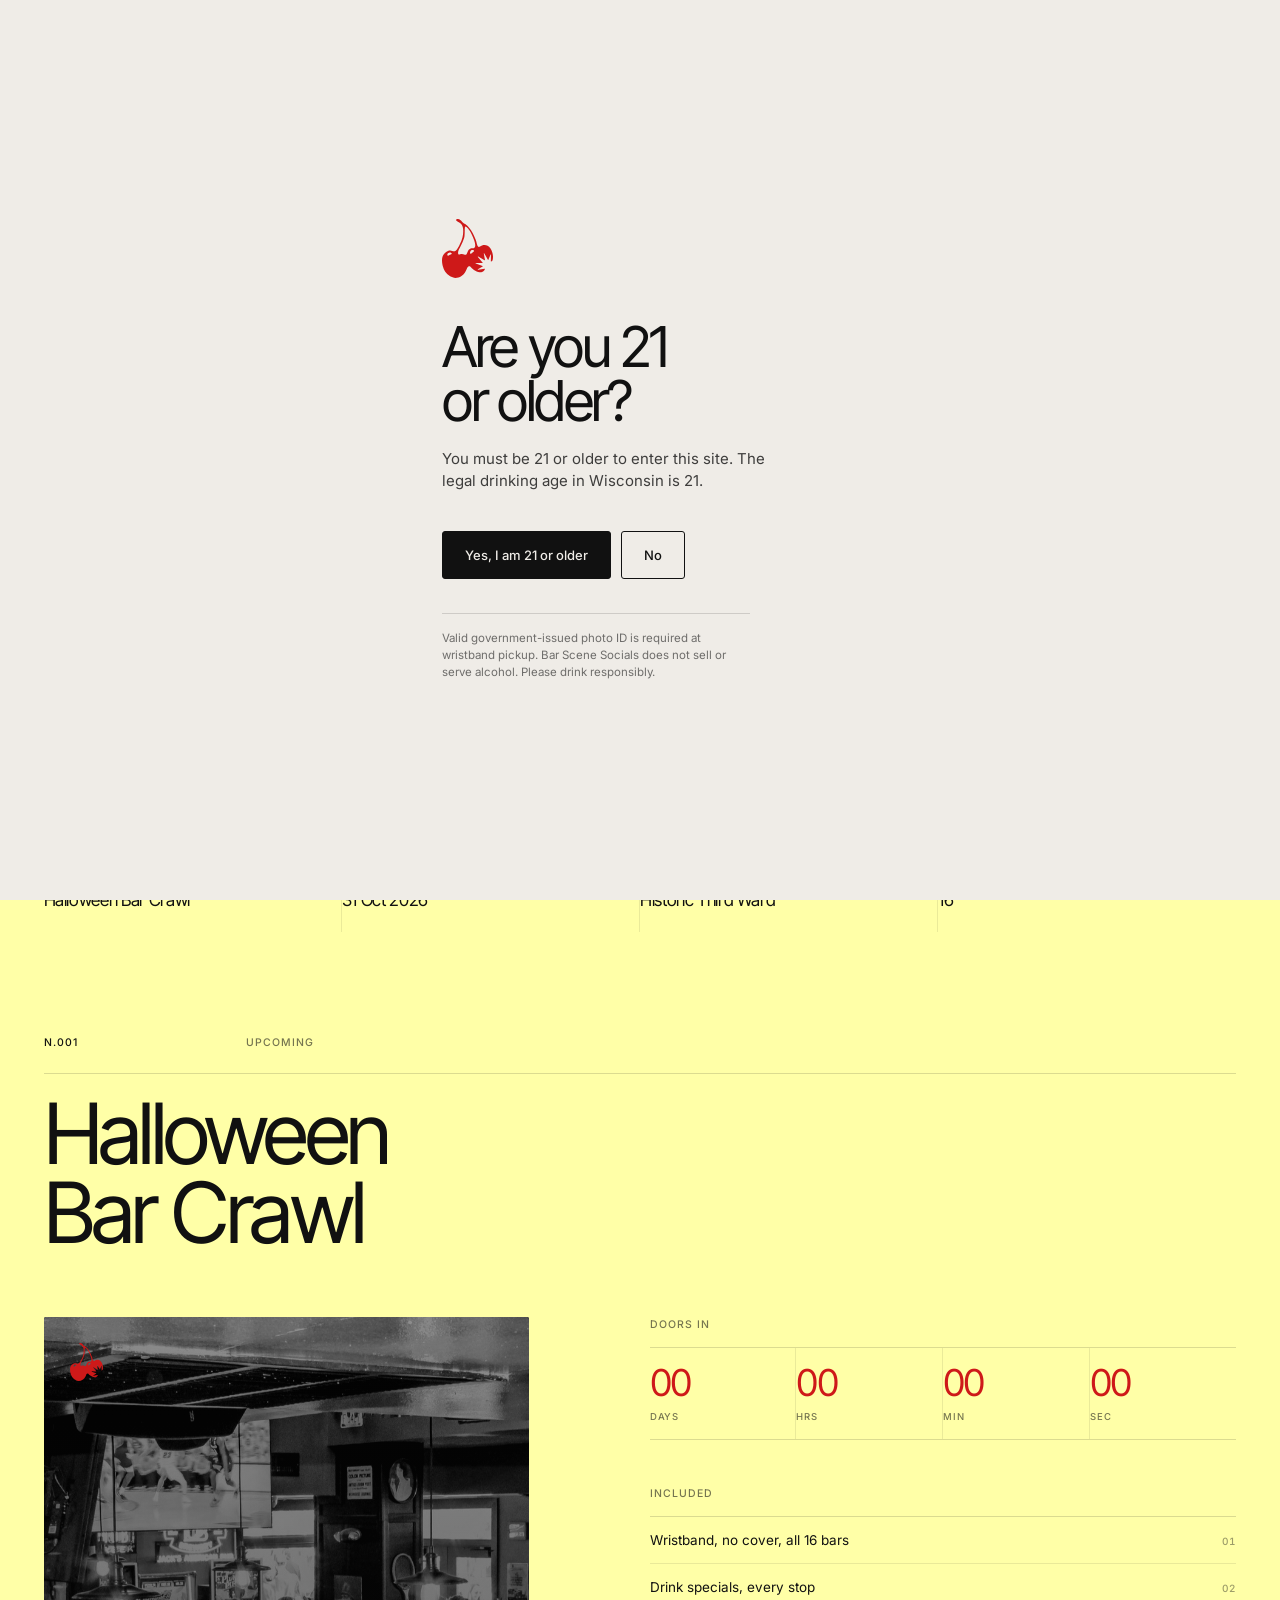
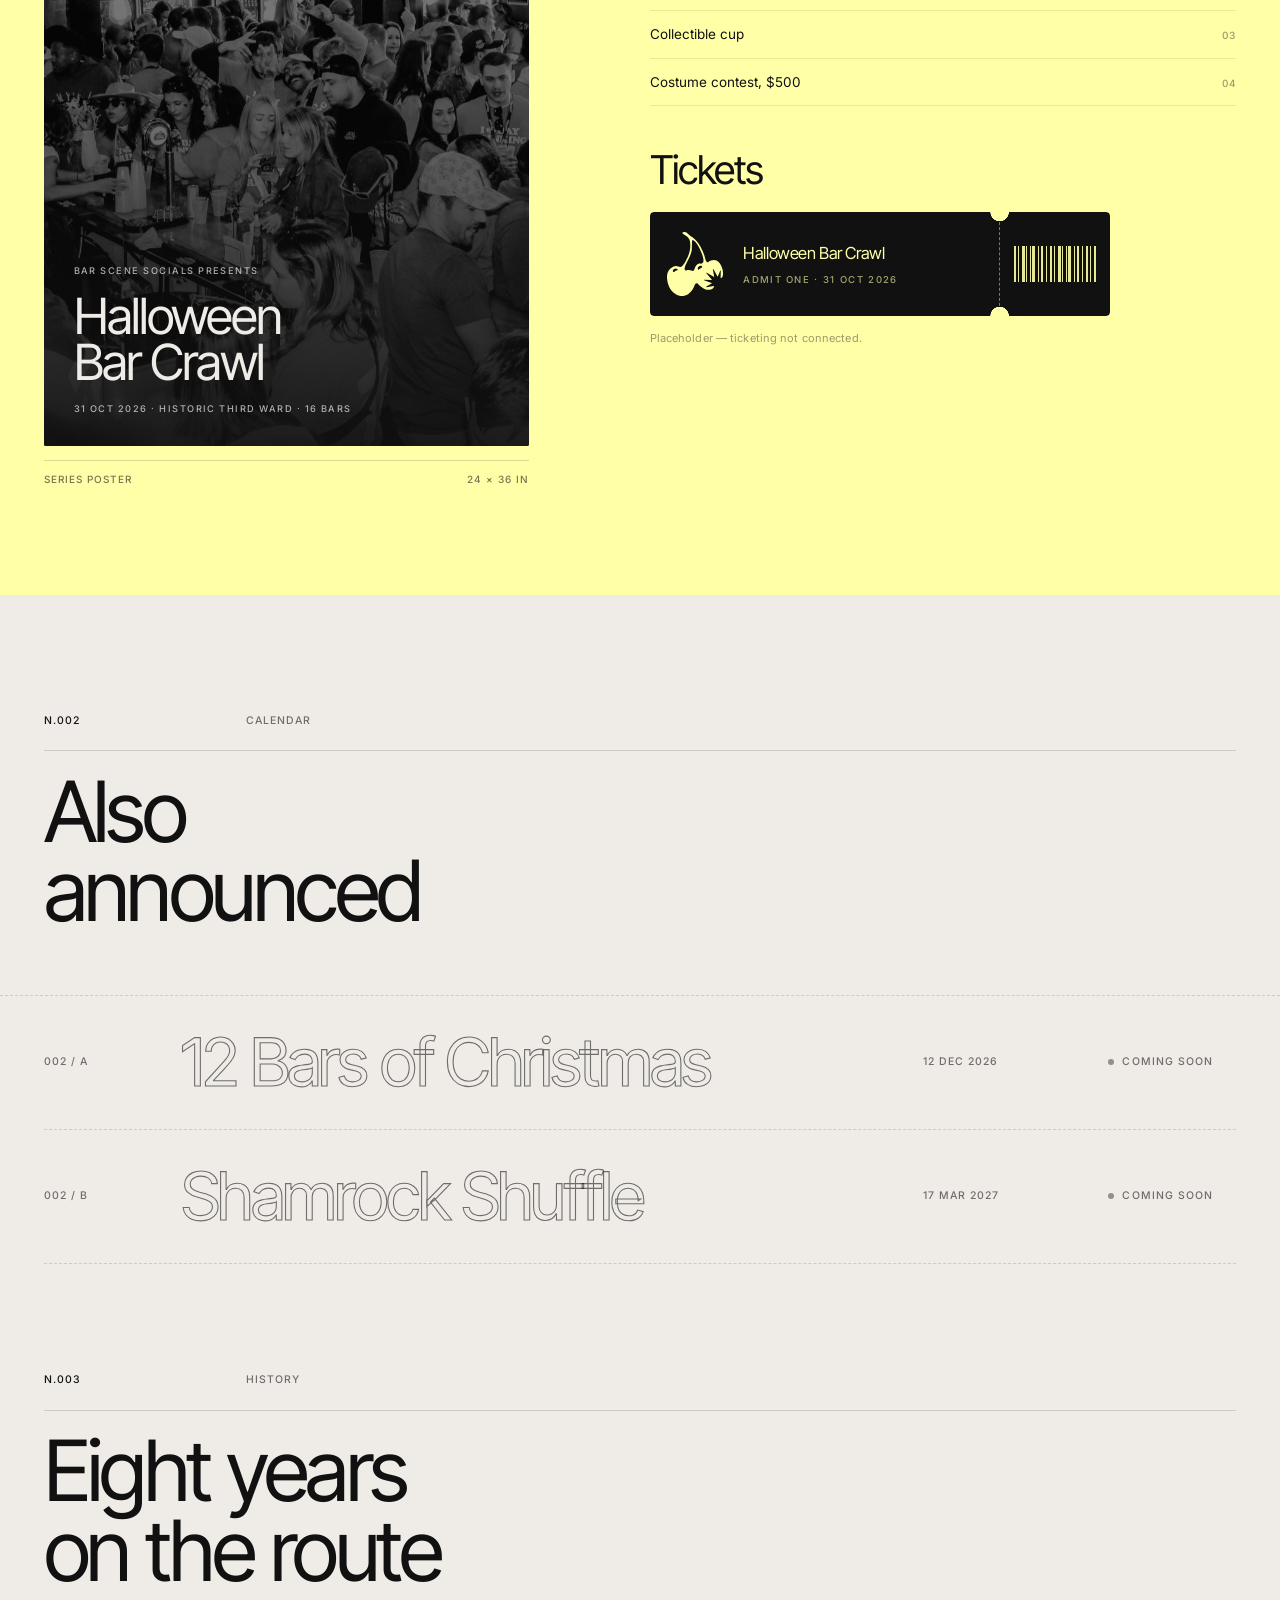
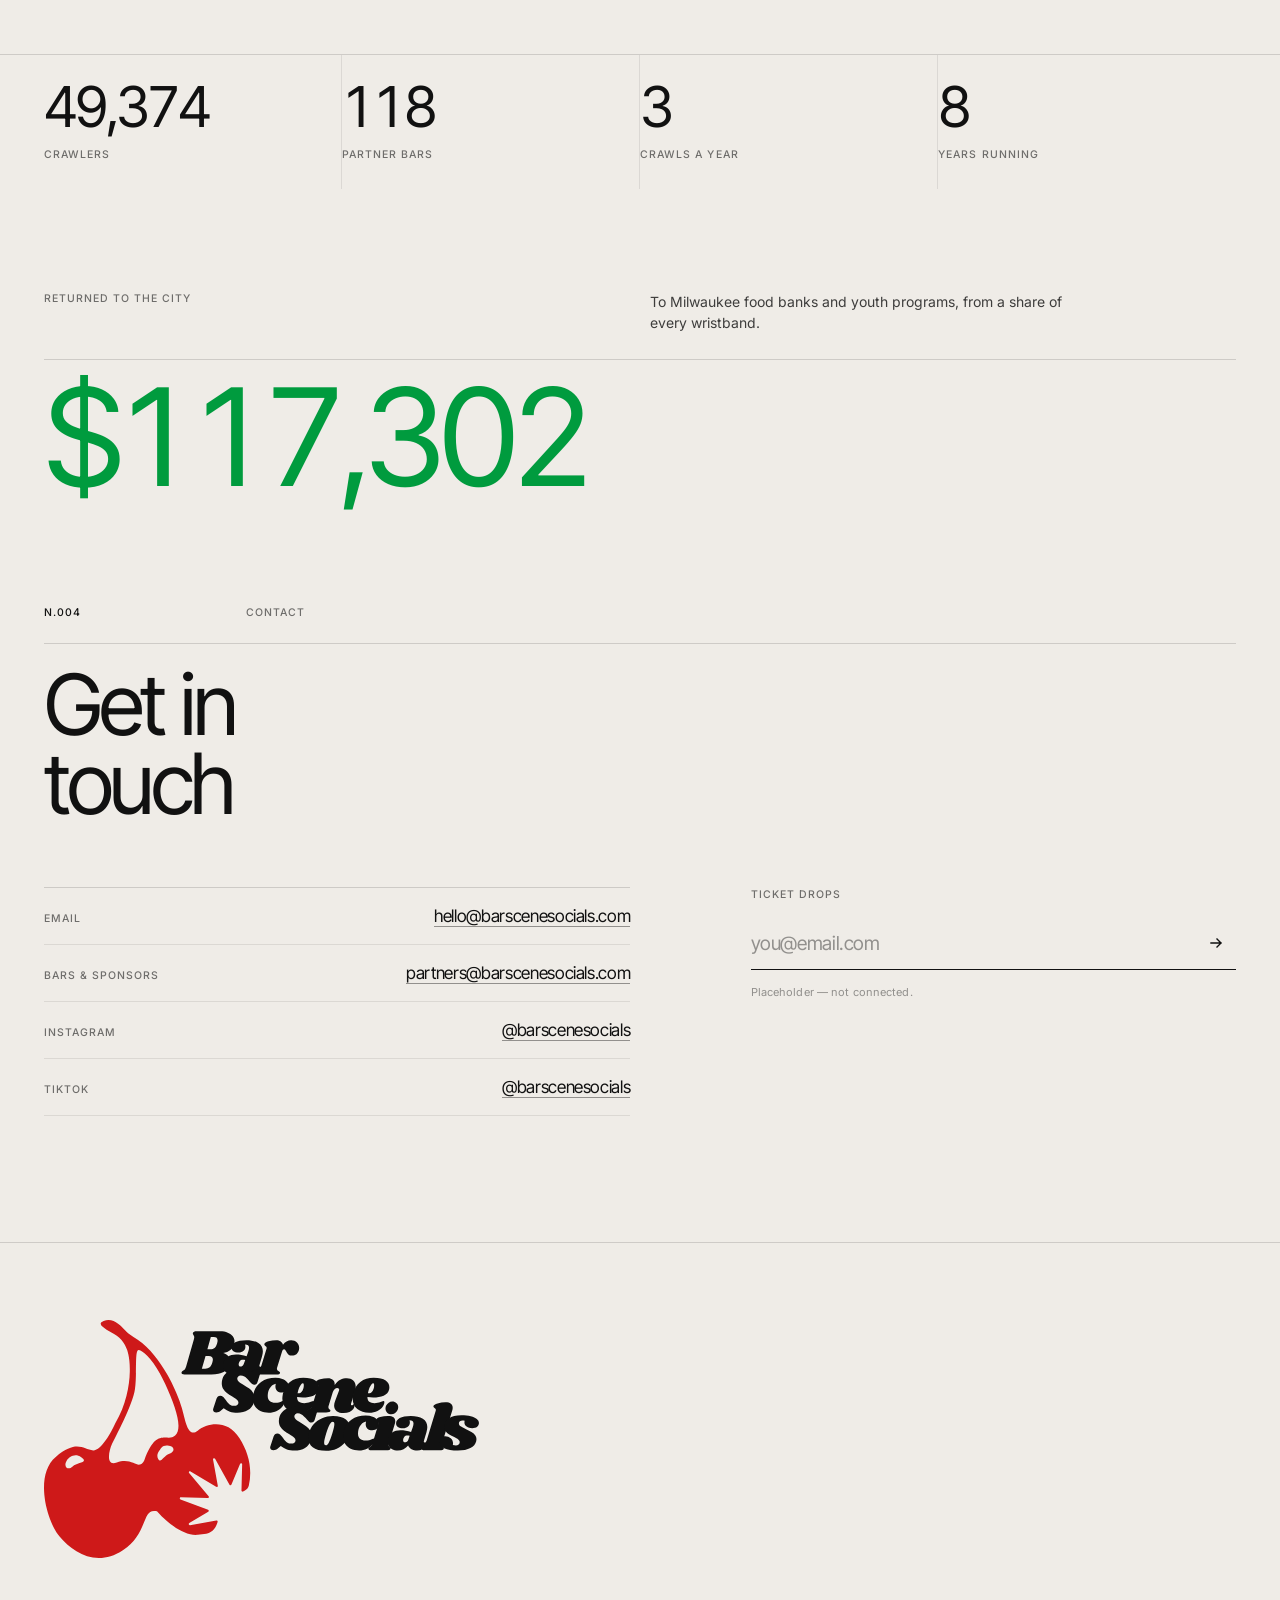
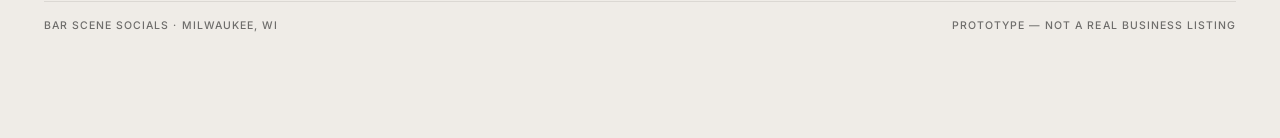
==== index.html @ 8b1c6f61 "Replace site with the gridded redesign Full visual reset. Nothing carries over from the previous dir" ====
<!doctype html>
<html lang="en">
<head>
<meta charset="utf-8" />
<meta name="viewport" content="width=device-width, initial-scale=1, viewport-fit=cover" />
<title>Bar Scene Socials — Milwaukee Bar Crawls</title>
<meta name="description" content="Milwaukee bar crawls. Three a year. One wristband, no cover." />
<meta name="theme-color" content="#EFECE7" />
<link rel="preconnect" href="https://fonts.googleapis.com" />
<link rel="preconnect" href="https://fonts.gstatic.com" crossorigin />
<link href="https://fonts.googleapis.com/css2?family=Inter+Tight:wght@400;500&family=Inter:wght@400;500&family=Shrikhand&display=swap" rel="stylesheet" />
<link rel="stylesheet" href="css/styles.css" />
</head>

<body>

<!-- ══════════════════════════════════════════════════════════════════
     AGE GATE
     An age gate is SELF-DECLARATION, not verification — it carries no
     legal weight on its own, and the FTC's self-regulation reports and
     the Beer Institute / Brewers Association / Wine Institute / DISCUS
     codes treat it as a required industry practice rather than a legal
     control. The real check is photo ID at wristband pickup, which the
     fine print states. Wisconsin's legal drinking age is 21
     (Wis. Stat. ch. 125). Copy is deliberately declarative — playful
     phrasing here defeats the point.
     ══════════════════════════════════════════════════════════════════ -->
<div class="gate" id="gate" role="dialog" aria-modal="true" aria-labelledby="gateTitle" hidden>
  <div class="gate__panel" id="gatePanel" tabindex="-1">
    <span class="gate__cherry" aria-hidden="true"></span>

    <div class="gate__ask" id="gateAsk">
      <h2 class="gate__title" id="gateTitle">Are you 21 or older?</h2>
      <p class="gate__body">You must be 21 or older to enter this site. The legal drinking age in Wisconsin is 21.</p>
      <div class="gate__actions">
        <button class="gate__btn gate__btn--yes" type="button" data-gate="yes">Yes, I am 21 or older</button>
        <button class="gate__btn" type="button" data-gate="no">No</button>
      </div>
      <p class="gate__fine">Valid government-issued photo ID is required at wristband pickup. Bar Scene Socials does not sell or serve alcohol. Please drink responsibly.</p>
    </div>

    <div class="gate__denied" id="gateDenied" hidden>
      <h2 class="gate__title">Come back when you&rsquo;re 21.</h2>
      <p class="gate__body">You must be 21 or older to view this site.</p>
      <p class="gate__fine">If you entered your age incorrectly, reload the page to try again.</p>
    </div>
  </div>
</div>

<!-- ══════════════════════════════════════════════════════════════════
     TOP BAR
     Lockup left, live section readout right. The readout is a nav
     component that reports rather than navigates — it names where you
     are (N.001 / NEXT) so the floating capsule below can stay short.
     ══════════════════════════════════════════════════════════════════ -->
<header class="top">
  <a class="lockup" href="#top" aria-label="Bar Scene Socials — top">
    <span class="lockup__cherry" aria-hidden="true"></span>
    <span class="lockup__word" role="img" aria-label="Bar Scene Socials"></span>
  </a>
  <p class="readout" aria-live="polite">
    <span class="readout__n" id="readoutN">N.000</span>
    <span class="readout__rule" aria-hidden="true"></span>
    <span class="readout__label" id="readoutLabel">Index</span>
  </p>
</header>

<!-- ══════════════════════════════════════════════════════════════════
     FLOATING NAV
     A capsule with a sliding indicator that animates between items —
     JS writes --ind-x / --ind-w from the active link's box, so the
     indicator is one element rather than a per-item background. The
     ticket CTA is a separate attached capsule: navigation and action
     are different jobs and shouldn't look identical.
     ══════════════════════════════════════════════════════════════════ -->
<nav class="dock" aria-label="Sections">
  <div class="dock__group" id="dockGroup">
    <span class="dock__ind" aria-hidden="true"></span>
    <a href="#next" data-nav data-flip>Upcoming</a>
    <a href="#calendar" data-nav data-flip>Calendar</a>
    <a href="#history" data-nav data-flip>History</a>
    <a href="#contact" data-nav data-flip>Contact</a>
  </div>
  <a class="dock__cta" href="#next" data-flip="barcode">Tickets</a>
</nav>

<main id="top">

<!-- ══════════════════════════ HERO ══════════════════════════
     Two faces on one line, and the cherry doing the work of the full
     stop. The mark is a real inline element sized in em and sitting on
     the baseline, so it holds its position and scale at every width
     without a single breakpoint. -->
<section class="hero" id="hero">
  <div class="hero__wrap">
    <h1 class="hero__h1" id="heroH1">
      <span class="h1__sharp">
        <span class="line line--a"><b>Milwaukee&rsquo;s</b></span>
        <span class="line line--b">bars are better</span>
        <span class="line line--c">with a crowd<i class="cherrydot" aria-hidden="true"></i></span>
      </span>
    </h1>
  </div>
</section>

<!-- ══════════════════════════ N.001 — NEXT ══════════════════════════ -->
<section class="sec sec--feature" id="next" data-sec="N.001" data-label="Upcoming">
  <!-- Summary bar, unchanged, now heading the section it describes. -->
  <dl class="strip">
    <div><dt>Upcoming</dt><dd>Halloween Bar Crawl</dd></div>
    <div><dt>Date</dt><dd>31 Oct 2026</dd></div>
    <div><dt>Route</dt><dd>Historic Third Ward</dd></div>
    <div><dt>Bars</dt><dd>16</dd></div>
  </dl>

  <header class="sec__head grid">
    <p class="label sec__n">N.001</p>
    <p class="label sec__kicker">Upcoming</p>
    <h2 class="sec__title">Halloween<br />Bar Crawl</h2>
  </header>

  <div class="grid next__body">
    <!-- The event poster. 2:3, the same trim every crawl will use, so the
         series reads as a set when they're up around the city. -->
    <figure class="poster">
      <div class="poster__sheet">
        <div class="poster__img"></div>
        <span class="poster__cherry" aria-hidden="true"></span>
        <div class="poster__type">
          <span class="poster__eyebrow">Bar Scene Socials presents</span>
          <span class="poster__title">Halloween<br />Bar Crawl</span>
          <span class="poster__meta">31 Oct 2026 · Historic Third Ward · 16 bars</span>
        </div>
      </div>
      <figcaption class="poster__cap">
        <span>Series poster</span><span>24 × 36 in</span>
      </figcaption>
    </figure>

    <div class="next__side">
      <p class="label">Doors in</p>
      <div class="clock" data-countdown="2026-10-31T15:00:00">
        <div><b class="cd__d">00</b><span>Days</span></div>
        <div><b class="cd__h">00</b><span>Hrs</span></div>
        <div><b class="cd__m">00</b><span>Min</span></div>
        <div><b class="cd__s">00</b><span>Sec</span></div>
      </div>

      <p class="label">Included</p>
      <ul class="rows">
        <li><span>Wristband, no cover, all 16 bars</span><i>01</i></li>
        <li><span>Drink specials, every stop</span><i>02</i></li>
        <li><span>Collectible cup</span><i>03</i></li>
        <li><span>Costume contest, $500</span><i>04</i></li>
      </ul>

      <h3 class="ticket__head">Tickets</h3>
      <a class="ticket" href="#" onclick="return false;">
        <span class="ticket__mark" aria-hidden="true"></span>
        <span class="ticket__main">
          <span class="ticket__label">Halloween Bar Crawl</span>
          <span class="ticket__meta">Admit one · 31 Oct 2026</span>
        </span>
        <span class="ticket__stub" aria-hidden="true"><span class="ticket__code"></span></span>
      </a>
      <p class="note">Placeholder — ticketing not connected.</p>
    </div>
  </div>
</section>

<!-- ══════════════════════════ N.002 — CALENDAR ══════════════════════════ -->
<section class="sec" id="calendar" data-sec="N.002" data-label="Calendar">
  <header class="sec__head grid">
    <p class="label sec__n">N.002</p>
    <p class="label sec__kicker">Calendar</p>
    <h2 class="sec__title">Also<br />announced</h2>
  </header>

  <!-- Announced-but-undetailed crawls. One row each: nothing to sell yet,
       so nothing beyond the fact that it exists and when. -->
  <ol class="cal">
    <li>
      <span class="cal__n label">002 / A</span>
      <span class="cal__name" data-text="12 Bars of Christmas">12 Bars of Christmas</span>
      <span class="cal__date label">12 Dec 2026</span>
      <span class="cal__state"><i aria-hidden="true"></i>Coming soon</span>
    </li>
    <li>
      <span class="cal__n label">002 / B</span>
      <span class="cal__name" data-text="Shamrock Shuffle">Shamrock Shuffle</span>
      <span class="cal__date label">17 Mar 2027</span>
      <span class="cal__state"><i aria-hidden="true"></i>Coming soon</span>
    </li>
  </ol>
</section>

<!-- ══════════════════════════ N.003 — RECORD ══════════════════════════ -->
<section class="sec" id="history" data-sec="N.003" data-label="History">
  <header class="sec__head grid">
    <p class="label sec__n">N.003</p>
    <p class="label sec__kicker">History</p>
    <h2 class="sec__title">Eight years<br />on the route</h2>
  </header>

  <dl class="figs">
    <div><dt data-count-to="50000" data-count-suffix="+">0</dt><dd>Crawlers</dd></div>
    <div><dt data-count-to="120" data-count-suffix="+">0</dt><dd>Partner bars</dd></div>
    <div><dt data-count-to="3">0</dt><dd>Crawls a year</dd></div>
    <div><dt data-count-to="8">0</dt><dd>Years running</dd></div>
  </dl>

  <div class="grid give">
    <p class="label give__label">Returned to the city</p>
    <p class="give__cap">To Milwaukee food banks and youth programs, from a share of every wristband.</p>
    <p class="give__num">$<span data-count-to="123000">0</span></p>
  </div>
</section>

<!-- ══════════════════════════ N.004 — CONTACT ══════════════════════════ -->
<section class="sec" id="contact" data-sec="N.004" data-label="Contact">
  <header class="sec__head grid">
    <p class="label sec__n">N.004</p>
    <p class="label sec__kicker">Contact</p>
    <h2 class="sec__title">Get in<br />touch</h2>
  </header>

  <div class="grid contact__body">
    <dl class="spec">
      <div><dt>Email</dt><dd><a href="#" onclick="return false;">hello@barscenesocials.com</a></dd></div>
      <div><dt>Bars &amp; sponsors</dt><dd><a href="#" onclick="return false;">partners@barscenesocials.com</a></dd></div>
      <div><dt>Instagram</dt><dd><a href="#" onclick="return false;">@barscenesocials</a></dd></div>
      <div><dt>TikTok</dt><dd><a href="#" onclick="return false;">@barscenesocials</a></dd></div>
    </dl>

    <form class="sub" onsubmit="return false;" aria-label="Email signup — placeholder">
      <p class="label">Ticket drops</p>
      <div class="sub__field">
        <input type="email" placeholder="you@email.com" aria-label="Email address" />
        <button type="submit" aria-label="Subscribe">
          <svg viewBox="0 0 16 16" aria-hidden="true"><path d="M3 8h10M9 4l4 4-4 4"/></svg>
        </button>
      </div>
      <p class="note">Placeholder — not connected.</p>
    </form>
  </div>
</section>

</main>

<!-- ══════════════════════════ FOOTER ══════════════════════════ -->
<footer class="foot">
  <img class="foot__mark" src="assets/lockup-stacked.svg" alt="Bar Scene Socials" width="1158" height="633" />
  <div class="foot__meta">
    <span class="label">Bar Scene Socials · Milwaukee, WI</span>
    <span class="label">Prototype — not a real business listing</span>
  </div>
</footer>

<script src="js/app.js"></script>
</body>
</html>
---- css/styles.css ----
/* ═══════════════════════════════════════════════════════════════════
   BAR SCENE SOCIALS
   ───────────────────────────────────────────────────────────────────
   Paper, ink, and one red. Everything else is grid, hairline and space.

   COLOUR BUDGET — three colours, each with one job. Nothing else on the
   page is coloured at all.

     RED    the brand speaking, and the transaction.
            Brand: the cherry (lockup + hero field), the two Shrikhand
            words in the headline. Transaction: the nav dot, the
            countdown, the ticket, the dock CTA.
     BUTTER the N.001 panel. One section, edge to edge, nowhere else.
     VOLT   the amount returned to the city. One figure, forever.

   Before adding a fourth colour — or a red that isn't brand or
   transaction — check whether an existing one already carries the idea.

   BRAND FACE — Shrikhand is set on two words of the hero headline and
   nowhere else as live text. The lockup SVGs carry the same face, so the
   brand is present throughout without the typeface being spent.
   ═══════════════════════════════════════════════════════════════════ */

:root{
  --paper:    #EFECE7;
  --paper-in: #E7E3DC;              /* recessed panels */
  --ink:      #111111;
  --ink-80:   rgba(17,17,17,.80);
  --ink-58:   rgba(17,17,17,.58);
  --ink-42:   rgba(17,17,17,.42);
  --rule:     rgba(17,17,17,.15);
  --rule-soft:rgba(17,17,17,.09);
  --red:      #CE1919;
  --butter:   #FFFFA7;   /* one section only — N.001 */
  /* One figure only — the amount returned. Electric, but pulled back
     from #00C24E, which measured 2.02:1 on paper. This is 3.10:1, which
     clears the large-text minimum while still reading as voltage. */
  --volt:     #009B3E;

  --f-display:'Inter Tight', 'Helvetica Neue', Helvetica, Arial, sans-serif;
  --f-ui:     'Inter', 'Helvetica Neue', Helvetica, Arial, sans-serif;
  --f-brand:  'Shrikhand', Georgia, serif;

  /* Page margin and the 12-column grid everything hangs off. */
  --m:   clamp(18px, 3.4vw, 62px);
  --gap: clamp(12px, 1.5vw, 26px);

  --top-h: 68px;

  --ease: cubic-bezier(.22,1,.36,1);
}

*,*::before,*::after{ box-sizing:border-box; }

html{ background:var(--paper); scroll-behavior:smooth; -webkit-text-size-adjust:100%; }
body{
  margin:0;
  background:var(--paper);
  color:var(--ink);
  font-family:var(--f-ui);
  font-size:clamp(14px,.95vw,16px);
  line-height:1.5;
  overflow-x:hidden;
  -webkit-font-smoothing:antialiased;
  text-rendering:optimizeLegibility;
}
a{ color:inherit; text-decoration:none; }
::selection{ background:var(--ink); color:var(--paper); }

/* ── The grid ─────────────────────────────────────────────────────── */
.grid{
  display:grid;
  grid-template-columns:repeat(12, minmax(0,1fr));
  gap:var(--gap);
  padding-inline:var(--m);
}

/* ── Type ─────────────────────────────────────────────────────────── */
/* One label style, used everywhere something needs naming. Small, medium
   weight, wide tracking — the counterweight that lets the headlines run
   as large and as tight as they do. */
.label{
  font-family:var(--f-ui);
  font-size:10.5px;
  font-weight:500;
  letter-spacing:.1em;
  text-transform:uppercase;
  color:var(--ink-58);
  margin:0;
}

h1,h2,h3{
  font-family:var(--f-display);
  font-weight:400;
  letter-spacing:-.035em;
  line-height:.94;
  margin:0;
  text-wrap:balance;
}

.note{
  font-size:11px;
  color:var(--ink-42);
  margin:14px 0 0;
  letter-spacing:.01em;
}

/* ═══════════════ AGE GATE ═══════════════ */
.gate{
  position:fixed; inset:0; z-index:200;
  display:grid; place-items:center;
  padding:var(--m);
  background:var(--paper);
}
.gate[hidden]{ display:none; }
body.is-gated{ overflow:hidden; }
.gate__panel{ max-width:44ch; text-align:left; outline:none; }
.gate__cherry{
  display:block;
  width:clamp(34px,4vw,52px); aspect-ratio:549/633;
  margin-bottom:clamp(26px,3.4vw,42px);
  background:var(--red);
  -webkit-mask:url(../assets/cherry.svg) center/contain no-repeat;
          mask:url(../assets/cherry.svg) center/contain no-repeat;
}
.gate__title{
  font-family:var(--f-display); font-weight:400;
  font-size:clamp(30px,4.4vw,62px);
  line-height:.96; letter-spacing:-.042em;
  margin:0 0 clamp(14px,1.6vw,20px);
}
.gate__body{
  margin:0 0 clamp(26px,3.2vw,38px);
  font-size:clamp(15px,1.15vw,18px);
  color:var(--ink-80);
  max-width:36ch;
}
.gate__actions{ display:flex; flex-wrap:wrap; gap:10px; }
.gate__btn{
  font-family:var(--f-ui); font-size:13px; font-weight:500;
  padding:15px 22px;
  border-radius:3px;
  border:1px solid var(--ink);
  background:transparent; color:var(--ink);
  cursor:pointer;
  transition:background-color .3s var(--ease), color .3s var(--ease), border-color .3s var(--ease);
}
.gate__btn:hover{ background:var(--ink); color:var(--paper); }
.gate__btn--yes{ background:var(--ink); color:var(--paper); }
.gate__btn--yes:hover{ background:var(--red); border-color:var(--red); color:#fff; }
.gate__fine{
  margin:clamp(24px,3vw,34px) 0 0;
  padding-top:16px;
  border-top:1px solid var(--rule);
  font-size:11.5px; line-height:1.5;
  color:var(--ink-58);
  max-width:44ch;
}

/* ═══════════════ TOP BAR ═══════════════ */
.top{
  position:fixed; inset:0 0 auto 0; z-index:60;
  height:var(--top-h);
  display:flex; align-items:center; justify-content:space-between;
  padding-inline:var(--m);
  /* No bar, no blur, no shadow — just the page, with a hairline under it.
     The paper is light enough that the lockup never needs a scrim. */
  background:var(--paper);
  border-bottom:1px solid var(--rule);
}
.lockup{ display:flex; align-items:center; gap:11px; }
.lockup__cherry{
  width:19px; height:22px;
  background:var(--red);                       /* ← red 1 of 4 */
  -webkit-mask:url(../assets/cherry.svg) center/contain no-repeat;
          mask:url(../assets/cherry.svg) center/contain no-repeat;
}
.lockup__word{
  width:clamp(118px,11vw,158px); aspect-ratio:1322/132;
  background:var(--ink);
  -webkit-mask:url(../assets/wordmark.svg) center/100% 100% no-repeat;
          mask:url(../assets/wordmark.svg) center/100% 100% no-repeat;
}

/* Live section readout. Reports position; doesn't navigate. */
.readout{ display:flex; align-items:center; gap:10px; margin:0; }
.readout__n{
  font-family:var(--f-ui); font-size:10.5px; font-weight:500;
  letter-spacing:.1em; color:var(--ink);
  font-variant-numeric:tabular-nums;
}
.readout__rule{ width:26px; height:1px; background:var(--ink-42); }
.readout__label{
  font-size:10.5px; font-weight:500; letter-spacing:.1em;
  text-transform:uppercase; color:var(--ink-58);
  min-width:66px;
}

/* ═══════════════ FLOATING NAV ═══════════════ */
/* Dark so it holds its own over paper, butter and photography alike —
   as a light capsule it kept dissolving into whatever it floated on. */
.dock{
  position:fixed; z-index:60;
  left:50%; bottom:clamp(14px,2vw,26px);
  transform:translateX(-50%);
  display:flex; align-items:center; gap:clamp(4px,.5vw,8px);
  padding:clamp(5px,.55vw,8px);
  border-radius:999px;
  /* Lifted off the ink so the page reads through it, with a blur to keep
     the labels legible over whatever is passing underneath. */
  background:rgba(56,54,52,.58);
  /* saturate(0) desaturates whatever is BEHIND the bar before the tint
     lands on it. Without it the butter panel bleeds through a translucent
     grey and the whole capsule turns olive — this keeps it neutral over
     paper, butter and photography alike while staying genuinely see-through. */
  backdrop-filter:blur(24px) saturate(0) brightness(1.04);
  -webkit-backdrop-filter:blur(24px) saturate(0) brightness(1.04);
  border:1px solid rgba(255,255,255,.16);
}
.dock__group{ position:relative; display:flex; align-items:center; }

/* One sliding indicator rather than a background per item — JS writes its
   x and width from the active link's box, so it travels between items
   instead of cross-fading. */
.dock__ind{
  position:absolute; left:0; top:0; bottom:0;
  width:var(--ind-w,0px);
  transform:translateX(var(--ind-x,0px));
  border-radius:999px;
  background:rgba(255,255,255,.19);
  transition:transform .5s var(--ease), width .5s var(--ease), opacity .3s;
  opacity:0;
}
.dock__group.is-live .dock__ind{ opacity:1; }

.dock__group a{
  position:relative; z-index:1;
  display:flex; align-items:center; gap:7px;
  padding:clamp(10px,1.1vw,14px) clamp(13px,1.5vw,22px);
  border-radius:999px;
  font-size:clamp(12px,1vw,14px); font-weight:500; letter-spacing:.01em;
  color:rgba(255,255,255,.66);
  transition:color .35s var(--ease);
  white-space:nowrap;
}
.dock__group a:hover{ color:#fff; }
.dock__group a.is-active{ color:#fff; }
/* The dot only exists on the active item — the single piece of colour
   the navigation is allowed. */
.dock__group a.is-active::before{
  content:''; width:5px; height:5px; border-radius:50%;
  background:var(--red);                       /* ← red 2 of 4 */
}

.dock__cta{
  position:relative; overflow:hidden;
  padding:clamp(10px,1.1vw,14px) clamp(15px,1.7vw,24px);
  border-radius:999px;
  background:var(--red);
  color:#fff;
  font-size:clamp(12px,1vw,14px); font-weight:500;
  white-space:nowrap;
}
/* Hover darkens rather than recolours — the red is the point, and
   swapping it out on hover threw the whole capsule's weight around. */
.dock__cta::after{
  content:''; position:absolute; inset:0;
  background:#000; opacity:0;
  transition:opacity .3s var(--ease);
}
.dock__cta:hover::after{ opacity:.18; }

/* ── Flip-up label ──
   Two stacked copies of the word inside a 1em window; hover slides the
   stack by exactly one line so the second copy takes the first's place.
   app.js builds the second copy so the markup stays a single word. */
.flip{
  display:block; position:relative; z-index:1;
  height:1em; line-height:1; overflow:hidden;
}
.flip i{
  display:flex; align-items:center; justify-content:center;
  height:1em; font-style:inherit; line-height:1;
}
/* Section links flip once and settle. Only the ticket CTA keeps
   cycling — it's the one thing on the bar asking to be clicked. */
.dock__group a .flip i{ transition:transform .38s cubic-bezier(.76,0,.24,1); }
.dock__group a:hover .flip i,
.dock__group a:focus-visible .flip i{ transform:translateY(-100%); }

.dock__cta:hover .flip i,
.dock__cta:focus-visible .flip i{
  animation:flipcycle 1.6s cubic-bezier(.76,0,.24,1) infinite;
}
@keyframes flipcycle{
  0%,  22%  { transform:translateY(0); }
  38%, 62%  { transform:translateY(-100%); }
  78%, 100% { transform:translateY(-200%); }
}

/* The ticket CTA's middle slot is a barcode cut to the exact footprint
   of the word, so the label doesn't jump width as it cycles through. */
.flip__code{
  display:block; width:100%; height:.72em;
  background-image:
    repeating-linear-gradient(90deg, currentColor 0 1px, transparent 1px 3px),
    repeating-linear-gradient(90deg, currentColor 0 2px, transparent 2px 7px);
}

/* ═══════════════ HERO ═══════════════ */
.hero{
  position:relative;
  padding:calc(var(--top-h) + clamp(60px,13vh,180px)) 0 clamp(80px,15vh,200px);
}
.hero__wrap{ padding-inline:var(--m); }

/* The headline is its own 12-column grid so the three lines can be
   placed rather than merely stacked — two left, one pushed to the right
   edge, which walks the eye across the block instead of straight down. */
.hero__h1{
  display:grid;
  grid-template-columns:repeat(12, minmax(0,1fr));
  column-gap:var(--gap);
  position:relative;
  font-size:clamp(44px,11.4vw,190px);
  line-height:.92;
  letter-spacing:-.045em;
}
.hero__h1 .line{ display:block; }
.line--a{ grid-column:1 / -1; }
.line--b{ grid-column:1 / -1; }
.line--c{ grid-column:1 / -1; }
@media (min-width:900px){
  .line--a{ grid-column:1 / span 11; }
  .line--b{ grid-column:1 / span 10; }
  .line--c{ grid-column:3 / -1; justify-self:end; text-align:right; }
}

/* ── The brand face in the headline ──
   Measured, not guessed: at the same font-size Inter Tight caps stand at
   .73em and Shrikhand's at .67em, so Shrikhand runs 1.09× LARGER for the
   two faces to read as one line.

   Tracking is set tighter than the grotesque on purpose — the wordmark
   sets its letters hard against each other, and this is what carries
   that over into live type. */
.hero__h1 b{
  font-family:var(--f-brand);
  font-weight:400;
  font-size:1.09em;
  letter-spacing:-.086em;
  color:inherit;
  display:inline-block;
  /* letter-spacing also subtracts after the final letter; give it back so
     following punctuation isn't dragged into the word. */
  padding-right:.086em;
}

/* ── The cherry as the full stop ──
   Sized in em against the headline and set on the baseline, so its scale
   and position hold at every width with no media query. Runs the full
   height of the line it sits on. */
.cherrydot{
  display:inline-block;
  height:.78em; aspect-ratio:549/633;
  margin-left:.05em;
  vertical-align:baseline;
  background:var(--red);
  -webkit-mask:url(../assets/cherry.svg) bottom center/contain no-repeat;
          mask:url(../assets/cherry.svg) bottom center/contain no-repeat;
}

/* ── Smoke ──
   Two copies of the headline: a blurred one behind, and the sharp one on
   top masked by two radial stops that are UNIONED (mask-composite
   defaults to add). Stop one is fixed at the centre of the block, so the
   middle always reads clean and the edges sit out of focus. Stop two
   follows the pointer, so moving across the blurred edges clears them
   like a hand through smoke — and drifts back as you leave, because the
   position is lerped rather than snapped. */
/* The blur copy overlays the sharp one exactly. It has to REPLICATE the
   parent's 12 columns rather than inherit them with subgrid: it's
   absolutely positioned, so it isn't a grid item, and subgrid on a
   non-item resolves against its own box — which gave it different column
   widths, different line breaks, and a visibly doubled headline. */
.h1__blur{
  position:absolute; inset:0;
  display:grid;
  grid-template-columns:repeat(12, minmax(0,1fr));
  column-gap:var(--gap);
  filter:blur(clamp(2px,.3vw,6px));
  opacity:.72;
  pointer-events:none;
}
.h1__sharp{
  position:relative;
  display:grid;
  grid-template-columns:subgrid;
  grid-column:1 / -1;
}
.hero.has-smoke .h1__sharp{
  -webkit-mask-image:
    radial-gradient(74% 66% at 50% 50%, #000 0%, #000 48%, transparent 100%),
    radial-gradient(circle var(--smoke-r) at var(--sx,-999px) var(--sy,-999px), #000 0%, #000 34%, transparent 100%);
          mask-image:
    radial-gradient(74% 66% at 50% 50%, #000 0%, #000 48%, transparent 100%),
    radial-gradient(circle var(--smoke-r) at var(--sx,-999px) var(--sy,-999px), #000 0%, #000 34%, transparent 100%);
  --smoke-r:clamp(140px, 17vw, 280px);
  -webkit-mask-size:100% 100%, 100% 100%;
          mask-size:100% 100%, 100% 100%;
  -webkit-mask-position:0 0, 0 0;
          mask-position:0 0, 0 0;
  -webkit-mask-repeat:no-repeat, no-repeat;
          mask-repeat:no-repeat, no-repeat;
}

/* ── Hairline spec strip ──────────────────────────────────────────
   The page's core information pattern: a rule, a label, a value. Used
   at three scales (.strip, .spec, .figs) so every fact on the site is
   presented the same way. */
.strip{
  display:grid;
  grid-template-columns:repeat(4, minmax(0,1fr));
  gap:0;
  margin:0 0 clamp(56px,8vw,110px);
  padding-inline:var(--m);
  border-top:1px solid var(--rule);
}
.strip > div{
  padding:18px clamp(10px,1.4vw,22px) 20px 0;
  border-right:1px solid var(--rule-soft);
}
.strip > div:last-child{ border-right:0; }
.strip dt{
  font-size:10.5px; font-weight:500; letter-spacing:.1em;
  text-transform:uppercase; color:var(--ink-58);
  margin:0 0 9px;
}
.strip dd{
  margin:0;
  font-family:var(--f-display);
  font-size:clamp(14px,1.35vw,21px);
  letter-spacing:-.02em;
}

/* ── Event poster ─────────────────────────────────────────────────
   2:3 trim, fixed for the whole series — the point is that every crawl
   produces the same object, so a wall of them reads as one campaign
   rather than a set of unrelated flyers. */
/* Stacked, a full-width 2:3 sheet is nearly a whole screen tall — cap it
   so the poster stays an object on the page rather than a takeover. */
.poster{ margin:0; max-width:min(100%, 400px); }
@media (min-width:900px){ .poster{ max-width:none; } }
.poster__sheet{
  position:relative;
  aspect-ratio:2/3;
  overflow:hidden;
  background:var(--ink);
  border-radius:2px;             /* trimmed sheet, not a rounded card */
  color:var(--paper);
}
.poster__img{
  position:absolute; inset:0;
  background:url(../assets/crowd.jpg) center 42%/cover no-repeat;
  /* Duotone-ish: greyscale, then dropped and lifted in contrast so the
     type has somewhere to sit without a scrim over the whole sheet. */
  filter:grayscale(1) contrast(1.18) brightness(.62);
}
.poster__sheet::after{
  content:''; position:absolute; inset:0;
  background:linear-gradient(to top, rgba(17,17,17,.92) 0%, rgba(17,17,17,.35) 42%, rgba(17,17,17,.12) 100%);
}
.poster__cherry{
  position:absolute; z-index:2;
  top:clamp(16px,2.4vw,26px); left:clamp(16px,2.4vw,26px);
  width:clamp(22px,2.6vw,34px); aspect-ratio:549/633;
  background:var(--red);
  -webkit-mask:url(../assets/cherry.svg) center/contain no-repeat;
          mask:url(../assets/cherry.svg) center/contain no-repeat;
}
.poster__type{
  position:absolute; z-index:2; inset:auto 0 0 0;
  display:flex; flex-direction:column; gap:clamp(10px,1.4vw,16px);
  padding:clamp(18px,2.6vw,30px);
}
.poster__eyebrow,
.poster__meta{
  font-size:clamp(8.5px,.72vw,10.5px); font-weight:500;
  letter-spacing:.16em; text-transform:uppercase;
  color:rgba(239,236,231,.72);
}
.poster__title{
  font-family:var(--f-display);
  font-size:clamp(30px,3.9vw,58px);
  line-height:.92; letter-spacing:-.04em;
}
.poster__cap{
  display:flex; justify-content:space-between; gap:12px;
  margin-top:14px; padding-top:11px;
  border-top:1px solid var(--rule);
  font-size:10px; font-weight:500; letter-spacing:.1em;
  text-transform:uppercase; color:var(--ink-58);
}

/* ═══════════════ SECTIONS ═══════════════ */
.sec{ padding:clamp(74px,12vh,168px) 0 0; }

/* The one coloured panel on the site. Full-bleed butter, so the next
   crawl is unmistakably the thing being sold. */
.sec--feature{
  background:var(--butter);
  padding-bottom:clamp(74px,12vh,168px);
  margin-bottom:clamp(0px,1vw,10px);
}
.sec__head{ row-gap:clamp(14px,2vw,22px); align-items:start; }
.sec__n{ grid-column:1 / -1; color:var(--ink); }
.sec__kicker{ grid-column:1 / -1; margin-top:-8px; }
.sec__title{
  grid-column:1 / -1;
  font-size:clamp(38px,6.6vw,116px);
  letter-spacing:-.042em;
  padding-top:clamp(10px,1.6vw,26px);
  border-top:1px solid var(--rule);
}
@media (min-width:900px){
  .sec__n{ grid-column:1 / span 2; }
  .sec__kicker{ grid-column:3 / span 3; margin-top:0; }
  .sec__title{ grid-column:1 / -1; }
}

/* ── Spec table ───────────────────────────────────────────────────── */
.spec{ margin:0; }
.spec > div{
  display:flex; align-items:baseline; justify-content:space-between;
  gap:20px;
  padding:15px 0;
  border-bottom:1px solid var(--rule-soft);
}
.spec > div:first-child{ border-top:1px solid var(--rule); }
.spec dt{
  font-size:10.5px; font-weight:500; letter-spacing:.1em;
  text-transform:uppercase; color:var(--ink-58);
  flex:none;
}
.spec dd{
  margin:0; text-align:right;
  font-family:var(--f-display);
  font-size:clamp(15px,1.35vw,21px);
  letter-spacing:-.02em;
}
.spec a{ border-bottom:1px solid var(--ink-42); transition:border-color .3s; }
.spec a:hover{ border-color:var(--ink); }

.next__body{ margin-top:clamp(34px,5vw,64px); row-gap:clamp(44px,6vw,0px); }
.poster{ grid-column:1 / -1; }
.next__side{ grid-column:1 / -1; }
@media (min-width:900px){
  .poster{ grid-column:1 / span 5; }
  .next__side{ grid-column:7 / -1; }
}
.next__side .label{ margin-bottom:14px; }
.next__side .label + *{ margin-bottom:clamp(30px,3.6vw,46px); }

/* ── Countdown ────────────────────────────────────────────────────── */
.clock{
  display:grid; grid-template-columns:repeat(4,1fr);
  border-top:1px solid var(--rule);
  border-bottom:1px solid var(--rule);
}
.clock > div{ padding:16px 0 15px; border-right:1px solid var(--rule-soft); }
.clock > div:last-child{ border-right:0; }
.clock b{
  display:block;
  font-family:var(--f-display); font-weight:400;
  font-size:clamp(26px,2.9vw,44px);
  line-height:1; letter-spacing:-.045em;
  font-variant-numeric:tabular-nums;
  color:var(--red);                            /* ← red 4 of 4 */
}
.clock span{
  display:block; margin-top:9px;
  font-size:9.5px; font-weight:500; letter-spacing:.1em;
  text-transform:uppercase; color:var(--ink-58);
}

/* ── Numbered rows ────────────────────────────────────────────────── */
.rows{ list-style:none; margin:0; padding:0; }
.rows li{
  display:flex; align-items:baseline; justify-content:space-between; gap:16px;
  padding:13px 0;
  border-bottom:1px solid var(--rule-soft);
  font-size:clamp(13.5px,1.05vw,16px);
}
.rows li:first-child{ border-top:1px solid var(--rule); }
.rows i{
  font-style:normal; font-size:10px; font-weight:500;
  letter-spacing:.1em; color:var(--ink-42);
  font-variant-numeric:tabular-nums;
}

/* ── Buttons ──────────────────────────────────────────────────────
   Squared, hairline-bordered, with the fill wiping up from the bottom
   and the arrow stepping diagonally. Kept visually distinct from the
   nav capsules: rounded = navigate, squared = act. */
.btn{
  display:inline-flex; align-items:center; justify-content:space-between;
  gap:34px;
  position:relative; overflow:hidden;
  padding:16px 20px;
  border:1px solid var(--ink);
  border-radius:3px;
  font-family:var(--f-ui); font-size:13px; font-weight:500;
  letter-spacing:.01em;
  color:var(--ink);
  cursor:pointer;
}
.btn > *{ position:relative; z-index:1; }
.btn::before{
  content:''; position:absolute; inset:0; z-index:0;
  background:var(--ink);
  transform:translateY(101%);
  transition:transform .5s var(--ease);
}
.btn:hover{ color:var(--paper); }
.btn:hover::before{ transform:translateY(0); }
.btn svg{
  width:15px; height:15px; flex:none;
  fill:none; stroke:currentColor; stroke-width:1.4;
  stroke-linecap:square;
  transition:transform .5s var(--ease);
}
.btn:hover svg{ transform:translate(3px,-3px); }
.btn--fill{ width:100%; max-width:340px; }

/* ── Ticket ──────────────────────────────────────────────────────────
   A stub, a perforation and a barcode, cut as real holes rather than
   drawn as circles: the notches are mask cut-outs, so they stay holes
   when the fill turns red on hover instead of becoming coloured dots. */
.ticket{
  --perf: 76%;
  --notch: 9px;
  position:relative; display:flex; align-items:stretch;
  width:100%; max-width:460px;
  min-height:104px;
  /* Filled, not outlined. A masked notch cuts the fill AND the border,
     and a border can't trace the curve it was cut with — it just stops,
     which read as a broken box rather than a punched ticket. Solid fill
     has nothing to break. */
  color:var(--butter);
  background:var(--ink);
  border-radius:4px;
  overflow:hidden;
  cursor:pointer;
  transition:background-color .4s var(--ease);
  -webkit-mask-image:
    radial-gradient(circle var(--notch) at var(--perf) 0,    transparent var(--notch), #000 calc(var(--notch) + .5px)),
    radial-gradient(circle var(--notch) at var(--perf) 100%, transparent var(--notch), #000 calc(var(--notch) + .5px));
          mask-image:
    radial-gradient(circle var(--notch) at var(--perf) 0,    transparent var(--notch), #000 calc(var(--notch) + .5px)),
    radial-gradient(circle var(--notch) at var(--perf) 100%, transparent var(--notch), #000 calc(var(--notch) + .5px));
  -webkit-mask-composite:source-in;
          mask-composite:intersect;
  transition:color .4s var(--ease);
}
.ticket:hover{ background:var(--red); }

/* ── Shimmer ──
   A raking highlight that sweeps the sheet while the fill turns red, and
   keeps sweeping for as long as the pointer stays. z-index puts it over
   the type; the ticket's own notch mask clips it, so the light never
   spills outside the trim. */
.ticket::after{
  content:''; position:absolute; inset:0; z-index:3;
  pointer-events:none;
  /* Butter rather than white, so the highlight reads as the section's own
     light rather than a generic gloss. */
  background:linear-gradient(104deg,
    transparent 36%,
    rgba(255,255,167,.55) 50%,
    transparent 64%);
  transform:translateX(-135%);
}
.ticket:hover::after{ animation:shimmer 1.9s infinite; }
/* Creeps in, sweeps, overshoots the far edge and rocks back once before
   leaving — the bounce is the pull-back at 74%, not an easing curve. */
@keyframes shimmer{
  0%   { transform:translateX(-135%); animation-timing-function:cubic-bezier(.7,0,.84,0); }
  58%  { transform:translateX(96%);   animation-timing-function:cubic-bezier(.16,1,.3,1); }
  74%  { transform:translateX(74%);   animation-timing-function:cubic-bezier(.5,0,.75,0); }
  100% { transform:translateX(140%); }
}

/* Headline, not a label — the CTA gets the same typographic weight as
   an event name. */
.ticket__head{
  font-family:var(--f-display);
  font-size:clamp(28px,3.1vw,50px);
  line-height:.95; letter-spacing:-.04em;
  margin:0 0 clamp(16px,1.8vw,24px);
}

/* Full-bleed mark down the left edge. It sets the ticket's height, which
   is what widens the whole object. */
.ticket__mark{
  position:relative; z-index:1;
  flex:none;
  width:clamp(64px,7vw,96px);
  align-self:stretch;
  background:currentColor;
  -webkit-mask:url(../assets/cherry.svg) center/62% auto no-repeat;
          mask:url(../assets/cherry.svg) center/62% auto no-repeat;
}
.ticket__main{
  position:relative; z-index:1;
  flex:1; min-width:0;
  display:flex; flex-direction:column; justify-content:center; gap:7px;
  padding:18px 18px 18px 4px;
}
.ticket__label{
  font-family:var(--f-display);
  font-size:clamp(15px,1.3vw,19px); font-weight:400; letter-spacing:-.025em;
}
.ticket__meta{
  font-size:9.5px; font-weight:500; letter-spacing:.14em; text-transform:uppercase;
  opacity:.62;
}
/* Perforation. Dashed, and sitting exactly between the two notches. */
.ticket__stub{
  position:relative; z-index:1;
  width:calc(100% - var(--perf));
  display:grid; place-items:center;
  /* Perforation runs exactly between the two notches. */
  border-left:1.5px dashed rgba(255,255,167,.45);
  padding:16px 14px;
}
.ticket__code{
  display:block; width:100%; height:36px;
  /* Two periods overlaid so the bars read as irregular, not as a grid. */
  background-image:
    repeating-linear-gradient(90deg, currentColor 0 1px, transparent 1px 4px),
    repeating-linear-gradient(90deg, currentColor 0 2px, transparent 2px 9px);
  opacity:.9;
}

/* ═══════════════ CALENDAR ═══════════════ */
.cal{
  list-style:none; margin:clamp(34px,5vw,64px) 0 0; padding:0 var(--m);
  border-top:1px solid var(--rule);
}
.cal li{
  display:grid;
  grid-template-columns:auto 1fr auto;
  grid-template-areas:'n date state' 'name name name';
  align-items:center; gap:6px clamp(14px,2vw,32px);
  padding:clamp(22px,2.6vw,34px) 0;
  border-bottom:1px solid var(--rule);
  transition:padding-left .5s var(--ease);
}
.cal li:hover{ padding-left:clamp(10px,1.4vw,22px); }
.cal__n{ grid-area:n; }
.cal__name{
  grid-area:name;
  position:relative;
  font-family:var(--f-display);
  font-size:clamp(30px,5.2vw,88px);
  line-height:1; letter-spacing:-.042em;
  color:transparent;
  -webkit-text-stroke:1.1px var(--ink-58);
  transition:-webkit-text-stroke-color .5s var(--ease);
}
.cal__name::after{
  content:attr(data-text);
  position:absolute; inset:0;
  color:var(--ink);
  -webkit-text-stroke:0;
  clip-path:inset(0 100% 0 0);
  transition:clip-path .65s var(--ease);
}
.cal li:hover .cal__name{ -webkit-text-stroke-color:var(--ink-42); }
.cal li:hover .cal__name::after{ clip-path:inset(0 0 0 0); }
.cal__date{ grid-area:date; text-align:right; }
/* Live "coming soon" chip — a slow pulse, so the row reads as pending
   rather than broken. */
.cal__state{
  grid-area:state;
  display:inline-flex; align-items:center; gap:8px;
  font-size:10.5px; font-weight:500; letter-spacing:.1em;
  text-transform:uppercase; color:var(--ink-58);
  white-space:nowrap;
}
.cal__state i{
  width:6px; height:6px; border-radius:50%; flex:none;
  background:var(--ink-42);
  animation:soonpulse 2.4s var(--ease) infinite;
}
@keyframes soonpulse{
  0%,100%{ opacity:.28; transform:scale(.82); }
  50%    { opacity:1;   transform:scale(1); }
}
/* Dashed rules on this list only: the same hairline language, drawn as
   provisional. */
.cal{ border-top-style:dashed; }
.cal li{ border-bottom-style:dashed; }
@media (min-width:900px){
  .cal li{
    grid-template-columns:7rem 1fr 10rem 8rem;
    grid-template-areas:'n name date state';
  }
  .cal__date{ text-align:left; }
}

/* ═══════════════ RECORD ═══════════════ */
.figs{
  display:grid; grid-template-columns:repeat(4,minmax(0,1fr));
  margin:clamp(34px,5vw,64px) 0 0;
  padding-inline:var(--m);
  border-top:1px solid var(--rule);
}
.figs > div{ padding:24px clamp(10px,1.4vw,22px) 26px 0; border-right:1px solid var(--rule-soft); }
.figs > div:last-child{ border-right:0; }
.figs dt{
  font-family:var(--f-display);
  font-size:clamp(30px,4.4vw,74px);
  line-height:1; letter-spacing:-.05em;
  font-variant-numeric:tabular-nums;
}
.figs dd{
  margin:12px 0 0;
  font-size:10.5px; font-weight:500; letter-spacing:.1em;
  text-transform:uppercase; color:var(--ink-58);
}

.give{ margin-top:clamp(56px,8vw,120px); row-gap:clamp(14px,2vw,26px); align-items:start; }
.give__label{ grid-column:1 / -1; }
.give__cap{ grid-column:1 / -1; margin:0; color:var(--ink-80); max-width:46ch; }
.give__num{
  grid-column:1 / -1; margin:0;
  font-family:var(--f-display);
  font-size:clamp(52px,10.6vw,196px);
  line-height:.88; letter-spacing:-.05em;
  font-variant-numeric:tabular-nums;
  color:var(--volt);
  padding-top:clamp(8px,1.4vw,22px);
  border-top:1px solid var(--rule);
}
@media (min-width:900px){
  .give__label{ grid-column:1 / span 4; }
  .give__cap  { grid-column:7 / -1; }
  .give__num  { grid-column:1 / -1; }
}

/* ═══════════════ CONTACT ═══════════════ */
.contact__body{ margin-top:clamp(34px,5vw,64px); row-gap:clamp(40px,5vw,0px); }
.contact__body .spec{ grid-column:1 / -1; }
.sub{ grid-column:1 / -1; }
@media (min-width:900px){
  .contact__body .spec{ grid-column:1 / span 6; }
  .sub{ grid-column:8 / -1; }
}
.sub .label{ margin-bottom:14px; }
.sub__field{
  display:flex; align-items:center;
  border-bottom:1px solid var(--ink);
}
.sub__field input{
  flex:1; min-width:0;
  padding:14px 0;
  border:0; background:transparent;
  font-family:var(--f-display);
  font-size:clamp(16px,1.5vw,23px);
  letter-spacing:-.02em;
  color:var(--ink);
}
.sub__field input::placeholder{ color:var(--ink-42); }
.sub__field input:focus{ outline:none; }
.sub__field button{
  flex:none; width:40px; height:40px;
  display:grid; place-items:center;
  border:0; background:transparent; cursor:pointer;
  color:var(--ink);
}
.sub__field button svg{
  width:16px; height:16px;
  fill:none; stroke:currentColor; stroke-width:1.4; stroke-linecap:square;
  transition:transform .45s var(--ease);
}
.sub__field button:hover svg{ transform:translateX(4px); }

/* ═══════════════ FOOTER ═══════════════ */
.foot{
  margin-top:clamp(90px,14vh,190px);
  padding:clamp(46px,6vw,80px) var(--m) calc(clamp(14px,2vw,26px) + 78px);
  border-top:1px solid var(--rule);
}
/* Stacked lockup — the cherry at full size with the wordmark stepped
   beside it. Shipped as a two-colour SVG, so it's an <img> rather than a
   mask. */
.foot__mark{
  display:block; height:auto;
  width:clamp(200px,34vw,460px);
}
.foot__meta{
  display:flex; flex-wrap:wrap; justify-content:space-between; gap:10px;
  margin-top:clamp(26px,3.4vw,44px);
  padding-top:16px;
  border-top:1px solid var(--rule-soft);
}

/* ═══════════════ REVEAL ═══════════════
   One motion idea, applied uniformly: content lifts a few pixels and
   fades. Anything louder would fight the restraint everywhere else. */
.rv{ opacity:0; transform:translateY(14px); transition:opacity .8s var(--ease), transform .8s var(--ease); }
.rv.in{ opacity:1; transform:none; }
.rv-d1{ transition-delay:.07s; } .rv-d2{ transition-delay:.14s; } .rv-d3{ transition-delay:.21s; }

/* ═══════════════════════════════════════════════════════════════════
   RESPONSIVE
   ═══════════════════════════════════════════════════════════════════ */
@media (max-width:900px){
  :root{ --top-h:58px; }
  .readout__label{ display:none; }
  .readout__rule{ width:16px; }
  .strip{ grid-template-columns:1fr 1fr; }
  .strip > div:nth-child(2n){ border-right:0; }
  .strip > div:nth-child(-n+2){ border-bottom:1px solid var(--rule-soft); }
  .figs{ grid-template-columns:1fr 1fr; }
  .figs > div:nth-child(2n){ border-right:0; }
  .figs > div:nth-child(-n+2){ border-bottom:1px solid var(--rule-soft); }
  .btn--fill{ max-width:none; }
}

@media (max-width:620px){
  .dock{ left:var(--m); right:var(--m); transform:none; justify-content:space-between; padding:5px; gap:2px; }
  .dock__group a{ padding:10px 8px; font-size:11px; }
  .dock__cta{ padding:10px 13px; font-size:11px; }
  .dock__group a.is-active::before{ display:none; }
  .clock b{ font-size:23px; }
  .foot{ padding-bottom:calc(clamp(14px,2vw,26px) + 74px); }
}

@media (prefers-reduced-motion:reduce){
  html{ scroll-behavior:auto; }
  *,*::before,*::after{ animation-duration:.001ms !important; transition-duration:.001ms !important; }
  .rv{ opacity:1; transform:none; }
  .flip i{ animation:none !important; transition:none !important; }
  .ticket::after{ animation:none; }
  .h1__blur{ display:none; }
  .hero.has-smoke .h1__sharp{ -webkit-mask-image:none; mask-image:none; }
}
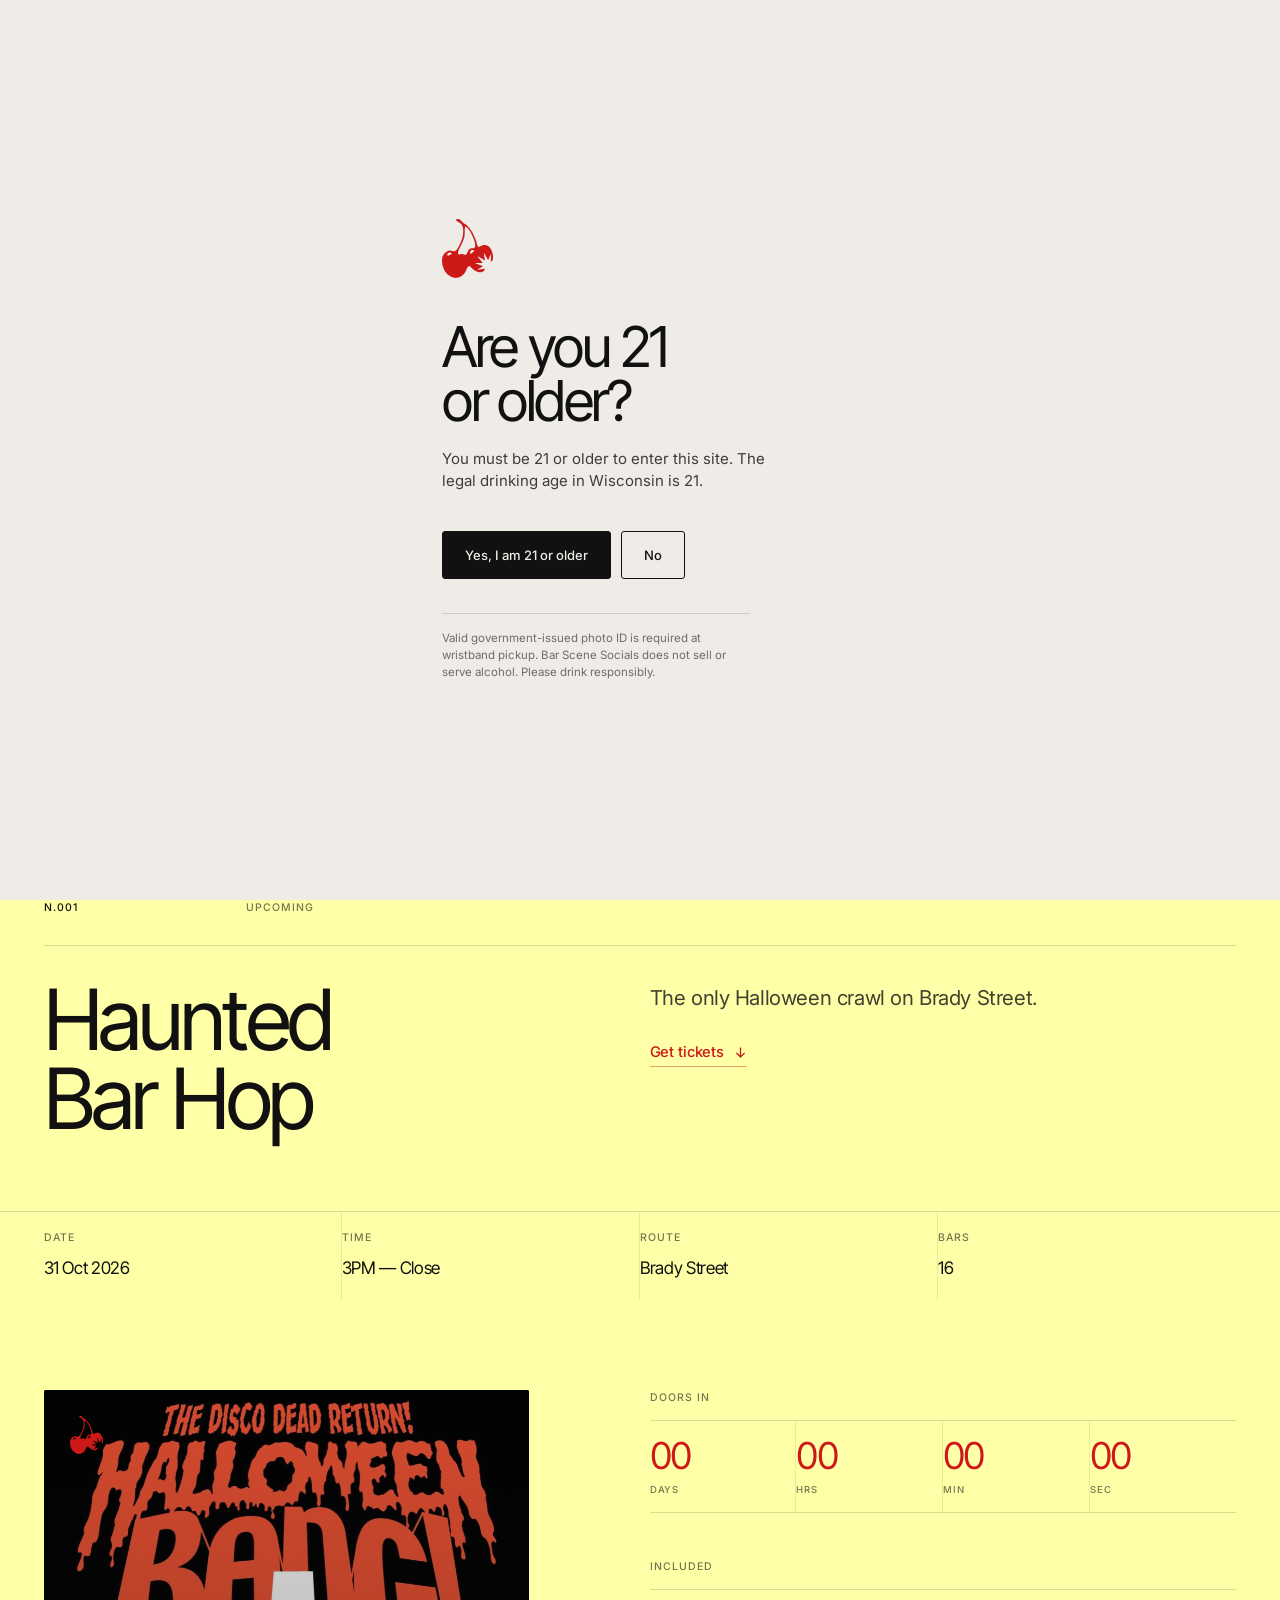
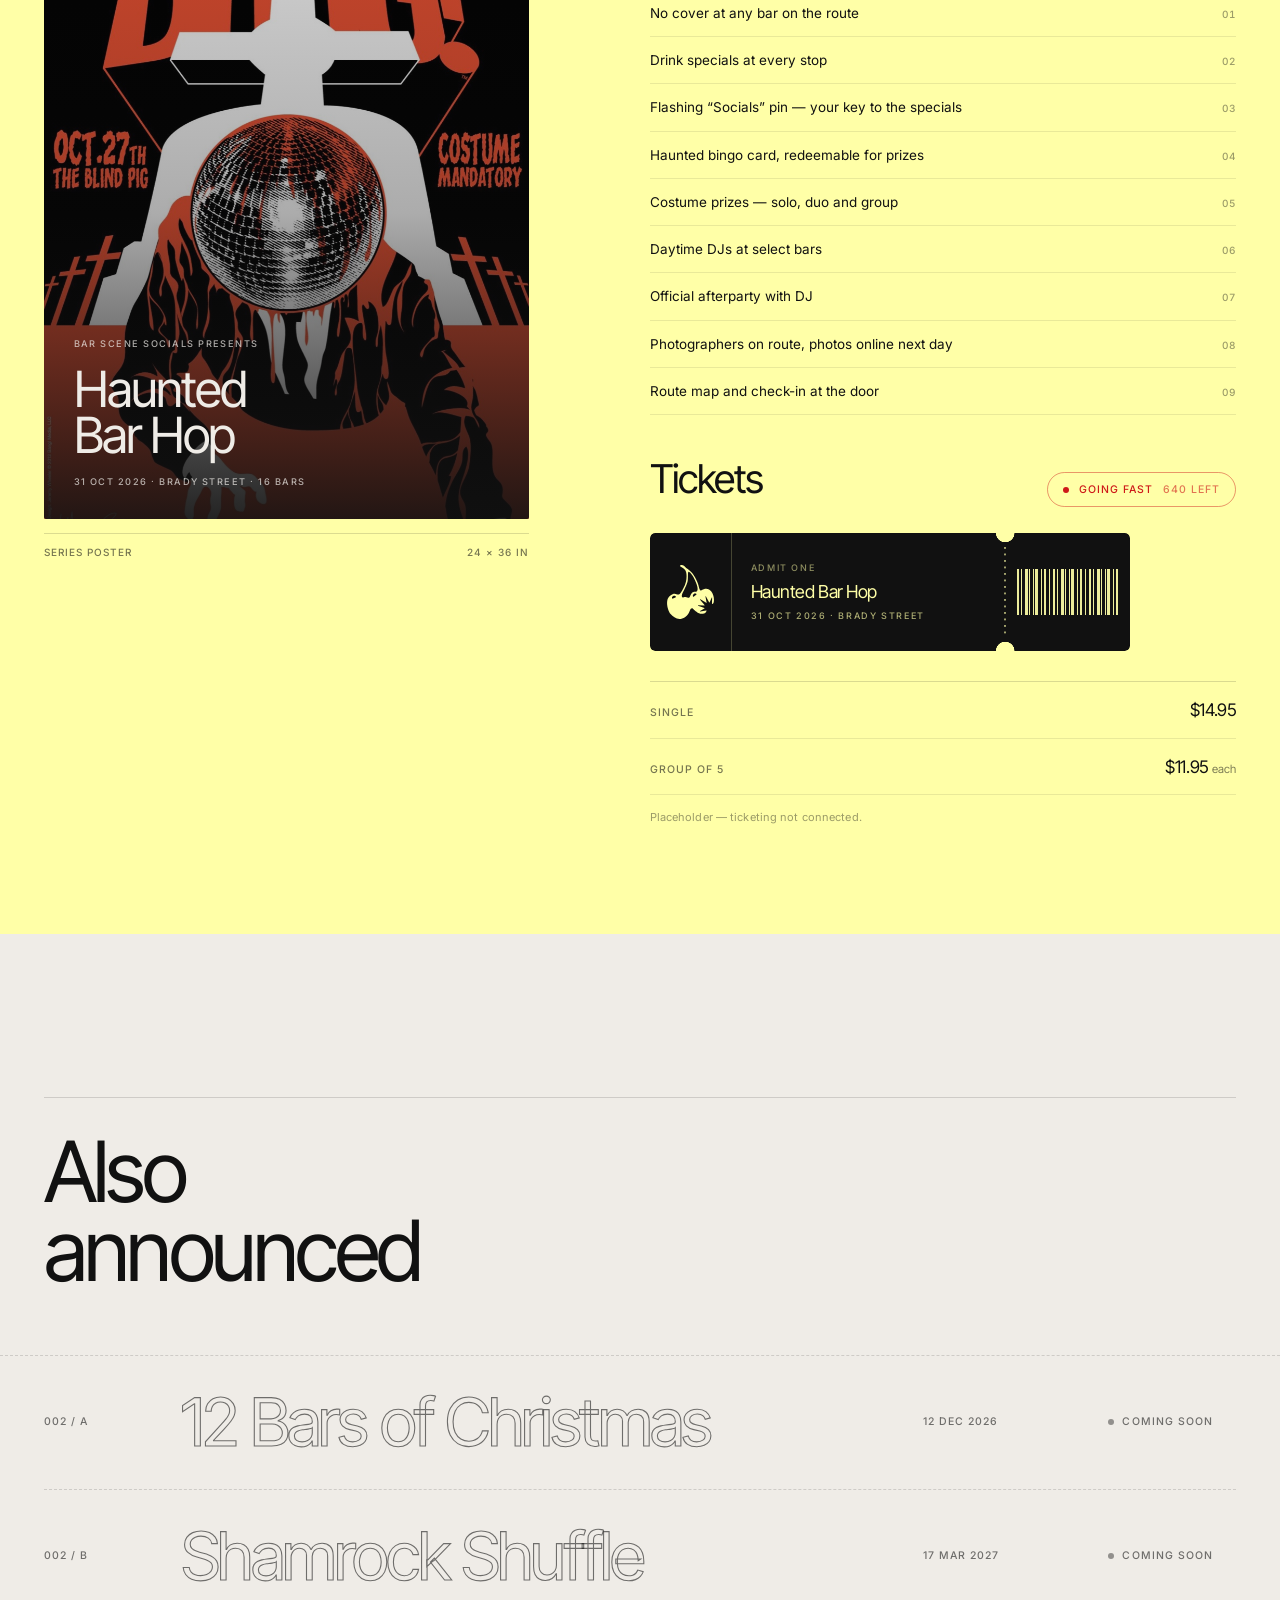
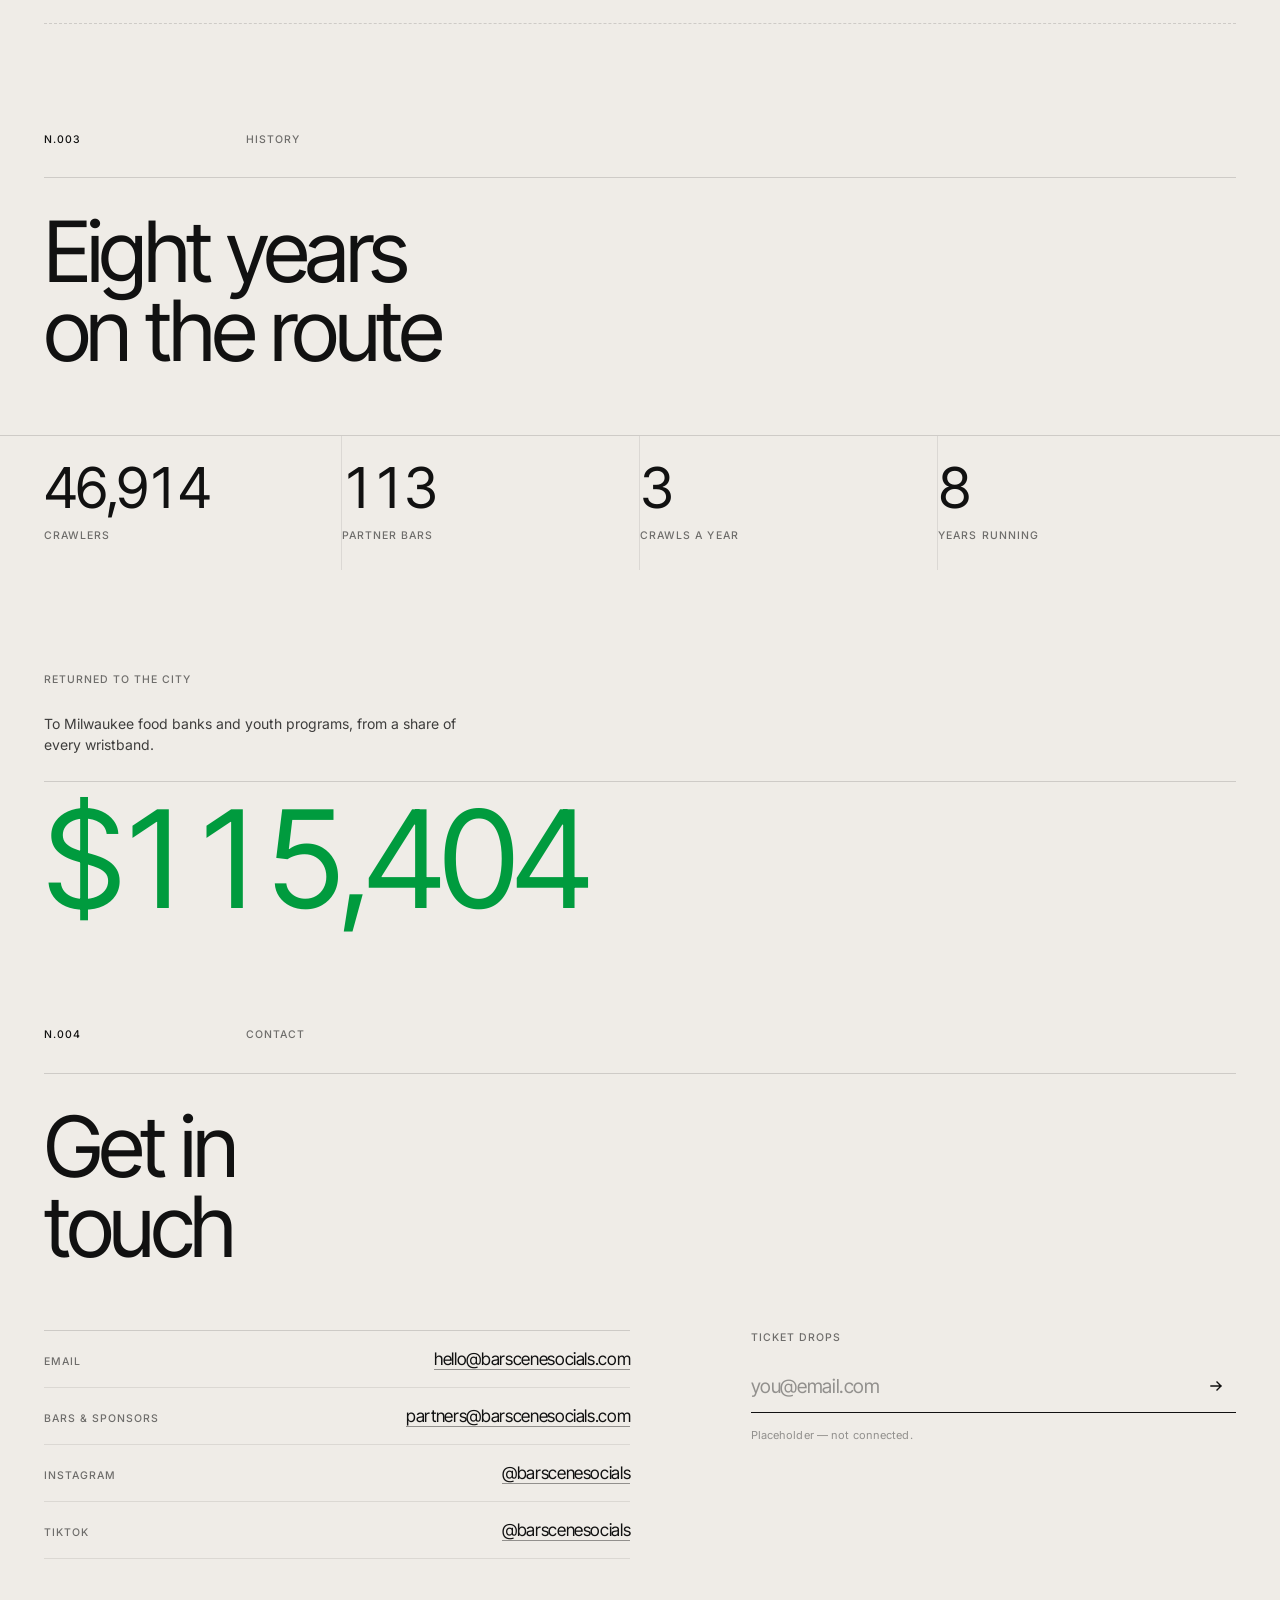
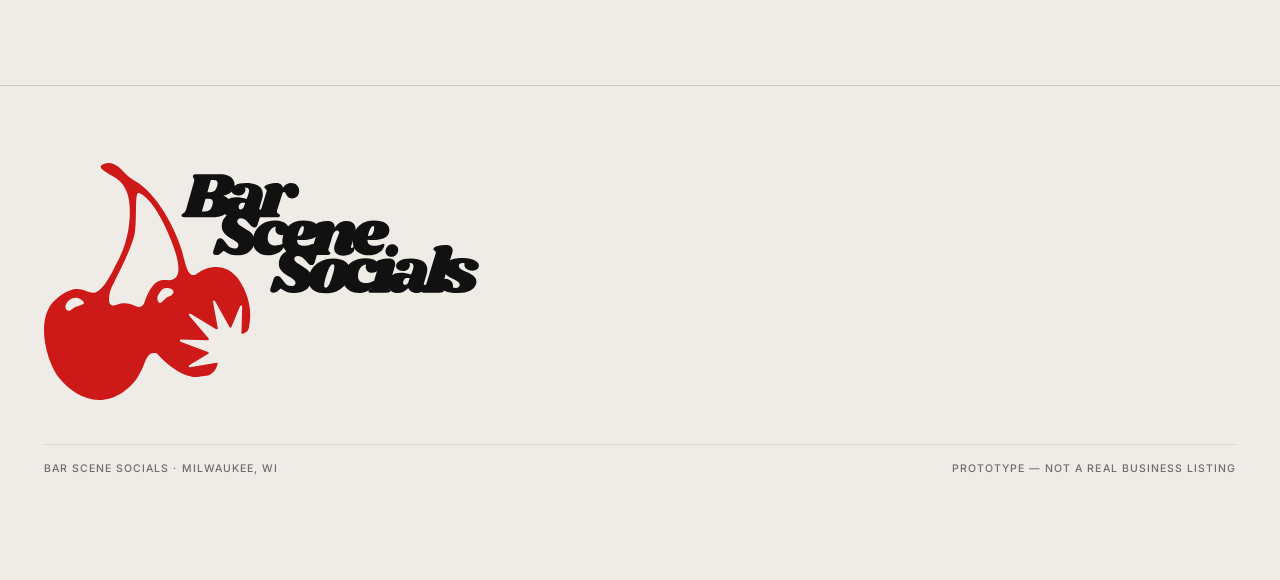
==== commit 212803fa: "Haunted Bar Hop, single-line hero, ticket arrival cue - N.001 becomes Haunted Bar Hop on Brady Stree" ====
--- a/index.html
+++ b/index.html
@@ -81,43 +81,62 @@
     <a href="#history" data-nav data-flip>History</a>
     <a href="#contact" data-nav data-flip>Contact</a>
   </div>
-  <a class="dock__cta" href="#next" data-flip="barcode">Tickets</a>
+  <a class="dock__cta" href="#tickets" data-flip="barcode">Tickets</a>
 </nav>
 
 <main id="top">
 
 <!-- ══════════════════════════ HERO ══════════════════════════
-     Two faces on one line, and the cherry doing the work of the full
-     stop. The mark is a real inline element sized in em and sitting on
-     the baseline, so it holds its position and scale at every width
-     without a single breakpoint. -->
+     The media runs full-bleed, but the page's own furniture is laid over
+     it — hairline rules, tracked caption labels, the same page margin as
+     every other section. That's what stops it reading as a stock photo
+     hero and makes it part of the same system: a plate with the grid
+     printed on top of it.
+
+     Built for video. .hero__media is the only thing that changes when a
+     reel replaces the still; nothing above it cares. -->
 <section class="hero" id="hero">
-  <div class="hero__wrap">
-    <h1 class="hero__h1" id="heroH1">
-      <span class="h1__sharp">
-        <span class="line line--a"><b>Milwaukee&rsquo;s</b></span>
-        <span class="line line--b">bars are better</span>
-        <span class="line line--c">with a crowd<i class="cherrydot" aria-hidden="true"></i></span>
-      </span>
-    </h1>
+  <div class="hero__media" aria-hidden="true"></div>
+
+  <div class="hero__frame">
+    <div class="hero__body">
+      <h1 class="hero__h1">
+        <span class="line"><b>Milwaukee&rsquo;s</b></span>
+        <span class="line">bars are better</span>
+        <span class="line">with a crowd.</span>
+      </h1>
+    </div>
+
+    <div class="hero__foot">
+      <span class="hero__cap">Brady Street, Milwaukee</span>
+      <span class="hero__cap hero__cap--end">Three crawls a year</span>
+    </div>
   </div>
 </section>
 
 <!-- ══════════════════════════ N.001 — NEXT ══════════════════════════ -->
 <section class="sec sec--feature" id="next" data-sec="N.001" data-label="Upcoming">
-  <!-- Summary bar, unchanged, now heading the section it describes. -->
+  <header class="sec__head sec__head--split grid">
+    <p class="label sec__n">N.001</p>
+    <p class="label sec__kicker">Upcoming</p>
+    <span class="sec__rule" aria-hidden="true"></span>
+    <h2 class="sec__title">Haunted<br />Bar Hop</h2>
+    <div class="sec__aside">
+      <p class="sec__lead">The only Halloween crawl on Brady Street.</p>
+      <a class="jump" href="#tickets">
+        <span>Get tickets</span>
+        <svg viewBox="0 0 16 16" aria-hidden="true"><path d="M8 2.5v11M3.5 9 8 13.5 12.5 9"/></svg>
+      </a>
+    </div>
+  </header>
+
+  <!-- The facts, immediately under the name they belong to. -->
   <dl class="strip">
-    <div><dt>Upcoming</dt><dd>Halloween Bar Crawl</dd></div>
     <div><dt>Date</dt><dd>31 Oct 2026</dd></div>
-    <div><dt>Route</dt><dd>Historic Third Ward</dd></div>
+    <div><dt>Time</dt><dd>3PM &mdash; Close</dd></div>
+    <div><dt>Route</dt><dd>Brady Street</dd></div>
     <div><dt>Bars</dt><dd>16</dd></div>
   </dl>
-
-  <header class="sec__head grid">
-    <p class="label sec__n">N.001</p>
-    <p class="label sec__kicker">Upcoming</p>
-    <h2 class="sec__title">Halloween<br />Bar Crawl</h2>
-  </header>
 
   <div class="grid next__body">
     <!-- The event poster. 2:3, the same trim every crawl will use, so the
@@ -128,8 +147,8 @@
         <span class="poster__cherry" aria-hidden="true"></span>
         <div class="poster__type">
           <span class="poster__eyebrow">Bar Scene Socials presents</span>
-          <span class="poster__title">Halloween<br />Bar Crawl</span>
-          <span class="poster__meta">31 Oct 2026 · Historic Third Ward · 16 bars</span>
+          <span class="poster__title">Haunted<br />Bar Hop</span>
+          <span class="poster__meta">31 Oct 2026 · Brady Street · 16 bars</span>
         </div>
       </div>
       <figcaption class="poster__cap">
@@ -148,21 +167,50 @@
 
       <p class="label">Included</p>
       <ul class="rows">
-        <li><span>Wristband, no cover, all 16 bars</span><i>01</i></li>
-        <li><span>Drink specials, every stop</span><i>02</i></li>
-        <li><span>Collectible cup</span><i>03</i></li>
-        <li><span>Costume contest, $500</span><i>04</i></li>
+        <li><span>No cover at any bar on the route</span><i>01</i></li>
+        <li><span>Drink specials at every stop</span><i>02</i></li>
+        <li><span>Flashing &ldquo;Socials&rdquo; pin — your key to the specials</span><i>03</i></li>
+        <li><span>Haunted bingo card, redeemable for prizes</span><i>04</i></li>
+        <li><span>Costume prizes — solo, duo and group</span><i>05</i></li>
+        <li><span>Daytime DJs at select bars</span><i>06</i></li>
+        <li><span>Official afterparty with DJ</span><i>07</i></li>
+        <li><span>Photographers on route, photos online next day</span><i>08</i></li>
+        <li><span>Route map and check-in at the door</span><i>09</i></li>
       </ul>
 
-      <h3 class="ticket__head">Tickets</h3>
+      <!-- The nav's ticket CTA lands here rather than at the top of the
+           section — it's an action, so it should arrive at the action. -->
+      <div class="ticket__head-row" id="tickets">
+        <h3 class="ticket__head">Tickets</h3>
+
+        <!-- Release stage is derived from what's left, not hard-coded:
+             800 or fewer → going fast, 300 or fewer → last chance, 0 → out.
+             Change data-remaining and the chip follows. -->
+        <p class="tstat" data-remaining="640" aria-live="polite">
+          <span class="tstat__dot" aria-hidden="true"></span>
+          <span class="tstat__label">Register</span>
+          <span class="tstat__count"></span>
+        </p>
+      </div>
+
       <a class="ticket" href="#" onclick="return false;">
-        <span class="ticket__mark" aria-hidden="true"></span>
+        <span class="ticket__rail" aria-hidden="true">
+          <span class="ticket__mark"></span>
+        </span>
         <span class="ticket__main">
-          <span class="ticket__label">Halloween Bar Crawl</span>
-          <span class="ticket__meta">Admit one · 31 Oct 2026</span>
+          <span class="ticket__eyebrow">Admit one</span>
+          <span class="ticket__label">Haunted Bar Hop</span>
+          <span class="ticket__meta">31 Oct 2026 · Brady Street</span>
         </span>
-        <span class="ticket__stub" aria-hidden="true"><span class="ticket__code"></span></span>
+        <span class="ticket__stub" aria-hidden="true">
+          <span class="ticket__code"></span>
+        </span>
       </a>
+
+      <dl class="spec price">
+        <div><dt>Single</dt><dd>$14.95</dd></div>
+        <div><dt>Group of 5</dt><dd>$11.95 <i>each</i></dd></div>
+      </dl>
       <p class="note">Placeholder — ticketing not connected.</p>
     </div>
   </div>
@@ -173,6 +221,7 @@
   <header class="sec__head grid">
     <p class="label sec__n">N.002</p>
     <p class="label sec__kicker">Calendar</p>
+    <span class="sec__rule" aria-hidden="true"></span>
     <h2 class="sec__title">Also<br />announced</h2>
   </header>
 
@@ -199,6 +248,7 @@
   <header class="sec__head grid">
     <p class="label sec__n">N.003</p>
     <p class="label sec__kicker">History</p>
+    <span class="sec__rule" aria-hidden="true"></span>
     <h2 class="sec__title">Eight years<br />on the route</h2>
   </header>
 
@@ -212,7 +262,7 @@
   <div class="grid give">
     <p class="label give__label">Returned to the city</p>
     <p class="give__cap">To Milwaukee food banks and youth programs, from a share of every wristband.</p>
-    <p class="give__num">$<span data-count-to="123000">0</span></p>
+    <p class="give__num">$<span data-count-to="123000" data-count-suffix="+">0</span></p>
   </div>
 </section>
 
@@ -221,6 +271,7 @@
   <header class="sec__head grid">
     <p class="label sec__n">N.004</p>
     <p class="label sec__kicker">Contact</p>
+    <span class="sec__rule" aria-hidden="true"></span>
     <h2 class="sec__title">Get in<br />touch</h2>
   </header>
 
--- a/css/styles.css
+++ b/css/styles.css
@@ -163,10 +163,15 @@
   height:var(--top-h);
   display:flex; align-items:center; justify-content:space-between;
   padding-inline:var(--m);
-  /* No bar, no blur, no shadow — just the page, with a hairline under it.
-     The paper is light enough that the lockup never needs a scrim. */
-  background:var(--paper);
-  border-bottom:1px solid var(--rule);
+  /* Same treatment as the dock, so the two fixed elements read as one
+     layer floating above the page rather than two different chrome
+     styles. saturate(0) desaturates what's BEHIND the bar before the
+     tint lands on it — without it the butter panel bleeds through and
+     the whole thing turns olive. */
+  background:rgba(56,54,52,.58);
+  backdrop-filter:blur(24px) saturate(0) brightness(1.04);
+  -webkit-backdrop-filter:blur(24px) saturate(0) brightness(1.04);
+  border-bottom:1px solid rgba(255,255,255,.13);
 }
 .lockup{ display:flex; align-items:center; gap:11px; }
 .lockup__cherry{
@@ -177,7 +182,7 @@
 }
 .lockup__word{
   width:clamp(118px,11vw,158px); aspect-ratio:1322/132;
-  background:var(--ink);
+  background:#fff;
   -webkit-mask:url(../assets/wordmark.svg) center/100% 100% no-repeat;
           mask:url(../assets/wordmark.svg) center/100% 100% no-repeat;
 }
@@ -186,13 +191,13 @@
 .readout{ display:flex; align-items:center; gap:10px; margin:0; }
 .readout__n{
   font-family:var(--f-ui); font-size:10.5px; font-weight:500;
-  letter-spacing:.1em; color:var(--ink);
+  letter-spacing:.1em; color:#fff;
   font-variant-numeric:tabular-nums;
 }
-.readout__rule{ width:26px; height:1px; background:var(--ink-42); }
+.readout__rule{ width:26px; height:1px; background:rgba(255,255,255,.42); }
 .readout__label{
   font-size:10.5px; font-weight:500; letter-spacing:.1em;
-  text-transform:uppercase; color:var(--ink-58);
+  text-transform:uppercase; color:rgba(255,255,255,.7);
   min-width:66px;
 }
 
@@ -236,7 +241,7 @@
 .dock__group a{
   position:relative; z-index:1;
   display:flex; align-items:center; gap:7px;
-  padding:clamp(10px,1.1vw,14px) clamp(13px,1.5vw,22px);
+  padding:clamp(6px,.75vw,10px) clamp(13px,1.5vw,22px);
   border-radius:999px;
   font-size:clamp(12px,1vw,14px); font-weight:500; letter-spacing:.01em;
   color:rgba(255,255,255,.66);
@@ -254,7 +259,7 @@
 
 .dock__cta{
   position:relative; overflow:hidden;
-  padding:clamp(10px,1.1vw,14px) clamp(15px,1.7vw,24px);
+  padding:clamp(6px,.75vw,10px) clamp(15px,1.7vw,24px);
   border-radius:999px;
   background:var(--red);
   color:#fff;
@@ -275,12 +280,13 @@
    stack by exactly one line so the second copy takes the first's place.
    app.js builds the second copy so the markup stays a single word. */
 .flip{
+  --slot:1.65em;
   display:block; position:relative; z-index:1;
-  height:1em; line-height:1; overflow:hidden;
+  height:var(--slot); line-height:1; overflow:hidden;
 }
 .flip i{
   display:flex; align-items:center; justify-content:center;
-  height:1em; font-style:inherit; line-height:1;
+  height:var(--slot); font-style:inherit; line-height:1;
 }
 /* Section links flip once and settle. Only the ticket CTA keeps
    cycling — it's the one thing on the bar asking to be clicked. */
@@ -307,34 +313,91 @@
     repeating-linear-gradient(90deg, currentColor 0 2px, transparent 2px 7px);
 }
 
-/* ═══════════════ HERO ═══════════════ */
+/* ═══════════════ HERO ═══════════════
+   Full-bleed media with the site's own grid furniture laid over it:
+   hairlines on the page margin, tracked caption labels at the foot. The
+   type is set large and left, vertically centred in the frame rather
+   than dropped in a corner, so the composition is the whole plate.
+
+   Everything except .hero__media is media-agnostic — swapping the still
+   for a <video> touches one rule. */
 .hero{
   position:relative;
-  padding:calc(var(--top-h) + clamp(60px,13vh,180px)) 0 clamp(80px,15vh,200px);
-}
-.hero__wrap{ padding-inline:var(--m); }
-
-/* The headline is its own 12-column grid so the three lines can be
-   placed rather than merely stacked — two left, one pushed to the right
-   edge, which walks the eye across the block instead of straight down. */
+  min-height:clamp(540px, 88vh, 940px);
+  display:flex;
+  overflow:hidden;
+  background:var(--ink);
+  color:var(--paper);
+}
+.hero__media{
+  position:absolute; inset:0;
+  background:url(../assets/crowd.jpg) center 40%/cover no-repeat;
+  filter:grayscale(1) contrast(1.14) brightness(.58);
+}
+/* Two gradients, not one flat scrim: a light overall wash to hold the
+   type, and a deeper foot so the caption rule always has something to
+   sit on. A single heavy scrim just made the photograph muddy. */
+.hero__media::after{
+  content:''; position:absolute; inset:0;
+  background:
+    linear-gradient(to top, rgba(17,17,17,.72) 0%, rgba(17,17,17,0) 42%),
+    linear-gradient(to right, rgba(17,17,17,.52) 0%, rgba(17,17,17,.08) 68%);
+}
+
+/* The frame is the page margin, drawn. */
+.hero__frame{
+  position:relative; z-index:1;
+  flex:1;
+  display:flex; flex-direction:column;
+  padding:calc(var(--top-h) + clamp(26px,4vh,54px)) var(--m) clamp(18px,2.4vw,26px);
+}
+/* Bottom-left at every size. Stacked, the type is the composition; on a
+   wide screen it drops to a single line along the foot so the footage
+   gets the frame and the words become a caption on it. */
+.hero__body{
+  flex:1;
+  display:flex; align-items:flex-end;
+  padding-block:clamp(30px,6vh,72px) 0;
+}
 .hero__h1{
-  display:grid;
-  grid-template-columns:repeat(12, minmax(0,1fr));
-  column-gap:var(--gap);
-  position:relative;
-  font-size:clamp(44px,11.4vw,190px);
-  line-height:.92;
-  letter-spacing:-.045em;
+  font-size:clamp(44px,11vw,132px);
+  line-height:.88;
+  letter-spacing:-.05em;
 }
 .hero__h1 .line{ display:block; }
-.line--a{ grid-column:1 / -1; }
-.line--b{ grid-column:1 / -1; }
-.line--c{ grid-column:1 / -1; }
-@media (min-width:900px){
-  .line--a{ grid-column:1 / span 11; }
-  .line--b{ grid-column:1 / span 10; }
-  .line--c{ grid-column:3 / -1; justify-self:end; text-align:right; }
-}
+
+@media (min-width:1100px){
+  /* inline, not block — the newlines between the spans in the markup
+     collapse to the word spaces the sentence needs. */
+  .hero__h1 .line{ display:inline; }
+  .hero__h1{
+    /* The h1 is a flex item, so without this it shrinks to its own
+       content — which makes the width it wraps against narrower than the
+       frame, and every size calibrated from it comes out a line too big. */
+    width:100%;
+    /* Measured, not guessed: the sentence runs 17.37px wide per 1px of
+       font-size against a frame ~93% of the viewport, making 5.37vw the
+       exact fitting size. 5.1vw leaves ~60px of air at 1280 so a rounding
+       difference can't tip it onto a second line. */
+    font-size:min(5.1vw, 100px);
+    line-height:1;
+    max-width:none;
+  }
+}
+
+/* Caption row — the same pattern as the poster's, so a photograph is
+   labelled the same way wherever it appears on the site. */
+.hero__foot{
+  display:flex; justify-content:space-between; gap:16px;
+  padding-top:clamp(12px,1.4vw,18px);
+  border-top:1px solid rgba(239,236,231,.32);
+}
+.hero__cap{
+  font-size:10.5px; font-weight:500;
+  letter-spacing:.14em; text-transform:uppercase;
+  color:rgba(239,236,231,.74);
+}
+.hero__cap--end{ text-align:right; }
 
 /* ── The brand face in the headline ──
    Measured, not guessed: at the same font-size Inter Tight caps stand at
@@ -342,8 +405,8 @@
    two faces to read as one line.
 
    Tracking is set tighter than the grotesque on purpose — the wordmark
-   sets its letters hard against each other, and this is what carries
-   that over into live type. */
+   sets its letters hard against each other, and this carries that into
+   live type. */
 .hero__h1 b{
   font-family:var(--f-brand);
   font-weight:400;
@@ -356,64 +419,6 @@
   padding-right:.086em;
 }
 
-/* ── The cherry as the full stop ──
-   Sized in em against the headline and set on the baseline, so its scale
-   and position hold at every width with no media query. Runs the full
-   height of the line it sits on. */
-.cherrydot{
-  display:inline-block;
-  height:.78em; aspect-ratio:549/633;
-  margin-left:.05em;
-  vertical-align:baseline;
-  background:var(--red);
-  -webkit-mask:url(../assets/cherry.svg) bottom center/contain no-repeat;
-          mask:url(../assets/cherry.svg) bottom center/contain no-repeat;
-}
-
-/* ── Smoke ──
-   Two copies of the headline: a blurred one behind, and the sharp one on
-   top masked by two radial stops that are UNIONED (mask-composite
-   defaults to add). Stop one is fixed at the centre of the block, so the
-   middle always reads clean and the edges sit out of focus. Stop two
-   follows the pointer, so moving across the blurred edges clears them
-   like a hand through smoke — and drifts back as you leave, because the
-   position is lerped rather than snapped. */
-/* The blur copy overlays the sharp one exactly. It has to REPLICATE the
-   parent's 12 columns rather than inherit them with subgrid: it's
-   absolutely positioned, so it isn't a grid item, and subgrid on a
-   non-item resolves against its own box — which gave it different column
-   widths, different line breaks, and a visibly doubled headline. */
-.h1__blur{
-  position:absolute; inset:0;
-  display:grid;
-  grid-template-columns:repeat(12, minmax(0,1fr));
-  column-gap:var(--gap);
-  filter:blur(clamp(2px,.3vw,6px));
-  opacity:.72;
-  pointer-events:none;
-}
-.h1__sharp{
-  position:relative;
-  display:grid;
-  grid-template-columns:subgrid;
-  grid-column:1 / -1;
-}
-.hero.has-smoke .h1__sharp{
-  -webkit-mask-image:
-    radial-gradient(74% 66% at 50% 50%, #000 0%, #000 48%, transparent 100%),
-    radial-gradient(circle var(--smoke-r) at var(--sx,-999px) var(--sy,-999px), #000 0%, #000 34%, transparent 100%);
-          mask-image:
-    radial-gradient(74% 66% at 50% 50%, #000 0%, #000 48%, transparent 100%),
-    radial-gradient(circle var(--smoke-r) at var(--sx,-999px) var(--sy,-999px), #000 0%, #000 34%, transparent 100%);
-  --smoke-r:clamp(140px, 17vw, 280px);
-  -webkit-mask-size:100% 100%, 100% 100%;
-          mask-size:100% 100%, 100% 100%;
-  -webkit-mask-position:0 0, 0 0;
-          mask-position:0 0, 0 0;
-  -webkit-mask-repeat:no-repeat, no-repeat;
-          mask-repeat:no-repeat, no-repeat;
-}
-
 /* ── Hairline spec strip ──────────────────────────────────────────
    The page's core information pattern: a rule, a label, a value. Used
    at three scales (.strip, .spec, .figs) so every fact on the site is
@@ -422,7 +427,7 @@
   display:grid;
   grid-template-columns:repeat(4, minmax(0,1fr));
   gap:0;
-  margin:0 0 clamp(56px,8vw,110px);
+  margin:clamp(40px,6vw,72px) 0 0;
   padding-inline:var(--m);
   border-top:1px solid var(--rule);
 }
@@ -461,10 +466,13 @@
 }
 .poster__img{
   position:absolute; inset:0;
-  background:url(../assets/crowd.jpg) center 42%/cover no-repeat;
-  /* Duotone-ish: greyscale, then dropped and lifted in contrast so the
-     type has somewhere to sit without a scrim over the whole sheet. */
-  filter:grayscale(1) contrast(1.18) brightness(.62);
+  /* Deliberately a different crop from the hero, which uses the same
+     photograph — same night, different frame, rather than one image
+     printed twice on the same screen. */
+  /* Artwork is already 2:3, so it drops straight into the trim with no
+     crop. Left in colour on purpose — it's flat orange-and-black art, and
+     the greyscale treatment the photography gets would flatten it. */
+  background:url(../assets/poster-halloween.jpg) center/cover no-repeat;
 }
 .poster__sheet::after{
   content:''; position:absolute; inset:0;
@@ -515,12 +523,55 @@
 .sec__head{ row-gap:clamp(14px,2vw,22px); align-items:start; }
 .sec__n{ grid-column:1 / -1; color:var(--ink); }
 .sec__kicker{ grid-column:1 / -1; margin-top:-8px; }
+.sec__rule{
+  grid-column:1 / -1;
+  height:1px;
+  background:var(--rule);
+  margin-top:clamp(2px,.6vw,8px);
+}
 .sec__title{
   grid-column:1 / -1;
   font-size:clamp(38px,6.6vw,116px);
   letter-spacing:-.042em;
-  padding-top:clamp(10px,1.6vw,26px);
-  border-top:1px solid var(--rule);
+  padding-top:clamp(4px,.9vw,12px);
+}
+
+/* Split head — the name on the left, the pitch and the call to action on
+   the right. The columns are the same 1/5 and 7/12 the poster and the
+   detail rail use below, so the head sits on exactly the structure it
+   introduces instead of near it. */
+.sec__aside{
+  grid-column:1 / -1;
+  display:flex; flex-direction:column; align-items:flex-start;
+  gap:clamp(18px,2.2vw,28px);
+}
+@media (min-width:900px){
+  .sec__head--split .sec__title{ grid-column:1 / span 5; }
+  .sec__head--split .sec__aside{ grid-column:7 / -1; padding-top:clamp(6px,1.1vw,16px); }
+}
+.jump{
+  display:inline-flex; align-items:center; gap:10px;
+  color:var(--red);
+  font-size:clamp(14px,1.15vw,17px); font-weight:500;
+  letter-spacing:-.01em;
+  padding-bottom:3px;
+  border-bottom:1.5px solid color-mix(in srgb, var(--red) 40%, transparent);
+  transition:border-color .3s var(--ease);
+}
+.jump:hover{ border-bottom-color:var(--red); }
+.jump svg{
+  width:13px; height:13px; flex:none;
+  fill:none; stroke:currentColor; stroke-width:1.6; stroke-linecap:square;
+  transition:transform .4s var(--ease);
+}
+.jump:hover svg{ transform:translateY(3px); }
+
+.sec__lead{
+  margin:0;
+  font-size:clamp(17px,1.6vw,26px);
+  letter-spacing:-.02em;
+  color:var(--ink-80);
+  max-width:30ch;
 }
 @media (min-width:900px){
   .sec__n{ grid-column:1 / span 2; }
@@ -551,7 +602,7 @@
 .spec a{ border-bottom:1px solid var(--ink-42); transition:border-color .3s; }
 .spec a:hover{ border-color:var(--ink); }
 
-.next__body{ margin-top:clamp(34px,5vw,64px); row-gap:clamp(44px,6vw,0px); }
+.next__body{ margin-top:clamp(46px,7vw,90px); row-gap:clamp(44px,6vw,0px); }
 .poster{ grid-column:1 / -1; }
 .next__side{ grid-column:1 / -1; }
 @media (min-width:900px){
@@ -632,26 +683,66 @@
 .btn:hover svg{ transform:translate(3px,-3px); }
 .btn--fill{ width:100%; max-width:340px; }
 
+/* Heading and release chip share a baseline row, and that row is the
+   anchor the nav's ticket CTA lands on — it's an action, so it should
+   arrive at the action rather than at the top of the section. */
+.ticket__head-row{
+  display:flex; align-items:baseline; justify-content:space-between;
+  flex-wrap:wrap; gap:12px 20px;
+  margin:0 0 clamp(18px,2vw,26px);
+  scroll-margin-top:calc(var(--top-h) + 24px);
+}
+.ticket__head{
+  font-family:var(--f-display);
+  font-size:clamp(28px,3.1vw,50px);
+  line-height:.95; letter-spacing:-.04em;
+  margin:0;
+}
+
+/* Release stage. Colour is earned here — this is the only thing on the
+   page reporting a live condition, and it goes red only when the
+   allocation is genuinely nearly gone. */
+.tstat{
+  display:inline-flex; align-items:center; gap:10px;
+  margin:0;
+  padding:9px 15px 8px;
+  border:1px solid color-mix(in srgb, currentColor 30%, transparent);
+  border-radius:999px;
+  font-size:10.5px; font-weight:500; letter-spacing:.1em; text-transform:uppercase;
+}
+.tstat__dot{
+  width:6px; height:6px; border-radius:50%; flex:none;
+  background:currentColor;
+  animation:soonpulse 2.4s var(--ease) infinite;
+}
+.tstat__count{ opacity:.6; }
+.tstat[data-stage="hot"]  { color:var(--red); border-color:color-mix(in srgb, var(--red) 45%, transparent); }
+.tstat[data-stage="last"] { color:var(--red); border-color:var(--red); }
+.tstat[data-stage="out"]  { color:var(--ink-58); border-color:var(--rule); }
+.tstat[data-stage="out"] .tstat__dot{ animation:none; opacity:.4; }
+
+.price{ margin-top:clamp(20px,2.4vw,30px); }
+.price dd i{ font-style:normal; font-size:.66em; letter-spacing:0; opacity:.55; }
+
 /* ── Ticket ──────────────────────────────────────────────────────────
-   A stub, a perforation and a barcode, cut as real holes rather than
-   drawn as circles: the notches are mask cut-outs, so they stay holes
-   when the fill turns red on hover instead of becoming coloured dots. */
+   Three parts, like the real object: a rail carrying the mark, a body
+   carrying the booking, and a tear-off stub. Notches are cut as real
+   holes with mask-composite so the butter panel shows through them.
+
+   It is FILLED, not outlined, and that isn't a style choice — a masked
+   notch cuts the fill AND the border, and a border can't trace the curve
+   it was cut with, so it just stops. Solid fill has nothing to break. */
 .ticket{
-  --perf: 76%;
+  --perf: 74%;
   --notch: 9px;
   position:relative; display:flex; align-items:stretch;
-  width:100%; max-width:460px;
-  min-height:104px;
-  /* Filled, not outlined. A masked notch cuts the fill AND the border,
-     and a border can't trace the curve it was cut with — it just stops,
-     which read as a broken box rather than a punched ticket. Solid fill
-     has nothing to break. */
+  width:100%; max-width:480px;
+  min-height:118px;
   color:var(--butter);
   background:var(--ink);
-  border-radius:4px;
+  border-radius:5px;
   overflow:hidden;
   cursor:pointer;
-  transition:background-color .4s var(--ease);
   -webkit-mask-image:
     radial-gradient(circle var(--notch) at var(--perf) 0,    transparent var(--notch), #000 calc(var(--notch) + .5px)),
     radial-gradient(circle var(--notch) at var(--perf) 100%, transparent var(--notch), #000 calc(var(--notch) + .5px));
@@ -660,86 +751,99 @@
     radial-gradient(circle var(--notch) at var(--perf) 100%, transparent var(--notch), #000 calc(var(--notch) + .5px));
   -webkit-mask-composite:source-in;
           mask-composite:intersect;
-  transition:color .4s var(--ease);
+  /* Short and front-loaded: the red is most of the way in within about a
+     tenth of a second, so the ticket answers the pointer instead of
+     easing toward it. */
+  transition:background-color .22s cubic-bezier(.2,0,0,1);
 }
 .ticket:hover{ background:var(--red); }
 
-/* ── Shimmer ──
-   A raking highlight that sweeps the sheet while the fill turns red, and
-   keeps sweeping for as long as the pointer stays. z-index puts it over
-   the type; the ticket's own notch mask clips it, so the light never
-   spills outside the trim. */
+/* Shimmer — butter, so the highlight reads as the section's own light
+   rather than a generic gloss. Creeps in, sweeps, overshoots the far
+   edge and rocks back once; the bounce is the pull-back at 74%, not an
+   easing curve. The notch mask clips it, so light never leaves the trim. */
 .ticket::after{
-  content:''; position:absolute; inset:0; z-index:3;
+  content:''; position:absolute; inset:0; z-index:4;
   pointer-events:none;
-  /* Butter rather than white, so the highlight reads as the section's own
-     light rather than a generic gloss. */
   background:linear-gradient(104deg,
     transparent 36%,
-    rgba(255,255,167,.55) 50%,
+    rgba(255,255,167,.5) 50%,
     transparent 64%);
   transform:translateX(-135%);
 }
-.ticket:hover::after{ animation:shimmer 1.9s infinite; }
-/* Creeps in, sweeps, overshoots the far edge and rocks back once before
-   leaving — the bounce is the pull-back at 74%, not an easing curve. */
+.ticket:hover::after{ animation:shimmer 1.15s infinite; }
+.ticket.is-flashing{ background:var(--red); }
+.ticket.is-flashing::after{ animation:shimmer 1.15s 1; }
+/* Off the mark immediately — no ease-in creep — then overshoots and rocks
+   back once before leaving. The bounce is the pull-back keyframe at 62%,
+   not an easing curve, which is what reads as spring rather than lag. */
 @keyframes shimmer{
-  0%   { transform:translateX(-135%); animation-timing-function:cubic-bezier(.7,0,.84,0); }
-  58%  { transform:translateX(96%);   animation-timing-function:cubic-bezier(.16,1,.3,1); }
-  74%  { transform:translateX(74%);   animation-timing-function:cubic-bezier(.5,0,.75,0); }
+  0%   { transform:translateX(-130%); animation-timing-function:cubic-bezier(.16,.8,.3,1); }
+  48%  { transform:translateX(84%);   animation-timing-function:cubic-bezier(.4,0,.55,1); }
+  62%  { transform:translateX(62%);   animation-timing-function:cubic-bezier(.2,1,.3,1); }
   100% { transform:translateX(140%); }
 }
 
-/* Headline, not a label — the CTA gets the same typographic weight as
-   an event name. */
-.ticket__head{
-  font-family:var(--f-display);
-  font-size:clamp(28px,3.1vw,50px);
-  line-height:.95; letter-spacing:-.04em;
-  margin:0 0 clamp(16px,1.8vw,24px);
-}
-
-/* Full-bleed mark down the left edge. It sets the ticket's height, which
-   is what widens the whole object. */
-.ticket__mark{
+/* Rail. Full-bleed mark with a hairline against the body, the way a real
+   ticket separates its sections. */
+.ticket__rail{
   position:relative; z-index:1;
   flex:none;
-  width:clamp(64px,7vw,96px);
-  align-self:stretch;
+  width:clamp(62px,6.4vw,86px);
+  display:grid; place-items:center;
+  border-right:1px solid color-mix(in srgb, currentColor 22%, transparent);
+}
+.ticket__mark{
+  width:58%; aspect-ratio:549/633;
   background:currentColor;
-  -webkit-mask:url(../assets/cherry.svg) center/62% auto no-repeat;
-          mask:url(../assets/cherry.svg) center/62% auto no-repeat;
-}
+  -webkit-mask:url(../assets/cherry.svg) center/contain no-repeat;
+          mask:url(../assets/cherry.svg) center/contain no-repeat;
+}
+
+/* Body. Eyebrow, booking, particulars — small, large, small. */
 .ticket__main{
   position:relative; z-index:1;
   flex:1; min-width:0;
-  display:flex; flex-direction:column; justify-content:center; gap:7px;
-  padding:18px 18px 18px 4px;
-}
+  display:flex; flex-direction:column; justify-content:center; gap:8px;
+  padding:18px clamp(14px,1.5vw,20px);
+}
+.ticket__eyebrow,
+.ticket__meta{
+  font-size:9px; font-weight:500;
+  letter-spacing:.18em; text-transform:uppercase;
+}
+.ticket__eyebrow{ opacity:.52; }
+.ticket__meta{ opacity:.66; }
 .ticket__label{
   font-family:var(--f-display);
-  font-size:clamp(15px,1.3vw,19px); font-weight:400; letter-spacing:-.025em;
-}
-.ticket__meta{
-  font-size:9.5px; font-weight:500; letter-spacing:.14em; text-transform:uppercase;
-  opacity:.62;
-}
-/* Perforation. Dashed, and sitting exactly between the two notches. */
+  font-size:clamp(16px,1.4vw,21px);
+  font-weight:400; line-height:1; letter-spacing:-.025em;
+}
+
+/* Stub. Perforation drawn as actual holes rather than a dashed rule. */
 .ticket__stub{
   position:relative; z-index:1;
   width:calc(100% - var(--perf));
-  display:grid; place-items:center;
-  /* Perforation runs exactly between the two notches. */
-  border-left:1.5px dashed rgba(255,255,167,.45);
-  padding:16px 14px;
+  display:flex; flex-direction:column; align-items:center; justify-content:center; gap:9px;
+  padding:16px 12px;
+}
+.ticket__stub::before{
+  content:'';
+  position:absolute; left:-1px;
+  top:calc(var(--notch) + 5px); bottom:calc(var(--notch) + 5px);
+  width:2px;
+  background-image:radial-gradient(circle at 1px 1px, currentColor 1px, transparent 1.15px);
+  background-size:2px 6.5px;
+  background-repeat:repeat-y;
+  opacity:.6;
 }
 .ticket__code{
-  display:block; width:100%; height:36px;
+  display:block; width:100%; height:46px;
   /* Two periods overlaid so the bars read as irregular, not as a grid. */
   background-image:
     repeating-linear-gradient(90deg, currentColor 0 1px, transparent 1px 4px),
     repeating-linear-gradient(90deg, currentColor 0 2px, transparent 2px 9px);
-  opacity:.9;
+  opacity:.92;
 }
 
 /* ═══════════════ CALENDAR ═══════════════ */
@@ -844,8 +948,8 @@
   border-top:1px solid var(--rule);
 }
 @media (min-width:900px){
-  .give__label{ grid-column:1 / span 4; }
-  .give__cap  { grid-column:7 / -1; }
+  .give__label{ grid-column:1 / span 5; }
+  .give__cap  { grid-column:1 / span 5; }
   .give__num  { grid-column:1 / -1; }
 }
 
@@ -931,8 +1035,8 @@
 
 @media (max-width:620px){
   .dock{ left:var(--m); right:var(--m); transform:none; justify-content:space-between; padding:5px; gap:2px; }
-  .dock__group a{ padding:10px 8px; font-size:11px; }
-  .dock__cta{ padding:10px 13px; font-size:11px; }
+  .dock__group a{ padding:6px 8px; font-size:11px; }
+  .dock__cta{ padding:6px 13px; font-size:11px; }
   .dock__group a.is-active::before{ display:none; }
   .clock b{ font-size:23px; }
   .foot{ padding-bottom:calc(clamp(14px,2vw,26px) + 74px); }
@@ -944,6 +1048,4 @@
   .rv{ opacity:1; transform:none; }
   .flip i{ animation:none !important; transition:none !important; }
   .ticket::after{ animation:none; }
-  .h1__blur{ display:none; }
-  .hero.has-smoke .h1__sharp{ -webkit-mask-image:none; mask-image:none; }
-}
+}
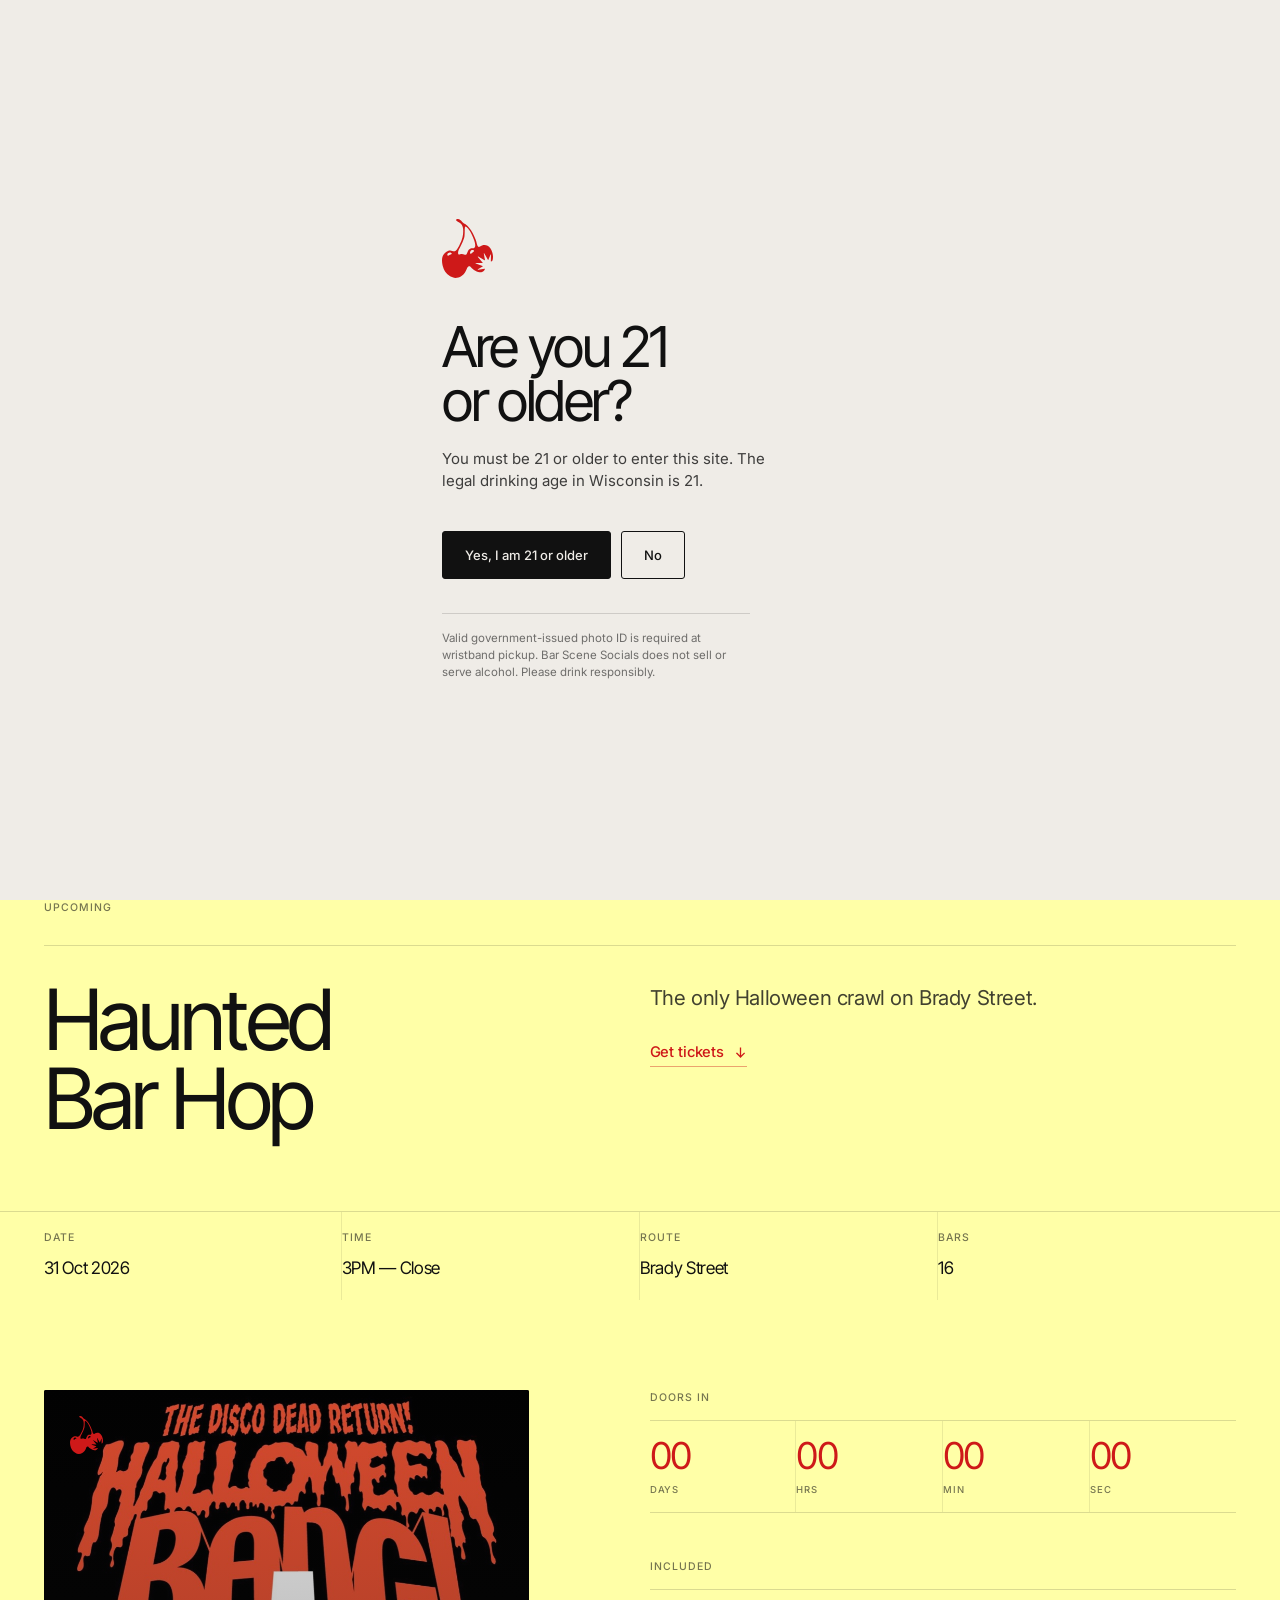
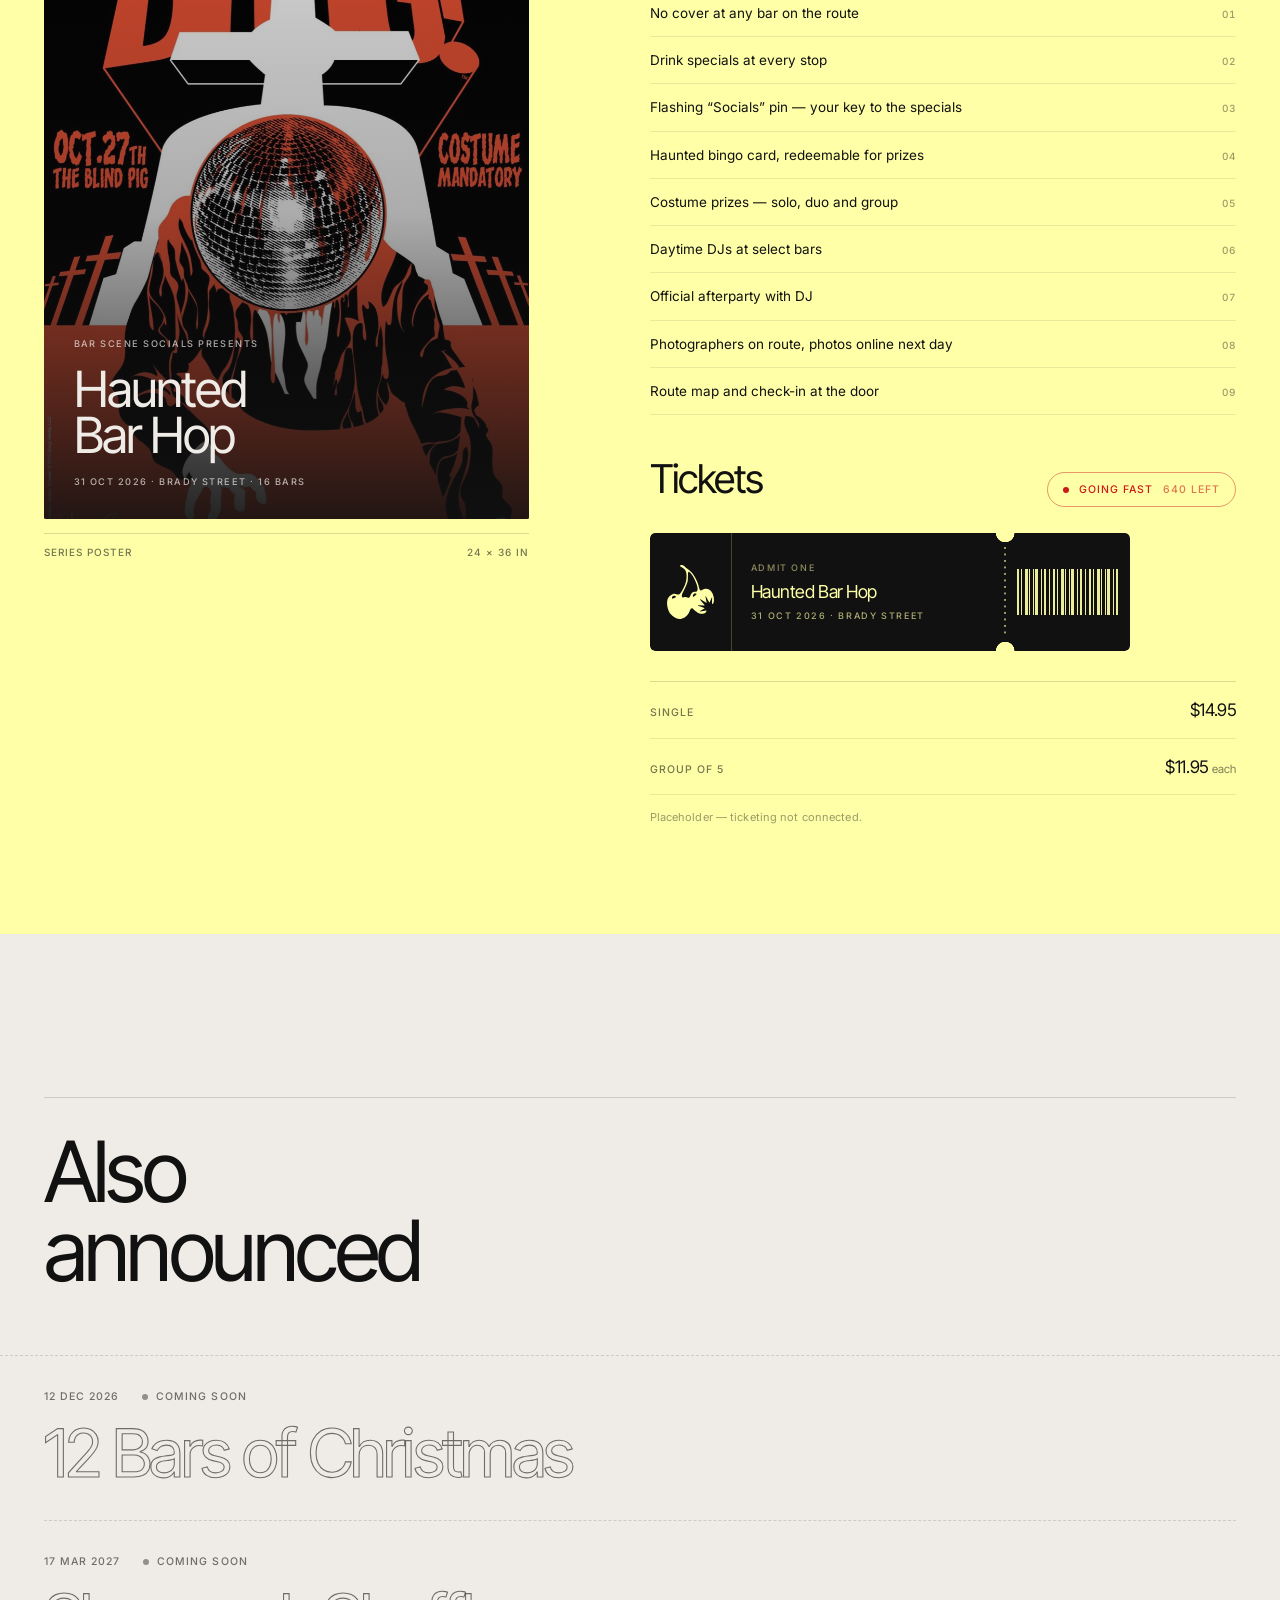
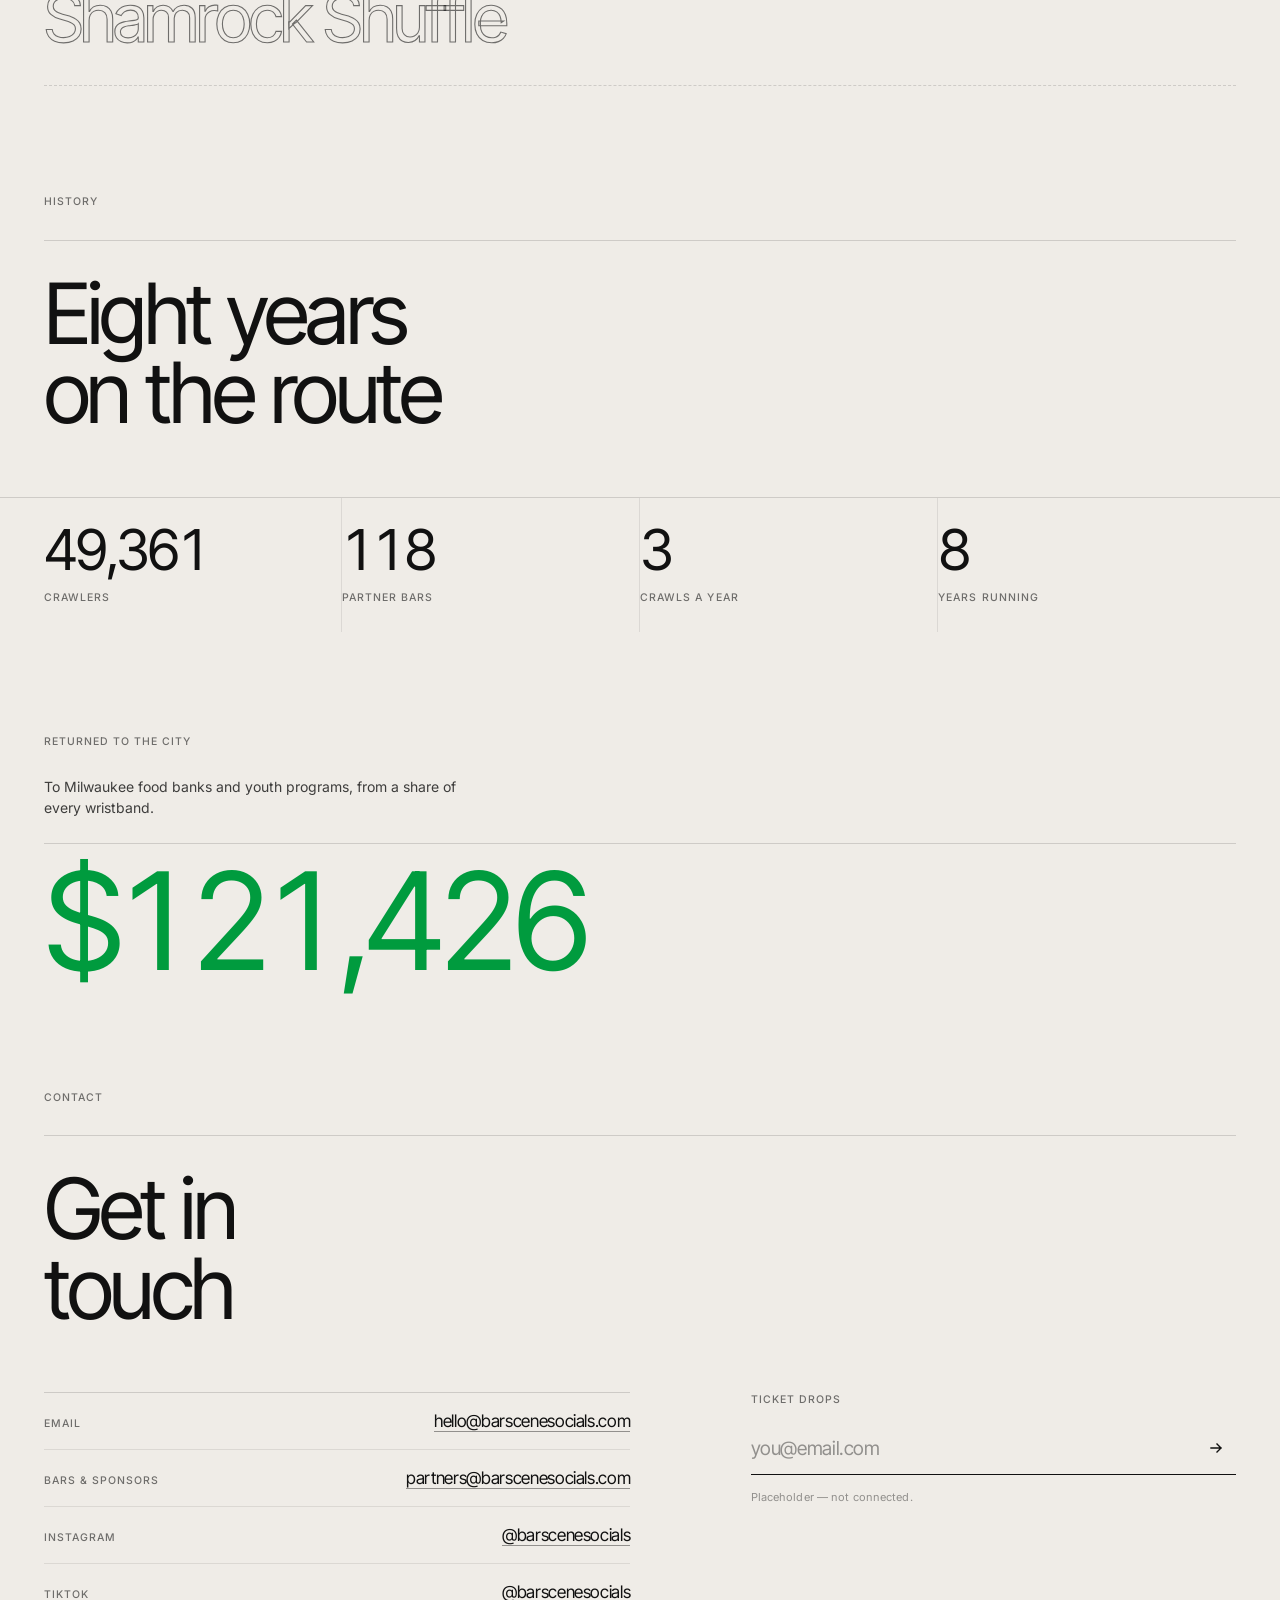
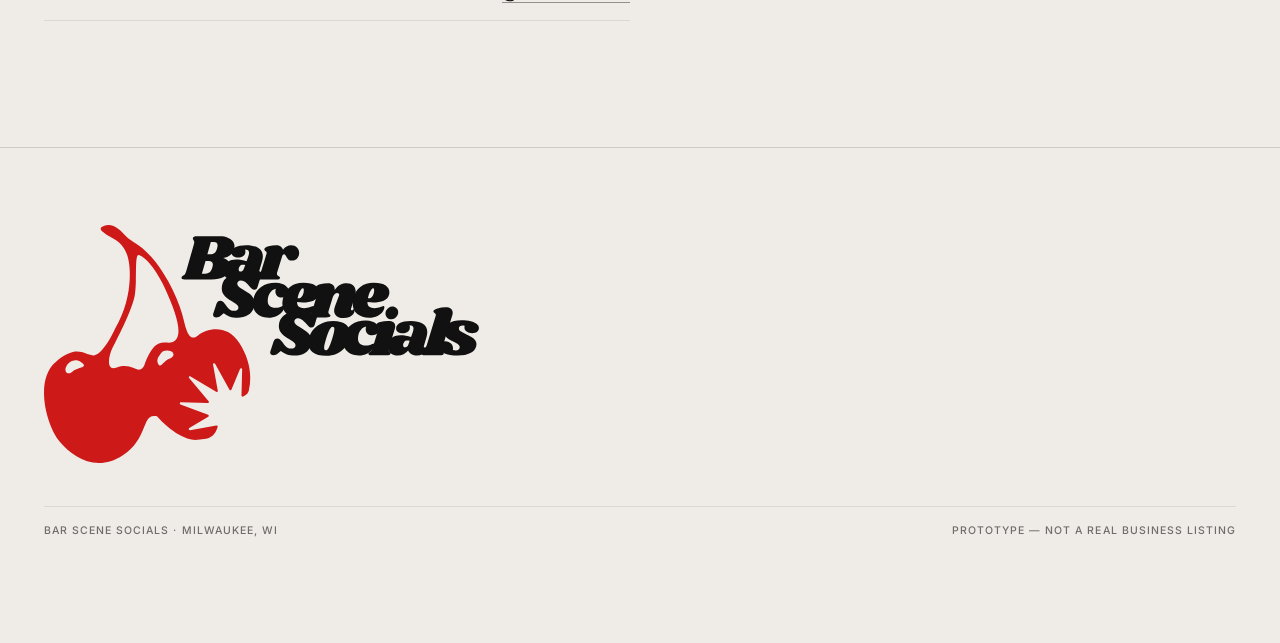
==== commit 12bec7ae: "Dynamic cursor, section renumbering, bug scan - Cursor: hairline ring by default, the event's mark o" ====
--- a/index.html
+++ b/index.html
@@ -25,6 +25,17 @@
      (Wis. Stat. ch. 125). Copy is deliberately declarative — playful
      phrasing here defeats the point.
      ══════════════════════════════════════════════════════════════════ -->
+<!-- ══════════════════════════ CURSOR ══════════════════════════
+     A ring by default; over an event zone the ring recedes and that
+     event's mark takes its place. Only mounted on fine pointers, and the
+     native cursor is only hidden once JS has taken over — if the script
+     never runs you keep the system cursor. -->
+<div class="cur" id="cur" aria-hidden="true">
+  <span class="cur__ring"></span>
+  <span class="cur__dot"></span>
+  <span class="cur__art"></span>
+</div>
+
 <div class="gate" id="gate" role="dialog" aria-modal="true" aria-labelledby="gateTitle" hidden>
   <div class="gate__panel" id="gatePanel" tabindex="-1">
     <span class="gate__cherry" aria-hidden="true"></span>
@@ -50,8 +61,8 @@
 <!-- ══════════════════════════════════════════════════════════════════
      TOP BAR
      Lockup left, live section readout right. The readout is a nav
-     component that reports rather than navigates — it names where you
-     are (N.001 / NEXT) so the floating capsule below can stay short.
+     component that reports rather than navigates — it names which
+     section you are in, so the floating capsule below can stay short.
      ══════════════════════════════════════════════════════════════════ -->
 <header class="top">
   <a class="lockup" href="#top" aria-label="Bar Scene Socials — top">
@@ -59,7 +70,6 @@
     <span class="lockup__word" role="img" aria-label="Bar Scene Socials"></span>
   </a>
   <p class="readout" aria-live="polite">
-    <span class="readout__n" id="readoutN">N.000</span>
     <span class="readout__rule" aria-hidden="true"></span>
     <span class="readout__label" id="readoutLabel">Index</span>
   </p>
@@ -106,18 +116,12 @@
         <span class="line">with a crowd.</span>
       </h1>
     </div>
-
-    <div class="hero__foot">
-      <span class="hero__cap">Brady Street, Milwaukee</span>
-      <span class="hero__cap hero__cap--end">Three crawls a year</span>
-    </div>
-  </div>
-</section>
-
-<!-- ══════════════════════════ N.001 — NEXT ══════════════════════════ -->
-<section class="sec sec--feature" id="next" data-sec="N.001" data-label="Upcoming">
+  </div>
+</section>
+
+<!-- ══════════════════════════ UPCOMING ══════════════════════════ -->
+<section class="sec sec--feature" id="next" data-label="Upcoming" data-cursor="bats">
   <header class="sec__head sec__head--split grid">
-    <p class="label sec__n">N.001</p>
     <p class="label sec__kicker">Upcoming</p>
     <span class="sec__rule" aria-hidden="true"></span>
     <h2 class="sec__title">Haunted<br />Bar Hop</h2>
@@ -216,10 +220,9 @@
   </div>
 </section>
 
-<!-- ══════════════════════════ N.002 — CALENDAR ══════════════════════════ -->
-<section class="sec" id="calendar" data-sec="N.002" data-label="Calendar">
+<!-- ══════════════════════════ CALENDAR ══════════════════════════ -->
+<section class="sec" id="calendar" data-label="Calendar">
   <header class="sec__head grid">
-    <p class="label sec__n">N.002</p>
     <p class="label sec__kicker">Calendar</p>
     <span class="sec__rule" aria-hidden="true"></span>
     <h2 class="sec__title">Also<br />announced</h2>
@@ -228,25 +231,26 @@
   <!-- Announced-but-undetailed crawls. One row each: nothing to sell yet,
        so nothing beyond the fact that it exists and when. -->
   <ol class="cal">
-    <li>
-      <span class="cal__n label">002 / A</span>
+    <li data-cursor="candy-cane">
+      <span class="cal__eyebrow">
+        <span class="cal__date label">12 Dec 2026</span>
+        <span class="cal__state"><i aria-hidden="true"></i>Coming soon</span>
+      </span>
       <span class="cal__name" data-text="12 Bars of Christmas">12 Bars of Christmas</span>
-      <span class="cal__date label">12 Dec 2026</span>
-      <span class="cal__state"><i aria-hidden="true"></i>Coming soon</span>
     </li>
-    <li>
-      <span class="cal__n label">002 / B</span>
+    <li data-cursor="clover">
+      <span class="cal__eyebrow">
+        <span class="cal__date label">17 Mar 2027</span>
+        <span class="cal__state"><i aria-hidden="true"></i>Coming soon</span>
+      </span>
       <span class="cal__name" data-text="Shamrock Shuffle">Shamrock Shuffle</span>
-      <span class="cal__date label">17 Mar 2027</span>
-      <span class="cal__state"><i aria-hidden="true"></i>Coming soon</span>
     </li>
   </ol>
 </section>
 
-<!-- ══════════════════════════ N.003 — RECORD ══════════════════════════ -->
-<section class="sec" id="history" data-sec="N.003" data-label="History">
+<!-- ══════════════════════════ RECORD ══════════════════════════ -->
+<section class="sec" id="history" data-label="History">
   <header class="sec__head grid">
-    <p class="label sec__n">N.003</p>
     <p class="label sec__kicker">History</p>
     <span class="sec__rule" aria-hidden="true"></span>
     <h2 class="sec__title">Eight years<br />on the route</h2>
@@ -266,10 +270,9 @@
   </div>
 </section>
 
-<!-- ══════════════════════════ N.004 — CONTACT ══════════════════════════ -->
-<section class="sec" id="contact" data-sec="N.004" data-label="Contact">
+<!-- ══════════════════════════ CONTACT ══════════════════════════ -->
+<section class="sec" id="contact" data-label="Contact">
   <header class="sec__head grid">
-    <p class="label sec__n">N.004</p>
     <p class="label sec__kicker">Contact</p>
     <span class="sec__rule" aria-hidden="true"></span>
     <h2 class="sec__title">Get in<br />touch</h2>
--- a/css/styles.css
+++ b/css/styles.css
@@ -7,10 +7,10 @@
    page is coloured at all.
 
      RED    the brand speaking, and the transaction.
-            Brand: the cherry (lockup + hero field), the two Shrikhand
-            words in the headline. Transaction: the nav dot, the
-            countdown, the ticket, the dock CTA.
-     BUTTER the N.001 panel. One section, edge to edge, nowhere else.
+            Brand: the cherry, wherever the mark appears.
+            Transaction: the countdown, the release chip, the ticket on
+            hover, the "Get tickets" link, the dock CTA.
+     BUTTER the Upcoming panel. One section, edge to edge, nowhere else.
      VOLT   the amount returned to the city. One figure, forever.
 
    Before adding a fourth colour — or a red that isn't brand or
@@ -31,7 +31,7 @@
   --rule:     rgba(17,17,17,.15);
   --rule-soft:rgba(17,17,17,.09);
   --red:      #CE1919;
-  --butter:   #FFFFA7;   /* one section only — N.001 */
+  --butter:   #FFFFA7;   /* one section only — Upcoming */
   /* One figure only — the amount returned. Electric, but pulled back
      from #00C24E, which measured 2.02:1 on paper. This is 3.10:1, which
      clears the large-text minimum while still reading as voltage. */
@@ -104,6 +104,112 @@
   margin:14px 0 0;
   letter-spacing:.01em;
 }
+
+/* ═══════════════════════════════════════════════════════════════════
+   CURSOR
+   ───────────────────────────────────────────────────────────────────
+   Three states, one element:
+
+     default      a hairline ring — the same drawing language as every
+                  rule on the page, just closed into a circle
+     event zone   the ring recedes and that crawl's mark takes over,
+                  angled like a cursor rather than sitting upright
+     interactive  whichever is showing grows and leans further
+
+   The native cursor is hidden by a class JS adds to <html>, never by the
+   stylesheet alone — if the script fails you keep the system cursor
+   instead of losing the pointer entirely.
+   ═══════════════════════════════════════════════════════════════════ */
+.cur{
+  position:fixed; top:0; left:0; z-index:300;
+  pointer-events:none;
+  opacity:0;
+  transition:opacity .25s var(--ease);
+  will-change:transform;
+}
+.cur.is-live{ opacity:1; }
+html.has-cur, html.has-cur *{ cursor:none !important; }
+
+.cur__ring,
+.cur__dot,
+.cur__art{
+  position:absolute; top:0; left:0;
+  transform-origin:50% 50%;
+}
+
+/* Ring + dot. difference blending means one drawing reads on paper,
+   butter, ink and photography without a single per-section override. */
+.cur__ring{
+  width:32px; height:32px; margin:-16px 0 0 -16px;
+  border:1.25px solid #fff;
+  border-radius:50%;
+  mix-blend-mode:difference;
+  transition:width .32s var(--ease), height .32s var(--ease),
+             margin .32s var(--ease), opacity .28s var(--ease),
+             border-width .28s var(--ease);
+}
+.cur__dot{
+  width:4px; height:4px; margin:-2px 0 0 -2px;
+  border-radius:50%;
+  background:#fff;
+  mix-blend-mode:difference;
+  transition:opacity .22s var(--ease), transform .3s var(--ease);
+}
+
+/* Interactive: the ring opens up and the dot gets out of its way, so the
+   pointer reads as reaching for something rather than resting. */
+.cur.is-hot .cur__ring{
+  width:58px; height:58px; margin:-29px 0 0 -29px;
+  border-width:1px;
+}
+.cur.is-hot .cur__dot{ opacity:0; transform:scale(.4); }
+
+/* ── Event marks ──
+   Rotated anticlockwise and hung down-right of the hotspot so the mark
+   sits where a cursor's blade would, not centred on the point like a
+   sticker. */
+.cur__art{
+  width:46px; height:46px;
+  margin:-4px 0 0 -6px;
+  background-position:center;
+  background-repeat:no-repeat;
+  background-size:contain;
+  opacity:0;
+  transform:rotate(-20deg) scale(.7);
+  transform-origin:14% 14%;
+  transition:opacity .26s var(--ease), transform .38s var(--ease);
+}
+.cur[data-cursor] .cur__art{ opacity:1; transform:rotate(-20deg) scale(1); }
+/* The ring steps aside when a mark is showing — two cursors at once is
+   just clutter — but the dot stays as the actual point of contact. */
+.cur[data-cursor] .cur__ring{ opacity:0; }
+.cur[data-cursor].is-hot .cur__art{ transform:rotate(-30deg) scale(1.22); }
+.cur[data-cursor].is-hot .cur__dot{ opacity:1; transform:none; }
+
+.cur[data-cursor="bats"]       .cur__art{ background-image:url(../assets/cur-bats.png); }
+.cur[data-cursor="candy-cane"] .cur__art{ background-image:url(../assets/cur-candy-cane.png); }
+.cur[data-cursor="clover"]     .cur__art{ background-image:url(../assets/cur-clover.png); }
+
+/* No custom cursor on touch — there is no pointer to replace. */
+@media (pointer:coarse){
+  .cur{ display:none; }
+  html.has-cur, html.has-cur *{ cursor:auto !important; }
+}
+
+/* ═══════════════ FOCUS ═══════════════ */
+:focus-visible{
+  outline:2px solid currentColor;
+  outline-offset:3px;
+  border-radius:2px;
+}
+/* On the two dark chrome elements the ring needs to be light rather than
+   inherit the link's own colour. */
+.top :focus-visible,
+.dock :focus-visible{ outline-color:#fff; }
+.dock__cta:focus-visible{ outline-color:#fff; outline-offset:4px; }
+/* The gate panel is focused programmatically to move the reader into the
+   dialog; it is not tab-reachable, so it should not draw a ring. */
+.gate__panel:focus-visible{ outline:none; }
 
 /* ═══════════════ AGE GATE ═══════════════ */
 .gate{
@@ -189,11 +295,6 @@
 
 /* Live section readout. Reports position; doesn't navigate. */
 .readout{ display:flex; align-items:center; gap:10px; margin:0; }
-.readout__n{
-  font-family:var(--f-ui); font-size:10.5px; font-weight:500;
-  letter-spacing:.1em; color:#fff;
-  font-variant-numeric:tabular-nums;
-}
 .readout__rule{ width:26px; height:1px; background:rgba(255,255,255,.42); }
 .readout__label{
   font-size:10.5px; font-weight:500; letter-spacing:.1em;
@@ -250,12 +351,6 @@
 }
 .dock__group a:hover{ color:#fff; }
 .dock__group a.is-active{ color:#fff; }
-/* The dot only exists on the active item — the single piece of colour
-   the navigation is allowed. */
-.dock__group a.is-active::before{
-  content:''; width:5px; height:5px; border-radius:50%;
-  background:var(--red);                       /* ← red 2 of 4 */
-}
 
 .dock__cta{
   position:relative; overflow:hidden;
@@ -273,7 +368,9 @@
   background:#000; opacity:0;
   transition:opacity .3s var(--ease);
 }
-.dock__cta:hover::after{ opacity:.18; }
+@media (hover: hover) and (pointer: fine){
+  .dock__cta:hover::after{ opacity:.18; }
+}
 
 /* ── Flip-up label ──
    Two stacked copies of the word inside a 1em window; hover slides the
@@ -291,12 +388,15 @@
 /* Section links flip once and settle. Only the ticket CTA keeps
    cycling — it's the one thing on the bar asking to be clicked. */
 .dock__group a .flip i{ transition:transform .38s cubic-bezier(.76,0,.24,1); }
-.dock__group a:hover .flip i,
 .dock__group a:focus-visible .flip i{ transform:translateY(-100%); }
-
-.dock__cta:hover .flip i,
 .dock__cta:focus-visible .flip i{
   animation:flipcycle 1.6s cubic-bezier(.76,0,.24,1) infinite;
+}
+@media (hover: hover) and (pointer: fine){
+  .dock__group a:hover .flip i{ transform:translateY(-100%); }
+  .dock__cta:hover .flip i{
+    animation:flipcycle 1.6s cubic-bezier(.76,0,.24,1) infinite;
+  }
 }
 @keyframes flipcycle{
   0%,  22%  { transform:translateY(0); }
@@ -349,7 +449,9 @@
   position:relative; z-index:1;
   flex:1;
   display:flex; flex-direction:column;
-  padding:calc(var(--top-h) + clamp(26px,4vh,54px)) var(--m) clamp(18px,2.4vw,26px);
+  /* Bottom padding carries the type off the edge now that the caption
+     row is gone — at the old 18–26px the headline sat on the trim. */
+  padding:calc(var(--top-h) + clamp(26px,4vh,54px)) var(--m) clamp(44px,7vh,96px);
 }
 /* Bottom-left at every size. Stacked, the type is the composition; on a
    wide screen it drops to a single line along the foot so the footage
@@ -385,20 +487,6 @@
   }
 }
 
-/* Caption row — the same pattern as the poster's, so a photograph is
-   labelled the same way wherever it appears on the site. */
-.hero__foot{
-  display:flex; justify-content:space-between; gap:16px;
-  padding-top:clamp(12px,1.4vw,18px);
-  border-top:1px solid rgba(239,236,231,.32);
-}
-.hero__cap{
-  font-size:10.5px; font-weight:500;
-  letter-spacing:.14em; text-transform:uppercase;
-  color:rgba(239,236,231,.74);
-}
-.hero__cap--end{ text-align:right; }
-
 /* ── The brand face in the headline ──
    Measured, not guessed: at the same font-size Inter Tight caps stand at
    .73em and Shrikhand's at .67em, so Shrikhand runs 1.09× LARGER for the
@@ -521,8 +609,7 @@
   margin-bottom:clamp(0px,1vw,10px);
 }
 .sec__head{ row-gap:clamp(14px,2vw,22px); align-items:start; }
-.sec__n{ grid-column:1 / -1; color:var(--ink); }
-.sec__kicker{ grid-column:1 / -1; margin-top:-8px; }
+.sec__kicker{ grid-column:1 / -1; }
 .sec__rule{
   grid-column:1 / -1;
   height:1px;
@@ -574,8 +661,7 @@
   max-width:30ch;
 }
 @media (min-width:900px){
-  .sec__n{ grid-column:1 / span 2; }
-  .sec__kicker{ grid-column:3 / span 3; margin-top:0; }
+  .sec__kicker{ grid-column:1 / span 4; }
   .sec__title{ grid-column:1 / -1; }
 }
 
@@ -598,6 +684,11 @@
   font-family:var(--f-display);
   font-size:clamp(15px,1.35vw,21px);
   letter-spacing:-.02em;
+  /* An email address is one unbreakable token. Without these it pushed
+     the document 27px wider than a 320px viewport — a flex child will not
+     shrink below its content unless it is told it may. */
+  min-width:0;
+  overflow-wrap:anywhere;
 }
 .spec a{ border-bottom:1px solid var(--ink-42); transition:border-color .3s; }
 .spec a:hover{ border-color:var(--ink); }
@@ -648,40 +739,6 @@
   letter-spacing:.1em; color:var(--ink-42);
   font-variant-numeric:tabular-nums;
 }
-
-/* ── Buttons ──────────────────────────────────────────────────────
-   Squared, hairline-bordered, with the fill wiping up from the bottom
-   and the arrow stepping diagonally. Kept visually distinct from the
-   nav capsules: rounded = navigate, squared = act. */
-.btn{
-  display:inline-flex; align-items:center; justify-content:space-between;
-  gap:34px;
-  position:relative; overflow:hidden;
-  padding:16px 20px;
-  border:1px solid var(--ink);
-  border-radius:3px;
-  font-family:var(--f-ui); font-size:13px; font-weight:500;
-  letter-spacing:.01em;
-  color:var(--ink);
-  cursor:pointer;
-}
-.btn > *{ position:relative; z-index:1; }
-.btn::before{
-  content:''; position:absolute; inset:0; z-index:0;
-  background:var(--ink);
-  transform:translateY(101%);
-  transition:transform .5s var(--ease);
-}
-.btn:hover{ color:var(--paper); }
-.btn:hover::before{ transform:translateY(0); }
-.btn svg{
-  width:15px; height:15px; flex:none;
-  fill:none; stroke:currentColor; stroke-width:1.4;
-  stroke-linecap:square;
-  transition:transform .5s var(--ease);
-}
-.btn:hover svg{ transform:translate(3px,-3px); }
-.btn--fill{ width:100%; max-width:340px; }
 
 /* Heading and release chip share a baseline row, and that row is the
    anchor the nav's ticket CTA lands on — it's an action, so it should
@@ -756,7 +813,10 @@
      easing toward it. */
   transition:background-color .22s cubic-bezier(.2,0,0,1);
 }
-.ticket:hover{ background:var(--red); }
+@media (hover: hover) and (pointer: fine){
+  .ticket:hover{ background:var(--red); }
+  .ticket:hover::after{ animation:shimmer 1.15s infinite; }
+}
 
 /* Shimmer — butter, so the highlight reads as the section's own light
    rather than a generic gloss. Creeps in, sweeps, overshoots the far
@@ -771,9 +831,18 @@
     transparent 64%);
   transform:translateX(-135%);
 }
-.ticket:hover::after{ animation:shimmer 1.15s infinite; }
-.ticket.is-flashing{ background:var(--red); }
-.ticket.is-flashing::after{ animation:shimmer 1.15s 1; }
+/* Arrival cue. The ticket stays black and takes a single white pass —
+   the red fill belongs to hover, where it answers a pointer; firing it on
+   arrival made the ticket look pressed by something the visitor did not
+   do. A light passing over it reads as "look here" without claiming an
+   interaction happened. */
+.ticket.is-flashing::after{
+  background:linear-gradient(104deg,
+    transparent 36%,
+    rgba(255,255,255,.6) 50%,
+    transparent 64%);
+  animation:shimmer 1.15s 1;
+}
 /* Off the mark immediately — no ease-in creep — then overshoots and rocks
    back once before leaving. The bounce is the pull-back keyframe at 62%,
    not an easing curve, which is what reads as spring rather than lag. */
@@ -851,19 +920,22 @@
   list-style:none; margin:clamp(34px,5vw,64px) 0 0; padding:0 var(--m);
   border-top:1px solid var(--rule);
 }
+/* Date and status sit together as one eyebrow above the name — the same
+   small-label-then-headline order every other section uses. */
 .cal li{
-  display:grid;
-  grid-template-columns:auto 1fr auto;
-  grid-template-areas:'n date state' 'name name name';
-  align-items:center; gap:6px clamp(14px,2vw,32px);
+  display:block;
   padding:clamp(22px,2.6vw,34px) 0;
   border-bottom:1px solid var(--rule);
   transition:padding-left .5s var(--ease);
 }
 .cal li:hover{ padding-left:clamp(10px,1.4vw,22px); }
-.cal__n{ grid-area:n; }
+.cal__eyebrow{
+  display:flex; align-items:center; flex-wrap:wrap;
+  gap:6px clamp(14px,1.8vw,26px);
+  margin-bottom:clamp(10px,1.2vw,16px);
+}
 .cal__name{
-  grid-area:name;
+  display:block;
   position:relative;
   font-family:var(--f-display);
   font-size:clamp(30px,5.2vw,88px);
@@ -882,11 +954,10 @@
 }
 .cal li:hover .cal__name{ -webkit-text-stroke-color:var(--ink-42); }
 .cal li:hover .cal__name::after{ clip-path:inset(0 0 0 0); }
-.cal__date{ grid-area:date; text-align:right; }
+.cal__date{ color:var(--ink-58); }
 /* Live "coming soon" chip — a slow pulse, so the row reads as pending
    rather than broken. */
 .cal__state{
-  grid-area:state;
   display:inline-flex; align-items:center; gap:8px;
   font-size:10.5px; font-weight:500; letter-spacing:.1em;
   text-transform:uppercase; color:var(--ink-58);
@@ -905,13 +976,7 @@
    provisional. */
 .cal{ border-top-style:dashed; }
 .cal li{ border-bottom-style:dashed; }
-@media (min-width:900px){
-  .cal li{
-    grid-template-columns:7rem 1fr 10rem 8rem;
-    grid-template-areas:'n name date state';
-  }
-  .cal__date{ text-align:left; }
-}
+
 
 /* ═══════════════ RECORD ═══════════════ */
 .figs{
@@ -1022,22 +1087,27 @@
    ═══════════════════════════════════════════════════════════════════ */
 @media (max-width:900px){
   :root{ --top-h:58px; }
-  .readout__label{ display:none; }
-  .readout__rule{ width:16px; }
+  /* The label IS the readout now that the numeral is gone — hiding it
+     here left an orphaned dash. Drop the rule instead. */
+  .readout__rule{ display:none; }
+  .readout__label{ min-width:0; }
   .strip{ grid-template-columns:1fr 1fr; }
   .strip > div:nth-child(2n){ border-right:0; }
   .strip > div:nth-child(-n+2){ border-bottom:1px solid var(--rule-soft); }
   .figs{ grid-template-columns:1fr 1fr; }
   .figs > div:nth-child(2n){ border-right:0; }
   .figs > div:nth-child(-n+2){ border-bottom:1px solid var(--rule-soft); }
-  .btn--fill{ max-width:none; }
+}
+
+@media (max-width:420px){
+  .spec > div{ flex-direction:column; align-items:flex-start; gap:7px; }
+  .spec dd{ text-align:left; }
 }
 
 @media (max-width:620px){
   .dock{ left:var(--m); right:var(--m); transform:none; justify-content:space-between; padding:5px; gap:2px; }
   .dock__group a{ padding:6px 8px; font-size:11px; }
   .dock__cta{ padding:6px 13px; font-size:11px; }
-  .dock__group a.is-active::before{ display:none; }
   .clock b{ font-size:23px; }
   .foot{ padding-bottom:calc(clamp(14px,2vw,26px) + 74px); }
 }
@@ -1046,6 +1116,9 @@
   html{ scroll-behavior:auto; }
   *,*::before,*::after{ animation-duration:.001ms !important; transition-duration:.001ms !important; }
   .rv{ opacity:1; transform:none; }
+  .cur__ring,.cur__dot,.cur__art{ transition:none; }
+  .cur__art{ transform:rotate(-20deg) scale(1); }
+  .cur[data-cursor].is-hot .cur__art{ transform:rotate(-20deg) scale(1.1); }
   .flip i{ animation:none !important; transition:none !important; }
   .ticket::after{ animation:none; }
 }
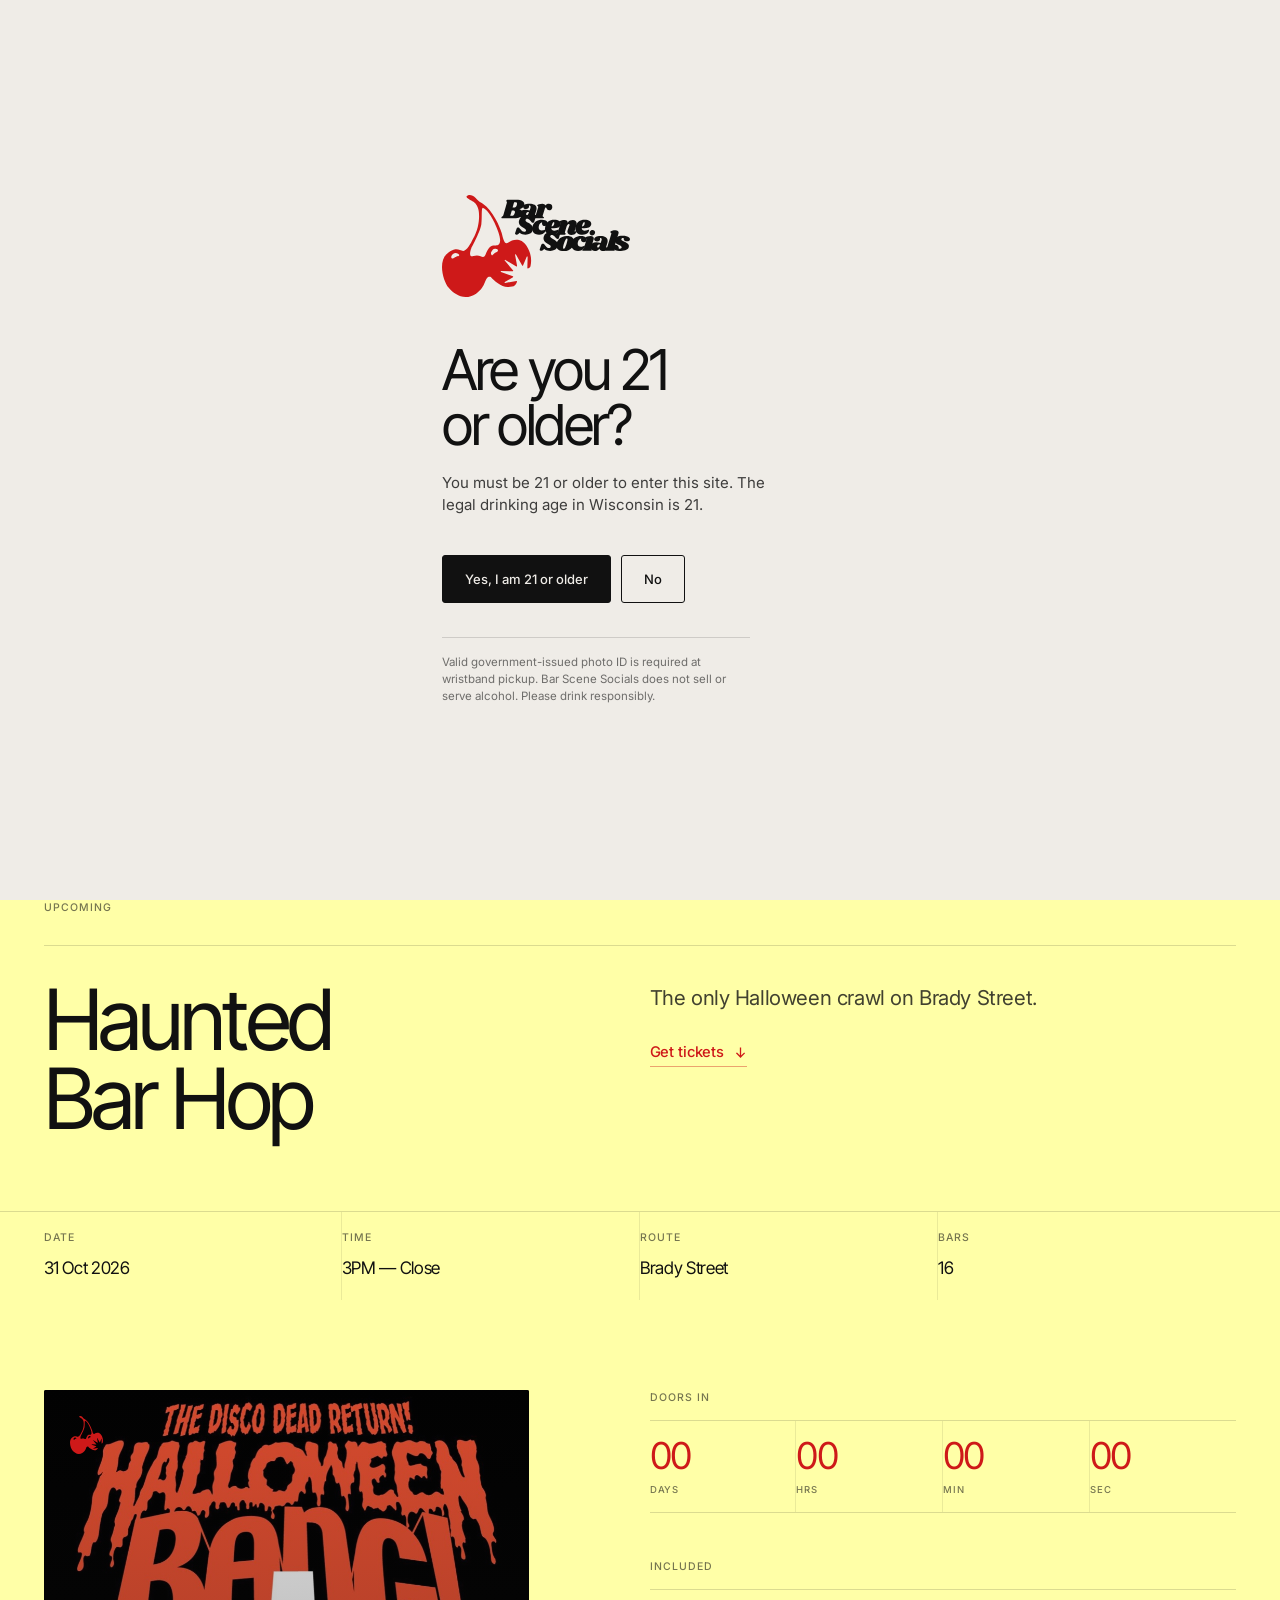
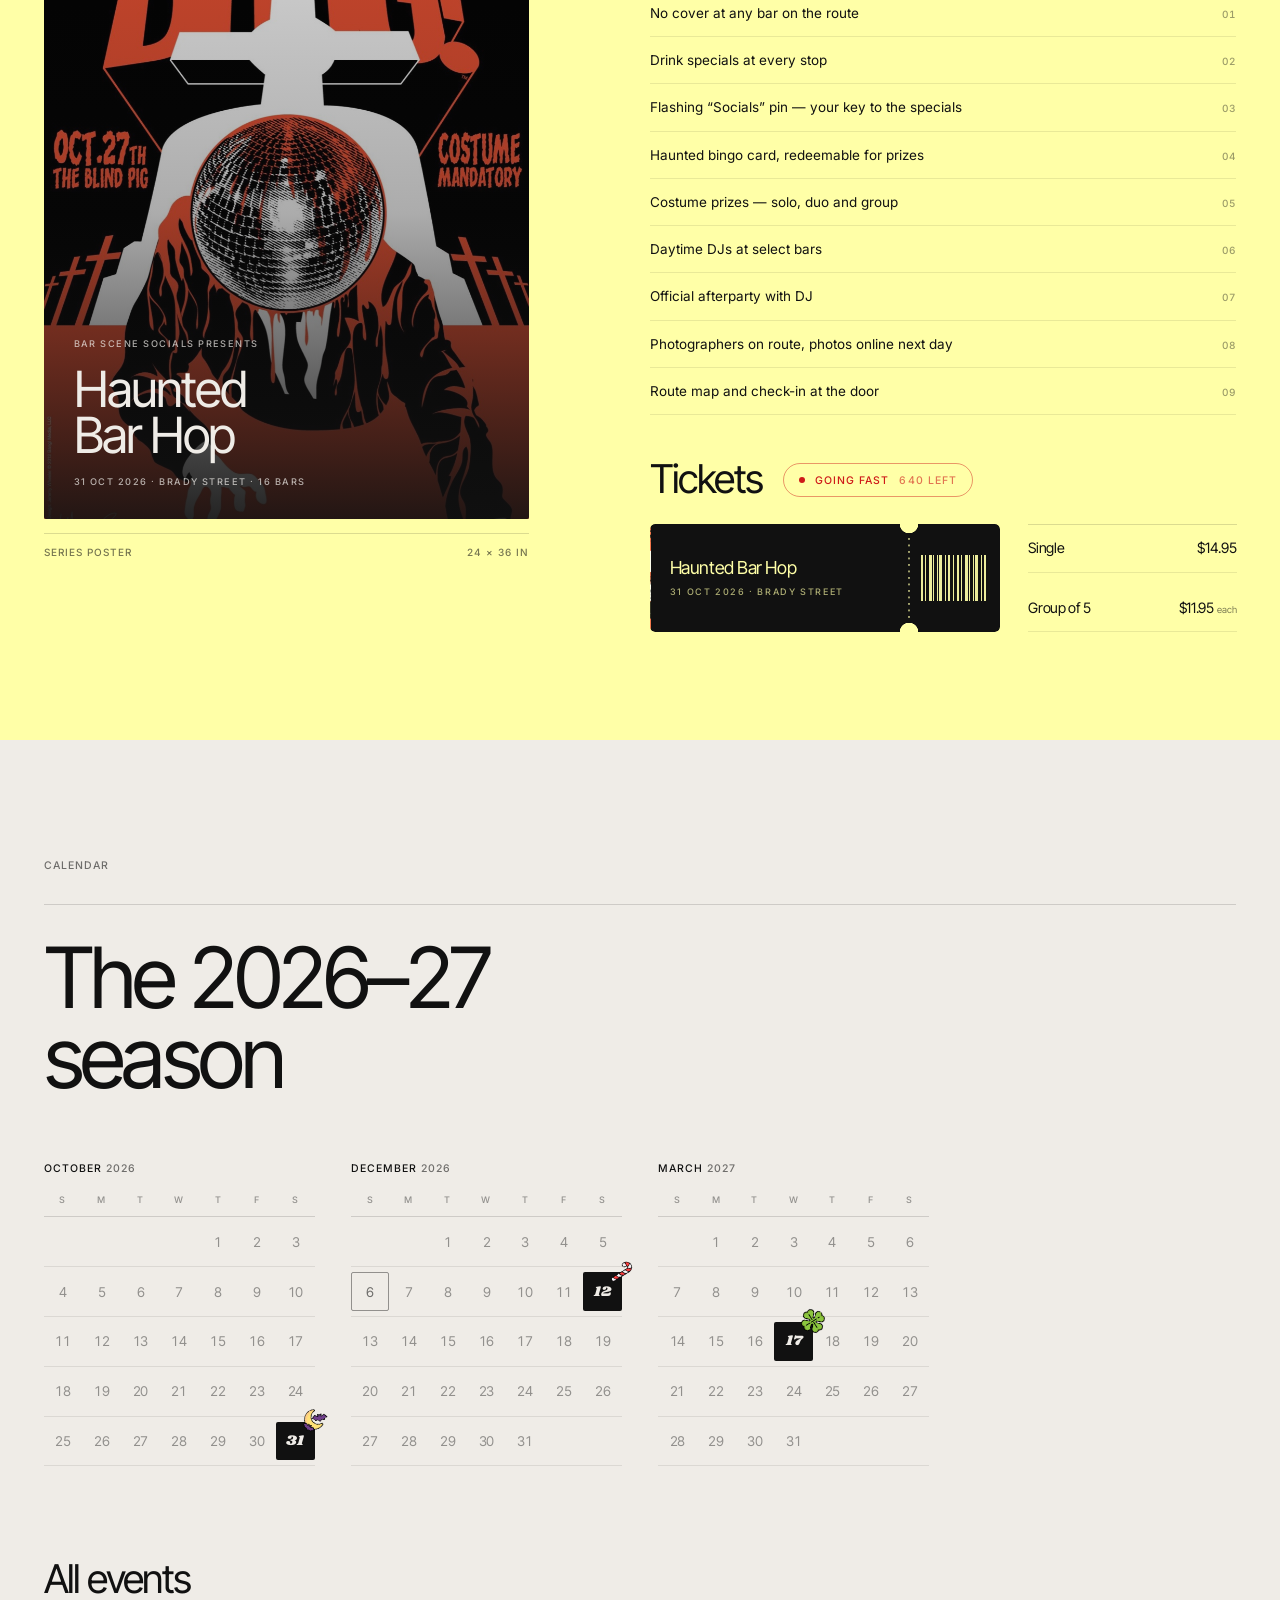
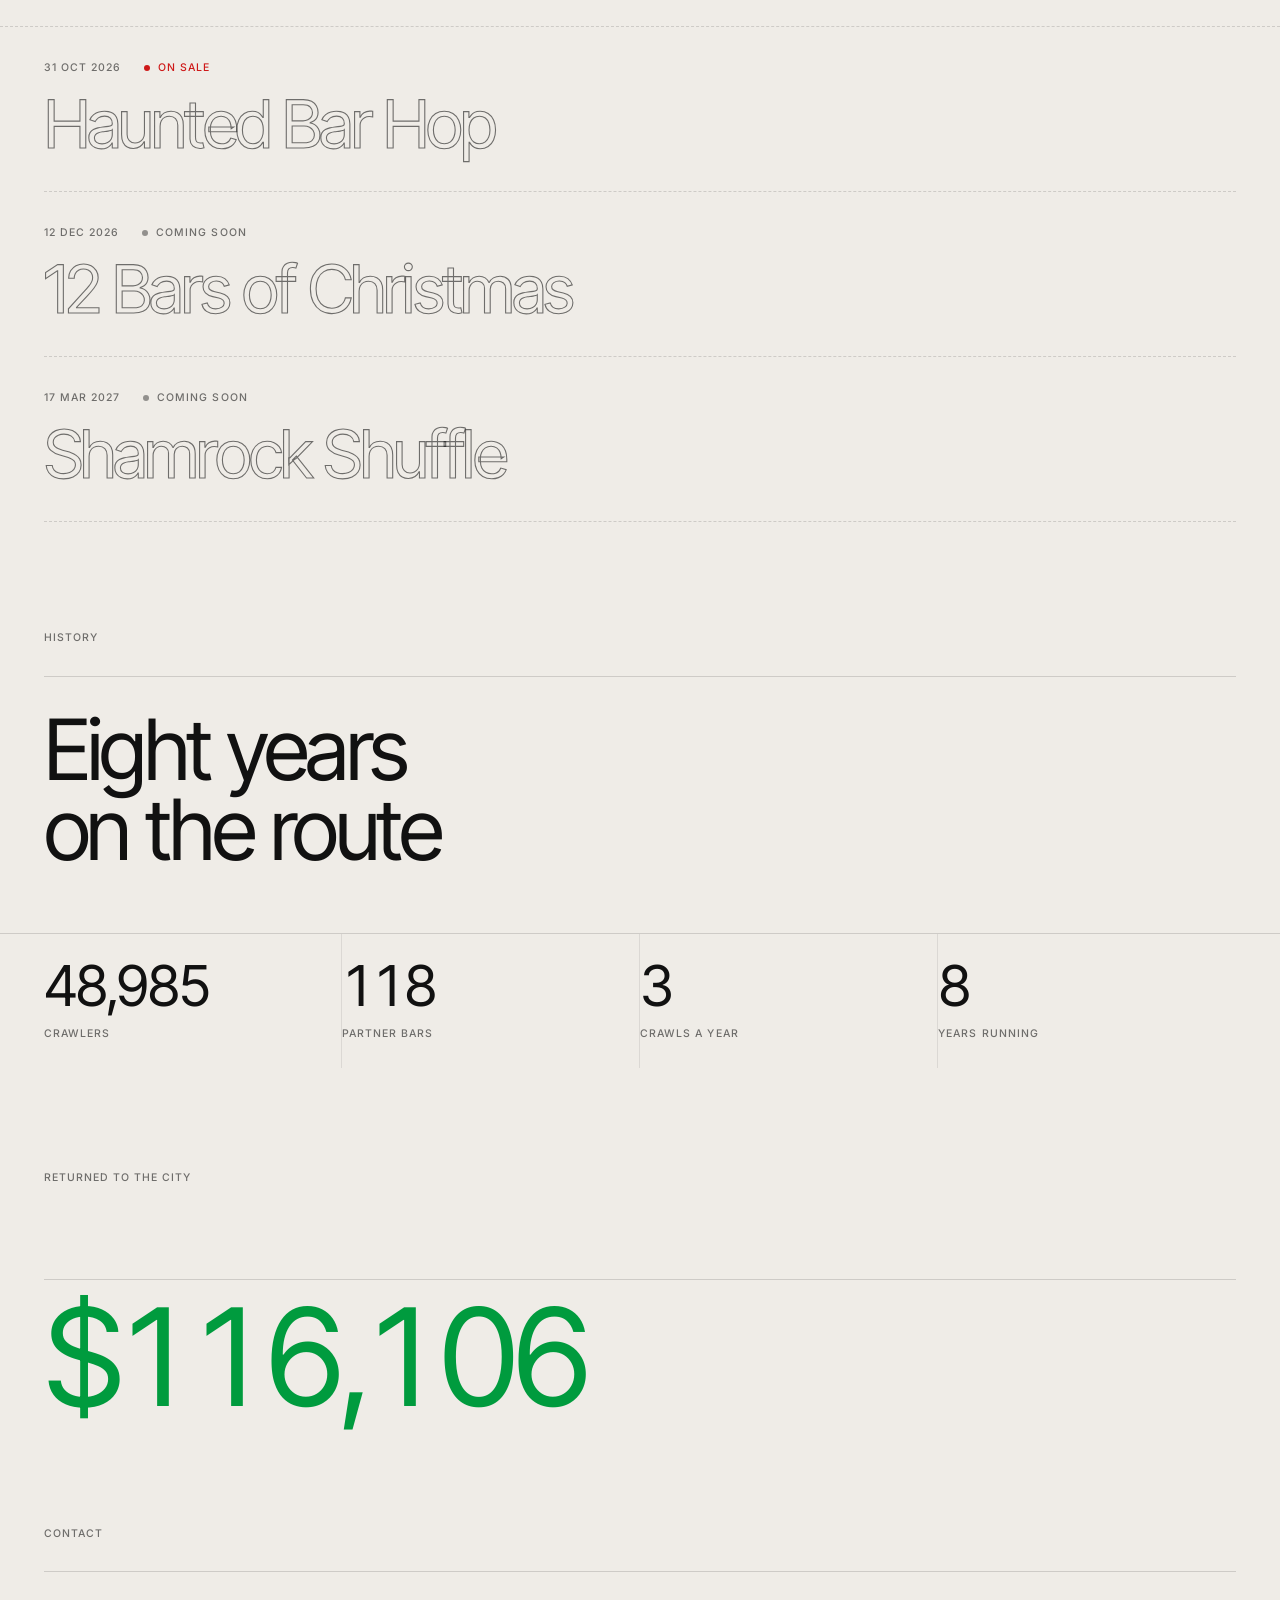
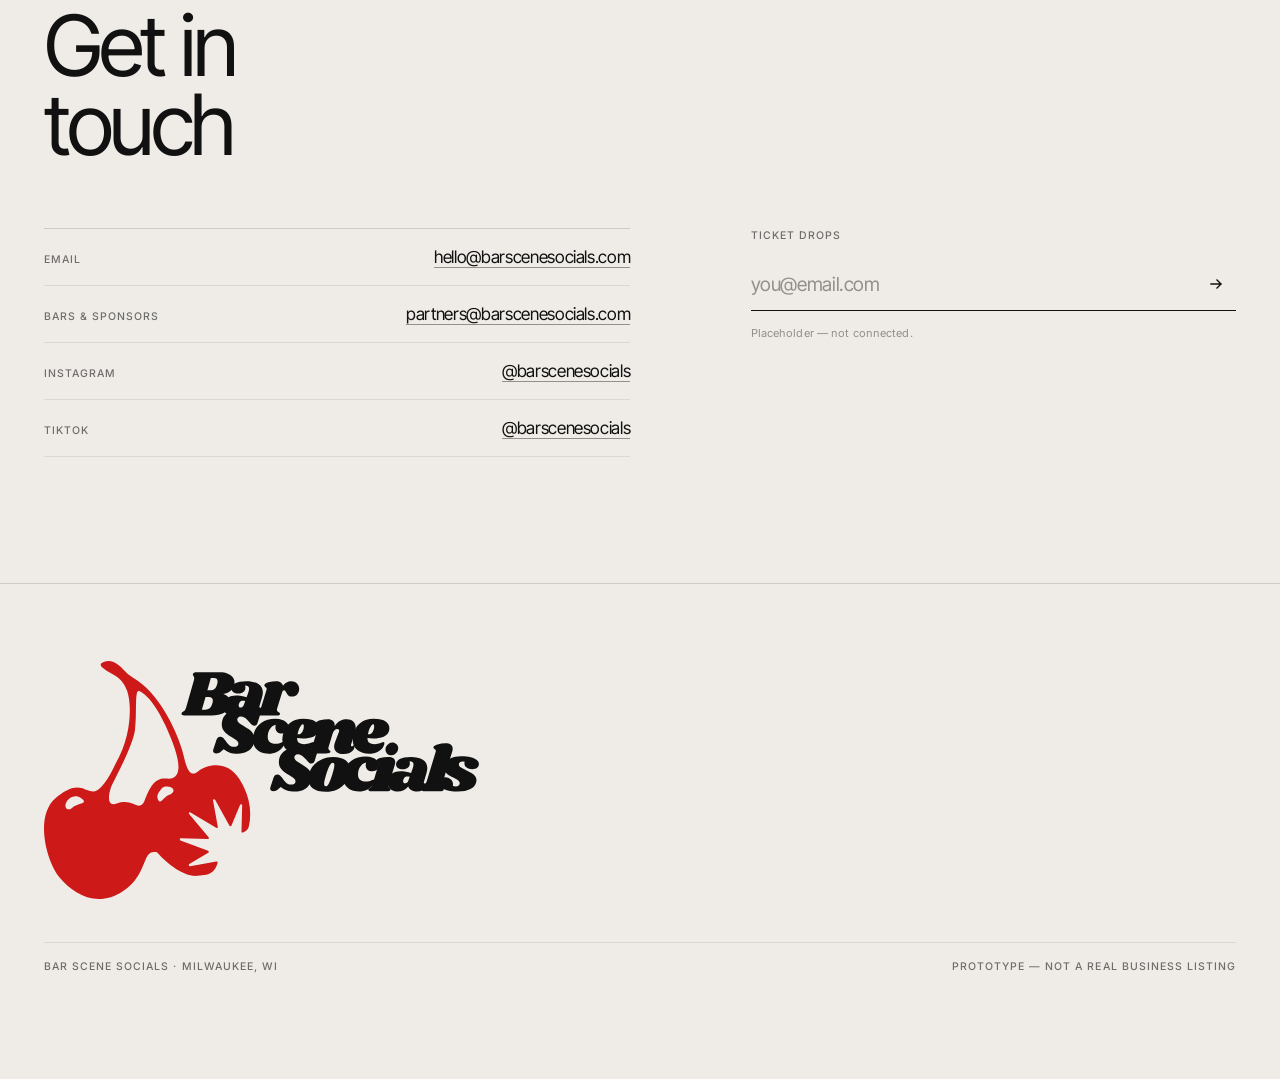
==== commit 65ce62ef: "Bigger double lightning, one-line prices, calendar cleanup Storm - Two strikes per cycle: A leans ri" ====
--- a/index.html
+++ b/index.html
@@ -38,7 +38,10 @@
 
 <div class="gate" id="gate" role="dialog" aria-modal="true" aria-labelledby="gateTitle" hidden>
   <div class="gate__panel" id="gatePanel" tabindex="-1">
-    <span class="gate__cherry" aria-hidden="true"></span>
+    <!-- The full stacked lockup rather than the cherry alone. This is the
+         first thing anyone sees, and the mark on its own asks the visitor
+         to already know whose site they are being stopped at. -->
+    <img class="gate__lockup" src="assets/lockup-stacked.svg" alt="Bar Scene Socials" width="1158" height="633" />
 
     <div class="gate__ask" id="gateAsk">
       <h2 class="gate__title" id="gateTitle">Are you 21 or older?</h2>
@@ -121,6 +124,41 @@
 
 <!-- ══════════════════════════ UPCOMING ══════════════════════════ -->
 <section class="sec sec--feature" id="next" data-label="Upcoming" data-cursor="bats">
+
+  <!-- Weather. Two strikes, each a pair: a wash anchored on that bolt's
+       head, and the bolt itself, drawn as a stroke in the same language as
+       every rule on the page rather than as a filled cartoon. White on
+       butter only moves one channel, so a bolt without its wash reads as a
+       glitch — the wash is what gives the light a source.
+
+       A leans right and short, B leans left and long, so the pair never
+       reads as one drawing mirrored. B fires 180ms after A: close enough
+       to be the same storm, far enough apart to be two strikes.
+
+       Everything sits behind the content and animates opacity only, and
+       the cycle is started by the section entering view so a strike is
+       never something you scrolled past. -->
+  <div class="storm" aria-hidden="true">
+    <span class="storm__wash storm__wash--a"></span>
+    <!-- Head and tail run past the viewBox so each strike is cut by the
+         box rather than starting and stopping in mid-air. -->
+    <svg class="storm__bolt storm__bolt--a" viewBox="0 0 150 330" fill="none" stroke="#fff"
+         stroke-linejoin="miter" stroke-linecap="square" aria-hidden="true">
+      <path d="M112 -6 L34 128 L86 128 L26 336" stroke-width="7"   vector-effect="non-scaling-stroke" />
+      <path d="M70 208 L126 264"                stroke-width="3.2" vector-effect="non-scaling-stroke" />
+    </svg>
+
+    <span class="storm__wash storm__wash--b"></span>
+    <!-- B runs down the left side to about where the poster starts, with
+         three kinks instead of one so the two strikes read as different
+         weather rather than the same asset flipped. -->
+    <svg class="storm__bolt storm__bolt--b" viewBox="0 0 130 520" fill="none" stroke="#fff"
+         stroke-linejoin="miter" stroke-linecap="square" aria-hidden="true">
+      <path d="M16 -10 L74 176 L34 176 L96 400 L58 400 L106 530" stroke-width="8"   vector-effect="non-scaling-stroke" />
+      <path d="M52 300 L10 358"                                  stroke-width="3.4" vector-effect="non-scaling-stroke" />
+    </svg>
+  </div>
+
   <header class="sec__head sec__head--split grid">
     <p class="label sec__kicker">Upcoming</p>
     <span class="sec__rule" aria-hidden="true"></span>
@@ -185,7 +223,7 @@
       <!-- The nav's ticket CTA lands here rather than at the top of the
            section — it's an action, so it should arrive at the action. -->
       <div class="ticket__head-row" id="tickets">
-        <h3 class="ticket__head">Tickets</h3>
+        <h3 class="subhead">Tickets</h3>
 
         <!-- Release stage is derived from what's left, not hard-coded:
              800 or fewer → going fast, 300 or fewer → last chance, 0 → out.
@@ -197,25 +235,31 @@
         </p>
       </div>
 
-      <a class="ticket" href="#" onclick="return false;">
-        <span class="ticket__rail" aria-hidden="true">
-          <span class="ticket__mark"></span>
-        </span>
-        <span class="ticket__main">
-          <span class="ticket__eyebrow">Admit one</span>
-          <span class="ticket__label">Haunted Bar Hop</span>
-          <span class="ticket__meta">31 Oct 2026 · Brady Street</span>
-        </span>
-        <span class="ticket__stub" aria-hidden="true">
-          <span class="ticket__code"></span>
-        </span>
-      </a>
-
-      <dl class="spec price">
-        <div><dt>Single</dt><dd>$14.95</dd></div>
-        <div><dt>Group of 5</dt><dd>$11.95 <i>each</i></dd></div>
-      </dl>
-      <p class="note">Placeholder — ticketing not connected.</p>
+      <!-- Ticket and prices sit side by side wherever the column is wide
+           enough to hold both, and the prices drop underneath when it is
+           not. Flexbox decides that from the real measurements rather
+           than a viewport breakpoint — this column is 6 of 12 on a wide
+           screen and 12 of 12 on a narrow one, so a width query would be
+           asking about the wrong box. -->
+      <div class="buy">
+        <a class="ticket" href="#" onclick="return false;">
+          <!-- The rail carries the poster at the series trim, so the
+               ticket shows the object it admits you to. -->
+          <span class="ticket__rail" aria-hidden="true"></span>
+          <span class="ticket__main">
+            <span class="ticket__label">Haunted Bar Hop</span>
+            <span class="ticket__meta">31 Oct 2026 · Brady Street</span>
+          </span>
+          <span class="ticket__stub" aria-hidden="true">
+            <span class="ticket__code"></span>
+          </span>
+        </a>
+
+        <dl class="spec price">
+          <div><dt>Single</dt><dd>$14.95</dd></div>
+          <div><dt>Group of 5</dt><dd>$11.95 <i>each</i></dd></div>
+        </dl>
+      </div>
     </div>
   </div>
 </section>
@@ -225,20 +269,42 @@
   <header class="sec__head grid">
     <p class="label sec__kicker">Calendar</p>
     <span class="sec__rule" aria-hidden="true"></span>
-    <h2 class="sec__title">Also<br />announced</h2>
+    <h2 class="sec__title">The 2026&ndash;27<br />season</h2>
   </header>
 
-  <!-- Announced-but-undetailed crawls. One row each: nothing to sell yet,
-       so nothing beyond the fact that it exists and when. -->
+  <!-- The season, drawn. Only the months that carry a crawl are printed —
+       three of them out of eighteen — because a full run of months would
+       be almost entirely empty squares, and empty squares are the thing a
+       three-event calendar has too many of.
+
+       Built in JS from one list (SEASON, in js/app.js): add a crawl and
+       its month appears, correctly aligned, with no dates to type. The
+       announced list below is the same information in plain markup, so
+       nothing is lost if the script never runs. -->
+  <div class="months" id="months"></div>
+
+  <!-- Every crawl in the season, in order. One row each: these are
+       announcements, not offers — the only one with anything to sell has a
+       whole section of its own above, and these rows stay deliberately
+       inert rather than pretending to be links. The state chip is the only
+       thing that separates them. -->
+  <h3 class="subhead cal__over">All events</h3>
   <ol class="cal">
-    <li data-cursor="candy-cane">
+    <li id="e-haunted" data-cursor="bats">
+      <span class="cal__eyebrow">
+        <span class="cal__date label">31 Oct 2026</span>
+        <span class="cal__state cal__state--live"><i aria-hidden="true"></i>On sale</span>
+      </span>
+      <span class="cal__name" data-text="Haunted Bar Hop">Haunted Bar Hop</span>
+    </li>
+    <li id="e-christmas" data-cursor="candy-cane">
       <span class="cal__eyebrow">
         <span class="cal__date label">12 Dec 2026</span>
         <span class="cal__state"><i aria-hidden="true"></i>Coming soon</span>
       </span>
       <span class="cal__name" data-text="12 Bars of Christmas">12 Bars of Christmas</span>
     </li>
-    <li data-cursor="clover">
+    <li id="e-shamrock" data-cursor="clover">
       <span class="cal__eyebrow">
         <span class="cal__date label">17 Mar 2027</span>
         <span class="cal__state"><i aria-hidden="true"></i>Coming soon</span>
--- a/css/styles.css
+++ b/css/styles.css
@@ -13,8 +13,19 @@
      BUTTER the Upcoming panel. One section, edge to edge, nowhere else.
      VOLT   the amount returned to the city. One figure, forever.
 
-   Before adding a fourth colour — or a red that isn't brand or
-   transaction — check whether an existing one already carries the idea.
+   Two things sit outside that budget on purpose, and both are declared
+   here rather than discovered later:
+
+     WHITE  the lightning over the Upcoming panel. Light, not pigment —
+            it exists for about a third of a second at a time and paints
+            nothing that is still there afterwards.
+     MARKS  the three event stickers on the calendar's marked days, which
+            are the cursor art reused. Deliberately small: an accent on a
+            monochrome grid, not a palette. If they ever start reading as
+            colour on the page, they are the first thing to cut.
+
+   Before adding anything else — or a red that isn't brand or transaction
+   — check whether an existing colour already carries the idea.
 
    BRAND FACE — Shrikhand is set on two words of the hero headline and
    nowhere else as live text. The lockup SVGs carry the same face, so the
@@ -98,6 +109,16 @@
   text-wrap:balance;
 }
 
+/* One step down from .sec__title, for the parts of a section that are
+   their own thing rather than the section itself — the ticket offer, the
+   full event list. Shared so the two can never drift apart. */
+.subhead{
+  font-family:var(--f-display); font-weight:400;
+  font-size:clamp(28px,3.1vw,50px);
+  line-height:.95; letter-spacing:-.04em;
+  margin:0;
+}
+
 .note{
   font-size:11px;
   color:var(--ink-42);
@@ -137,22 +158,30 @@
   transform-origin:50% 50%;
 }
 
-/* Ring + dot. difference blending means one drawing reads on paper,
-   butter, ink and photography without a single per-section override. */
+/* Ring + dot, drawn in ink with a light halo on both sides of the stroke.
+   That sandwich is what lets ONE drawing read on paper, butter, ink and
+   photography with no per-section override.
+
+   It replaces mix-blend-mode:difference, which was doing nothing here: the
+   cursor is positioned with a transform and carries will-change, both of
+   which make it a stacking context, and a stacking context isolates its
+   descendants' blending — so the ring was compositing against the
+   cursor's own empty box and staying pure white on pale paper. */
 .cur__ring{
-  width:32px; height:32px; margin:-16px 0 0 -16px;
-  border:1.25px solid #fff;
+  width:30px; height:30px; margin:-15px 0 0 -15px;
+  border:2px solid var(--ink);
   border-radius:50%;
-  mix-blend-mode:difference;
+  box-shadow:0 0 0 1.25px rgba(255,255,255,.62),
+             inset 0 0 0 1.25px rgba(255,255,255,.62);
   transition:width .32s var(--ease), height .32s var(--ease),
              margin .32s var(--ease), opacity .28s var(--ease),
              border-width .28s var(--ease);
 }
 .cur__dot{
-  width:4px; height:4px; margin:-2px 0 0 -2px;
+  width:7px; height:7px; margin:-3.5px 0 0 -3.5px;
   border-radius:50%;
-  background:#fff;
-  mix-blend-mode:difference;
+  background:var(--ink);
+  box-shadow:0 0 0 1.5px rgba(255,255,255,.7);
   transition:opacity .22s var(--ease), transform .3s var(--ease);
 }
 
@@ -160,7 +189,7 @@
    pointer reads as reaching for something rather than resting. */
 .cur.is-hot .cur__ring{
   width:58px; height:58px; margin:-29px 0 0 -29px;
-  border-width:1px;
+  border-width:1.5px;
 }
 .cur.is-hot .cur__dot{ opacity:0; transform:scale(.4); }
 
@@ -196,17 +225,37 @@
   html.has-cur, html.has-cur *{ cursor:auto !important; }
 }
 
+/* ═══════════════ VISUALLY HIDDEN ═══════════════
+   For text that has to reach a screen reader but would be noise on the
+   page — the calendar's weekday columns are drawn as single letters, and
+   "S S" is not a column heading anyone can use. */
+.vh{
+  position:absolute; width:1px; height:1px;
+  margin:-1px; padding:0; border:0;
+  clip-path:inset(50%);
+  overflow:hidden; white-space:nowrap;
+}
+
 /* ═══════════════ FOCUS ═══════════════ */
 :focus-visible{
   outline:2px solid currentColor;
   outline-offset:3px;
   border-radius:2px;
 }
-/* On the two dark chrome elements the ring needs to be light rather than
-   inherit the link's own colour. */
+/* currentColor is the right default only where the element's own text
+   already contrasts with the page. Anything that carries LIGHT text on a
+   dark fill inherits a light outline, which then lands on the pale ground
+   around it and disappears — so every one of those is named here.
+
+   Light rings, because the element sits on dark chrome: */
 .top :focus-visible,
 .dock :focus-visible{ outline-color:#fff; }
 .dock__cta:focus-visible{ outline-color:#fff; outline-offset:4px; }
+/* Ink rings, because the element is a dark object on a pale ground and
+   the ring has to be read against that ground, not against the object: */
+.gate__btn:focus-visible,
+.ticket:focus-visible,
+.d--hit:focus-visible{ outline-color:var(--ink); }
 /* The gate panel is focused programmatically to move the reader into the
    dialog; it is not tab-reachable, so it should not draw a ring. */
 .gate__panel:focus-visible{ outline:none; }
@@ -221,13 +270,14 @@
 .gate[hidden]{ display:none; }
 body.is-gated{ overflow:hidden; }
 .gate__panel{ max-width:44ch; text-align:left; outline:none; }
-.gate__cherry{
+/* The full lockup, shipped as an <img> rather than a mask, so it keeps
+   the brand's own two colours — ink wordmark, red cherry — instead of
+   being flattened into one. Same treatment as the footer mark. */
+.gate__lockup{
   display:block;
-  width:clamp(34px,4vw,52px); aspect-ratio:549/633;
-  margin-bottom:clamp(26px,3.4vw,42px);
-  background:var(--red);
-  -webkit-mask:url(../assets/cherry.svg) center/contain no-repeat;
-          mask:url(../assets/cherry.svg) center/contain no-repeat;
+  width:clamp(122px,15vw,188px);
+  height:auto;
+  margin-bottom:clamp(28px,3.6vw,46px);
 }
 .gate__title{
   font-family:var(--f-display); font-weight:400;
@@ -604,9 +654,119 @@
 /* The one coloured panel on the site. Full-bleed butter, so the next
    crawl is unmistakably the thing being sold. */
 .sec--feature{
+  position:relative;
+  overflow:hidden;                 /* the bolt is cut by the panel edge */
   background:var(--butter);
   padding-bottom:clamp(74px,12vh,168px);
   margin-bottom:clamp(0px,1vw,10px);
+}
+/* The panel's real content sits above the weather. Stated once here
+   rather than on each block, so anything added to the panel later lands
+   in front of the storm by default. */
+.sec--feature > .sec__head,
+.sec--feature > .strip,
+.sec--feature > .next__body{ position:relative; z-index:1; }
+
+/* ── Weather ──────────────────────────────────────────────────────
+   White on butter is a narrow gap — only the blue channel moves — so the
+   strike is carried by TWO layers rather than by the bolt alone: a wash
+   that lifts the whole panel for a moment, and the bolt drawn over it.
+   Either one alone reads as a glitch; together they read as light.
+
+   The bolt is a STROKE, not a filled shape, at a weight that does not
+   scale with the drawing — the same hairline language as every rule on
+   the page, bent into a bolt. Only opacity animates, on two elements
+   that share a duration and start together, so they cannot drift apart.
+
+   Nothing runs until the section is on screen (see initStorm), which
+   both keeps it off the main thread while you're elsewhere on the page
+   and guarantees the first strike lands just after you arrive. */
+.storm{
+  position:absolute; inset:0; z-index:0;
+  pointer-events:none;
+}
+.storm__wash,
+.storm__bolt{ opacity:0; }
+/* will-change only while the storm is actually running. The washes are
+   inset:0 on a panel that is over 1600px tall, so promoting all four of
+   these for the life of the page holds four full-panel compositor layers
+   open for a section you are usually nowhere near. */
+.storm.is-live .storm__wash,
+.storm.is-live .storm__bolt{ will-change:opacity; }
+
+/* Each wash is anchored on its own bolt's head rather than on the top of
+   the panel: the light has a source, and the bolt is it. A flat
+   top-to-bottom wash was brightest exactly where the bolt was and
+   swallowed it whole. */
+.storm__wash{ position:absolute; inset:0; }
+.storm__wash--a{
+  background:radial-gradient(112% 74% at 79% -10%,
+    rgba(255,255,255,.98) 0%,
+    rgba(255,255,255,.32) 40%,
+    rgba(255,255,255,0)   70%);
+}
+.storm__wash--b{
+  background:radial-gradient(96% 62% at 13% -8%,
+    rgba(255,255,255,.92) 0%,
+    rgba(255,255,255,.26) 42%,
+    rgba(255,255,255,0)   72%);
+}
+
+.storm__bolt{
+  position:absolute;
+  height:auto;
+  /* The glow is what makes white legible on butter. It is a light source,
+     not a card shadow — the one place on the site with a soft edge. */
+  filter:drop-shadow(0 0 34px rgba(255,255,255,1))
+         drop-shadow(0 0 10px rgba(255,255,255,1));
+}
+.storm__bolt--a{
+  top:0; right:clamp(4%,7vw,13%);
+  width:clamp(112px,13vw,205px);
+}
+/* B is narrow and long — its own aspect carries it down to roughly where
+   the poster starts, so the height needs no number of its own. */
+.storm__bolt--b{
+  top:0; left:clamp(2px,1.4vw,30px);
+  width:clamp(96px,11vw,172px);
+}
+
+/* One double-strike every five and a half seconds. Each bolt and its wash
+   share a delay, so a pair can never drift apart; B fires 400ms after A —
+   long enough that A's strike is over and its wash has decayed, so B
+   arrives on clean butter rather than on a sky A already lit. */
+.storm.is-live .storm__wash--a{ animation:washflash 5.5s  .90s var(--ease)   infinite; }
+.storm.is-live .storm__bolt--a{ animation:boltflash 5.5s  .90s steps(1,end)  infinite; }
+.storm.is-live .storm__wash--b{ animation:washflash 5.5s 1.30s var(--ease)   infinite; }
+.storm.is-live .storm__bolt--b{ animation:boltflash 5.5s 1.30s steps(1,end)  infinite; }
+
+/* THE BOLT LEADS AND THE SKY FOLLOWS, and that order is load-bearing, not
+   styling. White is the ceiling on butter, so a white bolt is only legible
+   while the ground under it is still yellow — fire the wash with the bolt
+   and the wash wins, which is what made the second strike invisible even
+   at full opacity. So the wash is held at zero through the bolt's first
+   hit, blooms once the bolt has dimmed, drops back out of the way of the
+   second hit, then blooms again as the bolt leaves.
+
+   It is also the more truthful sequence: you see the strike, then the sky
+   catches up. Percentages are of the 5.5s cycle; milliseconds in comments.
+
+   The bolt steps between values (a flash has no in-between); the wash
+   eases (a sky does). */
+@keyframes boltflash{
+  0%,100%{ opacity:0 }
+  .4%    { opacity:1 }       /*  22ms — lands on butter, full contrast */
+  2.1%   { opacity:.12 }     /* 115ms — the flicker between hits */
+  2.8%   { opacity:.92 }     /* 154ms — second hit */
+  4%     { opacity:0 }       /* 220ms */
+}
+@keyframes washflash{
+  0%,100%{ opacity:0 }
+  .5%    { opacity:0 }       /*  27ms — held down; the bolt gets there first */
+  1.7%   { opacity:.62 }     /*  94ms — sky catches up */
+  2.7%   { opacity:.06 }     /* 148ms — clears out for the second hit */
+  4.3%   { opacity:.5 }      /* 236ms */
+  7.6%   { opacity:0 }       /* 418ms */
 }
 .sec__head{ row-gap:clamp(14px,2vw,22px); align-items:start; }
 .sec__kicker{ grid-column:1 / -1; }
@@ -651,7 +811,9 @@
   fill:none; stroke:currentColor; stroke-width:1.6; stroke-linecap:square;
   transition:transform .4s var(--ease);
 }
-.jump:hover svg{ transform:translateY(3px); }
+@media (hover: hover) and (pointer: fine){
+  .jump:hover svg{ transform:translateY(3px); }
+}
 
 .sec__lead{
   margin:0;
@@ -743,19 +905,15 @@
 /* Heading and release chip share a baseline row, and that row is the
    anchor the nav's ticket CTA lands on — it's an action, so it should
    arrive at the action rather than at the top of the section. */
+/* The chip belongs TO the headline — it reports on what the headline is
+   offering — so it sits directly beside it and centres on it. Pushed to
+   the far edge it read as a second, unrelated element. */
 .ticket__head-row{
-  display:flex; align-items:baseline; justify-content:space-between;
-  flex-wrap:wrap; gap:12px 20px;
+  display:flex; align-items:center; justify-content:flex-start;
+  flex-wrap:wrap; gap:12px clamp(14px,1.6vw,22px);
   margin:0 0 clamp(18px,2vw,26px);
   scroll-margin-top:calc(var(--top-h) + 24px);
 }
-.ticket__head{
-  font-family:var(--f-display);
-  font-size:clamp(28px,3.1vw,50px);
-  line-height:.95; letter-spacing:-.04em;
-  margin:0;
-}
-
 /* Release stage. Colour is earned here — this is the only thing on the
    page reporting a live condition, and it goes red only when the
    allocation is genuinely nearly gone. */
@@ -778,7 +936,51 @@
 .tstat[data-stage="out"]  { color:var(--ink-58); border-color:var(--rule); }
 .tstat[data-stage="out"] .tstat__dot{ animation:none; opacity:.4; }
 
-.price{ margin-top:clamp(20px,2.4vw,30px); }
+/* ── Buy row ──────────────────────────────────────────────────────
+   Ticket and prices side by side when the column can hold both, prices
+   underneath when it cannot. The wrap is flexbox reading the real box —
+   the basis widths below are the narrowest each part stays honest at —
+   rather than a viewport breakpoint, which would be measuring the window
+   when the question is about a column that is 6/12 wide on a large
+   screen and 12/12 on a small one. */
+.buy{
+  display:flex; flex-wrap:wrap; align-items:stretch;
+  gap:clamp(18px,2.2vw,30px);
+}
+/* Bases tuned against the narrowest column this row actually lands in —
+   6 of 12 on a 1024 laptop, which measures ~469px — so the prices stay
+   beside the ticket there rather than dropping under it on a screen wide
+   enough to hold both. */
+.buy > .ticket{ flex:1 1 288px; }
+.price{
+  flex:1 1 146px; max-width:270px;
+  margin:0;
+  /* space-between, not center: the buy row stretches this to the ticket's
+     height, and spreading puts the block's first and last hairlines on the
+     ticket's own top and bottom edges. Centred, they floated a few pixels
+     inside it and the two objects read as almost-aligned. When the prices
+     wrap underneath there is no stretch and this has no effect. */
+  display:flex; flex-direction:column; justify-content:space-between;
+}
+/* Each entry is one line: plan left, price right, on the hairline that
+   already organises every other fact on the site. The only thing that
+   changes from .spec is the plan name, which is set in the display face at
+   the price's own size so the pair reads as one statement rather than as a
+   label pointing at a number.
+
+   A step smaller than .spec elsewhere, because both halves have to hold
+   one line inside a column that is only ~470px wide on a 1024 laptop. */
+.price > div{ padding:14px 0 15px; gap:clamp(10px,1.2vw,18px); }
+.price dt,
+.price dd{
+  font-size:clamp(14px,1.12vw,18px);
+  line-height:1.2;
+}
+.price dt{
+  font-family:var(--f-display); font-weight:400;
+  letter-spacing:-.02em; text-transform:none;
+  color:var(--ink);
+}
 .price dd i{ font-style:normal; font-size:.66em; letter-spacing:0; opacity:.55; }
 
 /* ── Ticket ──────────────────────────────────────────────────────────
@@ -794,7 +996,11 @@
   --notch: 9px;
   position:relative; display:flex; align-items:stretch;
   width:100%; max-width:480px;
-  min-height:118px;
+  /* Level with the two price rows beside it: the buy row stretches both
+     children to the taller, so this floor only has to keep the ticket
+     honest when the prices are underneath instead. The rail's width is
+     derived from the height, not typed. */
+  min-height:108px;
   color:var(--butter);
   background:var(--ink);
   border-radius:5px;
@@ -831,15 +1037,16 @@
     transparent 64%);
   transform:translateX(-135%);
 }
-/* Arrival cue. The ticket stays black and takes a single white pass —
+/* Arrival cue. The ticket stays black and takes a single butter pass —
    the red fill belongs to hover, where it answers a pointer; firing it on
    arrival made the ticket look pressed by something the visitor did not
-   do. A light passing over it reads as "look here" without claiming an
-   interaction happened. */
+   do. Butter rather than white so the light reads as the panel's own,
+   the same as the hover sweep: one gesture at two intensities, not two
+   different ideas. */
 .ticket.is-flashing::after{
   background:linear-gradient(104deg,
     transparent 36%,
-    rgba(255,255,255,.6) 50%,
+    rgba(255,255,167,.72) 50%,
     transparent 64%);
   animation:shimmer 1.15s 1;
 }
@@ -853,20 +1060,18 @@
   100% { transform:translateX(140%); }
 }
 
-/* Rail. Full-bleed mark with a hairline against the body, the way a real
-   ticket separates its sections. */
+/* Rail. The poster at the series trim, so the ticket carries the object
+   it admits you to instead of the mark you have already seen five times
+   on this screen. Width is DERIVED: the rail stretches to the ticket's
+   height and 2:3 gives it its width, so the poster is never cropped and
+   there is no number here to keep in sync with the sheet above. */
 .ticket__rail{
   position:relative; z-index:1;
   flex:none;
-  width:clamp(62px,6.4vw,86px);
-  display:grid; place-items:center;
+  aspect-ratio:2/3;
+  align-self:stretch;
+  background:url(../assets/poster-halloween.jpg) center/cover no-repeat;
   border-right:1px solid color-mix(in srgb, currentColor 22%, transparent);
-}
-.ticket__mark{
-  width:58%; aspect-ratio:549/633;
-  background:currentColor;
-  -webkit-mask:url(../assets/cherry.svg) center/contain no-repeat;
-          mask:url(../assets/cherry.svg) center/contain no-repeat;
 }
 
 /* Body. Eyebrow, booking, particulars — small, large, small. */
@@ -876,13 +1081,11 @@
   display:flex; flex-direction:column; justify-content:center; gap:8px;
   padding:18px clamp(14px,1.5vw,20px);
 }
-.ticket__eyebrow,
 .ticket__meta{
   font-size:9px; font-weight:500;
   letter-spacing:.18em; text-transform:uppercase;
-}
-.ticket__eyebrow{ opacity:.52; }
-.ticket__meta{ opacity:.66; }
+  opacity:.66;
+}
 .ticket__label{
   font-family:var(--f-display);
   font-size:clamp(16px,1.4vw,21px);
@@ -916,8 +1119,131 @@
 }
 
 /* ═══════════════ CALENDAR ═══════════════ */
+
+/* ── The season, drawn ─────────────────────────────────────────────
+   Three crawls across eighteen months. Printing eighteen months would
+   be printing about five hundred empty squares to mark three of them,
+   so only the months that carry a crawl are drawn — the calendar shows
+   the season, not the wait.
+
+   Structure is the site's own: a rule, a label, then the content. Rules
+   run horizontally between weeks and nowhere else — a fully ruled grid
+   would turn every day into a box, which is the one thing this design
+   does not do. What makes it a calendar is the alignment, not the cage.
+
+   Marked days are where the brand face is spent: Shrikhand on three
+   numerals in the whole section. That is deliberate rationing — set on
+   all ninety days it would be wallpaper, and the marked days would stop
+   being marked.
+
+   Months are laid out by track width, not by breakpoint: as many 240px
+   columns as fit, so it reads three-up on a laptop, two-up on a tablet
+   and one-up on a phone with nothing to keep in sync.
+
+   The whole block is generated from SEASON in js/app.js. */
+.months{
+  display:grid;
+  grid-template-columns:repeat(auto-fill, minmax(240px,1fr));
+  gap:clamp(34px,4.4vw,60px) clamp(22px,2.8vw,48px);
+  padding-inline:var(--m);
+  margin:clamp(34px,5vw,64px) 0 clamp(56px,7.4vw,104px);
+}
+/* Nothing to show before the script runs — an empty ruled shell would
+   read as a loading failure. */
+.months:empty{ display:none; }
+
+.mo{
+  width:100%;
+  table-layout:fixed;
+  border-collapse:collapse;
+  caption-side:top;
+}
+/* No rule above the month name. The weekday row already carries one, and
+   two hairlines that close to each other read as a box forming. */
+.mo__cap{
+  text-align:left;
+  padding:0 0 clamp(11px,1.3vw,16px);
+  font-family:var(--f-ui);
+  font-size:10.5px; font-weight:500; letter-spacing:.1em;
+  text-transform:uppercase; color:var(--ink-58);
+}
+.mo__cap b{ font-weight:500; color:var(--ink); }
+
+.mo thead th{
+  padding:0 0 10px;
+  font-family:var(--f-ui);
+  font-size:9px; font-weight:500; letter-spacing:.1em;
+  text-transform:uppercase; color:var(--ink-42);
+  text-align:center;
+  border-bottom:1px solid var(--rule);
+}
+.mo td{
+  padding:0;
+  text-align:center;
+  border-bottom:1px solid var(--rule-soft);
+  /* The marked days carry a sticker that hangs off the square; the cell
+     has to be a positioning context and must not clip it. */
+  position:relative;
+}
+
+/* Every day is the same square whether or not anything happens on it, so
+   the marked ones differ by fill alone rather than by size. */
+.d{
+  display:grid; place-items:center;
+  width:100%; max-width:54px; aspect-ratio:1;
+  margin:5px auto;
+  font-family:var(--f-display); font-weight:400;
+  font-size:clamp(12px,1.05vw,15px);
+  letter-spacing:-.02em;
+  font-variant-numeric:tabular-nums;
+  color:var(--ink-42);
+  border-radius:2px;
+}
+/* Today, if it happens to fall in a printed month. A ring, not a fill —
+   the fill means "a crawl is here" and can only mean that. */
+.d--today{ outline:1px solid var(--ink-42); outline-offset:-1px; color:var(--ink-58); }
+
+.d--hit{
+  position:relative;
+  background:var(--ink);
+  color:var(--paper);
+  font-family:var(--f-brand);
+  /* Shrikhand runs optically smaller than Inter Tight at the same size —
+     the measured match is 1.09x — and its tracking is built in, so the
+     display face's negative letter-spacing has to be given back. */
+  font-size:clamp(13px,1.14vw,16.3px);
+  letter-spacing:0;
+  transition:transform .32s var(--ease), background-color .25s var(--ease);
+}
+/* The sticker. The event's own mark, stuck on the date at an angle and
+   overhanging the square — the one bit of the page that is pinned rather
+   than set. Small on purpose: at this size it is an accent on a
+   monochrome grid, not a fourth colour in the budget. */
+.d__mark{
+  position:absolute;
+  top:-30%; right:-28%;
+  width:56%; aspect-ratio:1;
+  background-position:center;
+  background-repeat:no-repeat;
+  background-size:contain;
+  transform:rotate(13deg);
+  pointer-events:none;
+  transition:transform .38s var(--ease);
+}
+/* Animated hover states are gated: a tap leaves :hover applied on touch
+   until you tap elsewhere, which parks the lift permanently. */
+@media (hover: hover) and (pointer: fine){
+  .d--hit:hover{ background:var(--red); transform:translateY(-3px) rotate(-2.5deg); }
+  .d--hit:hover .d__mark{ transform:rotate(24deg) scale(1.14); }
+}
+.d--hit:focus-visible{ outline-offset:3px; }   /* colour set with the other dark objects, above */
+
+/* The event list under the grid heads itself, on the same spacing the
+   ticket heading uses above its ticket — heading, a short gap, the thing. */
+.cal__over{ padding-inline:var(--m); margin-bottom:clamp(18px,2.1vw,28px); }
+
 .cal{
-  list-style:none; margin:clamp(34px,5vw,64px) 0 0; padding:0 var(--m);
+  list-style:none; margin:0; padding:0 var(--m);
   border-top:1px solid var(--rule);
 }
 /* Date and status sit together as one eyebrow above the name — the same
@@ -928,7 +1254,7 @@
   border-bottom:1px solid var(--rule);
   transition:padding-left .5s var(--ease);
 }
-.cal li:hover{ padding-left:clamp(10px,1.4vw,22px); }
+
 .cal__eyebrow{
   display:flex; align-items:center; flex-wrap:wrap;
   gap:6px clamp(14px,1.8vw,26px);
@@ -952,8 +1278,15 @@
   clip-path:inset(0 100% 0 0);
   transition:clip-path .65s var(--ease);
 }
-.cal li:hover .cal__name{ -webkit-text-stroke-color:var(--ink-42); }
-.cal li:hover .cal__name::after{ clip-path:inset(0 0 0 0); }
+/* Gated with the rest of the animated hovers: a tap leaves :hover applied
+   on touch until you tap elsewhere, and these rows are announcements with
+   nothing to tap through to — a permanently indented row reads as a fault
+   rather than as a selection. */
+@media (hover: hover) and (pointer: fine){
+  .cal li:hover{ padding-left:clamp(10px,1.4vw,22px); }
+  .cal li:hover .cal__name{ -webkit-text-stroke-color:var(--ink-42); }
+  .cal li:hover .cal__name::after{ clip-path:inset(0 0 0 0); }
+}
 .cal__date{ color:var(--ink-58); }
 /* Live "coming soon" chip — a slow pulse, so the row reads as pending
    rather than broken. */
@@ -968,6 +1301,10 @@
   background:var(--ink-42);
   animation:soonpulse 2.4s var(--ease) infinite;
 }
+/* The one crawl actually selling. Red because it is a transaction, which
+   is the same job the release chip and the ticket already give it. */
+.cal__state--live{ color:var(--red); }
+.cal__state--live i{ background:var(--red); }
 @keyframes soonpulse{
   0%,100%{ opacity:.28; transform:scale(.82); }
   50%    { opacity:1;   transform:scale(1); }
@@ -1053,7 +1390,9 @@
   fill:none; stroke:currentColor; stroke-width:1.4; stroke-linecap:square;
   transition:transform .45s var(--ease);
 }
-.sub__field button:hover svg{ transform:translateX(4px); }
+@media (hover: hover) and (pointer: fine){
+  .sub__field button:hover svg{ transform:translateX(4px); }
+}
 
 /* ═══════════════ FOOTER ═══════════════ */
 .foot{
@@ -1100,8 +1439,11 @@
 }
 
 @media (max-width:420px){
-  .spec > div{ flex-direction:column; align-items:flex-start; gap:7px; }
-  .spec dd{ text-align:left; }
+  /* Contact only. An email address is one unbreakable token and genuinely
+     needs its own line here; the price rows are two short words and must
+     not be stacked with it. */
+  .contact__body .spec > div{ flex-direction:column; align-items:flex-start; gap:7px; }
+  .contact__body .spec dd{ text-align:left; }
 }
 
 @media (max-width:620px){
@@ -1114,6 +1456,17 @@
 
 @media (prefers-reduced-motion:reduce){
   html{ scroll-behavior:auto; }
+  /* The blanket duration override below squeezes every animation to
+     .001ms, which STOPS a one-shot but makes an INFINITE one run thousands
+     of cycles per frame — it samples an arbitrary value each repaint and
+     flickers, which is the opposite of what was asked for. So: cap every
+     animation at one iteration, and give the two infinite ones an explicit
+     resting state rather than whatever their last keyframe happens to be.
+     The weather is removed outright — it is nothing but motion. */
+  *,*::before,*::after{ animation-iteration-count:1 !important; }
+  .storm{ display:none; }
+  .tstat__dot,
+  .cal__state i{ animation:none; opacity:1; transform:none; }
   *,*::before,*::after{ animation-duration:.001ms !important; transition-duration:.001ms !important; }
   .rv{ opacity:1; transform:none; }
   .cur__ring,.cur__dot,.cur__art{ transition:none; }
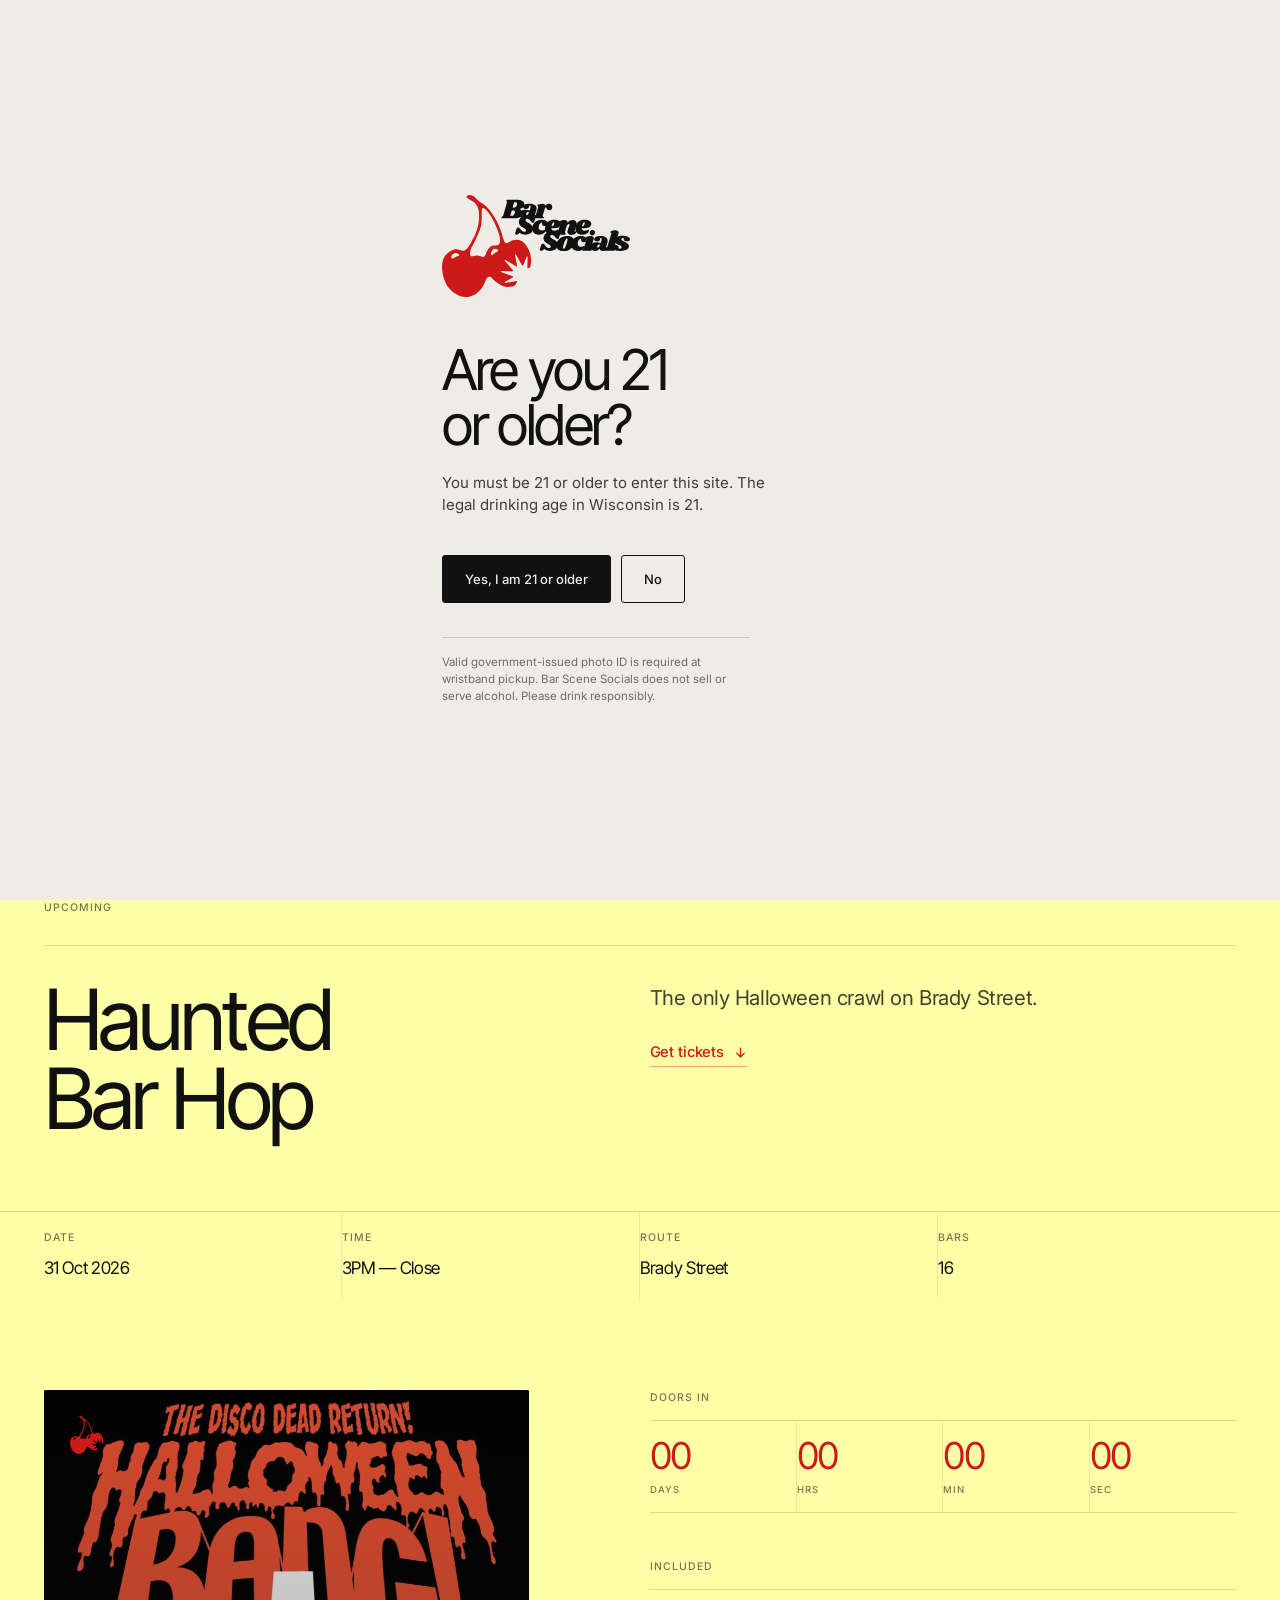
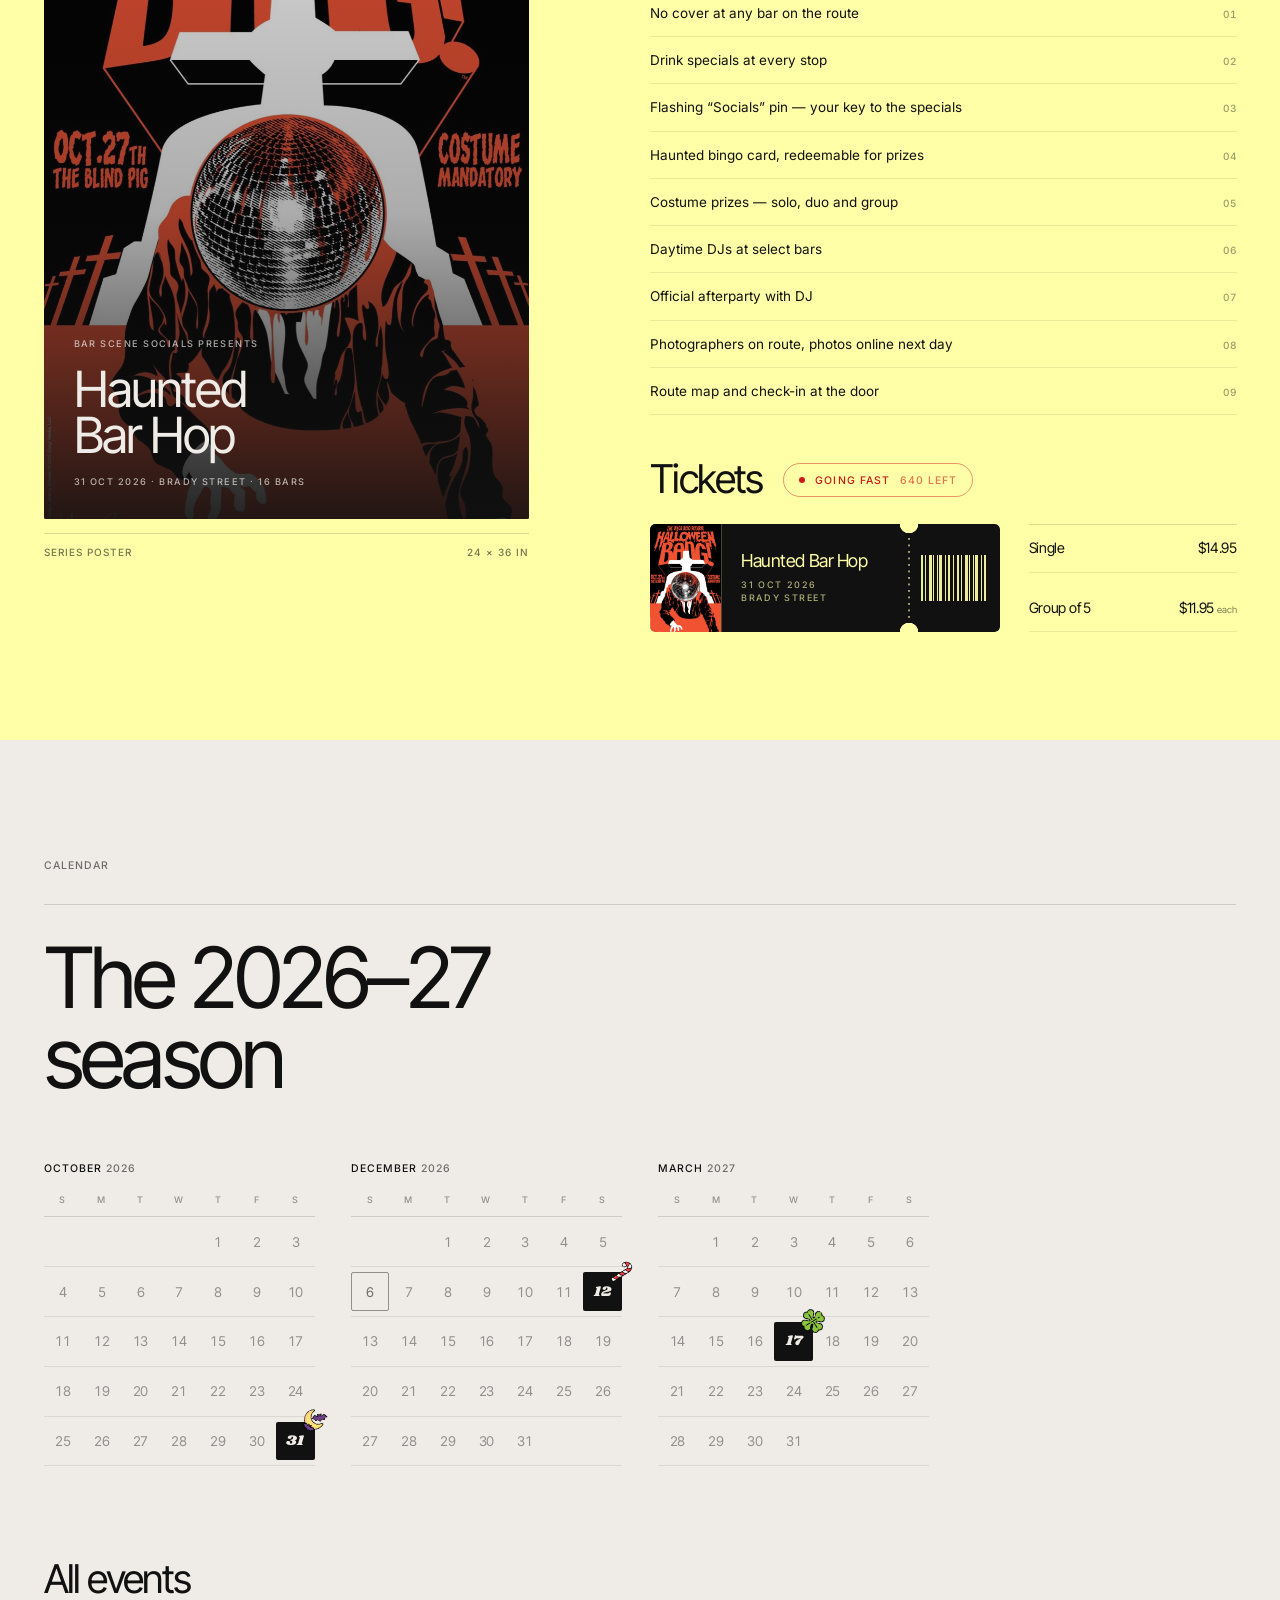
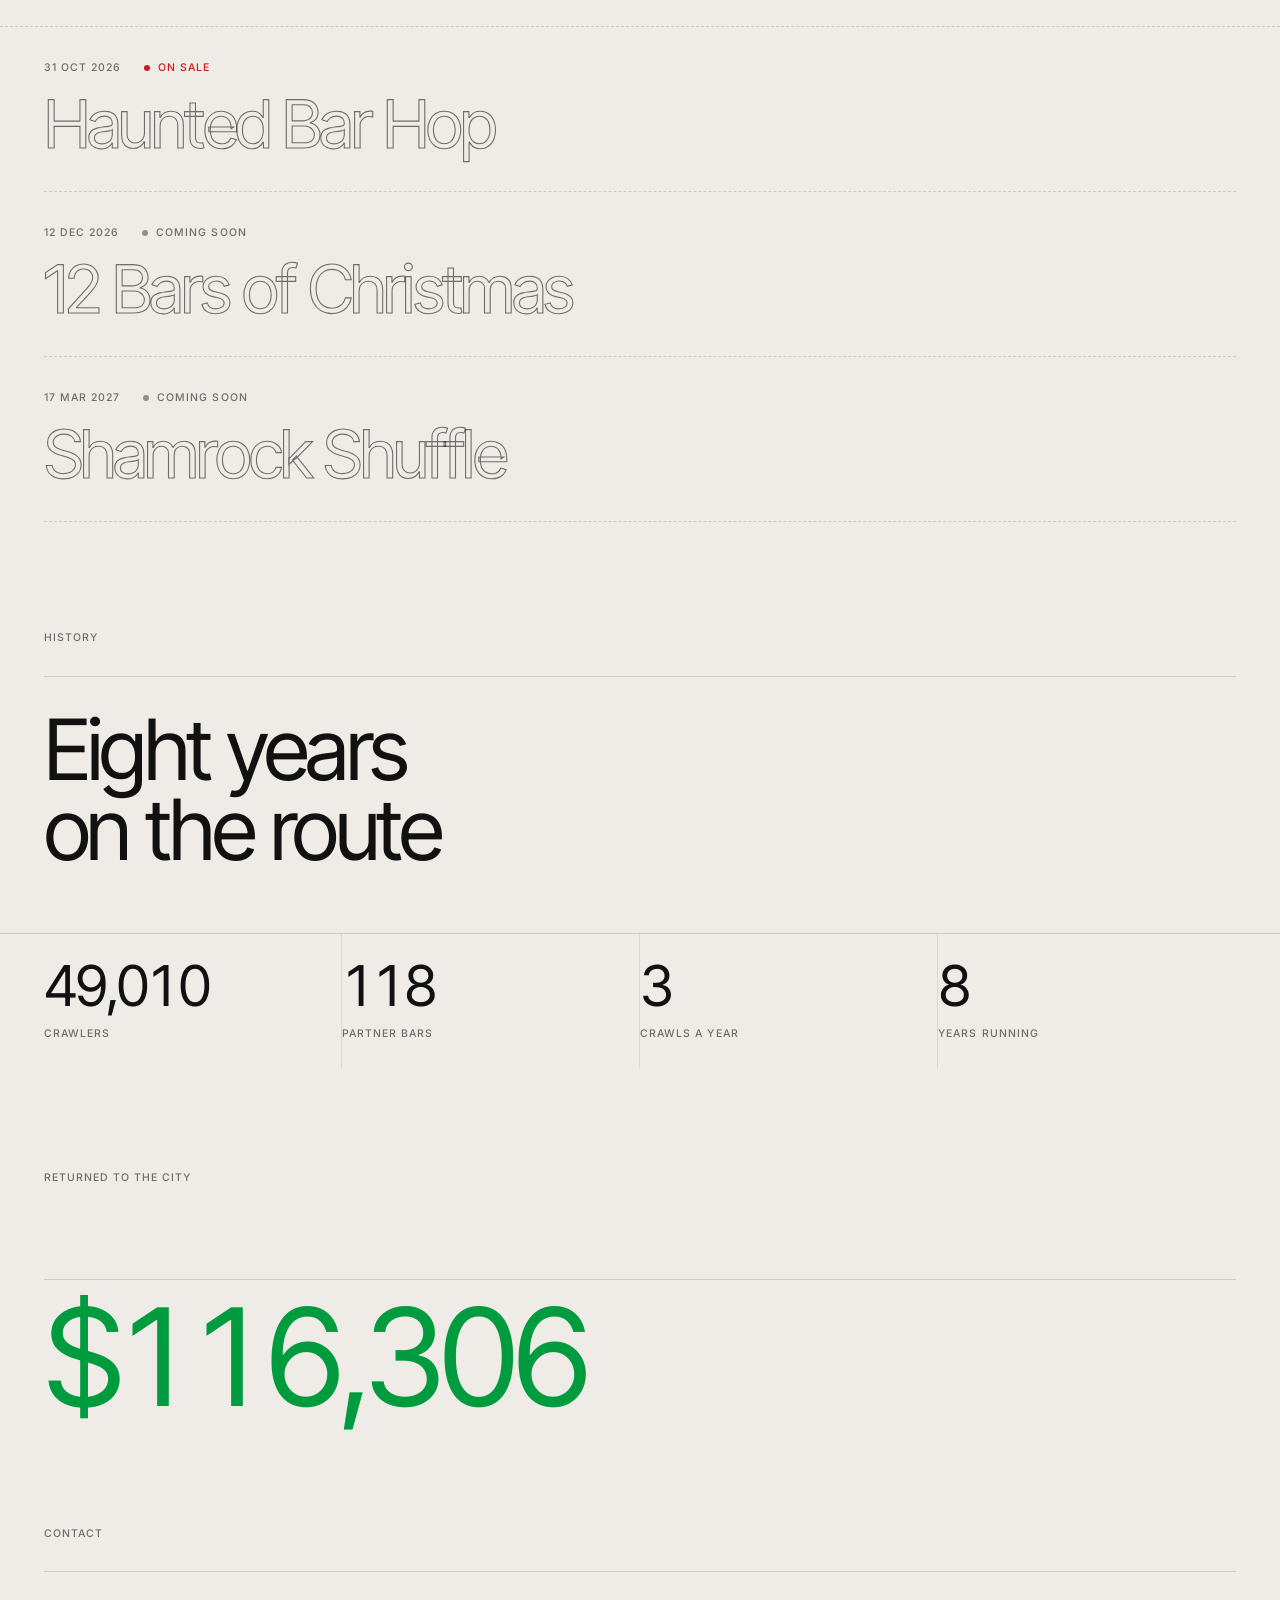
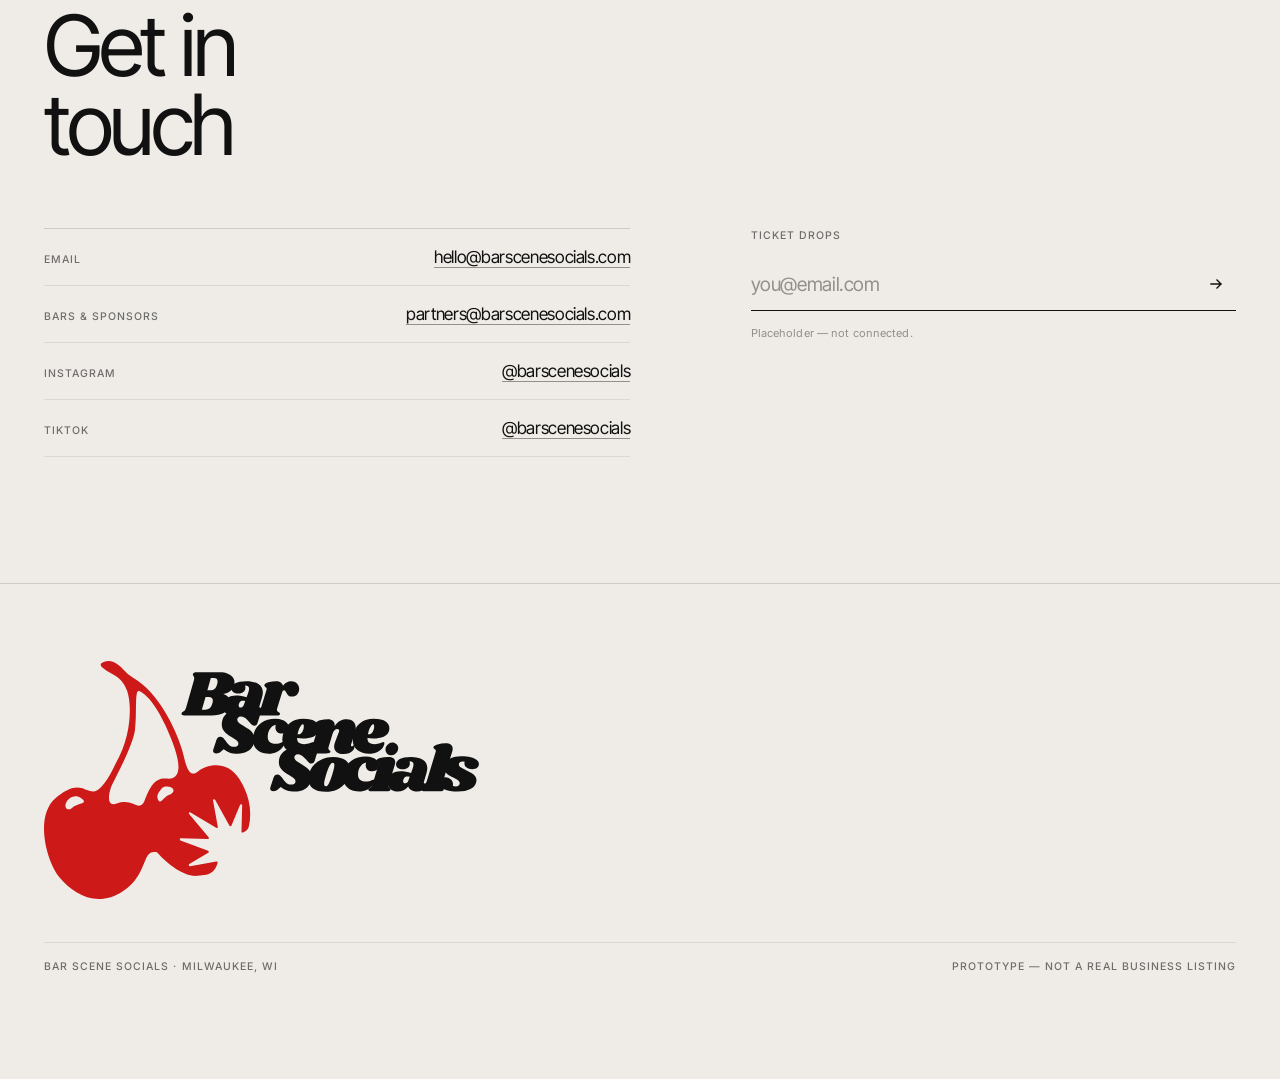
==== commit 0a32a92f: "Fix ticket and prices on mobile (WebKit) Two bugs, both only visible on iOS — verified in Chromium, " ====
--- a/index.html
+++ b/index.html
@@ -248,7 +248,12 @@
           <span class="ticket__rail" aria-hidden="true"></span>
           <span class="ticket__main">
             <span class="ticket__label">Haunted Bar Hop</span>
-            <span class="ticket__meta">31 Oct 2026 · Brady Street</span>
+            <!-- Two facts, each its own element, so a narrow ticket breaks
+                 between them rather than through the middle of one. -->
+            <span class="ticket__meta">
+              <span>31 Oct 2026</span>
+              <span>Brady Street</span>
+            </span>
           </span>
           <span class="ticket__stub" aria-hidden="true">
             <span class="ticket__code"></span>
--- a/css/styles.css
+++ b/css/styles.css
@@ -937,23 +937,29 @@
 .tstat[data-stage="out"] .tstat__dot{ animation:none; opacity:.4; }
 
 /* ── Buy row ──────────────────────────────────────────────────────
-   Ticket and prices side by side when the column can hold both, prices
-   underneath when it cannot. The wrap is flexbox reading the real box —
-   the basis widths below are the narrowest each part stays honest at —
-   rather than a viewport breakpoint, which would be measuring the window
-   when the question is about a column that is 6/12 wide on a large
-   screen and 12/12 on a small one. */
+   Ticket and prices side by side when the column can hold both, stacked
+   when it cannot — and the question is asked of the COLUMN, not the
+   window. `.next__side` is 6 of 12 on a large screen and 12 of 12 on a
+   small one, so a 620px phone in landscape has a wider column than a
+   1024px laptop; a viewport query would be measuring the wrong box.
+
+   Stated as one container threshold rather than left to emerge from
+   flex-wrap. Two states, one number, and each state sets everything it
+   needs — which is what stops a rule tuned for one from leaking into the
+   other. (It did: the prices' max-width is right beside the ticket and
+   wrong underneath it, where it left them stopping short of the ticket's
+   right edge.)
+
+   Without container query support the stacked state stands on its own,
+   which is the safe way round to fail. */
+.next__side{ container-type:inline-size; }
+
 .buy{
-  display:flex; flex-wrap:wrap; align-items:stretch;
+  display:flex; flex-direction:column; align-items:stretch;
   gap:clamp(18px,2.2vw,30px);
 }
-/* Bases tuned against the narrowest column this row actually lands in —
-   6 of 12 on a 1024 laptop, which measures ~469px — so the prices stay
-   beside the ticket there rather than dropping under it on a screen wide
-   enough to hold both. */
-.buy > .ticket{ flex:1 1 288px; }
+.buy > .ticket{ max-width:480px; }
 .price{
-  flex:1 1 146px; max-width:270px;
   margin:0;
   /* space-between, not center: the buy row stretches this to the ticket's
      height, and spreading puts the block's first and last hairlines on the
@@ -962,6 +968,15 @@
      wrap underneath there is no stretch and this has no effect. */
   display:flex; flex-direction:column; justify-content:space-between;
 }
+
+/* 460px is the ticket's honest minimum (288) plus the prices' (146) plus
+   the gap. Below it they stack, at or above it they sit side by side. */
+@container (min-width:460px){
+  .buy{ flex-direction:row; }
+  .buy > .ticket{ flex:1 1 288px; }
+  .price{ flex:1 1 146px; max-width:270px; }
+}
+
 /* Each entry is one line: plan left, price right, on the hairline that
    already organises every other fact on the site. The only thing that
    changes from .spec is the plan name, which is set in the display face at
@@ -996,11 +1011,12 @@
   --notch: 9px;
   position:relative; display:flex; align-items:stretch;
   width:100%; max-width:480px;
-  /* Level with the two price rows beside it: the buy row stretches both
-     children to the taller, so this floor only has to keep the ticket
-     honest when the prices are underneath instead. The rail's width is
-     derived from the height, not typed. */
-  min-height:108px;
+  /* The ticket's floor, and the number the poster rail is cut from — see
+     .ticket__rail. The buy row stretches both children to the taller of
+     the two, and the prices come out at almost exactly this, so the two
+     objects sit level without either being told the other's height. */
+  --tk-h:108px;
+  min-height:var(--tk-h);
   color:var(--butter);
   background:var(--ink);
   border-radius:5px;
@@ -1062,13 +1078,20 @@
 
 /* Rail. The poster at the series trim, so the ticket carries the object
    it admits you to instead of the mark you have already seen five times
-   on this screen. Width is DERIVED: the rail stretches to the ticket's
-   height and 2:3 gives it its width, so the poster is never cropped and
-   there is no number here to keep in sync with the sheet above. */
+   on this screen.
+
+   Its width is 2:3 of --tk-h, which is also the ticket's own floor — one
+   number, written once, so the artwork keeps its trim.
+
+   It was `aspect-ratio:2/3` on a stretched flex item, deriving width from
+   height. Blink resolves that; WebKit does not — it sizes the flex item
+   from its content first, and this element is empty, so on iOS the whole
+   rail collapsed to a sliver and the poster disappeared. An explicit
+   flex-basis sidesteps the disagreement entirely. Do not put the ratio
+   back on a flex item whose cross size comes from stretch. */
 .ticket__rail{
   position:relative; z-index:1;
-  flex:none;
-  aspect-ratio:2/3;
+  flex:0 0 calc(var(--tk-h) * 2 / 3);
   align-self:stretch;
   background:url(../assets/poster-halloween.jpg) center/cover no-repeat;
   border-right:1px solid color-mix(in srgb, currentColor 22%, transparent);
@@ -1081,15 +1104,26 @@
   display:flex; flex-direction:column; justify-content:center; gap:8px;
   padding:18px clamp(14px,1.5vw,20px);
 }
+/* The poster on the rail leaves the body narrower than it was, so on a
+   small ticket these two facts no longer share a line — and a typed
+   separator broke as "31 OCT 2026 · BRADY / STREET". Each fact is now its
+   own unbreakable element and the GAP does the separating, so the break
+   lands between them and nothing is left dangling at the end of a line. */
 .ticket__meta{
+  display:flex; flex-wrap:wrap;
+  gap:0 1.15em;
   font-size:9px; font-weight:500;
   letter-spacing:.18em; text-transform:uppercase;
   opacity:.66;
 }
+.ticket__meta > span{ white-space:nowrap; }
 .ticket__label{
   font-family:var(--f-display);
   font-size:clamp(16px,1.4vw,21px);
   font-weight:400; line-height:1; letter-spacing:-.025em;
+  /* At the narrowest ticket the name needs two lines; balanced it breaks
+     "Haunted / Bar Hop" rather than "Haunted Bar / Hop". */
+  text-wrap:balance;
 }
 
 /* Stub. Perforation drawn as actual holes rather than a dashed rule. */
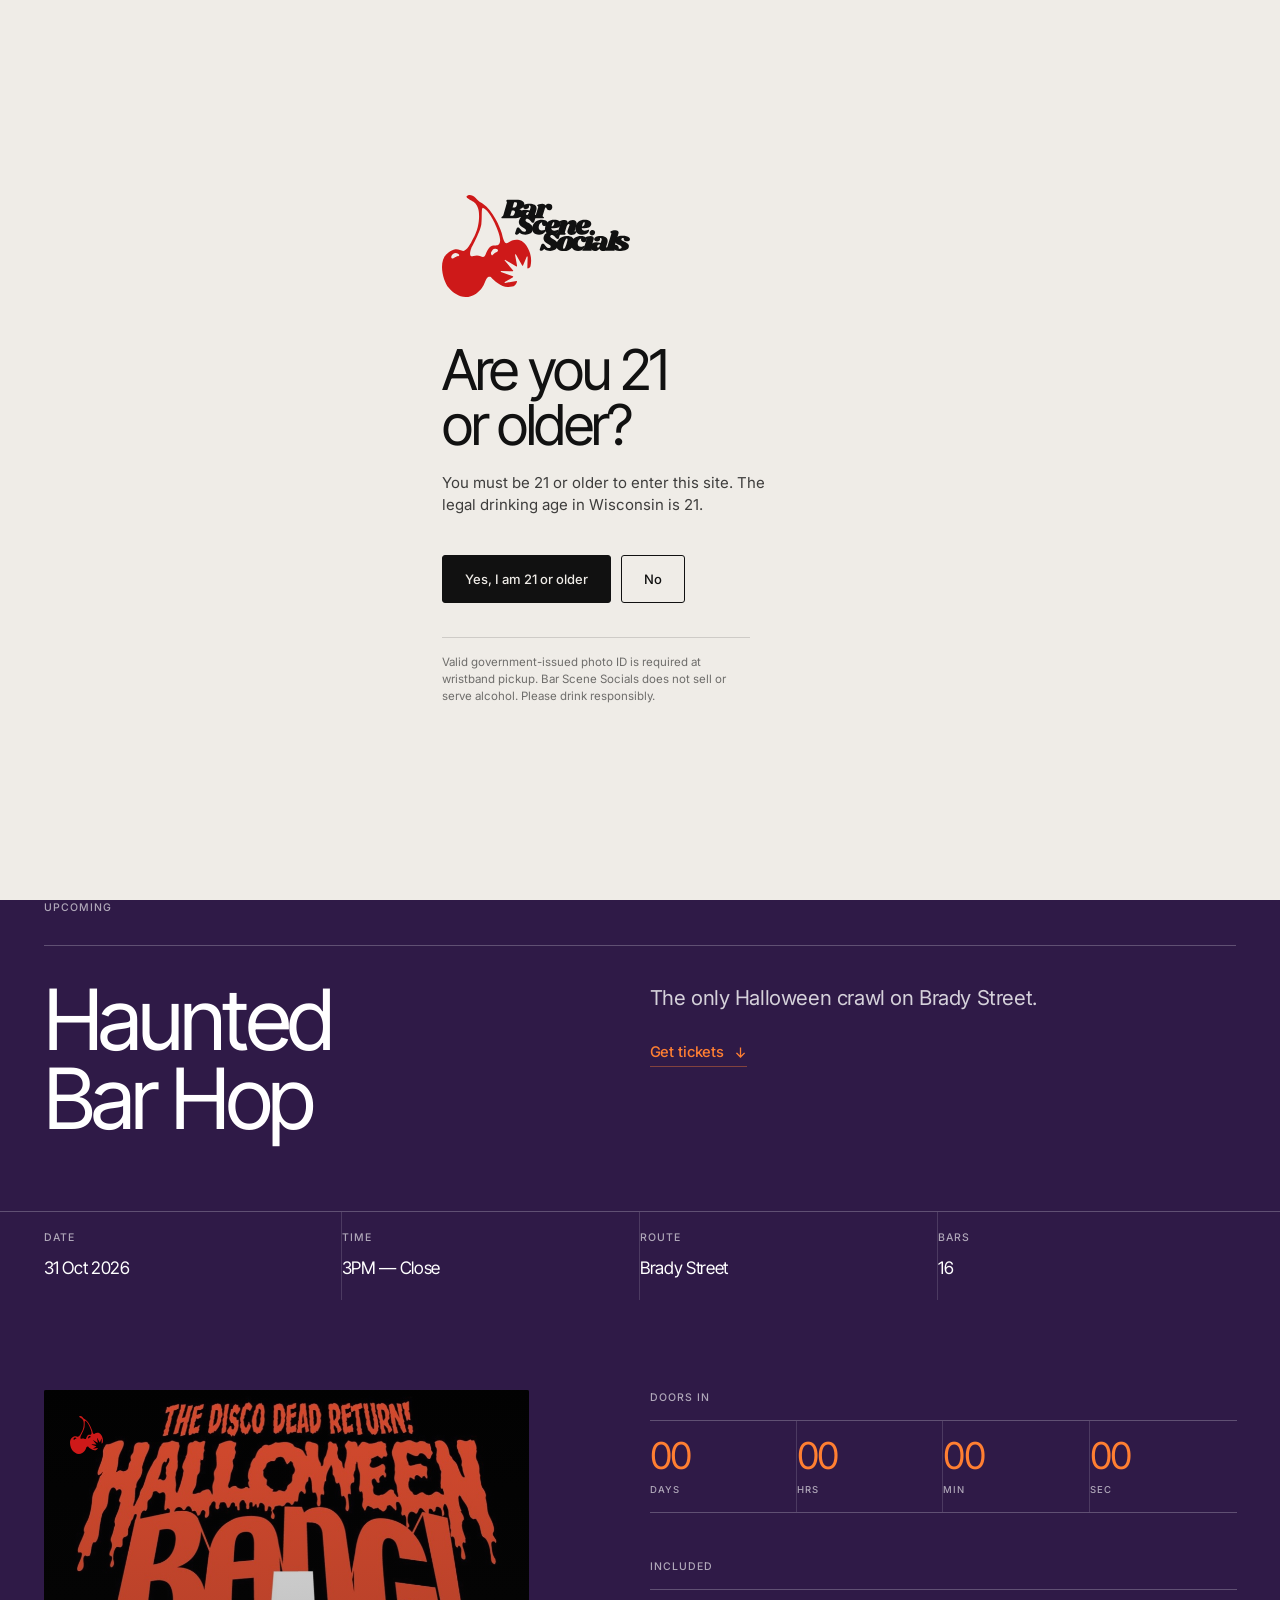
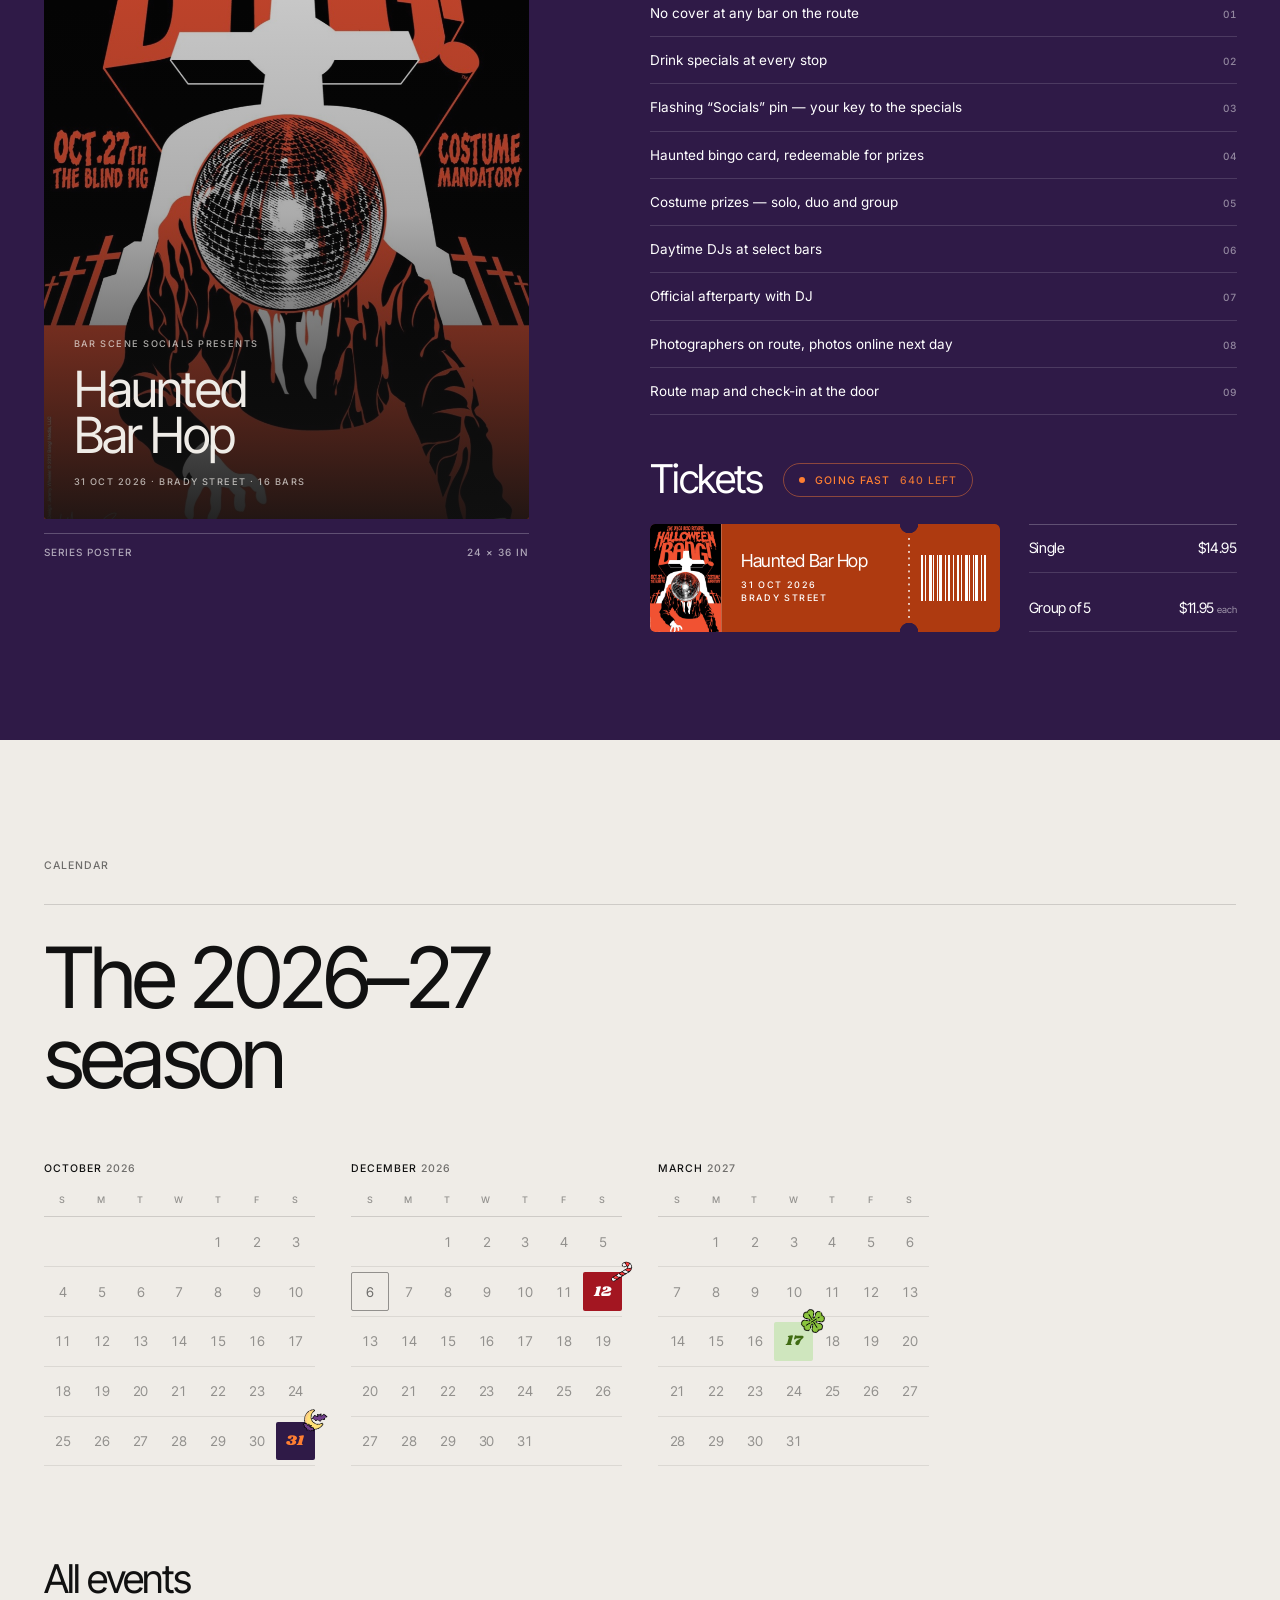
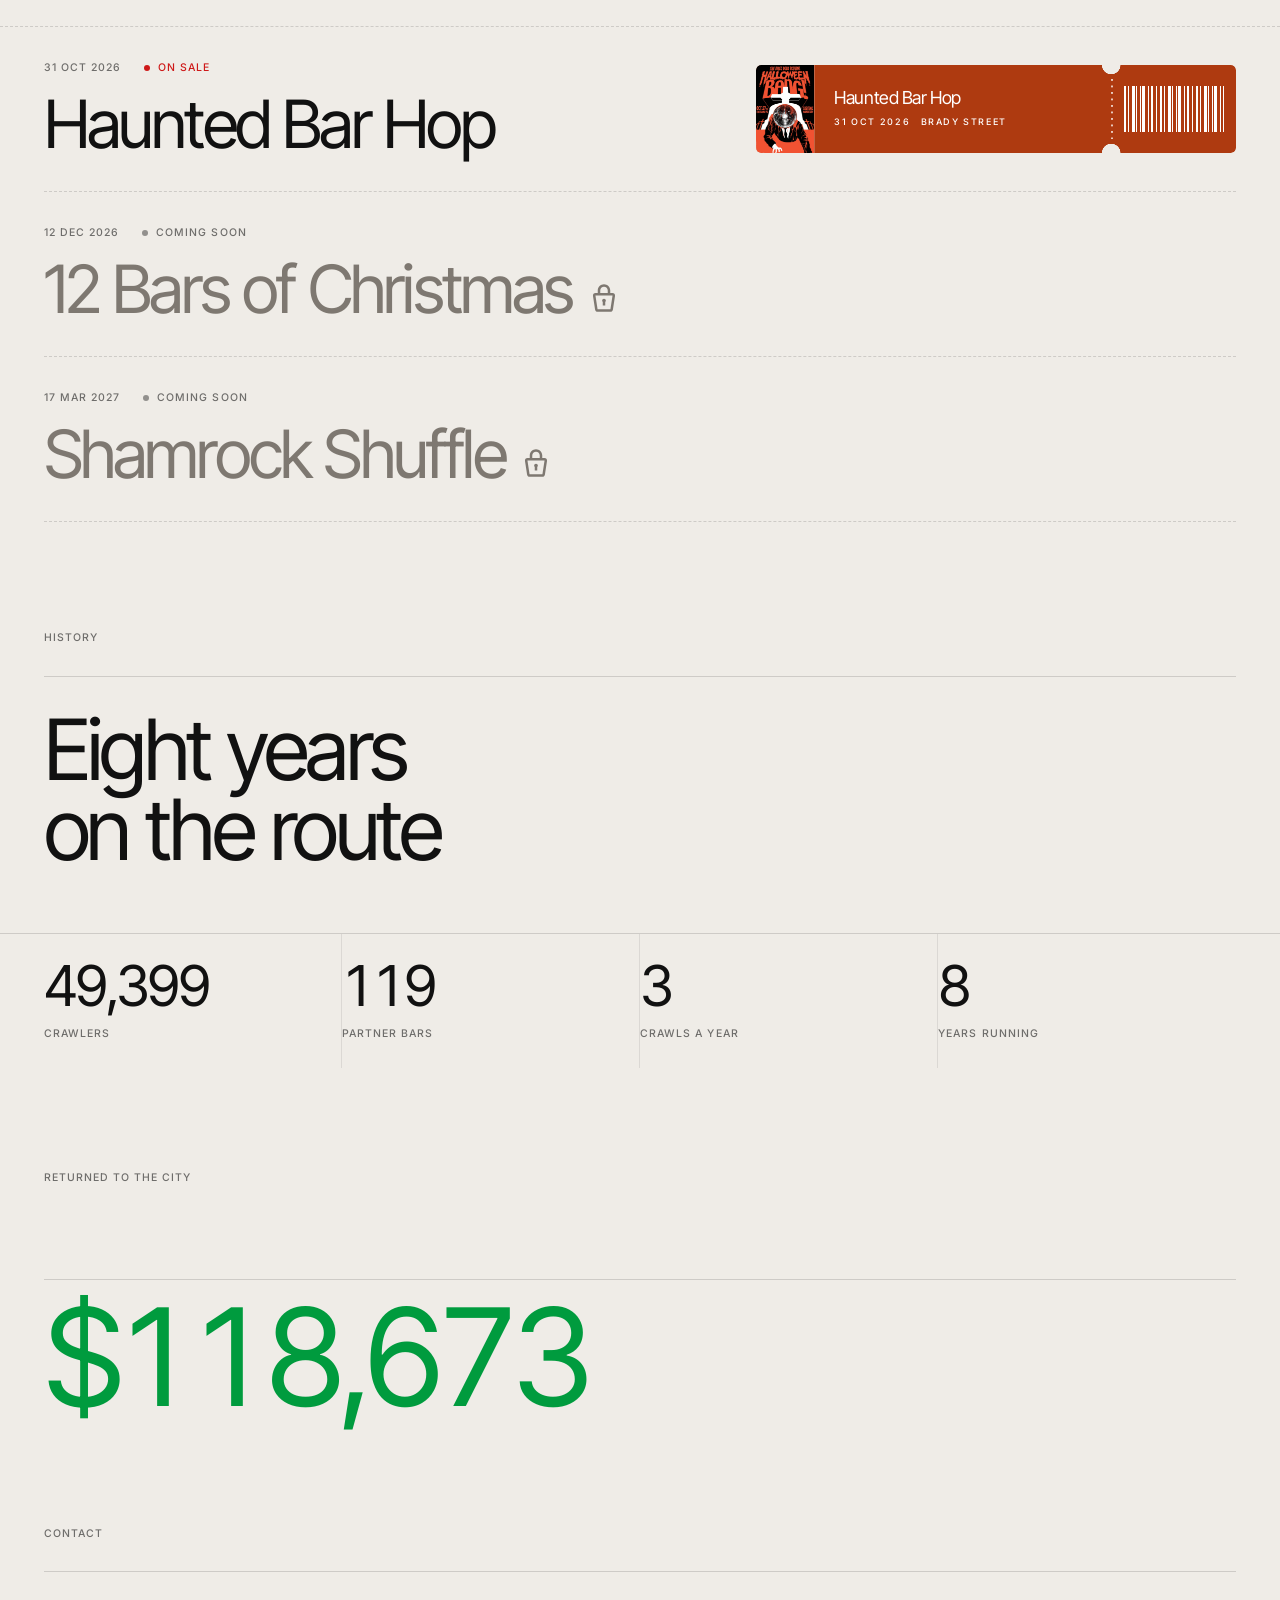
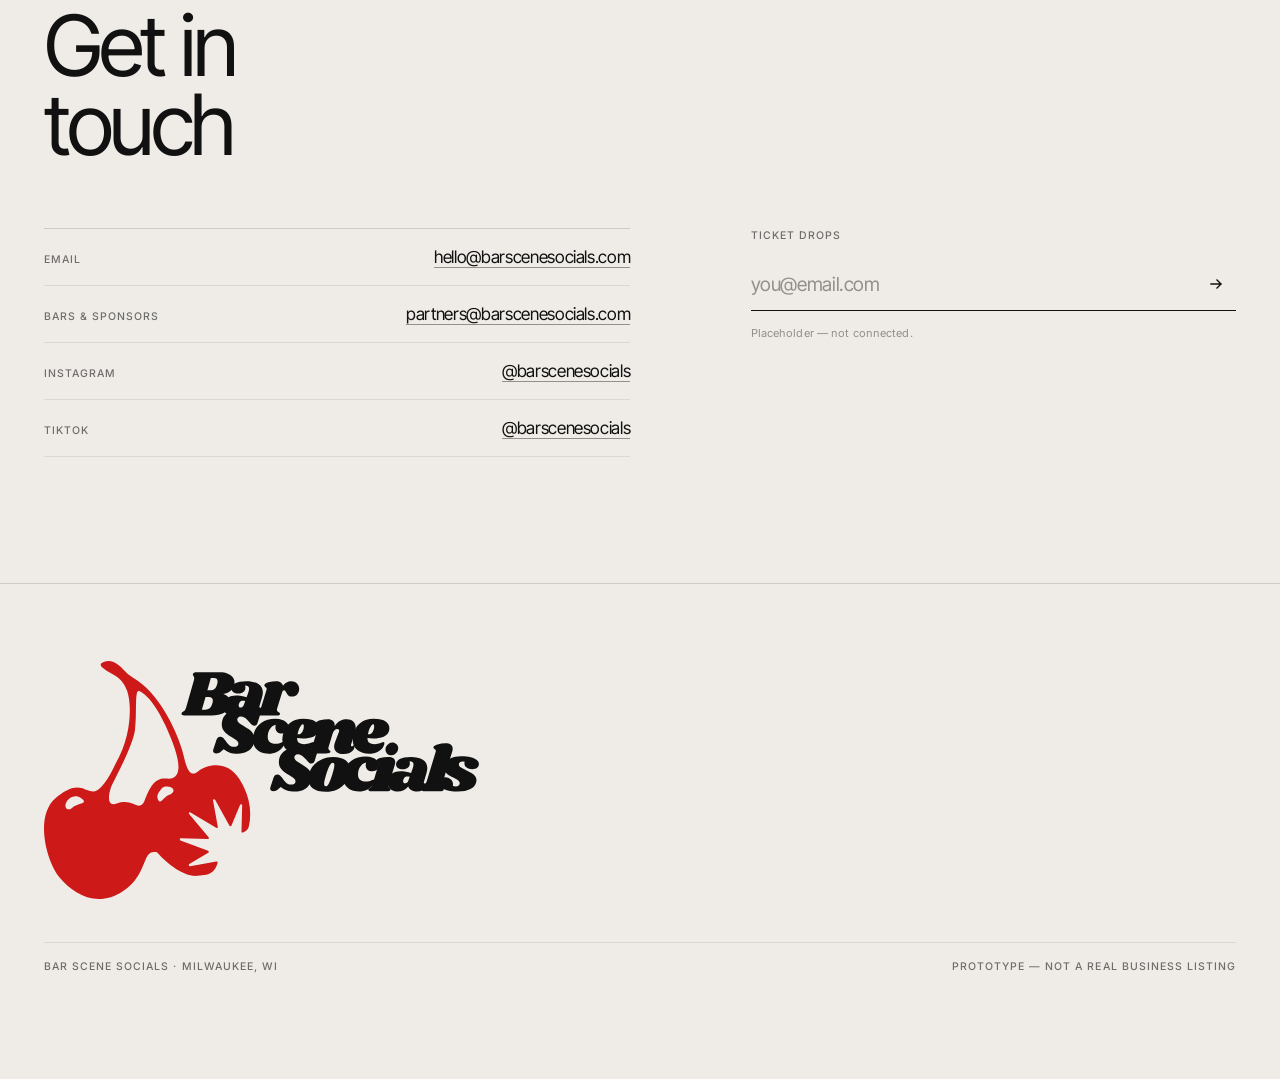
==== commit f4732b96: "Halloween panel goes plum; per-event weather on the All-events rows Upcoming panel - Butter #FFFFA7 " ====
--- a/index.html
+++ b/index.html
@@ -94,7 +94,7 @@
     <a href="#history" data-nav data-flip>History</a>
     <a href="#contact" data-nav data-flip>Contact</a>
   </div>
-  <a class="dock__cta" href="#tickets" data-flip="barcode">Tickets</a>
+  <a class="dock__cta" href="#tickets" data-flip="barcode">Get tickets</a>
 </nav>
 
 <main id="top">
@@ -127,9 +127,9 @@
 
   <!-- Weather. Two strikes, each a pair: a wash anchored on that bolt's
        head, and the bolt itself, drawn as a stroke in the same language as
-       every rule on the page rather than as a filled cartoon. White on
-       butter only moves one channel, so a bolt without its wash reads as a
-       glitch — the wash is what gives the light a source.
+       every rule on the page rather than as a filled cartoon. The bolt
+       alone is a graphic; the wash is what gives the light a source and
+       makes the pair read as weather.
 
        A leans right and short, B leans left and long, so the pair never
        reads as one drawing mirrored. B fires 180ms after A: close enough
@@ -294,27 +294,94 @@
        inert rather than pretending to be links. The state chip is the only
        thing that separates them. -->
   <h3 class="subhead cal__over">All events</h3>
+  <!-- Each row carries its event's ground and its weather, revealed on
+       hover. The three effects deliberately use three different motion
+       languages — a FLASH, a FALL and a SWEEP — so the set reads as three
+       events rather than one effect in three colours.
+
+       Everything inside .cal__fx is decoration: aria-hidden, pointer-inert,
+       and animating nothing until the row is actually hovered. -->
   <ol class="cal">
-    <li id="e-haunted" data-cursor="bats">
-      <span class="cal__eyebrow">
-        <span class="cal__date label">31 Oct 2026</span>
-        <span class="cal__state cal__state--live"><i aria-hidden="true"></i>On sale</span>
-      </span>
-      <span class="cal__name" data-text="Haunted Bar Hop">Haunted Bar Hop</span>
+    <li id="e-haunted" data-cursor="bats" data-fx="storm">
+      <!-- Weather: the Upcoming panel's storm, same drawing and same
+           two-strike rhythm, at row scale. Both bolts sit in the right
+           half — in the panel B runs down the far left, which here would
+           put a white stroke straight through the headline. -->
+      <span class="cal__fx" aria-hidden="true">
+        <span class="fx__wash fx__wash--a"></span>
+        <svg class="fx__bolt fx__bolt--a" viewBox="0 0 150 330" fill="none" stroke="#fff"
+             stroke-linejoin="miter" stroke-linecap="square">
+          <path d="M112 -6 L34 128 L86 128 L26 336" stroke-width="7"   vector-effect="non-scaling-stroke" />
+          <path d="M70 208 L126 264"                stroke-width="3.2" vector-effect="non-scaling-stroke" />
+        </svg>
+
+        <span class="fx__wash fx__wash--b"></span>
+        <svg class="fx__bolt fx__bolt--b" viewBox="0 0 130 520" fill="none" stroke="#fff"
+             stroke-linejoin="miter" stroke-linecap="square">
+          <path d="M16 -10 L74 176 L34 176 L96 400 L58 400 L106 530" stroke-width="8"   vector-effect="non-scaling-stroke" />
+          <path d="M52 300 L10 358"                                  stroke-width="3.4" vector-effect="non-scaling-stroke" />
+        </svg>
+      </span>
+      <!-- This row is the only one with something to sell, so it is the
+           only one carrying the object that sells it. The lede is wrapped
+           so the row can put the ticket beside it; the other two rows have
+           nothing to sit next to and keep the simpler markup. -->
+      <span class="cal__lede">
+        <span class="cal__eyebrow">
+          <span class="cal__date label">31 Oct 2026</span>
+          <span class="cal__state cal__state--live"><i aria-hidden="true"></i>On sale</span>
+        </span>
+        <span class="cal__name">Haunted Bar Hop</span>
+      </span>
+
+      <!-- The same ticket as the Upcoming panel, at a smaller --tk-h. It
+           is on at rest as well as on hover, because it is the row's
+           reason to exist rather than a flourish over it — and unlike the
+           announcement rows around it, it goes somewhere. -->
+      <a class="ticket cal__ticket" href="#tickets" aria-label="Get tickets for Haunted Bar Hop">
+        <span class="ticket__rail" aria-hidden="true"></span>
+        <span class="ticket__main">
+          <span class="ticket__label">Haunted Bar Hop</span>
+          <span class="ticket__meta">
+            <span>31 Oct 2026</span>
+            <span>Brady Street</span>
+          </span>
+        </span>
+        <span class="ticket__stub" aria-hidden="true">
+          <span class="ticket__code"></span>
+        </span>
+      </a>
     </li>
-    <li id="e-christmas" data-cursor="candy-cane">
+    <li id="e-christmas" data-cursor="candy-cane" data-fx="snow">
+      <!-- Weather: three parallax layers of falling snow. No particles —
+           each layer is ONE element carrying a tiled dot field, so the
+           whole storm is three composited layers translating. -->
+      <span class="cal__fx" aria-hidden="true">
+        <span class="fx__snow fx__snow--far"></span>
+        <span class="fx__snow fx__snow--mid"></span>
+        <span class="fx__snow fx__snow--near"></span>
+      </span>
       <span class="cal__eyebrow">
         <span class="cal__date label">12 Dec 2026</span>
         <span class="cal__state"><i aria-hidden="true"></i>Coming soon</span>
       </span>
-      <span class="cal__name" data-text="12 Bars of Christmas">12 Bars of Christmas</span>
+      <!-- The padlock rides the name's baseline and is sized in em, so it
+           tracks the headline at every viewport. It marks the two crawls
+           that are not on sale yet; Haunted Bar Hop has none because its
+           tickets are live. -->
+      <span class="cal__name">12 Bars of Christmas<i class="cal__lock" aria-hidden="true"></i></span>
     </li>
-    <li id="e-shamrock" data-cursor="clover">
+    <li id="e-shamrock" data-cursor="clover" data-fx="prism">
+      <!-- Weather: one broad band of refracted light crossing the row,
+           left to right, with a small pull-back as it passes the middle. -->
+      <span class="cal__fx" aria-hidden="true">
+        <span class="fx__prism"></span>
+      </span>
       <span class="cal__eyebrow">
         <span class="cal__date label">17 Mar 2027</span>
         <span class="cal__state"><i aria-hidden="true"></i>Coming soon</span>
       </span>
-      <span class="cal__name" data-text="Shamrock Shuffle">Shamrock Shuffle</span>
+      <span class="cal__name">Shamrock Shuffle<i class="cal__lock" aria-hidden="true"></i></span>
     </li>
   </ol>
 </section>
--- a/css/styles.css
+++ b/css/styles.css
@@ -34,15 +34,54 @@
 
 :root{
   --paper:    #EFECE7;
-  --paper-in: #E7E3DC;              /* recessed panels */
   --ink:      #111111;
   --ink-80:   rgba(17,17,17,.80);
   --ink-58:   rgba(17,17,17,.58);
   --ink-42:   rgba(17,17,17,.42);
   --rule:     rgba(17,17,17,.15);
   --rule-soft:rgba(17,17,17,.09);
+  /* Not-yet-available. Warm rather than neutral so it sits in the paper's
+     own family instead of reading as a grey pasted onto it, and dark
+     enough to clear 3:1 on paper (3.70:1) — a disabled state still has to
+     be readable, or it is a broken state. Carried by the two headlines
+     that are not on sale and by the padlock that says so. */
+  --mute:     #7E7871;
   --red:      #CE1919;
-  --butter:   #FFFFA7;   /* one section only — Upcoming */
+
+  /* ── The Upcoming panel's own palette ────────────────────────────
+     A deep violet ground with a burnt-orange accent. It is the one place
+     on the site that leaves paper, and what it leaves paper for is night.
+
+     The two orange stops are MEASURED, not two shades picked by eye,
+     because the accent has to do two opposite jobs:
+
+       --orange      fill. White type sits ON it, so it has to be dark
+                     enough to hold white — 6.15:1.
+       --orange-hi   the same fill, hovered. The lightest orange that
+                     still holds white at AA (4.52:1).
+
+     THE GAP BETWEEN THOSE TWO IS OPENED FROM BELOW, and it has to be.
+     --orange-hi is at a hard ceiling — any lighter and the white type on
+     it fails AA — so the only way to make the hover read as a bigger
+     change is to start deeper. The base was #C24417 and the hover was a
+     16% lift, which was barely a change; dropping the base to #AE3A10
+     makes it 51% and the ticket visibly lights up. The cost is the fill's
+     own contrast against the plum panel (2.51:1, under the 3:1 for a
+     component boundary) — accepted, because this ticket is identified by
+     a notched silhouette, a poster and 6:1 white type inside it, not by
+     the edge between two colours.
+       --orange-lit  accents drawn ON the plum, where the requirement
+                     inverts: here the orange has to be LIGHT to clear a
+                     dark ground (6.13:1).
+
+     One orange cannot do both — white wants a dark orange and a dark
+     ground wants a light one — so the accent is one hue at two stops
+     rather than one value that fails at one end. Same reasoning as
+     --volt below: the colour is chosen by measurement, then named.       */
+  --plum:       #2F1A47;
+  --orange:     #AE3A10;
+  --orange-hi:  #CE4B19;
+  --orange-lit: #FF7F32;
   /* One figure only — the amount returned. Electric, but pulled back
      from #00C24E, which measured 2.02:1 on paper. This is 3.10:1, which
      clears the large-text minimum while still reading as voltage. */
@@ -353,8 +392,9 @@
 }
 
 /* ═══════════════ FLOATING NAV ═══════════════ */
-/* Dark so it holds its own over paper, butter and photography alike —
-   as a light capsule it kept dissolving into whatever it floated on. */
+/* Dark so it holds its own over paper, the plum panel and photography
+   alike — as a light capsule it kept dissolving into whatever it floated
+   on. */
 .dock{
   position:fixed; z-index:60;
   left:50%; bottom:clamp(14px,2vw,26px);
@@ -366,9 +406,11 @@
      the labels legible over whatever is passing underneath. */
   background:rgba(56,54,52,.58);
   /* saturate(0) desaturates whatever is BEHIND the bar before the tint
-     lands on it. Without it the butter panel bleeds through a translucent
-     grey and the whole capsule turns olive — this keeps it neutral over
-     paper, butter and photography alike while staying genuinely see-through. */
+     lands on it. Without it a strongly coloured panel bleeds through the
+     translucent grey and takes the whole capsule with it — it turned
+     olive over the old butter and would go violet over the plum. This
+     keeps it neutral over paper, panel and photography alike while
+     staying genuinely see-through. */
   backdrop-filter:blur(24px) saturate(0) brightness(1.04);
   -webkit-backdrop-filter:blur(24px) saturate(0) brightness(1.04);
   border:1px solid rgba(255,255,255,.16);
@@ -651,14 +693,54 @@
 /* ═══════════════ SECTIONS ═══════════════ */
 .sec{ padding:clamp(74px,12vh,168px) 0 0; }
 
-/* The one coloured panel on the site. Full-bleed butter, so the next
-   crawl is unmistakably the thing being sold. */
+/* The one coloured panel on the site. Full-bleed deep violet, so the next
+   crawl is unmistakably the thing being sold — and so the storm above it
+   has a night to happen in. */
 .sec--feature{
   position:relative;
   overflow:hidden;                 /* the bolt is cut by the panel edge */
-  background:var(--butter);
+  background:var(--plum);
   padding-bottom:clamp(74px,12vh,168px);
   margin-bottom:clamp(0px,1vw,10px);
+
+  /* ── The panel inverts here, once ──
+     Every rule on the site already draws its text and its hairlines from
+     --ink / --rule, so re-pointing those six tokens at their light-on-dark
+     values flips the entire panel without touching a single component.
+     Anything added to this section later lands in the right colours by
+     default, which is the whole reason to do it here rather than in ten
+     `.sec--feature .thing` overrides.
+
+     The opacities are NOT the mirror of the light ones. White at 58% on a
+     dark ground reads dimmer than black at 58% on a light one, so the
+     secondary steps are lifted: .62 measures 6.65:1 against the plum and
+     .48 measures 4.57:1, both of which clear AA where a straight mirror
+     of the ink values would not have.
+
+     --red is re-pointed too. Red is the site's transaction colour, but on
+     this panel that job belongs to the orange, and everything carrying it
+     — the Get-tickets link, the countdown, the release chip — picks the
+     change up from this one line.
+
+     Two things opt back out below: the poster, which is a printed object
+     rather than part of the panel, and the ticket, which sets its own.    */
+  --ink:      #FFFFFF;
+  --ink-80:   rgba(255,255,255,.80);
+  --ink-58:   rgba(255,255,255,.62);
+  --ink-42:   rgba(255,255,255,.48);
+  --rule:     rgba(255,255,255,.24);
+  --rule-soft:rgba(255,255,255,.14);
+  --red:      var(--orange-lit);
+  color:#fff;
+}
+
+/* The poster is a printed sheet, not part of the panel's colour system —
+   it is the same object whether it is hung on paper or on the plum. So it
+   takes the page's own values back rather than inheriting the inversion,
+   and the cherry on it stays the brand's red. */
+.sec--feature .poster__sheet{
+  --ink: #111111;
+  --red: #CE1919;
 }
 /* The panel's real content sits above the weather. Stated once here
    rather than on each block, so anything added to the panel later lands
@@ -668,10 +750,18 @@
 .sec--feature > .next__body{ position:relative; z-index:1; }
 
 /* ── Weather ──────────────────────────────────────────────────────
-   White on butter is a narrow gap — only the blue channel moves — so the
-   strike is carried by TWO layers rather than by the bolt alone: a wash
-   that lifts the whole panel for a moment, and the bolt drawn over it.
-   Either one alone reads as a glitch; together they read as light.
+   The strike is carried by TWO layers rather than by the bolt alone: a
+   wash that lifts the sky for a moment, and the bolt drawn over it. The
+   bolt alone is a graphic; the bolt with a sky that answers it is
+   weather.
+
+   On the old butter panel the wash was doing legibility work — white on
+   yellow only moves the blue channel, so a bolt without a wash barely
+   registered. On the plum the problem is the exact opposite: white now
+   has enormous headroom, and an unrestrained wash blows the whole panel
+   out. The peaks below are pulled down to roughly half what they were,
+   and the wash is tinted a degree toward violet so it reads as this sky
+   catching the light rather than as a white sheet dropped over it.
 
    The bolt is a STROKE, not a filled shape, at a weight that does not
    scale with the drawing — the same hairline language as every rule on
@@ -701,24 +791,25 @@
 .storm__wash{ position:absolute; inset:0; }
 .storm__wash--a{
   background:radial-gradient(112% 74% at 79% -10%,
-    rgba(255,255,255,.98) 0%,
-    rgba(255,255,255,.32) 40%,
-    rgba(255,255,255,0)   70%);
+    rgba(236,228,255,.95) 0%,
+    rgba(226,214,255,.30) 40%,
+    rgba(226,214,255,0)   70%);
 }
 .storm__wash--b{
   background:radial-gradient(96% 62% at 13% -8%,
-    rgba(255,255,255,.92) 0%,
-    rgba(255,255,255,.26) 42%,
-    rgba(255,255,255,0)   72%);
+    rgba(236,228,255,.90) 0%,
+    rgba(226,214,255,.24) 42%,
+    rgba(226,214,255,0)   72%);
 }
 
 .storm__bolt{
   position:absolute;
   height:auto;
-  /* The glow is what makes white legible on butter. It is a light source,
-     not a card shadow — the one place on the site with a soft edge. */
-  filter:drop-shadow(0 0 34px rgba(255,255,255,1))
-         drop-shadow(0 0 10px rgba(255,255,255,1));
+  /* A light source, not a card shadow — the one place on the site with a
+     soft edge. Pulled back from the butter version, where the glow was
+     compensating for a bolt that had almost no contrast to work with. */
+  filter:drop-shadow(0 0 30px rgba(255,255,255,.85))
+         drop-shadow(0 0 9px  rgba(255,255,255,.95));
 }
 .storm__bolt--a{
   top:0; right:clamp(4%,7vw,13%);
@@ -734,38 +825,42 @@
 /* One double-strike every five and a half seconds. Each bolt and its wash
    share a delay, so a pair can never drift apart; B fires 400ms after A —
    long enough that A's strike is over and its wash has decayed, so B
-   arrives on clean butter rather than on a sky A already lit. */
+   arrives on a clean sky rather than on one A has already lit. */
 .storm.is-live .storm__wash--a{ animation:washflash 5.5s  .90s var(--ease)   infinite; }
 .storm.is-live .storm__bolt--a{ animation:boltflash 5.5s  .90s steps(1,end)  infinite; }
 .storm.is-live .storm__wash--b{ animation:washflash 5.5s 1.30s var(--ease)   infinite; }
 .storm.is-live .storm__bolt--b{ animation:boltflash 5.5s 1.30s steps(1,end)  infinite; }
 
-/* THE BOLT LEADS AND THE SKY FOLLOWS, and that order is load-bearing, not
-   styling. White is the ceiling on butter, so a white bolt is only legible
-   while the ground under it is still yellow — fire the wash with the bolt
-   and the wash wins, which is what made the second strike invisible even
-   at full opacity. So the wash is held at zero through the bolt's first
-   hit, blooms once the bolt has dimmed, drops back out of the way of the
-   second hit, then blooms again as the bolt leaves.
-
-   It is also the more truthful sequence: you see the strike, then the sky
-   catches up. Percentages are of the 5.5s cycle; milliseconds in comments.
+/* THE BOLT LEADS AND THE SKY FOLLOWS. On butter this order was survival —
+   white was the ceiling, so a bolt fired together with its wash was
+   simply swallowed. On the plum it is no longer load-bearing but it is
+   still the truthful sequence, and it is still what keeps the bolt's edge
+   readable: you see the strike, then the sky catches up. So the wash is
+   held at zero through the first hit, blooms once the bolt has dimmed,
+   drops back out of the way of the second, then blooms again as the bolt
+   leaves.
+
+   Percentages are of the 5.5s cycle; milliseconds in comments.
 
    The bolt steps between values (a flash has no in-between); the wash
    eases (a sky does). */
 @keyframes boltflash{
   0%,100%{ opacity:0 }
-  .4%    { opacity:1 }       /*  22ms — lands on butter, full contrast */
+  .4%    { opacity:1 }       /*  22ms — full contrast on the night */
   2.1%   { opacity:.12 }     /* 115ms — the flicker between hits */
   2.8%   { opacity:.92 }     /* 154ms — second hit */
   4%     { opacity:0 }       /* 220ms */
 }
+/* Peaks are roughly half the butter values. The same numbers on a dark
+   panel do not read as a brighter storm, they read as the section
+   flashing white — and a full-panel white strobe is exactly the thing to
+   be careful with. */
 @keyframes washflash{
   0%,100%{ opacity:0 }
   .5%    { opacity:0 }       /*  27ms — held down; the bolt gets there first */
-  1.7%   { opacity:.62 }     /*  94ms — sky catches up */
-  2.7%   { opacity:.06 }     /* 148ms — clears out for the second hit */
-  4.3%   { opacity:.5 }      /* 236ms */
+  1.7%   { opacity:.34 }     /*  94ms — sky catches up */
+  2.7%   { opacity:.04 }     /* 148ms — clears out for the second hit */
+  4.3%   { opacity:.26 }     /* 236ms */
   7.6%   { opacity:0 }       /* 418ms */
 }
 .sec__head{ row-gap:clamp(14px,2vw,22px); align-items:start; }
@@ -930,7 +1025,12 @@
   background:currentColor;
   animation:soonpulse 2.4s var(--ease) infinite;
 }
-.tstat__count{ opacity:.6; }
+/* Softened, but only as far as it can go. At .6 the count measured
+   2.92:1 on the old butter and 3.06:1 on the plum — it was failing
+   before this panel changed colour, and dimming a 10.5px accent is where
+   that always ends. .85 still reads as secondary to the stage label and
+   measures 4.80:1. */
+.tstat__count{ opacity:.85; }
 .tstat[data-stage="hot"]  { color:var(--red); border-color:color-mix(in srgb, var(--red) 45%, transparent); }
 .tstat[data-stage="last"] { color:var(--red); border-color:var(--red); }
 .tstat[data-stage="out"]  { color:var(--ink-58); border-color:var(--rule); }
@@ -1001,7 +1101,7 @@
 /* ── Ticket ──────────────────────────────────────────────────────────
    Three parts, like the real object: a rail carrying the mark, a body
    carrying the booking, and a tear-off stub. Notches are cut as real
-   holes with mask-composite so the butter panel shows through them.
+   holes with mask-composite so the plum shows through them.
 
    It is FILLED, not outlined, and that isn't a style choice — a masked
    notch cuts the fill AND the border, and a border can't trace the curve
@@ -1017,8 +1117,13 @@
      objects sit level without either being told the other's height. */
   --tk-h:108px;
   min-height:var(--tk-h);
-  color:var(--butter);
-  background:var(--ink);
+  /* The ticket is the one object on the panel that is neither the ground
+     nor drawn on it — it is the transaction, so it gets the accent as a
+     solid, and everything printed on it is white. It sets both explicitly
+     rather than taking the panel's inverted --ink, which would have made
+     the ticket itself white. */
+  color:#fff;
+  background:var(--orange);
   border-radius:5px;
   overflow:hidden;
   cursor:pointer;
@@ -1030,39 +1135,43 @@
     radial-gradient(circle var(--notch) at var(--perf) 100%, transparent var(--notch), #000 calc(var(--notch) + .5px));
   -webkit-mask-composite:source-in;
           mask-composite:intersect;
-  /* Short and front-loaded: the red is most of the way in within about a
-     tenth of a second, so the ticket answers the pointer instead of
+  /* Short and front-loaded: the colour is most of the way in within about
+     a tenth of a second, so the ticket answers the pointer instead of
      easing toward it. */
   transition:background-color .22s cubic-bezier(.2,0,0,1);
 }
+/* Hover lifts the fill by one step rather than recolouring it. That is a
+   ceiling, not a preference: white type is what makes this ticket legible
+   and --orange-hi is the lightest orange that still holds white at AA. So
+   the colour moves a little and the shimmer does the rest — which is the
+   right division anyway, since the sweep is the part that reads as live. */
 @media (hover: hover) and (pointer: fine){
-  .ticket:hover{ background:var(--red); }
+  .ticket:hover{ background:var(--orange-hi); }
   .ticket:hover::after{ animation:shimmer 1.15s infinite; }
 }
 
-/* Shimmer — butter, so the highlight reads as the section's own light
-   rather than a generic gloss. Creeps in, sweeps, overshoots the far
-   edge and rocks back once; the bounce is the pull-back at 74%, not an
-   easing curve. The notch mask clips it, so light never leaves the trim. */
+/* Shimmer — white, the same light as everything else printed on the
+   ticket. Creeps in, sweeps, overshoots the far edge and rocks back once;
+   the bounce is the pull-back at 62%, not an easing curve. The notch mask
+   clips it, so light never leaves the trim. */
 .ticket::after{
   content:''; position:absolute; inset:0; z-index:4;
   pointer-events:none;
   background:linear-gradient(104deg,
     transparent 36%,
-    rgba(255,255,167,.5) 50%,
+    rgba(255,255,255,.42) 50%,
     transparent 64%);
   transform:translateX(-135%);
 }
-/* Arrival cue. The ticket stays black and takes a single butter pass —
-   the red fill belongs to hover, where it answers a pointer; firing it on
-   arrival made the ticket look pressed by something the visitor did not
-   do. Butter rather than white so the light reads as the panel's own,
-   the same as the hover sweep: one gesture at two intensities, not two
-   different ideas. */
+/* Arrival cue. The fill does not change — the hover colour belongs to
+   hover, where it answers a pointer; firing it on arrival made the ticket
+   look pressed by something the visitor did not do. So arrival is the
+   same white sweep, brighter: one gesture at two intensities rather than
+   two different ideas. */
 .ticket.is-flashing::after{
   background:linear-gradient(104deg,
     transparent 36%,
-    rgba(255,255,167,.72) 50%,
+    rgba(255,255,255,.7) 50%,
     transparent 64%);
   animation:shimmer 1.15s 1;
 }
@@ -1109,12 +1218,16 @@
    separator broke as "31 OCT 2026 · BRADY / STREET". Each fact is now its
    own unbreakable element and the GAP does the separating, so the break
    lands between them and nothing is left dangling at the end of a line. */
+/* These run at full white. The .66 that softened them on black could not
+   survive the move to orange — 9px at that opacity measures 3.05:1 on the
+   fill, where solid white measures 5.08:1. Nothing is lost: at 9px
+   against a 21px name, size was always doing the hierarchy work and the
+   opacity was only ever agreeing with it. */
 .ticket__meta{
   display:flex; flex-wrap:wrap;
   gap:0 1.15em;
   font-size:9px; font-weight:500;
   letter-spacing:.18em; text-transform:uppercase;
-  opacity:.66;
 }
 .ticket__meta > span{ white-space:nowrap; }
 .ticket__label{
@@ -1141,15 +1254,16 @@
   background-image:radial-gradient(circle at 1px 1px, currentColor 1px, transparent 1.15px);
   background-size:2px 6.5px;
   background-repeat:repeat-y;
-  opacity:.6;
+  opacity:.72;
 }
 .ticket__code{
   display:block; width:100%; height:46px;
-  /* Two periods overlaid so the bars read as irregular, not as a grid. */
+  /* Two periods overlaid so the bars read as irregular, not as a grid.
+     Solid white — 1px bars have no area to spare, and any opacity on them
+     is thinning a line that is already at its minimum. */
   background-image:
     repeating-linear-gradient(90deg, currentColor 0 1px, transparent 1px 4px),
     repeating-linear-gradient(90deg, currentColor 0 2px, transparent 2px 9px);
-  opacity:.92;
 }
 
 /* ═══════════════ CALENDAR ═══════════════ */
@@ -1237,17 +1351,26 @@
    the fill means "a crawl is here" and can only mean that. */
 .d--today{ outline:1px solid var(--ink-42); outline-offset:-1px; color:var(--ink-58); }
 
+/* Marked days wear their event's own colours, from the same [data-fx]
+   blocks that dress the All-events rows — so the square, the row and the
+   eventual event page are one identity rather than three that resemble
+   each other. It costs the colour budget three entries in this section,
+   which is a real spend and a deliberate one: these three squares are the
+   only saturated things in an otherwise monochrome grid, which is exactly
+   what makes them read as marked. */
 .d--hit{
   position:relative;
-  background:var(--ink);
-  color:var(--paper);
+  background:var(--ev-bg);
+  color:var(--ev-fg);
   font-family:var(--f-brand);
   /* Shrikhand runs optically smaller than Inter Tight at the same size —
      the measured match is 1.09x — and its tracking is built in, so the
      display face's negative letter-spacing has to be given back. */
   font-size:clamp(13px,1.14vw,16.3px);
   letter-spacing:0;
-  transition:transform .32s var(--ease), background-color .25s var(--ease);
+  transition:transform .32s var(--ease),
+             background-color .25s var(--ease),
+             color .25s var(--ease);
 }
 /* The sticker. The event's own mark, stuck on the date at an angle and
    overhanging the square — the one bit of the page that is pinned rather
@@ -1266,8 +1389,17 @@
 }
 /* Animated hover states are gated: a tap leaves :hover applied on touch
    until you tap elsewhere, which parks the lift permanently. */
+/* Hover INVERTS rather than recolouring: the square takes the numeral's
+   colour and the numeral takes the square's. It stays inside the event's
+   own two colours, so the measured pair holds in both directions and no
+   third value has to be found that works on all three squares — which is
+   what the old single red was failing to do the moment the squares
+   stopped being ink. */
 @media (hover: hover) and (pointer: fine){
-  .d--hit:hover{ background:var(--red); transform:translateY(-3px) rotate(-2.5deg); }
+  .d--hit:hover{
+    background:var(--ev-fg); color:var(--ev-bg);
+    transform:translateY(-3px) rotate(-2.5deg);
+  }
   .d--hit:hover .d__mark{ transform:rotate(24deg) scale(1.14); }
 }
 .d--hit:focus-visible{ outline-offset:3px; }   /* colour set with the other dark objects, above */
@@ -1294,32 +1426,204 @@
   gap:6px clamp(14px,1.8vw,26px);
   margin-bottom:clamp(10px,1.2vw,16px);
 }
+/* Solid at rest, not outlined. The outline was one idea doing two jobs —
+   saying "not yet" and being the thing the hover fill poured into — and it
+   said the first badly: three hollow headlines read as a rendering fault
+   before they read as a state. Solid says it in one move: the crawl that
+   is selling is set in ink, the two that are not are set in --mute.
+
+   It also frees the weather. With a transparent name a bolt drawn behind
+   it showed THROUGH the letters, which is why both were pushed to the far
+   right; against an opaque headline a bolt is cleanly occluded, so it can
+   now pass behind the words and look like it is behind them. */
 .cal__name{
   display:block;
-  position:relative;
   font-family:var(--f-display);
   font-size:clamp(30px,5.2vw,88px);
   line-height:1; letter-spacing:-.042em;
-  color:transparent;
-  -webkit-text-stroke:1.1px var(--ink-58);
-  transition:-webkit-text-stroke-color .5s var(--ease);
-}
-.cal__name::after{
-  content:attr(data-text);
-  position:absolute; inset:0;
-  color:var(--ink);
-  -webkit-text-stroke:0;
-  clip-path:inset(0 100% 0 0);
-  transition:clip-path .65s var(--ease);
-}
+  color:var(--ev-rest);
+  transition:color .16s var(--ease);
+}
+/* ── Event weather ────────────────────────────────────────────────────
+   Each row carries its event's ground and its own weather, revealed on
+   hover. The idea is that the row is a preview of that event's page
+   arriving in the row's slot — so the ground runs FULL BLEED, past the
+   page margin to the viewport edge, exactly like .sec--feature does. A
+   fill that stopped at the margin would be a card, and this design does
+   not have cards.
+
+   The ground wipes in left to right on the same duration and curve as the
+   name that has always filled that way, so the colour and the word arrive
+   as ONE gesture rather than two things happening at once.
+
+   PERFORMANCE. This is three animated backgrounds on one page, so the
+   rule is: nothing animates until a row is hovered. Every effect below is
+   declared with its animation attached to the :hover selector, not to the
+   element, and will-change goes on at the same moment. At rest these rows
+   cost exactly what they did before — an idle compositor layer each, and
+   no frames. Everything animates transform or opacity only; nothing here
+   touches layout or triggers a repaint.                                  */
+.cal li{ position:relative; }
+/* Content clears the weather. Stated on the children rather than by
+   z-indexing the layer negatively, which would put it behind the row's
+   own background and make it invisible. */
+/* Content clears the weather. The Haunted row wraps these in .cal__lede,
+   which carries the same pair; the other two rows have no wrapper and
+   take it here. */
+.cal__eyebrow,
+.cal__name{ position:relative; z-index:1; }
+
+.cal__fx{
+  position:absolute;
+  /* Out to the viewport edge on both sides — .cal's padding is exactly
+     --m, so pulling back by --m lands on the trim. `bottom:-1px` covers
+     the row's own dashed rule, which would otherwise sit under the field
+     as a stray dash on paper. */
+  top:0; bottom:-1px;
+  left:calc(var(--m) * -1); right:calc(var(--m) * -1);
+  overflow:hidden;                 /* weather is cut by the row edge */
+  pointer-events:none;
+  background:var(--ev-bg);
+  /* The ground and the name change together, quickly, and that is the
+     whole transition. It used to be a .65s clip-path wipe with a second
+     clipped copy of the headline riding along on the same clock — two
+     elements drawing the same word at the same place, and the seam
+     between them showed: at the wipe edge you could catch a sliver of the
+     lightning through the gap where the two glyph rasters disagreed by a
+     subpixel.
+
+     There is nothing to line up now. One element draws the word, one
+     draws the ground, and both just change colour. */
+  opacity:0;
+  transition:opacity .16s var(--ease);
+}
+/* The layer above is transparent at rest, contents included, so nothing
+   in here needs a resting state of its own. */
+.cal__fx > *{ position:absolute; }
+
 /* Gated with the rest of the animated hovers: a tap leaves :hover applied
    on touch until you tap elsewhere, and these rows are announcements with
    nothing to tap through to — a permanently indented row reads as a fault
-   rather than as a selection. */
+   rather than as a selection. On touch the row stays as it was, which is
+   the right thing to fall back to: the weather is a flourish, not
+   information. */
 @media (hover: hover) and (pointer: fine){
   .cal li:hover{ padding-left:clamp(10px,1.4vw,22px); }
-  .cal li:hover .cal__name{ -webkit-text-stroke-color:var(--ink-42); }
-  .cal li:hover .cal__name::after{ clip-path:inset(0 0 0 0); }
+  .cal li:hover .cal__fx{ opacity:1; }
+  .cal li:hover .cal__fx > *{ will-change:transform, opacity; }
+
+  /* The row inverts to its event's palette the same way .sec--feature
+     does — by re-pointing the tokens every component already draws from,
+     rather than by restyling each one. The eyebrow, the date, the status
+     chip, its pulsing dot and the name's outline all follow from these
+     five lines.
+
+     80% / 62% / 26% are one shared set that had to clear AA in both
+     directions, since two of these grounds are dark and one is light.
+     The date at 80% measures 4.57:1 on the pale pistachio — the tightest
+     of the three — and 10.3:1 on the plum. */
+  .cal li:hover{
+    --ink:      var(--ev-txt);
+    --ink-80:   color-mix(in srgb, var(--ev-txt) 88%, transparent);
+    --ink-58:   color-mix(in srgb, var(--ev-txt) 80%, transparent);
+    --ink-42:   color-mix(in srgb, var(--ev-txt) 62%, transparent);
+    --rule:     color-mix(in srgb, var(--ev-txt) 26%, transparent);
+    /* The "On sale" chip is red, which is unreadable on plum. Red is the
+       site's transaction colour but on a row wearing its own palette that
+       job belongs to the event's accent. */
+    --red:      var(--ev-fg);
+  }
+  .cal li:hover .cal__name{ color:var(--ev-fg); }
+  .cal li:hover .cal__lock{ color:var(--ev-fg); }
+}
+
+/* ── Locked events ──
+   The two crawls that are not on sale yet carry a padlock on the name's
+   baseline. Sized in em, so it tracks the headline from 30px to 88px with
+   no second number to keep in sync, and drawn as a mask so one file takes
+   whatever colour the row is currently wearing. */
+.cal__lock{
+  display:inline-block;
+  width:.46em; height:.46em;
+  margin-left:.24em;
+  /* Bottom edge on the baseline — the icon sits on the line the letters
+     stand on rather than floating against their centres. */
+  vertical-align:baseline;
+  background:currentColor;
+  /* The same --mute the two locked headlines are set in, so the padlock
+     and the word it belongs to are one statement rather than an icon
+     placed near some text. */
+  color:var(--mute);
+  -webkit-mask:url(../assets/lock.svg) center/contain no-repeat;
+          mask:url(../assets/lock.svg) center/contain no-repeat;
+  transition:color .65s var(--ease);
+}
+
+/* ══════════════ THE THREE EVENT PALETTES ══════════════
+   Declared on the attribute rather than on the row, because two different
+   parts of the page now wear them: the All-events rows and the marked
+   days in the calendar above. One source, both places, and adding a
+   fourth crawl means adding one block here.
+
+   Ground, the name on hover, and supporting text. Measured against each
+   other: the name is 6.13:1 on plum, 7.80:1 on the crimson and 4.73:1 on
+   the pistachio; supporting text at its 80% clears 4.5:1 on all three.
+   A hover state that is hard to read reads as a mistake.
+
+   The Shamrock green is pulled to the CLOVER's own hue — the sticker art
+   samples at #90CC3C, a yellow-green at 85°, where the old forest green
+   sat at 145° and read as a different plant. This is 90°, punchy, and
+   still 4.73:1. Its supporting text is the same hue held darker, so the
+   two greens read as one family rather than as two decisions. */
+[data-fx="storm"]{ --ev-bg:#2F1A47; --ev-fg:#FF7F32; --ev-txt:#FFFFFF; }
+[data-fx="snow"] { --ev-bg:#A31621; --ev-fg:#FFFFFF; --ev-txt:#FFFFFF; }
+[data-fx="prism"]{ --ev-bg:#CFE6BE; --ev-fg:#3F6B12; --ev-txt:#2C4A12; }
+
+/* Where the row sits when nothing is happening — and it carries real
+   information: ink means this crawl is selling, --mute means it is not.
+   Only one of the three is in ink, and it is the one with the ticket. */
+.cal li[data-fx="storm"]{ --ev-rest:var(--ink); }
+.cal li[data-fx="snow"],
+.cal li[data-fx="prism"]{ --ev-rest:var(--mute); }
+
+/* ── The ticket in the row ──
+   The lede takes its own content width and the ticket is pushed to the
+   far edge by an auto margin, so the space between them is whatever is
+   left — which is also where the lightning strikes. When the two no
+   longer fit, the ticket wraps underneath rather than squeezing the
+   headline. No breakpoint: the measurements decide. */
+.cal li[data-fx="storm"]{
+  display:flex; flex-wrap:wrap; align-items:center;
+  gap:clamp(20px,2.6vw,34px);
+}
+.cal__lede{ position:relative; z-index:1; flex:0 1 auto; min-width:0; }
+/* Takes the row's whole width, up to the same 480px ceiling the panel's
+   ticket has — so the object is one size wherever it appears rather than
+   two that nearly match. On a phone the row is narrower than that ceiling
+   and the ticket simply fills it; it was sitting at a fixed 306 with the
+   rest of the line empty, which read as a leftover rather than a
+   deliberate size.
+
+   The ceiling is not decoration. Past about 480 the ticket stops scaling
+   and starts stretching: the poster rail is cut from --tk-h so it stays
+   put while everything else grows, and the stub is a percentage, so a
+   715px ticket is a sliver of artwork and a slab of barcode. */
+.cal__ticket{
+  position:relative; z-index:1;
+  flex:0 0 auto;
+  width:100%;
+  max-width:480px;
+  /* A step down from the panel's 108. One number: it is the ticket's
+     floor AND what the poster rail's width is cut from. */
+  --tk-h:88px;
+}
+/* Only once there is room for it beside the headline does it move over.
+   Below this it sits on its own line, left-aligned under the name rather
+   than pushed to the far edge with a gap where the headline was. 900px is
+   the site's existing split, and it lands just past the width where the
+   two genuinely stop fitting (~865px). */
+@media (min-width:900px){
+  .cal__ticket{ margin-left:auto; }
 }
 .cal__date{ color:var(--ink-58); }
 /* Live "coming soon" chip — a slow pulse, so the row reads as pending
@@ -1343,6 +1647,236 @@
   0%,100%{ opacity:.28; transform:scale(.82); }
   50%    { opacity:1;   transform:scale(1); }
 }
+/* ══════════════ EVENT WEATHER — the three effects ══════════════
+   FLASH, FALL, SWEEP. Three motion languages on purpose: recolouring one
+   effect three times would have made the rows read as one thing in three
+   costumes, which is the opposite of what a season of distinct events
+   should feel like.
+
+   Every animation below is attached to a :hover selector, never to the
+   element itself, so an unhovered row runs no frames at all. */
+
+/* ── 1. FLASH — Haunted Bar Hop ────────────────────────────────────
+   The Upcoming panel's storm, same drawing and same two-strike rhythm, at
+   row scale: stroked bolts at a non-scaling weight, each with a wash
+   anchored on its own head, sharing one delay so a pair cannot drift, and
+   the bolt leading the sky rather than firing with it. Same bounce light
+   too — the two-stop white drop-shadow, at the panel's exact values.
+
+   THE GROUND STAYS FLAT. Both washes rest at opacity 0 and only the
+   keyframes lift them, so the row is flat plum until a strike actually
+   happens. They were resting at their natural opacity of 1, which parked
+   a permanent gradient over the panel and lit the bolts the instant you
+   hovered — the flash had nothing left to reveal. `backwards` on the
+   animations below does the same job for the delay window. */
+.fx__bolt,
+.fx__wash{ opacity:0; }
+
+.fx__bolt{
+  width:auto;
+  filter:drop-shadow(0 0 30px rgba(255,255,255,.85))
+         drop-shadow(0 0 9px  rgba(255,255,255,.95));
+}
+/* Both strike in the middle of the row: A in the clear space between the
+   headline and the ticket, B far enough left that the headline cuts
+   across it. Percentages rather than clamps, because what they have to
+   sit between is the headline and the ticket, and the headline is sized
+   in vw — so the three track each other instead of drifting apart at the
+   ends of the range.
+
+   B being partly hidden is the point, not a tolerance. The headline is
+   opaque now, so it occludes the stroke cleanly and the bolt reads as
+   being behind the words. That only became available when the resting
+   name stopped being an outline. */
+.fx__bolt--a{ top:-30%; height:166%; right:48%; }
+.fx__bolt--b{ top:-16%; height:196%; right:62%; }
+
+.fx__wash{ inset:0; }
+.fx__wash--a{
+  background:radial-gradient(118% 150% at 52% -22%,
+    rgba(236,228,255,.95) 0%,
+    rgba(226,214,255,.30) 42%,
+    rgba(226,214,255,0)   72%);
+}
+.fx__wash--b{
+  background:radial-gradient(104% 132% at 38% -18%,
+    rgba(236,228,255,.90) 0%,
+    rgba(226,214,255,.24) 44%,
+    rgba(226,214,255,0)   74%);
+}
+/* Percentages are of a 3.2s cycle, chosen so the strike lasts the same
+   number of MILLISECONDS as the panel's does — a flash is an absolute
+   duration, not a proportion of whatever loop it sits in. Reusing the
+   panel's percentages here would have cut the first hit to 13ms, which is
+   one frame, and `steps(1,end)` would then drop it on any frame the
+   browser was late for. */
+@keyframes rowbolt{
+  0%,100%{ opacity:0 }
+  .7%    { opacity:1 }       /*  22ms — the hit */
+  3.6%   { opacity:.12 }     /* 115ms — flicker between hits */
+  4.8%   { opacity:.92 }     /* 154ms — second hit */
+  6.9%   { opacity:0 }       /* 220ms */
+}
+@keyframes rowwash{
+  0%,100%{ opacity:0 }
+  .9%    { opacity:0 }       /*  29ms — held down; the bolt lands first */
+  2.9%   { opacity:.34 }     /*  94ms — sky catches up */
+  4.6%   { opacity:.04 }     /* 148ms — clears for the second hit */
+  7.4%   { opacity:.26 }     /* 236ms */
+ 13.1%   { opacity:0 }       /* 419ms */
+}
+
+/* ── 2. FALL — 12 Bars of Christmas ────────────────────────────────
+   Three parallax layers and not one particle. Each layer is a single
+   element carrying a tiled field of dots, and the entire snowfall is
+   those three elements translating — no per-flake DOM, no JS, no
+   per-frame work beyond three composited transforms.
+
+   The loop is seamless because each layer travels exactly one tile
+   height, so the field lands back on itself. All three share that tile
+   and one wind angle, which is both physically right (wind is wind) and
+   the reason one keyframe can serve all three. Depth comes from flake
+   size, opacity and speed instead. */
+.fx__snow{
+  inset:-40%;                      /* oversized so the rotation cannot expose a corner */
+  background-repeat:repeat;
+  background-size:168px 168px;     /* the fall distance below must match this */
+}
+/* Two flakes per tile now rather than three, on a tile half again as
+   large — a little over a third of the density it started at. It was
+   reading as static rather than as weather. Positions are unrelated
+   between layers so the three never resolve into a lattice. */
+.fx__snow--far{
+  background-image:
+    radial-gradient(circle 1.2px at 31% 14%, #fff 99%, transparent 100%),
+    radial-gradient(circle 1px   at 72% 58%, #fff 99%, transparent 100%);
+  opacity:.38;
+}
+.fx__snow--mid{
+  background-image:
+    radial-gradient(circle 1.9px at 58% 26%, #fff 99%, transparent 100%),
+    radial-gradient(circle 1.6px at 12% 71%, #fff 99%, transparent 100%);
+  opacity:.62;
+}
+.fx__snow--near{
+  background-image:
+    radial-gradient(circle 2.7px at 44% 63%, #fff 99%, transparent 100%),
+    radial-gradient(circle 2.3px at 88% 19%, #fff 99%, transparent 100%);
+  opacity:.88;
+}
+@keyframes snowfall{
+  from{ transform:rotate(-12deg) translate3d(0,0,0); }
+  to  { transform:rotate(-12deg) translate3d(0,168px,0); }
+}
+
+/* ── 3. SWEEP — Shamrock Shuffle ───────────────────────────────────
+   One broad band of refracted light crossing the row, left to right, with
+   a small pull-back as it passes the middle.
+
+   Two more elaborate versions were built and both were worse. A giant
+   ring cropped to an arc: the arc was right, but a box that size has its
+   own edge inside the row and that edge cut a hard horizontal line across
+   the crown — there was no way to keep the shape and lose the box. Then a
+   drawn curve travelled with stroke-dashoffset, which fixed the clipping
+   and lost the plot: at any instant it was a short coloured dash sliding
+   through a green field, and it read as something swimming rather than as
+   light. The band was right the first time. It got a bounce instead of a
+   rewrite.
+
+   A white glint used to run ahead of it. It was competing for the same
+   moment and winning, because a bright neutral band always beats a
+   coloured one — so it is gone, and the rainbow has the row to itself.
+
+   This is the one effect that works BECAUSE its ground is light. A
+   low-alpha spectrum over pale green adds saturation rather than
+   lightness, so it reads as light rather than as paint — which is also
+   why it needs no blur, and blur is the one filter here that would have
+   cost real frames.
+
+   Falling shamrocks were the obvious answer and the wrong one: it would
+   have been the snow again in green.
+
+   The band occupies about a third of this element, which is itself 230%
+   of the row — so roughly 80% of the row width, with clear ground either
+   side. Spread across the whole element it stops being a band passing
+   through and becomes a wash sitting on top, which is a duller idea. */
+.fx__prism{
+  inset:-25% -65%;
+  background:linear-gradient(102deg,
+    rgba(255,196,60,0)   30%,
+    rgba(255,196,60,.46) 37%,
+    rgba(120,205,110,.42) 44%,
+    rgba(64,196,196,.36) 51%,
+    rgba(150,124,228,.32) 58%,
+    rgba(150,124,228,0)  65%);
+}
+/* Left to right, with a pull-back as it passes the middle: it runs a
+   little past centre, rocks back, then carries on out. The bounce is the
+   58% keyframe, NOT an easing curve — the same construction as the
+   ticket's shimmer, and for the same reason. An easing curve can only
+   slow a thing down; to overshoot and come back, the position itself has
+   to reverse. Each leg gets its own timing function so the arrival is
+   soft, the recoil is quick and the exit is smooth.
+
+   The stops are transparent at both shoulders and the travel carries the
+   band fully clear of the row at each end, so the loop restarts where
+   there is nothing to see. */
+@keyframes prismsweep{
+  /* In, decelerating into the turn. */
+  0%   { transform:translate3d(-92%,0,0); animation-timing-function:cubic-bezier(.24,.62,.32,1); }
+  /* The overshoot, and back. Eased at both ends — this leg used to end on
+     a curve that left at speed, and the band shot out of the bounce
+     instead of resuming from it. */
+  44%  { transform:translate3d(  7%,0,0); animation-timing-function:cubic-bezier(.42,0,.58,1); }
+  /* Out. Gathers pace gently rather than taking off. */
+  57%  { transform:translate3d( -2%,0,0); animation-timing-function:cubic-bezier(.38,0,.52,.96); }
+  100% { transform:translate3d( 92%,0,0); }
+}
+
+/* ── Running the weather ──────────────────────────────────────────
+   Two different relationships with time here, because two different
+   things are being asked for.
+
+   AMBIENT weather — the snow — is attached to the element and held
+   PAUSED, then simply resumed on hover. A paused animation keeps its
+   position, so leaving a row and coming back picks the snow up mid-fall
+   instead of dropping every flake back to the top. Moving quickly along
+   the three rows used to snap each one back to frame zero, which is the
+   one thing that gives away that this is a loop. It is also still free:
+   a paused animation produces no frames. This is the honest version of
+   "nothing runs at rest" — the animation exists, the clock does not.
+
+   CHOREOGRAPHED weather — the lightning and the rainbow — is the
+   opposite, and restarts from the top on every hover. Both are a sequence
+   with a beginning: a strike you catch the tail of is not a strike, and a
+   rainbow you join halfway is a stripe. Resuming these mid-cycle would
+   land you in the quiet part and show you nothing at all, so they are
+   declared inside the hover rule, which is what makes them restart.
+
+   `backwards` matters more than it looks: without it, an animation with a
+   delay shows the element's OWN style during the wait, so the bolts stood
+   fully lit for the whole delay and then began to flash. With it, the
+   delay is spent on the first keyframe. */
+.fx__snow--far { animation:snowfall 13s  linear infinite paused; }
+.fx__snow--mid { animation:snowfall 9s   linear infinite paused; }
+.fx__snow--near{ animation:snowfall 6.2s linear infinite paused; }
+
+@media (hover: hover) and (pointer: fine){
+  .cal li:hover .fx__snow{ animation-play-state:running; }
+
+  /* Enough that the row has settled before anything strikes — the flash
+     needs a still frame to interrupt, or there is nothing for it to be
+     sudden against. Both delays came down when the ground stopped taking
+     .65s to arrive. B fires 400ms after A, exactly as in the panel. */
+  .cal li:hover .fx__wash--a{ animation:rowwash 3.2s .45s var(--ease)   infinite backwards; }
+  .cal li:hover .fx__bolt--a{ animation:rowbolt 3.2s .45s steps(1,end)  infinite backwards; }
+  .cal li:hover .fx__wash--b{ animation:rowwash 3.2s .85s var(--ease)   infinite backwards; }
+  .cal li:hover .fx__bolt--b{ animation:rowbolt 3.2s .85s steps(1,end)  infinite backwards; }
+
+  /* Barely a delay — just enough for the ground to land first. */
+  .cal li:hover .fx__prism{ animation:prismsweep 5.6s .24s infinite backwards; }
+}
+
 /* Dashed rules on this list only: the same hairline language, drawn as
    provisional. */
 .cal{ border-top-style:dashed; }
@@ -1499,6 +2033,11 @@
      The weather is removed outright — it is nothing but motion. */
   *,*::before,*::after{ animation-iteration-count:1 !important; }
   .storm{ display:none; }
+  /* Same treatment for the event rows' weather, and for the same reason —
+     all three are infinite. The row still takes its colour on hover: that
+     is a colour change, not motion, and losing it would strip the rows of
+     the thing the hover is actually FOR. Only the weather goes. */
+  .cal__fx > *{ display:none; }
   .tstat__dot,
   .cal__state i{ animation:none; opacity:1; transform:none; }
   *,*::before,*::after{ animation-duration:.001ms !important; transition-duration:.001ms !important; }
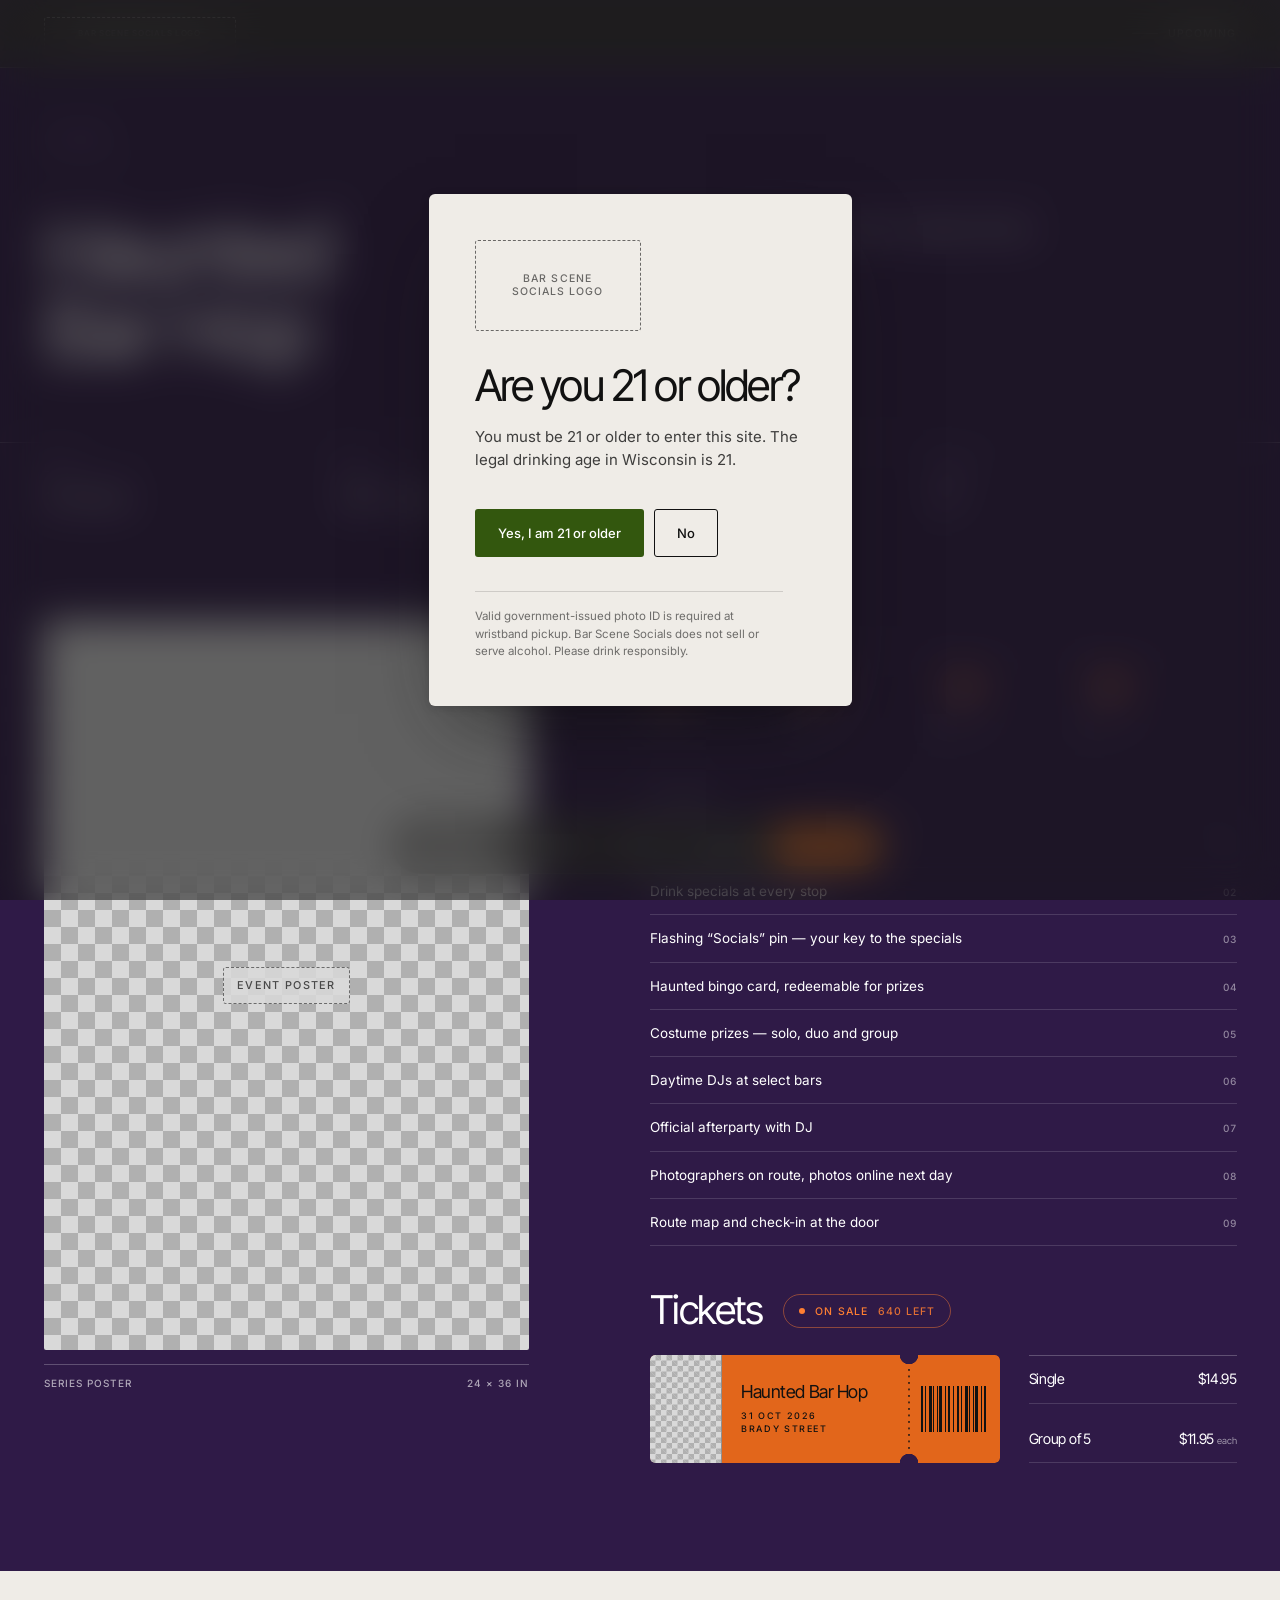
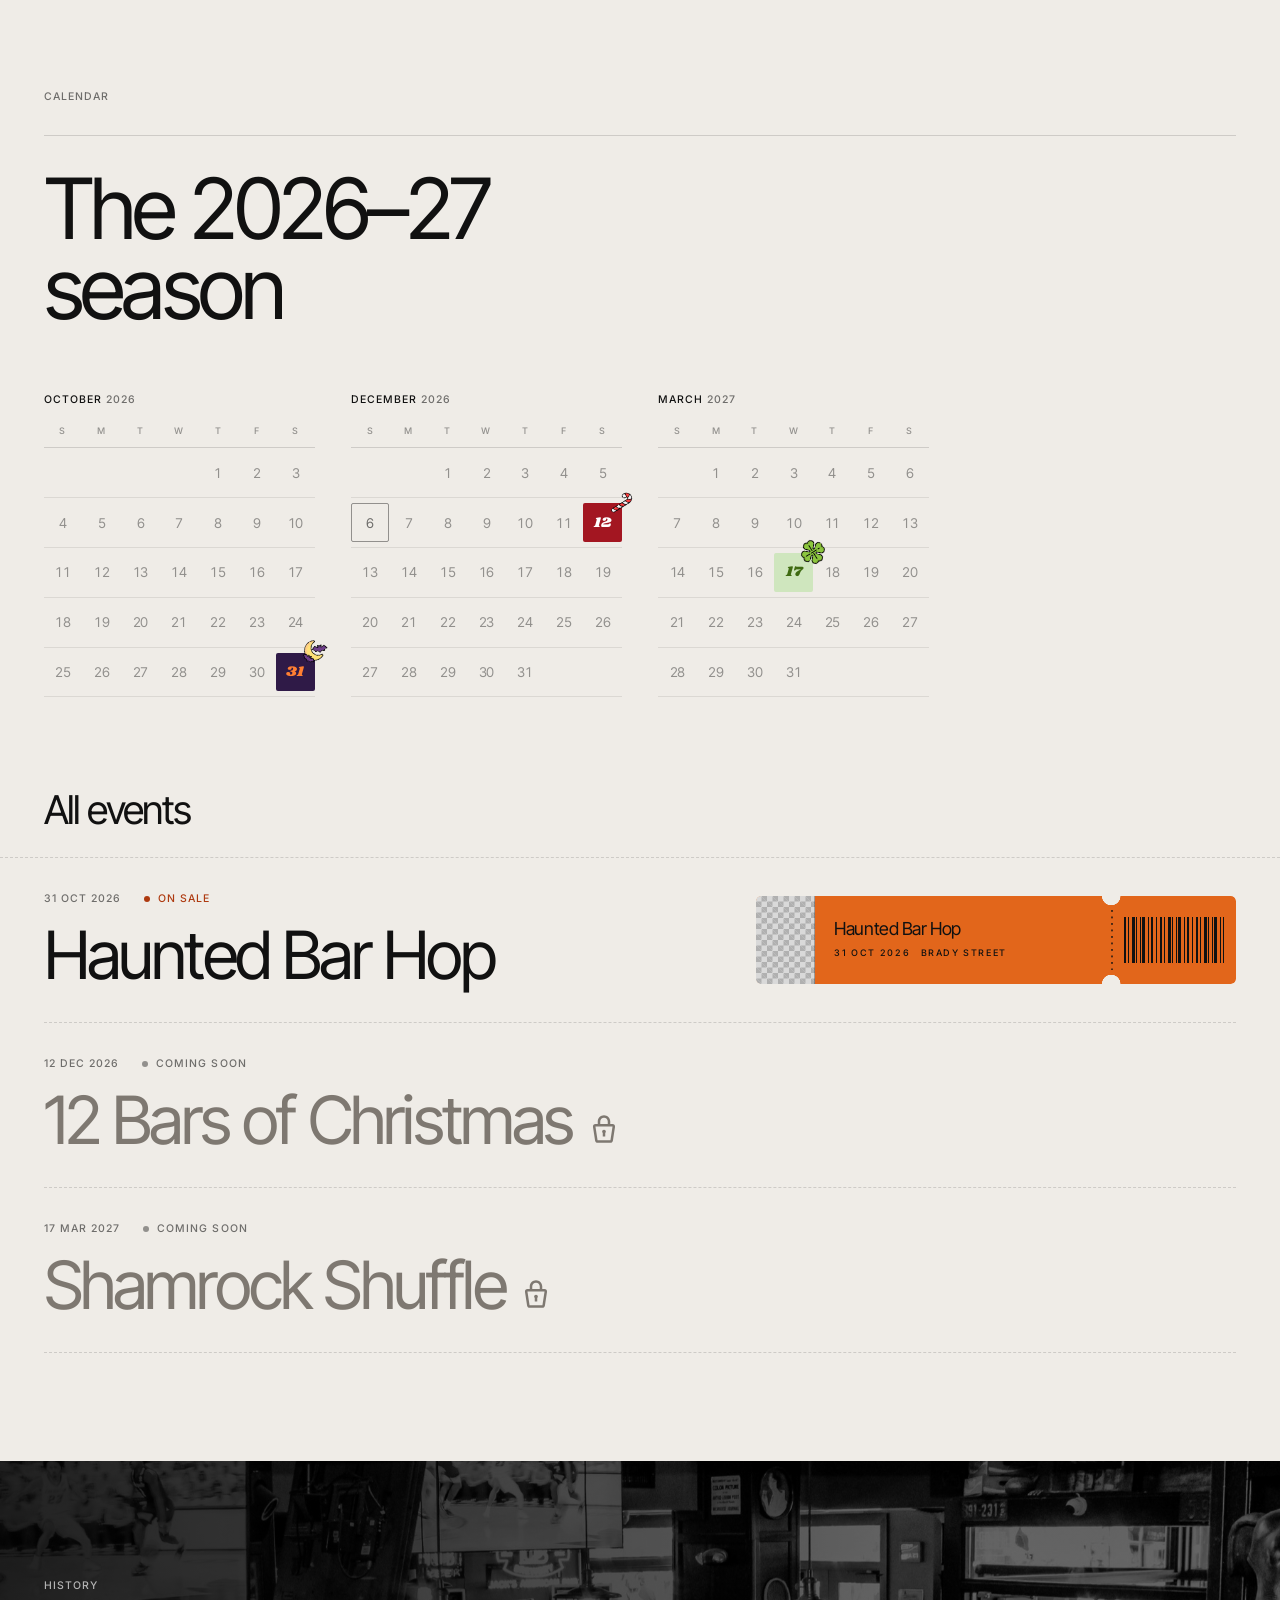
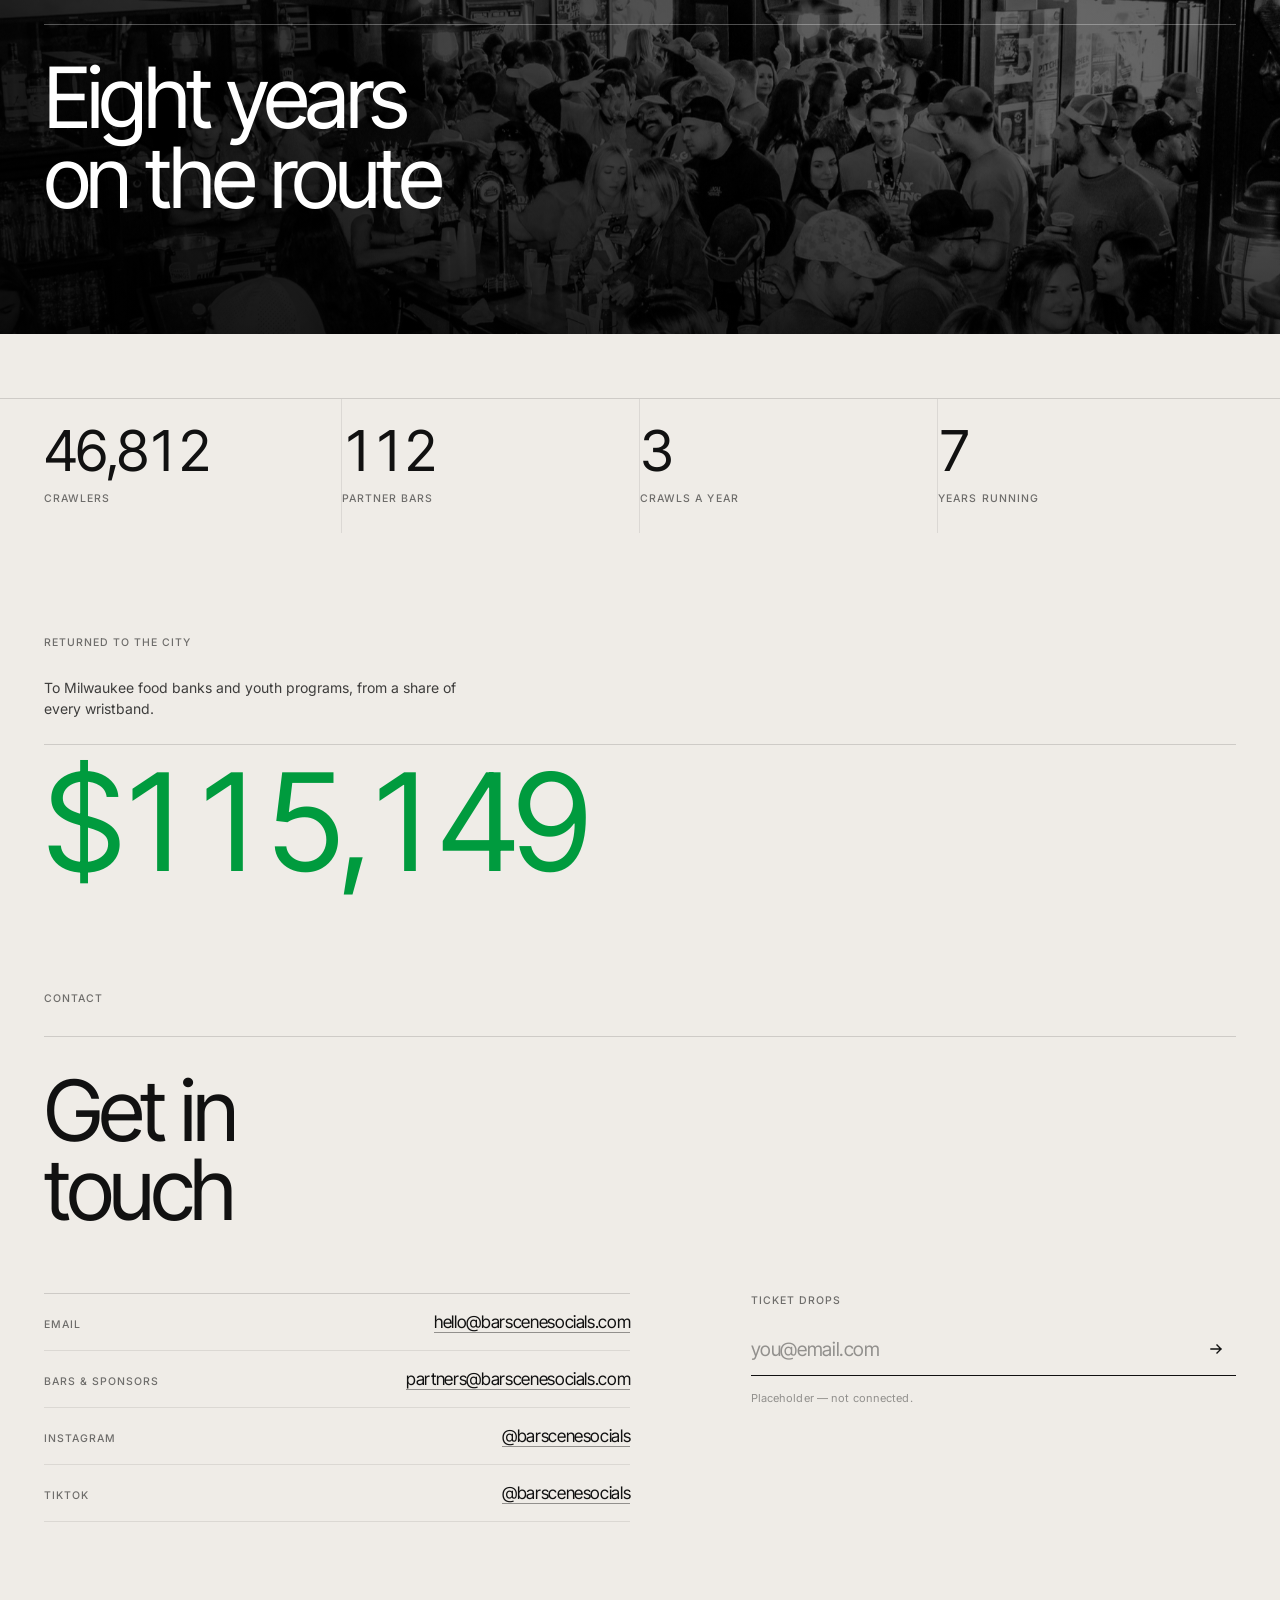
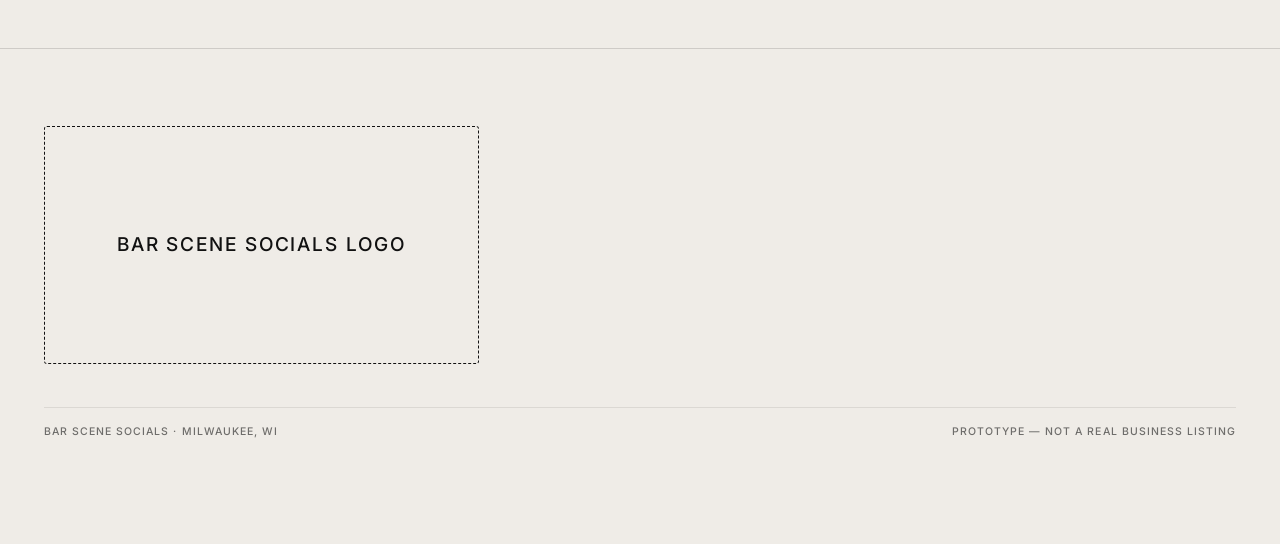
==== commit 3b293ed9: "Lead with Halloween; withhold the logo and poster for review Reorders the page around the one crawl " ====
--- a/index.html
+++ b/index.html
@@ -38,10 +38,10 @@
 
 <div class="gate" id="gate" role="dialog" aria-modal="true" aria-labelledby="gateTitle" hidden>
   <div class="gate__panel" id="gatePanel" tabindex="-1">
-    <!-- The full stacked lockup rather than the cherry alone. This is the
-         first thing anyone sees, and the mark on its own asks the visitor
-         to already know whose site they are being stopped at. -->
-    <img class="gate__lockup" src="assets/lockup-stacked.svg" alt="Bar Scene Socials" width="1158" height="633" />
+    <!-- Mark withheld for this presentation — see the note on .logo-ph in
+         the stylesheet. The slot keeps the lockup's footprint so the
+         composition below it is unchanged. -->
+    <div class="logo-ph gate__lockup" role="img" aria-label="Bar Scene Socials logo placeholder">Bar Scene Socials logo</div>
 
     <div class="gate__ask" id="gateAsk">
       <h2 class="gate__title" id="gateTitle">Are you 21 or older?</h2>
@@ -69,8 +69,7 @@
      ══════════════════════════════════════════════════════════════════ -->
 <header class="top">
   <a class="lockup" href="#top" aria-label="Bar Scene Socials — top">
-    <span class="lockup__cherry" aria-hidden="true"></span>
-    <span class="lockup__word" role="img" aria-label="Bar Scene Socials"></span>
+    <span class="logo-ph lockup__ph">Bar Scene Socials logo</span>
   </a>
   <p class="readout" aria-live="polite">
     <span class="readout__rule" aria-hidden="true"></span>
@@ -99,29 +98,6 @@
 
 <main id="top">
 
-<!-- ══════════════════════════ HERO ══════════════════════════
-     The media runs full-bleed, but the page's own furniture is laid over
-     it — hairline rules, tracked caption labels, the same page margin as
-     every other section. That's what stops it reading as a stock photo
-     hero and makes it part of the same system: a plate with the grid
-     printed on top of it.
-
-     Built for video. .hero__media is the only thing that changes when a
-     reel replaces the still; nothing above it cares. -->
-<section class="hero" id="hero">
-  <div class="hero__media" aria-hidden="true"></div>
-
-  <div class="hero__frame">
-    <div class="hero__body">
-      <h1 class="hero__h1">
-        <span class="line"><b>Milwaukee&rsquo;s</b></span>
-        <span class="line">bars are better</span>
-        <span class="line">with a crowd.</span>
-      </h1>
-    </div>
-  </div>
-</section>
-
 <!-- ══════════════════════════ UPCOMING ══════════════════════════ -->
 <section class="sec sec--feature" id="next" data-label="Upcoming" data-cursor="bats">
 
@@ -185,13 +161,8 @@
          series reads as a set when they're up around the city. -->
     <figure class="poster">
       <div class="poster__sheet">
-        <div class="poster__img"></div>
-        <span class="poster__cherry" aria-hidden="true"></span>
-        <div class="poster__type">
-          <span class="poster__eyebrow">Bar Scene Socials presents</span>
-          <span class="poster__title">Haunted<br />Bar Hop</span>
-          <span class="poster__meta">31 Oct 2026 · Brady Street · 16 bars</span>
-        </div>
+        <div class="plate" aria-hidden="true"></div>
+        <span class="poster__ph">Event poster</span>
       </div>
       <figcaption class="poster__cap">
         <span>Series poster</span><span>24 × 36 in</span>
@@ -388,11 +359,18 @@
 
 <!-- ══════════════════════════ RECORD ══════════════════════════ -->
 <section class="sec" id="history" data-label="History">
-  <header class="sec__head grid">
-    <p class="label sec__kicker">History</p>
-    <span class="sec__rule" aria-hidden="true"></span>
-    <h2 class="sec__title">Eight years<br />on the route</h2>
-  </header>
+  <!-- The crowd photograph, which used to open the page, now belongs to
+       the section it actually evidences: eight years of these nights. It
+       runs full-bleed with the section's own head laid over it, white on
+       the plate. -->
+  <div class="record">
+    <div class="record__media" aria-hidden="true"></div>
+    <header class="sec__head grid record__head">
+      <p class="label sec__kicker">History</p>
+      <span class="sec__rule" aria-hidden="true"></span>
+      <h2 class="sec__title">Eight years<br />on the route</h2>
+    </header>
+  </div>
 
   <dl class="figs">
     <div><dt data-count-to="50000" data-count-suffix="+">0</dt><dd>Crawlers</dd></div>
@@ -441,7 +419,7 @@
 
 <!-- ══════════════════════════ FOOTER ══════════════════════════ -->
 <footer class="foot">
-  <img class="foot__mark" src="assets/lockup-stacked.svg" alt="Bar Scene Socials" width="1158" height="633" />
+  <div class="logo-ph foot__mark" role="img" aria-label="Bar Scene Socials logo placeholder">Bar Scene Socials logo</div>
   <div class="foot__meta">
     <span class="label">Bar Scene Socials · Milwaukee, WI</span>
     <span class="label">Prototype — not a real business listing</span>
--- a/css/styles.css
+++ b/css/styles.css
@@ -1,17 +1,30 @@
 /* ═══════════════════════════════════════════════════════════════════
    BAR SCENE SOCIALS
    ───────────────────────────────────────────────────────────────────
-   Paper, ink, and one red. Everything else is grid, hairline and space.
+   Paper, ink, and one orange. Everything else is grid, hairline and space.
 
    COLOUR BUDGET — three colours, each with one job. Nothing else on the
    page is coloured at all.
 
-     RED    the brand speaking, and the transaction.
-            Brand: the cherry, wherever the mark appears.
-            Transaction: the countdown, the release chip, the ticket on
-            hover, the "Get tickets" link, the dock CTA.
-     BUTTER the Upcoming panel. One section, edge to edge, nowhere else.
+     ORANGE the transaction, and the crawl it belongs to. The countdown,
+            the release chip, the ticket, the "Get tickets" link, the dock
+            CTA, the calendar's on-sale row.
+            It is ONE HUE AT THREE STOPS, not three oranges — see the
+            --orange block below. The stop is chosen by the ground it
+            lands on, never by taste.
+     PLUM   the Upcoming panel. One section, edge to edge, nowhere else.
      VOLT   the amount returned to the city. One figure, forever.
+
+   Plus the three EVENT colours, which are the crawls' own and are spent
+   only where a specific crawl is being named — the calendar's marked
+   days and its hovered rows. One of them has escaped that rule on
+   purpose: the Shamrock Shuffle's green carries the age gate's primary
+   action, which is the only filled button on the site that is not a
+   transaction. See --shamrock.
+
+   The brand red that used to hold the first slot is retired with the
+   mark it belonged to; --red survives as a name pointing at the orange
+   so the components that spend it still read as "the transaction".
 
    Two things sit outside that budget on purpose, and both are declared
    here rather than discovered later:
@@ -27,9 +40,11 @@
    Before adding anything else — or a red that isn't brand or transaction
    — check whether an existing colour already carries the idea.
 
-   BRAND FACE — Shrikhand is set on two words of the hero headline and
-   nowhere else as live text. The lockup SVGs carry the same face, so the
-   brand is present throughout without the typeface being spent.
+   BRAND FACE — Shrikhand is set on the calendar's marked-day numerals
+   and nowhere else as live text. It used to carry two words of the hero
+   headline as well; the hero is gone and the lockups are placeholders in
+   this build, so those three numerals are now the only place the brand's
+   own face appears. Spend it there and nowhere else.
    ═══════════════════════════════════════════════════════════════════ */
 
 :root{
@@ -46,42 +61,78 @@
      be readable, or it is a broken state. Carried by the two headlines
      that are not on sale and by the padlock that says so. */
   --mute:     #7E7871;
-  --red:      #CE1919;
-
-  /* ── The Upcoming panel's own palette ────────────────────────────
-     A deep violet ground with a burnt-orange accent. It is the one place
-     on the site that leaves paper, and what it leaves paper for is night.
-
-     The two orange stops are MEASURED, not two shades picked by eye,
-     because the accent has to do two opposite jobs:
-
-       --orange      fill. White type sits ON it, so it has to be dark
-                     enough to hold white — 6.15:1.
-       --orange-hi   the same fill, hovered. The lightest orange that
-                     still holds white at AA (4.52:1).
-
-     THE GAP BETWEEN THOSE TWO IS OPENED FROM BELOW, and it has to be.
-     --orange-hi is at a hard ceiling — any lighter and the white type on
-     it fails AA — so the only way to make the hover read as a bigger
-     change is to start deeper. The base was #C24417 and the hover was a
-     16% lift, which was barely a change; dropping the base to #AE3A10
-     makes it 51% and the ticket visibly lights up. The cost is the fill's
-     own contrast against the plum panel (2.51:1, under the 3:1 for a
-     component boundary) — accepted, because this ticket is identified by
-     a notched silhouette, a poster and 6:1 white type inside it, not by
-     the edge between two colours.
-       --orange-lit  accents drawn ON the plum, where the requirement
-                     inverts: here the orange has to be LIGHT to clear a
-                     dark ground (6.13:1).
-
-     One orange cannot do both — white wants a dark orange and a dark
-     ground wants a light one — so the accent is one hue at two stops
-     rather than one value that fails at one end. Same reasoning as
-     --volt below: the colour is chosen by measurement, then named.       */
-  --plum:       #2F1A47;
-  --orange:     #AE3A10;
-  --orange-hi:  #CE4B19;
-  --orange-lit: #FF7F32;
+  /* The brand red is retired. It had two jobs — the cherry, and the
+     transaction — and the cherry is gone from this build, so the only
+     thing left for it to carry is the transaction, which now belongs to
+     the crawl's own orange. Kept as a named token rather than find-and-
+     replaced, because every component that spends it is still spending
+     "the transaction colour" and should keep saying so.
+
+     It points at the DEEP stop, not the bright one: --red is spent on
+     paper (the calendar's On-sale chip) where 10.5px of #FF7F32 measures
+     2.14:1. #AE3A10 measures 5.22:1. The plum panel and the hovered
+     calendar rows re-point it to the bright stop below, where the ground
+     is dark and the requirement inverts. */
+  --red:      var(--orange);
+
+  /* ── The crawl's orange ──────────────────────────────────────────
+     ONE HUE AT THREE STOPS, and which stop a thing takes is decided by
+     the ground it lands on and the job it does — never by taste.
+
+       --orange-lit  #FF7F32. The true orange, and the one the whole
+                     palette is named from. Two jobs: accents drawn on a
+                     dark ground (6.13:1 on the plum), and THE HOVER
+                     STATE OF EVERY ORANGE BUTTON.
+       --orange-fill #E2661B. The same hue, one shade down. This is what
+                     every orange button and the ticket wear AT REST.
+       --orange      #AE3A10. The deep stop, for orange that has to be
+                     legible as small type ON PAPER — the calendar's
+                     on-sale chip, and the border under a button whose
+                     fill is too light to define its own edge.
+
+     WHY REST IS DARKER THAN HOVER, rather than the other way round.
+     The old scheme lifted a dark fill to a slightly lighter one, and it
+     had to: white type sat on these buttons, and white sets a ceiling on
+     how light the orange can get before it fails. The type is black now,
+     which removes the ceiling entirely and inverts the whole problem —
+     a lighter orange is MORE legible, not less. So the interaction can
+     do the obvious thing and light up toward the real colour instead of
+     nudging around underneath it.
+
+     Both stops are measured against the black they carry, and both
+     improve on hover rather than trading legibility for emphasis:
+       #E2661B  5.58:1  at rest
+       #FF7F32  7.55:1  hovered      — a 42% lift in luminance, which is
+     a change you feel across a 24px dock pill, not just on a 480px
+     ticket.
+
+     The plum is the one ground on the site that leaves paper, and what
+     it leaves paper for is night.                                       */
+  --plum:        #2F1A47;
+
+  /* ── The Shamrock Shuffle's green ────────────────────────────────
+     Declared here rather than only inside the event palettes because the
+     age gate's primary action now wears it, which puts it on the page
+     before any event does. `[data-fx="prism"]` draws its --ev-fg from
+     this same token, so the crawl and the button can never drift apart.
+
+     --shamrock      #3F6B12. The true green, and the HOVER state — the
+                     same "hover lights up to the real colour" move the
+                     orange buttons make.
+     --shamrock-fill #33570E. One stop down, worn AT REST.
+
+     THE TYPE ON THIS ONE IS WHITE, not black, and that is forced rather
+     than chosen: black measures 3.01:1 on #3F6B12 and fails. White
+     measures 8.36:1 at rest and 6.32:1 hovered. So unlike the orange
+     buttons — where hover gets brighter AND more legible — this one
+     trades a little contrast for the lift. Both ends clear AA
+     comfortably, which is what makes the trade affordable. */
+  --shamrock:      #3F6B12;
+  --shamrock-fill: #33570E;
+
+  --orange:      #AE3A10;
+  --orange-fill: #E2661B;
+  --orange-lit:  #FF7F32;
   /* One figure only — the amount returned. Electric, but pulled back
      from #00C24E, which measured 2.02:1 on paper. This is 3.10:1, which
      clears the large-text minimum while still reading as voltage. */
@@ -291,7 +342,9 @@
 .dock :focus-visible{ outline-color:#fff; }
 .dock__cta:focus-visible{ outline-color:#fff; outline-offset:4px; }
 /* Ink rings, because the element is a dark object on a pale ground and
-   the ring has to be read against that ground, not against the object: */
+   the ring has to be read against that ground, not against the object.
+   The gate's buttons still qualify now that the card is paper — the ring
+   sits at 3px offset, which lands it on the card, not on the fill: */
 .gate__btn:focus-visible,
 .ticket:focus-visible,
 .d--hit:focus-visible{ outline-color:var(--ink); }
@@ -299,28 +352,71 @@
    dialog; it is not tab-reachable, so it should not draw a ring. */
 .gate__panel:focus-visible{ outline:none; }
 
-/* ═══════════════ AGE GATE ═══════════════ */
+/* ═══════════════ AGE GATE ═══════════════
+   A modal over the site, not a page in front of it. The distinction is
+   the whole point of the change: a full-bleed paper cover made the check
+   look like the destination, and the visitor had no idea what they were
+   being stopped at. Blurred, the crawl is legible as a place while
+   staying unreadable as content — which is the honest state of things,
+   since they have not answered yet.
+
+   The scrim does two jobs at once and both are needed. The blur says
+   "there is a site here"; the dark wash is what actually holds the card,
+   because blur alone leaves the plum panel bright enough behind the
+   paper to fight it.                                                    */
 .gate{
   position:fixed; inset:0; z-index:200;
   display:grid; place-items:center;
   padding:var(--m);
-  background:var(--paper);
+  background:rgba(17,17,17,.55);
+  backdrop-filter:blur(20px) saturate(.85);
+  -webkit-backdrop-filter:blur(20px) saturate(.85);
+}
+/* Without backdrop-filter the scrim is the ONLY thing between the card
+   and the page, so it has to carry the whole job alone. Nothing is lost
+   but the blur. */
+@supports not ((backdrop-filter:blur(1px)) or (-webkit-backdrop-filter:blur(1px))){
+  .gate{ background:rgba(17,17,17,.88); }
 }
 .gate[hidden]{ display:none; }
 body.is-gated{ overflow:hidden; }
-.gate__panel{ max-width:44ch; text-align:left; outline:none; }
-/* The full lockup, shipped as an <img> rather than a mask, so it keeps
-   the brand's own two colours — ink wordmark, red cherry — instead of
-   being flattened into one. Same treatment as the footer mark. */
+
+/* The card. Paper, because the site's own ground is what it should feel
+   cut from — the dialog is part of this site, not a browser chrome
+   artefact laid over it.
+
+   It scrolls INSIDE itself rather than growing past the viewport: this
+   is the one screen on the site the visitor cannot scroll the page
+   behind, so a card taller than the window would put the buttons
+   somewhere unreachable. dvh, not vh, because mobile browser chrome
+   moves and vh does not know it. */
+.gate__panel{
+  width:100%;
+  max-width:min(100%, 47ch);
+  max-height:calc(100dvh - var(--m) * 2);
+  overflow-y:auto;
+  padding:clamp(26px,3.6vw,46px);
+  background:var(--paper);
+  border-radius:6px;
+  /* Long, soft and offset downward — the card reads as lifted off the
+     page rather than pasted onto it, which is what separates a modal
+     from a panel. */
+  box-shadow:0 34px 80px -26px rgba(17,17,17,.62), 0 2px 10px rgba(17,17,17,.16);
+  text-align:left;
+  outline:none;
+}
+/* The lockup slot, at the footprint the stacked mark occupied. */
 .gate__lockup{
-  display:block;
-  width:clamp(122px,15vw,188px);
-  height:auto;
-  margin-bottom:clamp(28px,3.6vw,46px);
-}
+  width:clamp(112px,13vw,166px);
+  aspect-ratio:1158/633;
+  margin-bottom:clamp(22px,2.8vw,34px);
+}
+/* Capped harder than the old full-page setting. At the page's 4.4vw this
+   headline ran to 62px, which was right across a whole screen and is a
+   shout inside a 47ch card. */
 .gate__title{
   font-family:var(--f-display); font-weight:400;
-  font-size:clamp(30px,4.4vw,62px);
+  font-size:clamp(28px,3.4vw,46px);
   line-height:.96; letter-spacing:-.042em;
   margin:0 0 clamp(14px,1.6vw,20px);
 }
@@ -341,8 +437,31 @@
   transition:background-color .3s var(--ease), color .3s var(--ease), border-color .3s var(--ease);
 }
 .gate__btn:hover{ background:var(--ink); color:var(--paper); }
-.gate__btn--yes{ background:var(--ink); color:var(--paper); }
-.gate__btn--yes:hover{ background:var(--red); border-color:var(--red); color:#fff; }
+/* The primary action, in the Shamrock Shuffle's green. It takes the same
+   two-stop behaviour as every other filled button — a stop down at rest,
+   lighting up to the true colour on hover — but not the same hue and not
+   the same ink: this green needs WHITE type, because black on it is
+   3.01:1. See the --shamrock block for the measurements.
+
+   The border is TRANSPARENT rather than removed. `border:0` would shrink
+   this button by 2px against the outlined "No" beside it, and two
+   primary-and-secondary buttons that do not share a baseline read as a
+   bug. It keeps the box, it just stops drawing.
+
+   Being green rather than orange, this is now the one filled button on
+   the site that is not the transaction colour. That is deliberate: it is
+   also the only one that is not a transaction. */
+.gate__btn--yes{
+  background:var(--shamrock-fill);
+  border-color:transparent;
+  color:#FFFFFF;
+}
+/* NOT wrapped in a hover media query, unlike the ticket and the dock
+   pill. `.gate__btn:hover` above is more specific than `.gate__btn--yes`,
+   so on a touch device — where the hover query never matches — the
+   generic rule would win the moment the button is tapped and flash it
+   black on the way through. This has to be able to out-specify it. */
+.gate__btn--yes:hover{ background:var(--shamrock); border-color:transparent; color:#FFFFFF; }
 .gate__fine{
   margin:clamp(24px,3vw,34px) 0 0;
   padding-top:16px;
@@ -350,6 +469,47 @@
   font-size:11.5px; line-height:1.5;
   color:var(--ink-58);
   max-width:44ch;
+}
+
+/* ═══════════════ PLACEHOLDERS ═══════════════
+   Two things on this build are deliberately NOT drawn, and both say so in
+   the same voice — a dashed rule around an empty box with the name of
+   what belongs there. A placeholder that looks like a design decision is
+   worse than no placeholder: it gets reviewed as artwork.
+
+   .logo-ph  the lockup, withheld at the owners' request. Every slot keeps
+             the real mark's footprint so nothing around it reflows.
+   .plate    the event poster, which is commissioned per crawl. Drawn as
+             the transparency checker, because that is already the one
+             pattern everyone reads as "nothing is here yet" — a grey box
+             would read as a grey poster.                                */
+.logo-ph{
+  display:grid; place-items:center;
+  box-sizing:border-box;
+  border:1.5px dashed currentColor;
+  border-radius:3px;
+  padding:.9em 1em;
+  font-family:var(--f-ui);
+  font-size:10.5px; font-weight:500;
+  letter-spacing:.1em; text-transform:uppercase;
+  line-height:1.3; text-align:center;
+  text-wrap:balance;
+  opacity:.6;
+}
+
+/* The checker is TWO 45° gradients offset by half a tile — the standard
+   transparency grid. --chk is the tile, set per placement, so the same
+   rule serves a 24×36 sheet and a 72px ticket rail without the pattern
+   scaling with the box. */
+.plate{
+  --chk:34px;
+  position:absolute; inset:0;
+  background-color:#D9D9D9;
+  background-image:
+    linear-gradient(45deg, #B0B0B0 25%, transparent 25%, transparent 75%, #B0B0B0 75%),
+    linear-gradient(45deg, #B0B0B0 25%, transparent 25%, transparent 75%, #B0B0B0 75%);
+  background-size:var(--chk) var(--chk);
+  background-position:0 0, calc(var(--chk) / 2) calc(var(--chk) / 2);
 }
 
 /* ═══════════════ TOP BAR ═══════════════ */
@@ -369,17 +529,14 @@
   border-bottom:1px solid rgba(255,255,255,.13);
 }
 .lockup{ display:flex; align-items:center; gap:11px; }
-.lockup__cherry{
-  width:19px; height:22px;
-  background:var(--red);                       /* ← red 1 of 4 */
-  -webkit-mask:url(../assets/cherry.svg) center/contain no-repeat;
-          mask:url(../assets/cherry.svg) center/contain no-repeat;
-}
-.lockup__word{
-  width:clamp(118px,11vw,158px); aspect-ratio:1322/132;
-  background:#fff;
-  -webkit-mask:url(../assets/wordmark.svg) center/100% 100% no-repeat;
-          mask:url(../assets/wordmark.svg) center/100% 100% no-repeat;
+/* Holds the cherry-plus-wordmark footprint the real lockup occupied, so
+   the bar's balance against the readout on the right is unchanged. */
+.lockup__ph{
+  width:clamp(150px,15vw,196px);
+  height:34px;
+  padding:0 8px;
+  font-size:8px; letter-spacing:.09em;
+  color:#fff; opacity:.72;
 }
 
 /* Live section readout. Reports position; doesn't navigate. */
@@ -448,20 +605,23 @@
   position:relative; overflow:hidden;
   padding:clamp(6px,.75vw,10px) clamp(15px,1.7vw,24px);
   border-radius:999px;
-  background:var(--red);
-  color:#fff;
+  /* The one solid on a dark capsule, and it prints black — 5.58:1 at
+     rest — so it separates from the 66%-white nav links beside it by hue
+     and by weight at once. */
+  background:var(--orange-fill);
+  color:#111111;
   font-size:clamp(12px,1vw,14px); font-weight:500;
   white-space:nowrap;
-}
-/* Hover darkens rather than recolours — the red is the point, and
-   swapping it out on hover threw the whole capsule's weight around. */
-.dock__cta::after{
-  content:''; position:absolute; inset:0;
-  background:#000; opacity:0;
-  transition:opacity .3s var(--ease);
-}
+  /* Same curve and duration as the ticket's, so the pill and the object
+     it points at light up as one gesture. */
+  transition:background-color .22s cubic-bezier(.2,0,0,1);
+}
+/* Hover lights the pill up to the true orange. It used to lay a black
+   veil over the fill instead — that was the right move when the fill was
+   already the brightest orange the white type could survive, and it is
+   the wrong one now that the fill sits a stop below on purpose. */
 @media (hover: hover) and (pointer: fine){
-  .dock__cta:hover::after{ opacity:.18; }
+  .dock__cta:hover{ background:var(--orange-lit); }
 }
 
 /* ── Flip-up label ──
@@ -503,100 +663,6 @@
   background-image:
     repeating-linear-gradient(90deg, currentColor 0 1px, transparent 1px 3px),
     repeating-linear-gradient(90deg, currentColor 0 2px, transparent 2px 7px);
-}
-
-/* ═══════════════ HERO ═══════════════
-   Full-bleed media with the site's own grid furniture laid over it:
-   hairlines on the page margin, tracked caption labels at the foot. The
-   type is set large and left, vertically centred in the frame rather
-   than dropped in a corner, so the composition is the whole plate.
-
-   Everything except .hero__media is media-agnostic — swapping the still
-   for a <video> touches one rule. */
-.hero{
-  position:relative;
-  min-height:clamp(540px, 88vh, 940px);
-  display:flex;
-  overflow:hidden;
-  background:var(--ink);
-  color:var(--paper);
-}
-.hero__media{
-  position:absolute; inset:0;
-  background:url(../assets/crowd.jpg) center 40%/cover no-repeat;
-  filter:grayscale(1) contrast(1.14) brightness(.58);
-}
-/* Two gradients, not one flat scrim: a light overall wash to hold the
-   type, and a deeper foot so the caption rule always has something to
-   sit on. A single heavy scrim just made the photograph muddy. */
-.hero__media::after{
-  content:''; position:absolute; inset:0;
-  background:
-    linear-gradient(to top, rgba(17,17,17,.72) 0%, rgba(17,17,17,0) 42%),
-    linear-gradient(to right, rgba(17,17,17,.52) 0%, rgba(17,17,17,.08) 68%);
-}
-
-/* The frame is the page margin, drawn. */
-.hero__frame{
-  position:relative; z-index:1;
-  flex:1;
-  display:flex; flex-direction:column;
-  /* Bottom padding carries the type off the edge now that the caption
-     row is gone — at the old 18–26px the headline sat on the trim. */
-  padding:calc(var(--top-h) + clamp(26px,4vh,54px)) var(--m) clamp(44px,7vh,96px);
-}
-/* Bottom-left at every size. Stacked, the type is the composition; on a
-   wide screen it drops to a single line along the foot so the footage
-   gets the frame and the words become a caption on it. */
-.hero__body{
-  flex:1;
-  display:flex; align-items:flex-end;
-  padding-block:clamp(30px,6vh,72px) 0;
-}
-.hero__h1{
-  font-size:clamp(44px,11vw,132px);
-  line-height:.88;
-  letter-spacing:-.05em;
-}
-.hero__h1 .line{ display:block; }
-
-@media (min-width:1100px){
-  /* inline, not block — the newlines between the spans in the markup
-     collapse to the word spaces the sentence needs. */
-  .hero__h1 .line{ display:inline; }
-  .hero__h1{
-    /* The h1 is a flex item, so without this it shrinks to its own
-       content — which makes the width it wraps against narrower than the
-       frame, and every size calibrated from it comes out a line too big. */
-    width:100%;
-    /* Measured, not guessed: the sentence runs 17.37px wide per 1px of
-       font-size against a frame ~93% of the viewport, making 5.37vw the
-       exact fitting size. 5.1vw leaves ~60px of air at 1280 so a rounding
-       difference can't tip it onto a second line. */
-    font-size:min(5.1vw, 100px);
-    line-height:1;
-    max-width:none;
-  }
-}
-
-/* ── The brand face in the headline ──
-   Measured, not guessed: at the same font-size Inter Tight caps stand at
-   .73em and Shrikhand's at .67em, so Shrikhand runs 1.09× LARGER for the
-   two faces to read as one line.
-
-   Tracking is set tighter than the grotesque on purpose — the wordmark
-   sets its letters hard against each other, and this carries that into
-   live type. */
-.hero__h1 b{
-  font-family:var(--f-brand);
-  font-weight:400;
-  font-size:1.09em;
-  letter-spacing:-.086em;
-  color:inherit;
-  display:inline-block;
-  /* letter-spacing also subtracts after the final letter; give it back so
-     following punctuation isn't dragged into the word. */
-  padding-right:.086em;
 }
 
 /* ── Hairline spec strip ──────────────────────────────────────────
@@ -640,47 +706,22 @@
   position:relative;
   aspect-ratio:2/3;
   overflow:hidden;
-  background:var(--ink);
+  display:grid; place-items:center;
   border-radius:2px;             /* trimmed sheet, not a rounded card */
-  color:var(--paper);
-}
-.poster__img{
-  position:absolute; inset:0;
-  /* Deliberately a different crop from the hero, which uses the same
-     photograph — same night, different frame, rather than one image
-     printed twice on the same screen. */
-  /* Artwork is already 2:3, so it drops straight into the trim with no
-     crop. Left in colour on purpose — it's flat orange-and-black art, and
-     the greyscale treatment the photography gets would flatten it. */
-  background:url(../assets/poster-halloween.jpg) center/cover no-repeat;
-}
-.poster__sheet::after{
-  content:''; position:absolute; inset:0;
-  background:linear-gradient(to top, rgba(17,17,17,.92) 0%, rgba(17,17,17,.35) 42%, rgba(17,17,17,.12) 100%);
-}
-.poster__cherry{
-  position:absolute; z-index:2;
-  top:clamp(16px,2.4vw,26px); left:clamp(16px,2.4vw,26px);
-  width:clamp(22px,2.6vw,34px); aspect-ratio:549/633;
-  background:var(--red);
-  -webkit-mask:url(../assets/cherry.svg) center/contain no-repeat;
-          mask:url(../assets/cherry.svg) center/contain no-repeat;
-}
-.poster__type{
-  position:absolute; z-index:2; inset:auto 0 0 0;
-  display:flex; flex-direction:column; gap:clamp(10px,1.4vw,16px);
-  padding:clamp(18px,2.6vw,30px);
-}
-.poster__eyebrow,
-.poster__meta{
-  font-size:clamp(8.5px,.72vw,10.5px); font-weight:500;
-  letter-spacing:.16em; text-transform:uppercase;
-  color:rgba(239,236,231,.72);
-}
-.poster__title{
-  font-family:var(--f-display);
-  font-size:clamp(30px,3.9vw,58px);
-  line-height:.92; letter-spacing:-.04em;
+}
+/* The sheet is empty on purpose — the crawl's poster is commissioned art
+   and the mock that used to sit here was being read as the real thing.
+   One label, centred, in the same voice as the logo slots. */
+.poster__ph{
+  position:relative; z-index:1;
+  padding:.85em 1.2em;
+  border:1.5px dashed rgba(17,17,17,.55);
+  border-radius:3px;
+  background:rgba(217,217,217,.86);
+  font-family:var(--f-ui);
+  font-size:clamp(9px,.85vw,11.5px); font-weight:500;
+  letter-spacing:.12em; text-transform:uppercase;
+  color:rgba(17,17,17,.72);
 }
 .poster__cap{
   display:flex; justify-content:space-between; gap:12px;
@@ -692,6 +733,15 @@
 
 /* ═══════════════ SECTIONS ═══════════════ */
 .sec{ padding:clamp(74px,12vh,168px) 0 0; }
+
+/* The page used to open on a full-bleed hero, which sat UNDER the fixed
+   top bar by design. It opens on a section now, so the first one has to
+   clear that bar itself — at the old 74px floor the Upcoming kicker was
+   6px below a 68px bar. Written against :first-child rather than the
+   panel, so whichever section leads the page gets the clearance. */
+main > .sec:first-child{
+  padding-top:calc(var(--top-h) + clamp(40px,7vh,116px));
+}
 
 /* The one coloured panel on the site. Full-bleed deep violet, so the next
    crawl is unmistakably the thing being sold — and so the storm above it
@@ -737,10 +787,9 @@
 /* The poster is a printed sheet, not part of the panel's colour system —
    it is the same object whether it is hung on paper or on the plum. So it
    takes the page's own values back rather than inheriting the inversion,
-   and the cherry on it stays the brand's red. */
+   which is what keeps the placeholder's label dark on its light checker. */
 .sec--feature .poster__sheet{
   --ink: #111111;
-  --red: #CE1919;
 }
 /* The panel's real content sits above the weather. Stated once here
    rather than on each block, so anything added to the panel later lands
@@ -1119,11 +1168,21 @@
   min-height:var(--tk-h);
   /* The ticket is the one object on the panel that is neither the ground
      nor drawn on it — it is the transaction, so it gets the accent as a
-     solid, and everything printed on it is white. It sets both explicitly
-     rather than taking the panel's inverted --ink, which would have made
-     the ticket itself white. */
-  color:#fff;
-  background:var(--orange);
+     solid. It sets its own fill and its own ink explicitly rather than
+     taking the panel's inverted --ink, which would have made the ticket
+     itself white.
+
+     THE FILL IS THE BRIGHT STOP AND THE PRINT IS BLACK. That pairing is
+     forced, not preferred: #FF7F32 holds white at 2.52:1 and black at
+     7.55:1, so the moment the fill moved up to the bright orange the
+     print had to invert with it. Everything inside draws from
+     currentColor — the barcode, the perforation, the rail's edge — so
+     this one line carried all of them across.
+
+     The white shimmer stays white. It is light passing over the object,
+     not something printed on it, and the two are allowed to disagree. */
+  color:#111111;
+  background:var(--orange-fill);
   border-radius:5px;
   overflow:hidden;
   cursor:pointer;
@@ -1140,13 +1199,11 @@
      easing toward it. */
   transition:background-color .22s cubic-bezier(.2,0,0,1);
 }
-/* Hover lifts the fill by one step rather than recolouring it. That is a
-   ceiling, not a preference: white type is what makes this ticket legible
-   and --orange-hi is the lightest orange that still holds white at AA. So
-   the colour moves a little and the shimmer does the rest — which is the
-   right division anyway, since the sweep is the part that reads as live. */
+/* Hover lifts the fill to the true orange rather than recolouring it —
+   the same move every orange button on the site makes, so the ticket and
+   the dock pill that points at it answer the pointer identically. */
 @media (hover: hover) and (pointer: fine){
-  .ticket:hover{ background:var(--orange-hi); }
+  .ticket:hover{ background:var(--orange-lit); }
   .ticket:hover::after{ animation:shimmer 1.15s infinite; }
 }
 
@@ -1202,8 +1259,16 @@
   position:relative; z-index:1;
   flex:0 0 calc(var(--tk-h) * 2 / 3);
   align-self:stretch;
-  background:url(../assets/poster-halloween.jpg) center/cover no-repeat;
-  border-right:1px solid color-mix(in srgb, currentColor 22%, transparent);
+  /* Same placeholder as the poster it is a miniature of, at a tile small
+     enough to still read as a checker in 72px. */
+  --chk:11px;
+  background-color:#D9D9D9;
+  background-image:
+    linear-gradient(45deg, #B0B0B0 25%, transparent 25%, transparent 75%, #B0B0B0 75%),
+    linear-gradient(45deg, #B0B0B0 25%, transparent 25%, transparent 75%, #B0B0B0 75%);
+  background-size:var(--chk) var(--chk);
+  background-position:0 0, calc(var(--chk) / 2) calc(var(--chk) / 2);
+  border-right:1px solid color-mix(in srgb, currentColor 30%, transparent);
 }
 
 /* Body. Eyebrow, booking, particulars — small, large, small. */
@@ -1577,7 +1642,7 @@
    two greens read as one family rather than as two decisions. */
 [data-fx="storm"]{ --ev-bg:#2F1A47; --ev-fg:#FF7F32; --ev-txt:#FFFFFF; }
 [data-fx="snow"] { --ev-bg:#A31621; --ev-fg:#FFFFFF; --ev-txt:#FFFFFF; }
-[data-fx="prism"]{ --ev-bg:#CFE6BE; --ev-fg:#3F6B12; --ev-txt:#2C4A12; }
+[data-fx="prism"]{ --ev-bg:#CFE6BE; --ev-fg:var(--shamrock); --ev-txt:#2C4A12; }
 
 /* Where the row sits when nothing is happening — and it carries real
    information: ink means this crawl is selling, --mute means it is not.
@@ -1962,18 +2027,61 @@
   .sub__field button:hover svg{ transform:translateX(4px); }
 }
 
+/* ═══════════════ RECORD PLATE ═══════════════
+   The crowd photograph, moved here from the hero. It is better evidence
+   than opening art: under a headline that claims eight years, a full room
+   is the proof of the claim rather than a mood.
+
+   Same construction as the hero it replaces — full-bleed media, the
+   page's own grid furniture laid over it — so the section's head is the
+   composition rather than a caption dropped on a picture. */
+.record{
+  position:relative;
+  overflow:hidden;
+  margin-bottom:clamp(44px,7vh,96px);
+  padding-block:clamp(70px,13vh,152px);
+  background:var(--ink);
+  /* The plate inverts, the same way the Upcoming panel does: re-point the
+     tokens and every rule inside lands light-on-dark with no per-element
+     override. The kicker and the hairline follow the headline across. */
+  --ink:      #FFFFFF;
+  --ink-58:   rgba(255,255,255,.66);
+  --rule:     rgba(255,255,255,.30);
+  color:#FFFFFF;
+}
+.record__media{
+  position:absolute; inset:0;
+  background:url(../assets/crowd.jpg) center 42%/cover no-repeat;
+  filter:grayscale(1) contrast(1.14) brightness(.5);
+}
+/* Two gradients, not one flat scrim: a wash from the left to hold the
+   type, and a foot deep enough that the headline's descenders never land
+   on a bright patch of the crowd. A single heavy scrim just made the
+   photograph muddy. */
+.record__media::after{
+  content:''; position:absolute; inset:0;
+  background:
+    linear-gradient(to right, rgba(17,17,17,.74) 0%, rgba(17,17,17,.18) 72%),
+    linear-gradient(to top, rgba(17,17,17,.52) 0%, rgba(17,17,17,0) 46%);
+}
+.record__head{ position:relative; z-index:1; }
+@media (min-width:900px){
+  .record__head .sec__title{ grid-column:1 / span 8; }
+}
+
 /* ═══════════════ FOOTER ═══════════════ */
 .foot{
   margin-top:clamp(90px,14vh,190px);
   padding:clamp(46px,6vw,80px) var(--m) calc(clamp(14px,2vw,26px) + 78px);
   border-top:1px solid var(--rule);
 }
-/* Stacked lockup — the cherry at full size with the wordmark stepped
-   beside it. Shipped as a two-colour SVG, so it's an <img> rather than a
-   mask. */
+/* The lockup slot at the footer's size. The type inside scales with the
+   box rather than staying at 10.5px, or a 460px-wide dashed rectangle
+   ends up with a caption too small to be the point of it. */
 .foot__mark{
-  display:block; height:auto;
   width:clamp(200px,34vw,460px);
+  aspect-ratio:1158/633;
+  font-size:clamp(10.5px,1.5vw,19px);
 }
 .foot__meta{
   display:flex; flex-wrap:wrap; justify-content:space-between; gap:10px;
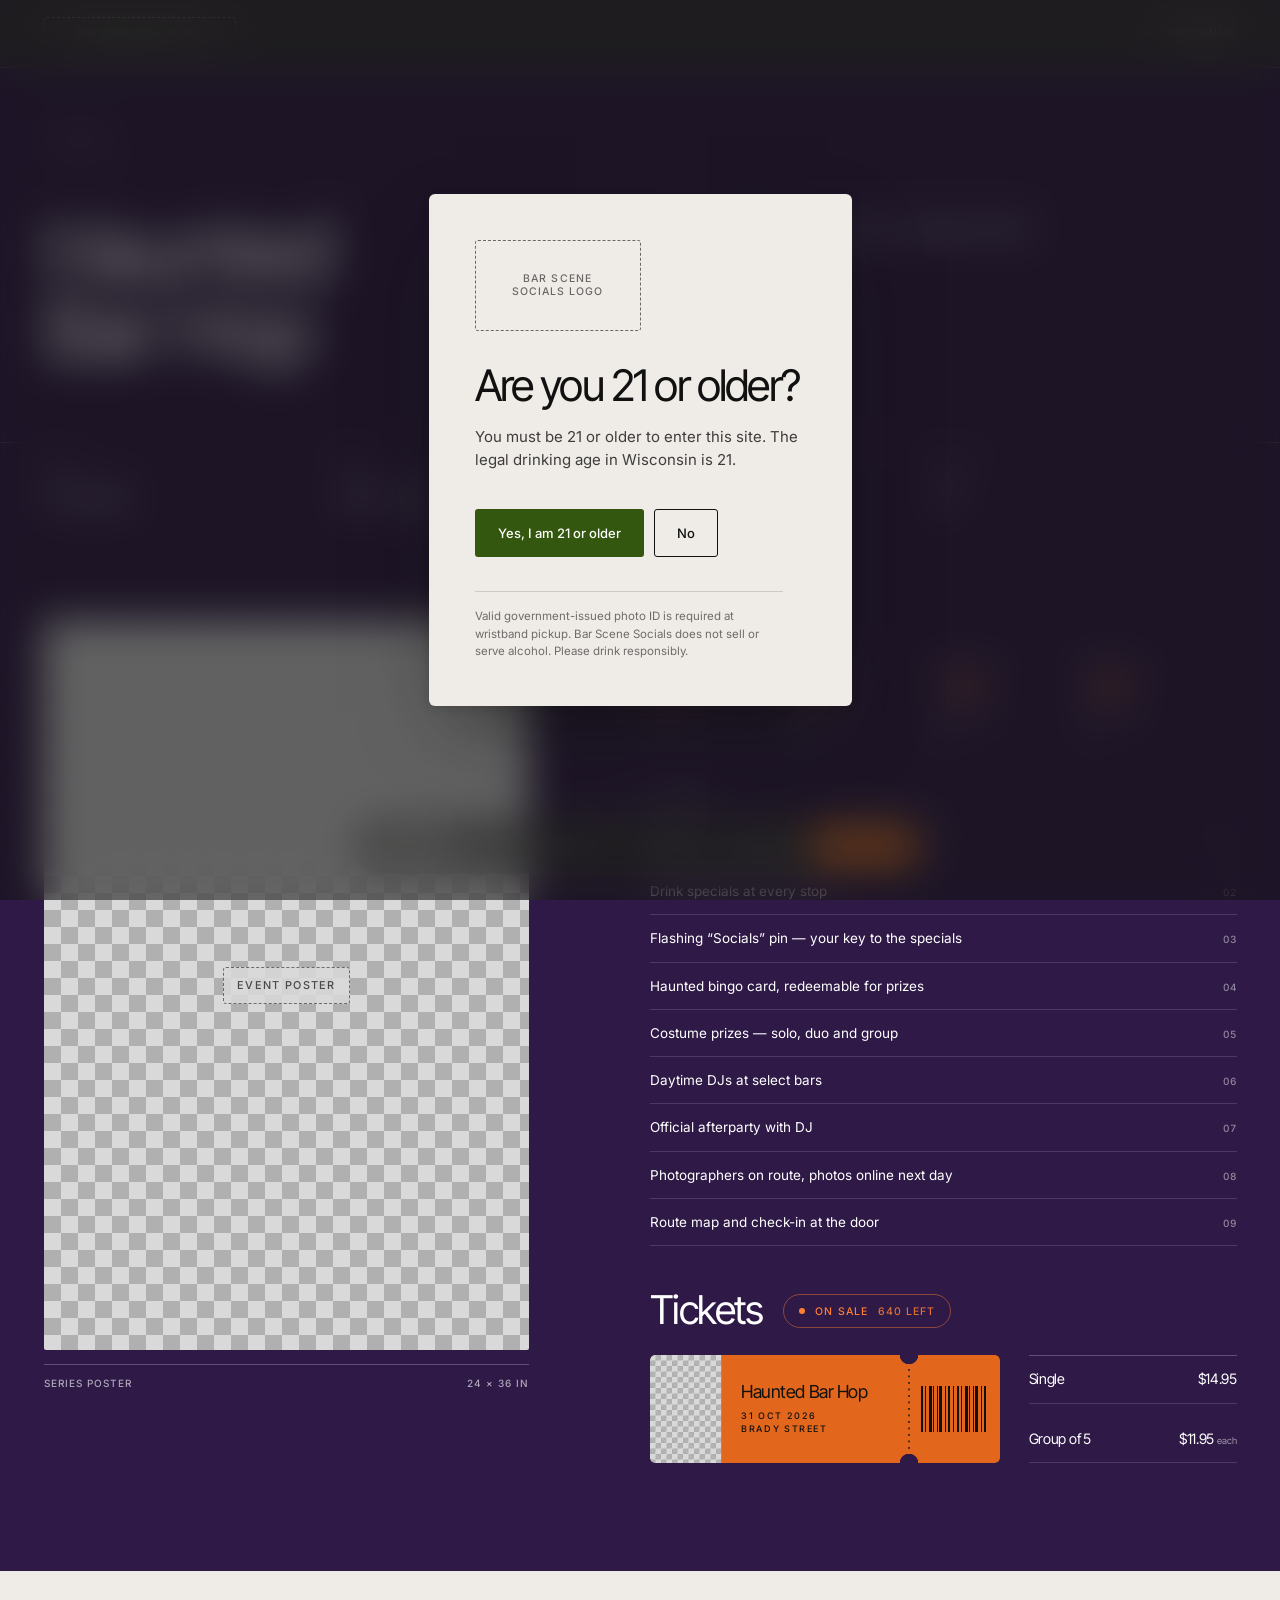
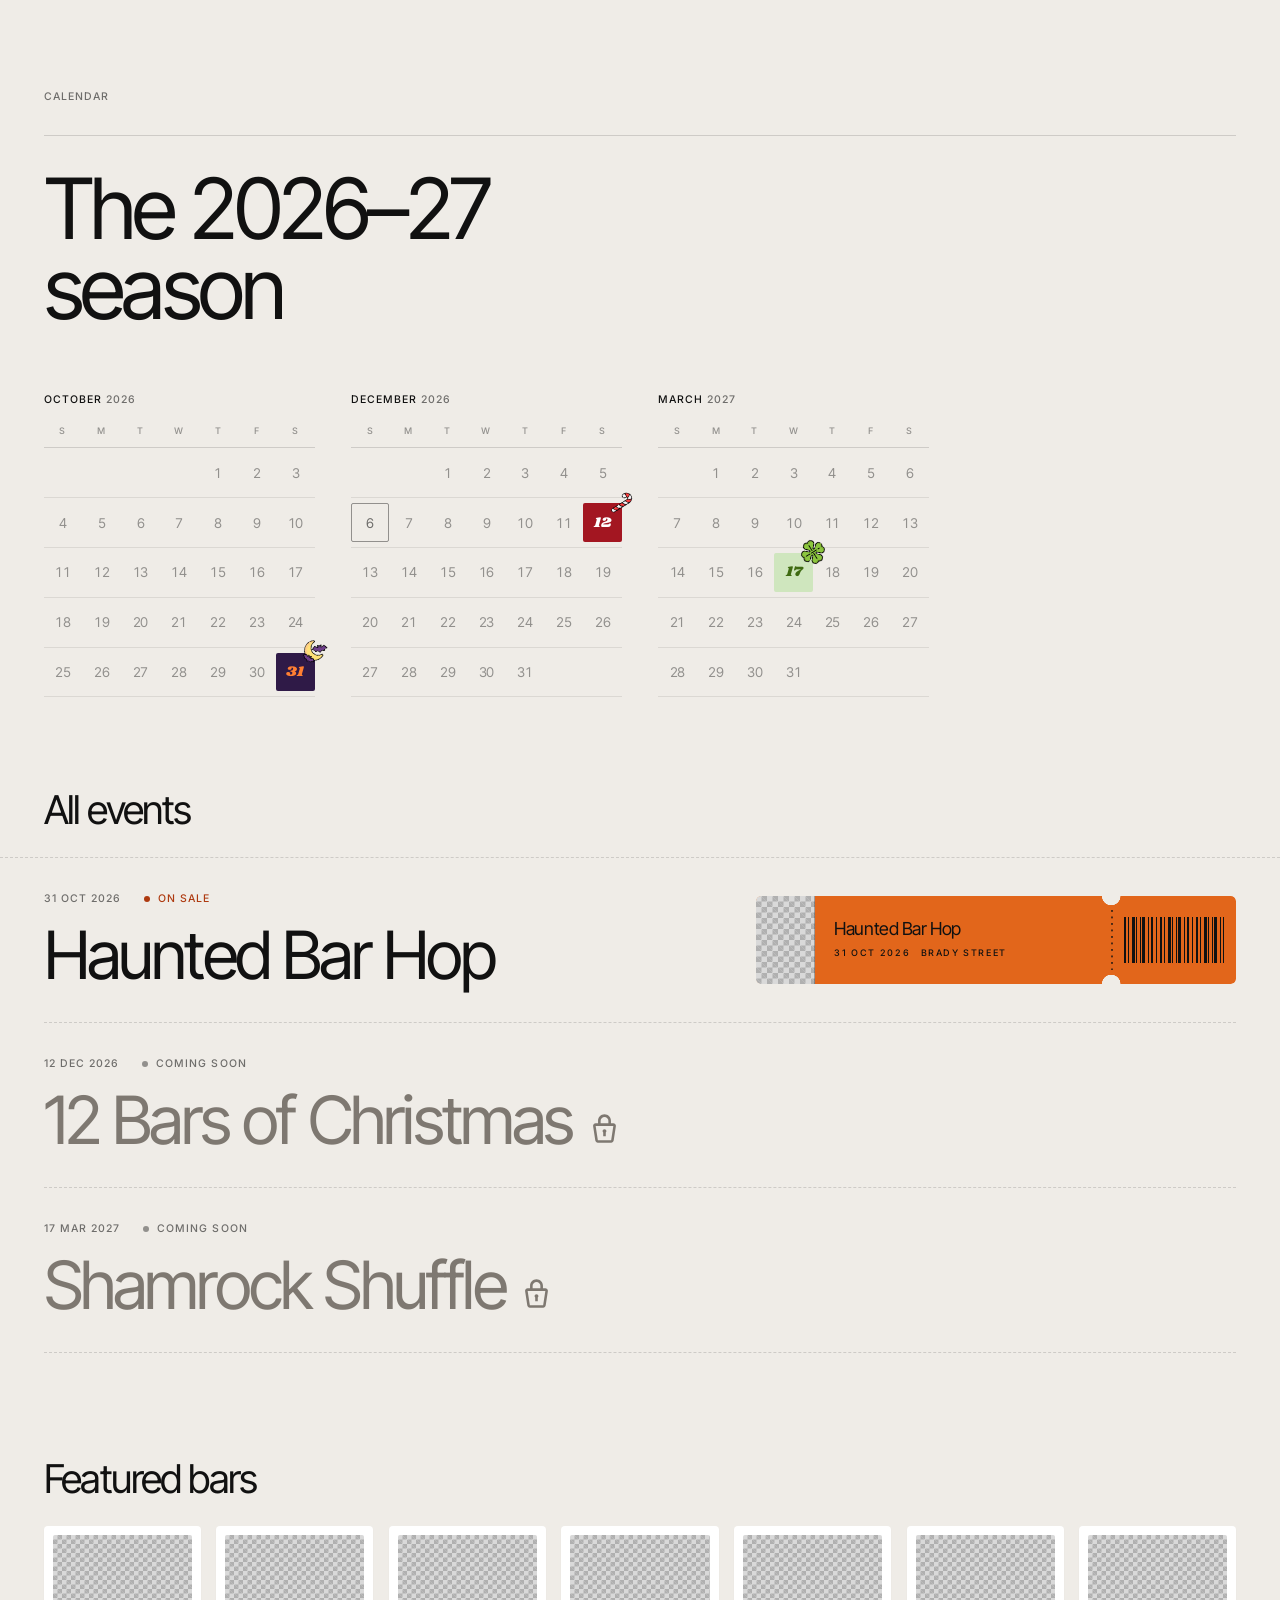
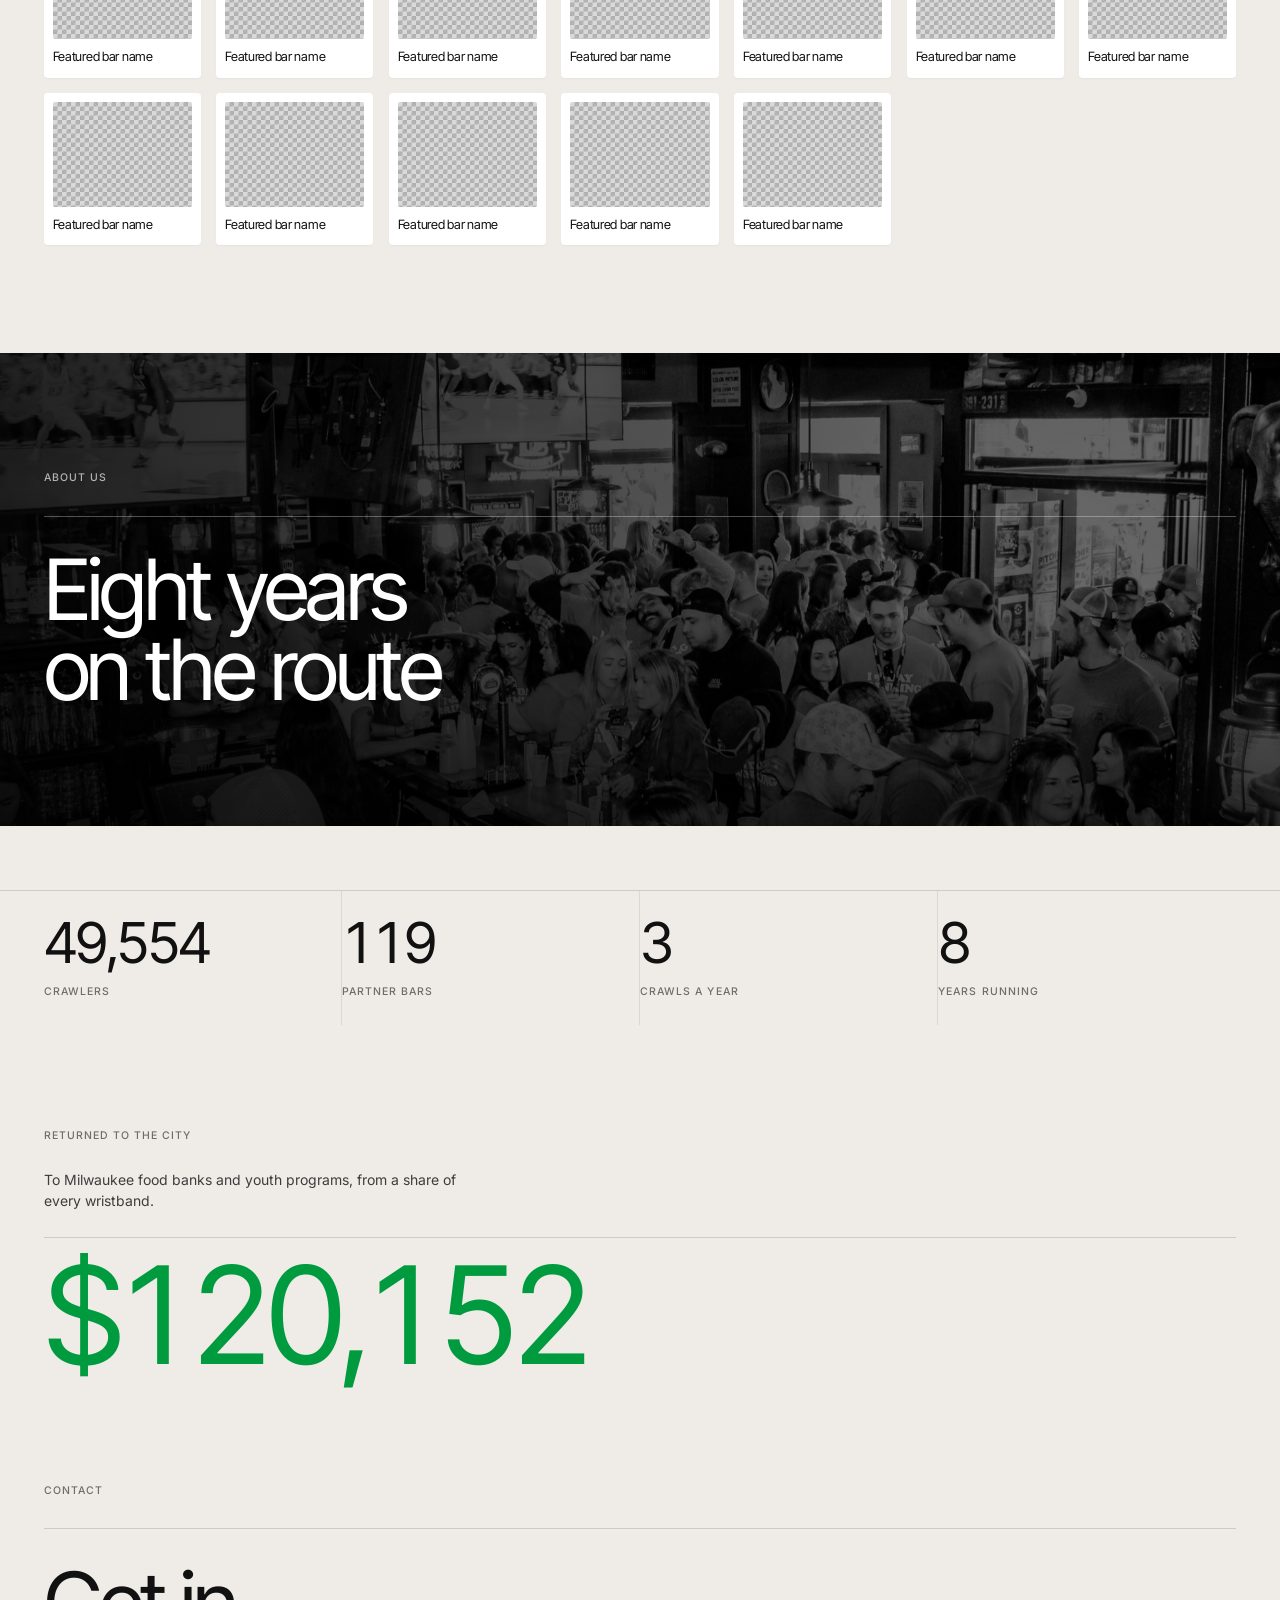
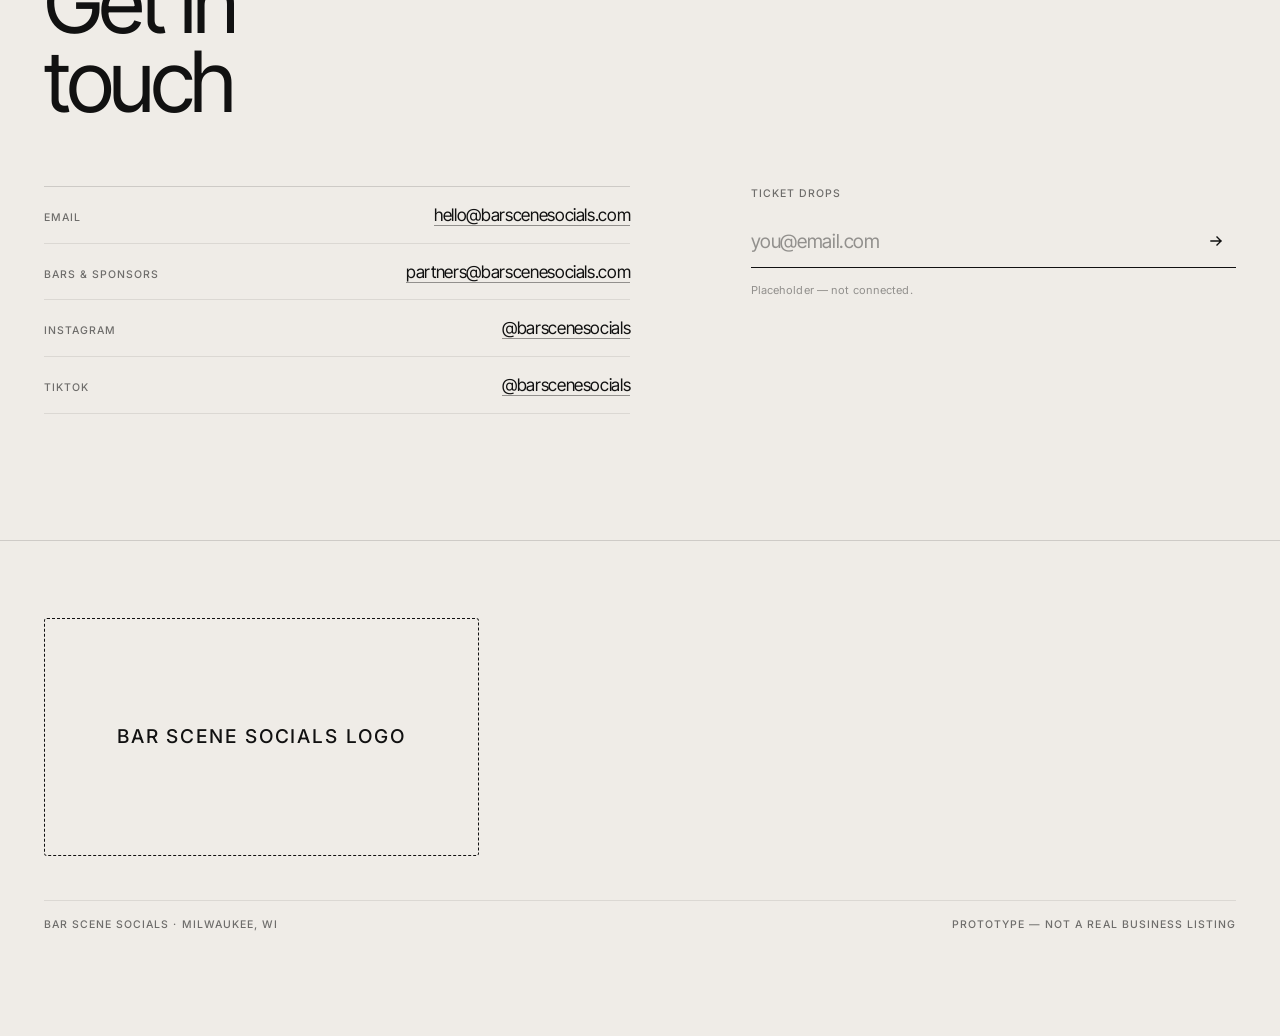
==== commit c8d5fdc3: "Add a Featured bars grid; stack the dock on phones Sections are now Upcoming / Calendar / Bars / Abo" ====
--- a/index.html
+++ b/index.html
@@ -90,7 +90,8 @@
     <span class="dock__ind" aria-hidden="true"></span>
     <a href="#next" data-nav data-flip>Upcoming</a>
     <a href="#calendar" data-nav data-flip>Calendar</a>
-    <a href="#history" data-nav data-flip>History</a>
+    <a href="#bars" data-nav data-flip>Bars</a>
+    <a href="#about" data-nav data-flip>About us</a>
     <a href="#contact" data-nav data-flip>Contact</a>
   </div>
   <a class="dock__cta" href="#tickets" data-flip="barcode">Get tickets</a>
@@ -170,7 +171,7 @@
     </figure>
 
     <div class="next__side">
-      <p class="label">Doors in</p>
+      <p class="label">Starts in</p>
       <div class="clock" data-countdown="2026-10-31T15:00:00">
         <div><b class="cd__d">00</b><span>Days</span></div>
         <div><b class="cd__h">00</b><span>Hrs</span></div>
@@ -264,7 +265,7 @@
        whole section of its own above, and these rows stay deliberately
        inert rather than pretending to be links. The state chip is the only
        thing that separates them. -->
-  <h3 class="subhead cal__over">All events</h3>
+  <h3 class="subhead subhead--over">All events</h3>
   <!-- Each row carries its event's ground and its weather, revealed on
        hover. The three effects deliberately use three different motion
        languages — a FLASH, a FALL and a SWEEP — so the set reads as three
@@ -357,8 +358,112 @@
   </ol>
 </section>
 
-<!-- ══════════════════════════ RECORD ══════════════════════════ -->
-<section class="sec" id="history" data-label="History">
+<!-- ══════════════════════════ BARS ══════════════════════════
+     The route, as a wall of venues. Every card is a placeholder: the
+     photograph is the same checker the poster slots use, and the name is
+     literal placeholder copy. Written out flat rather than generated,
+     because this is the one block on the page whose content is a real
+     list somebody will sit down and type — a dozen names is an hour in
+     this file and nothing to learn first.
+
+     No count in the headline, deliberately: the grid is auto-filled, so
+     bars can be added or cut by adding or deleting an <li> and nothing
+     else on the page has to agree with the new number.                 -->
+<section class="sec" id="bars" data-label="Bars">
+  <!-- Set as a subhead on the page margin, the same treatment as the
+       calendar's "All events" — not the kicker-rule-and-display-title a
+       section head normally gets. This block is a wall of like things
+       under a name, which is exactly what that heading introduces too. -->
+  <h2 class="subhead subhead--over">Featured bars</h2>
+
+  <!-- Inert on purpose, like the two announcement rows in the calendar.
+       These do not go anywhere yet, and a card that looks clickable and
+       is not is worse than one that never offered.
+
+       The <li> and the .bar__card inside it are TWO elements on purpose.
+       The reveal animates the <li>'s transform and finishes on
+       `transform:none`; the tilt animates a transform too. One element
+       could only have one of them, and the reveal's rule is the more
+       specific of the two, so it silently won and the tilt did nothing.
+       Do not flatten these back into one element. -->
+  <ul class="bars">
+      <li class="bar">
+        <span class="bar__card">
+          <span class="bar__shot" aria-hidden="true"></span>
+          <span class="bar__name">Featured bar name</span>
+        </span>
+      </li>
+      <li class="bar">
+        <span class="bar__card">
+          <span class="bar__shot" aria-hidden="true"></span>
+          <span class="bar__name">Featured bar name</span>
+        </span>
+      </li>
+      <li class="bar">
+        <span class="bar__card">
+          <span class="bar__shot" aria-hidden="true"></span>
+          <span class="bar__name">Featured bar name</span>
+        </span>
+      </li>
+      <li class="bar">
+        <span class="bar__card">
+          <span class="bar__shot" aria-hidden="true"></span>
+          <span class="bar__name">Featured bar name</span>
+        </span>
+      </li>
+      <li class="bar">
+        <span class="bar__card">
+          <span class="bar__shot" aria-hidden="true"></span>
+          <span class="bar__name">Featured bar name</span>
+        </span>
+      </li>
+      <li class="bar">
+        <span class="bar__card">
+          <span class="bar__shot" aria-hidden="true"></span>
+          <span class="bar__name">Featured bar name</span>
+        </span>
+      </li>
+      <li class="bar">
+        <span class="bar__card">
+          <span class="bar__shot" aria-hidden="true"></span>
+          <span class="bar__name">Featured bar name</span>
+        </span>
+      </li>
+      <li class="bar">
+        <span class="bar__card">
+          <span class="bar__shot" aria-hidden="true"></span>
+          <span class="bar__name">Featured bar name</span>
+        </span>
+      </li>
+      <li class="bar">
+        <span class="bar__card">
+          <span class="bar__shot" aria-hidden="true"></span>
+          <span class="bar__name">Featured bar name</span>
+        </span>
+      </li>
+      <li class="bar">
+        <span class="bar__card">
+          <span class="bar__shot" aria-hidden="true"></span>
+          <span class="bar__name">Featured bar name</span>
+        </span>
+      </li>
+      <li class="bar">
+        <span class="bar__card">
+          <span class="bar__shot" aria-hidden="true"></span>
+          <span class="bar__name">Featured bar name</span>
+        </span>
+      </li>
+      <li class="bar">
+        <span class="bar__card">
+          <span class="bar__shot" aria-hidden="true"></span>
+          <span class="bar__name">Featured bar name</span>
+        </span>
+      </li>
+  </ul>
+</section>
+
+<!-- ══════════════════════════ ABOUT US ══════════════════════════ -->
+<section class="sec" id="about" data-label="About us">
   <!-- The crowd photograph, which used to open the page, now belongs to
        the section it actually evidences: eight years of these nights. It
        runs full-bleed with the section's own head laid over it, white on
@@ -366,7 +471,7 @@
   <div class="record">
     <div class="record__media" aria-hidden="true"></div>
     <header class="sec__head grid record__head">
-      <p class="label sec__kicker">History</p>
+      <p class="label sec__kicker">About us</p>
       <span class="sec__rule" aria-hidden="true"></span>
       <h2 class="sec__title">Eight years<br />on the route</h2>
     </header>
--- a/css/styles.css
+++ b/css/styles.css
@@ -498,12 +498,17 @@
 }
 
 /* The checker is TWO 45° gradients offset by half a tile — the standard
-   transparency grid. --chk is the tile, set per placement, so the same
-   rule serves a 24×36 sheet and a 72px ticket rail without the pattern
-   scaling with the box. */
-.plate{
+   transparency grid. --chk is the tile, set per placement, so one recipe
+   serves a 24×36 sheet, a 72px ticket rail and a bar card without the
+   pattern scaling with the box.
+
+   Written once here for all three. It was inlined twice before the bar
+   grid existed, which was tolerable; a third copy is where a repeated
+   recipe becomes a thing that drifts. */
+.plate,
+.ticket__rail,
+.bar__shot{
   --chk:34px;
-  position:absolute; inset:0;
   background-color:#D9D9D9;
   background-image:
     linear-gradient(45deg, #B0B0B0 25%, transparent 25%, transparent 75%, #B0B0B0 75%),
@@ -511,6 +516,7 @@
   background-size:var(--chk) var(--chk);
   background-position:0 0, calc(var(--chk) / 2) calc(var(--chk) / 2);
 }
+.plate{ position:absolute; inset:0; }
 
 /* ═══════════════ TOP BAR ═══════════════ */
 .top{
@@ -1260,14 +1266,9 @@
   flex:0 0 calc(var(--tk-h) * 2 / 3);
   align-self:stretch;
   /* Same placeholder as the poster it is a miniature of, at a tile small
-     enough to still read as a checker in 72px. */
+     enough to still read as a checker in 72px. The recipe is shared —
+     only the tile size is this element's own. */
   --chk:11px;
-  background-color:#D9D9D9;
-  background-image:
-    linear-gradient(45deg, #B0B0B0 25%, transparent 25%, transparent 75%, #B0B0B0 75%),
-    linear-gradient(45deg, #B0B0B0 25%, transparent 25%, transparent 75%, #B0B0B0 75%);
-  background-size:var(--chk) var(--chk);
-  background-position:0 0, calc(var(--chk) / 2) calc(var(--chk) / 2);
   border-right:1px solid color-mix(in srgb, currentColor 30%, transparent);
 }
 
@@ -1471,7 +1472,11 @@
 
 /* The event list under the grid heads itself, on the same spacing the
    ticket heading uses above its ticket — heading, a short gap, the thing. */
-.cal__over{ padding-inline:var(--m); margin-bottom:clamp(18px,2.1vw,28px); }
+/* A subhead sitting on the page margin with the air a section head would
+   have given it. Two blocks use it — the calendar's "All events" and the
+   bars grid — so it is named for what it does rather than for the first
+   place it appeared. */
+.subhead--over{ padding-inline:var(--m); margin-bottom:clamp(18px,2.1vw,28px); }
 
 .cal{
   list-style:none; margin:0; padding:0 var(--m);
@@ -1483,8 +1488,31 @@
   display:block;
   padding:clamp(22px,2.6vw,34px) 0;
   border-bottom:1px solid var(--rule);
-  transition:padding-left .5s var(--ease);
-}
+}
+/* The hover indent moves the row's CONTENT, not the row, and it moves it
+   with a transform rather than by animating padding-left.
+
+   This was the padlocks' shimmer. Animating padding relaid out the row on
+   every frame for half a second, and because the content is not on a
+   compositor layer of its own, each of those frames also repainted it —
+   over three snow layers or a prism sweep that are themselves animating
+   underneath. Glyphs survive that; a mask-drawn icon at a fractional size
+   does not, because every repaint resamples it at a different subpixel
+   phase. The padlock was the only thing on the row drawn that way, which
+   is why it was the only thing that appeared to vibrate.
+
+   A transform is composited: the content rasterises once and is then just
+   moved, so the icon is never resampled and the weather beneath it
+   composites independently. It also brings these rows in line with the
+   rule stated a few lines above — nothing here touches layout.
+
+   The transform is on the CONTENT rather than the <li> because the row
+   carries the full-bleed weather, which is pulled out to the viewport
+   edge by negative offsets; translating the row would drag that with it
+   and open a gap at the trim. */
+.cal__eyebrow,
+.cal__name,
+.cal__lede{ transition:transform .5s var(--ease); }
 
 .cal__eyebrow{
   display:flex; align-items:center; flex-wrap:wrap;
@@ -1573,7 +1601,20 @@
    the right thing to fall back to: the weather is a flourish, not
    information. */
 @media (hover: hover) and (pointer: fine){
-  .cal li:hover{ padding-left:clamp(10px,1.4vw,22px); }
+  /* Direct children only. On the Haunted row the eyebrow and the name are
+     wrapped in .cal__lede, which takes the shift for both — and the
+     ticket beside it deliberately does NOT move: it is pinned to the far
+     trim by an auto margin, and shifting it right would push it past the
+     edge. The other two rows have no wrapper and are matched directly. */
+  .cal li:hover > .cal__eyebrow,
+  .cal li:hover > .cal__name,
+  .cal li:hover > .cal__lede{
+    transform:translateX(clamp(10px,1.4vw,22px));
+    /* Held for the whole hover, not just the slide: the weather underneath
+       keeps animating after the content has arrived, and the layer is
+       what stops those frames repainting the padlock. */
+    will-change:transform;
+  }
   .cal li:hover .cal__fx{ opacity:1; }
   .cal li:hover .cal__fx > *{ will-change:transform, opacity; }
 
@@ -1609,7 +1650,14 @@
    whatever colour the row is currently wearing. */
 .cal__lock{
   display:inline-block;
+  /* Snapped to whole pixels. .46em of a fluid headline lands on fractions
+     — 24.42px at this viewport — and a mask drawn into a fractional box is
+     resampled rather than blitted. round() keeps the em derivation, so the
+     padlock still tracks the headline from 30px to 88px with no second
+     number to maintain; the unrounded pair above it is the fallback where
+     round() is not understood. */
   width:.46em; height:.46em;
+  width:round(.46em, 1px); height:round(.46em, 1px);
   margin-left:.24em;
   /* Bottom edge on the baseline — the icon sits on the line the letters
      stand on rather than floating against their centres. */
@@ -1621,7 +1669,11 @@
   color:var(--mute);
   -webkit-mask:url(../assets/lock.svg) center/contain no-repeat;
           mask:url(../assets/lock.svg) center/contain no-repeat;
-  transition:color .65s var(--ease);
+  /* The same .16s as .cal__name. These are one statement — the padlock and
+     the word it belongs to — and at .65s the icon was still changing
+     colour four times longer than the word, which read as the icon
+     lagging rather than as the pair arriving together. */
+  transition:color .16s var(--ease);
 }
 
 /* ══════════════ THE THREE EVENT PALETTES ══════════════
@@ -2025,6 +2077,98 @@
 }
 @media (hover: hover) and (pointer: fine){
   .sub__field button:hover svg{ transform:translateX(4px); }
+}
+
+/* ═══════════════ BARS ═══════════════
+   The one place on the site that uses CARDS, which is a deliberate break
+   from the rule everywhere else — hairlines organise, boxes do not. It is
+   made for this block only, and the reason is that this is the only
+   content on the page that is a SET of like things with no order and no
+   hierarchy. The rule-label-value pattern is for facts that differ; two
+   dozen venues that differ in nothing but name need a repeating unit, and
+   a card is what a repeating unit looks like. If a second block ever
+   wants cards, that is the moment to re-argue this.
+
+   White rather than paper, so the cards lift off the ground by a shade
+   without a border doing it — the lightest possible separation, which is
+   as much as this section needs.                                       */
+.bars{
+  display:grid;
+  /* Auto-fill from a minimum, so the column count is decided by the real
+     width rather than by breakpoints — 2 up on a phone, 6 on a desktop,
+     and every step between without a media query. min() stops the track
+     from exceeding the container on very narrow screens, which would
+     otherwise overflow rather than drop to one column. */
+  /* 150 rather than a rounder 172: the number is chosen so a 375px phone
+     still solves to TWO columns. At 172 it fell to one, and one column of
+     twenty-four cards is not a grid, it is a very long list. */
+  grid-template-columns:repeat(auto-fill, minmax(min(100%, 150px), 1fr));
+  gap:clamp(10px,1.2vw,18px);
+  padding-inline:var(--m);
+  /* No top margin of its own — the subhead above carries the gap, exactly
+     as .cal does under "All events". Two sources of the same space is how
+     two blocks that should match drift apart. */
+  margin:0;
+  list-style:none;
+}
+/* The grid CELL. It owns the reveal — initReveals tags these, and the
+   reveal both starts and ends on `transform`. That is the whole reason the
+   card below is a separate element: the reveal's finished state is
+   `transform:none` at a higher specificity than any rule the tilt could
+   write here, so the two cannot share an element. The tilt lost that
+   fight silently, which is the worst way to lose one.
+
+   Perspective lives here rather than on .bars because perspective only
+   applies to an element's DIRECT children, and the transformed element is
+   now a level deeper. Per-card rather than per-grid means each card turns
+   about its own centre instead of sharing one vanishing point off in the
+   middle of the section — at this size that reads as twelve objects on a
+   table, which is what they are. */
+.bar{
+  perspective:800px;
+}
+.bar__card{
+  --rx:0deg; --ry:0deg;
+  display:block;
+  padding:9px 9px 13px;
+  background:#FFFFFF;
+  border-radius:4px;
+  transform:rotateX(var(--rx)) rotateY(var(--ry));
+  /* The RETURN. Slow and eased, so a card settles back rather than
+     snapping flat the moment the pointer leaves. Hover overrides this
+     with something much faster — see below. */
+  transition:transform .55s var(--ease), box-shadow .4s var(--ease);
+  box-shadow:0 1px 2px rgba(17,17,17,.04);
+}
+.bar__shot{
+  display:block;
+  aspect-ratio:4/3;
+  border-radius:2px;
+  /* Small tile. At the poster's 34px a card this size would hold about
+     four squares and read as a graphic; at 9px it reads as the texture
+     that means "no image yet" and stays quiet across two dozen of them. */
+  --chk:9px;
+}
+.bar__name{
+  display:block;
+  margin-top:11px;
+  font-family:var(--f-display);
+  font-size:clamp(12.5px,1vw,15px);
+  line-height:1.15; letter-spacing:-.022em;
+  color:var(--ink);
+}
+@media (hover: hover) and (pointer: fine){
+  .bar__card:hover{
+    /* Nearly instant and linear while the pointer is on the card: the
+       tilt is TRACKING a position, not animating to one, and any easing
+       here reads as the card lagging the cursor. */
+    transition:transform .1s linear, box-shadow .4s var(--ease);
+    /* Light. The tilt is what says the card is lifted; the shadow only has
+       to keep it from floating with nothing underneath it, and at .34 it
+       was doing the announcing instead. */
+    box-shadow:0 16px 28px -20px rgba(17,17,17,.18);
+    will-change:transform;
+  }
 }
 
 /* ═══════════════ RECORD PLATE ═══════════════
@@ -2124,10 +2268,91 @@
 
 @media (max-width:620px){
   .dock{ left:var(--m); right:var(--m); transform:none; justify-content:space-between; padding:5px; gap:2px; }
+  /* Five sections plus a CTA stopped fitting a phone's width when Bars was
+     added. The flex line's own answer to that was to crush the CTA — at
+     375px it solved to 28px, which is a button with no word left in it —
+     so the CTA is pinned at its intrinsic size and the LINKS give way
+     instead, by scrolling.
+
+     Scrolling rather than shrinking, and rather than dropping one: a label
+     squeezed to an ellipsis has stopped being a label, and a hidden link
+     hides a whole section of the site. The sliding indicator is absolutely
+     positioned inside this box and JS measures it with offsetLeft, which
+     is in the same coordinate space — so it travels with the content
+     instead of detaching from it. min-width:0 is what lets a flex item
+     become smaller than its contents and actually scroll. */
+  .dock__group{
+    min-width:0;
+    overflow-x:auto;
+    overscroll-behavior-x:contain;
+    scrollbar-width:none;
+    -ms-overflow-style:none;
+    /* The last link is always partly past the edge at this width, so the
+       edge is faded rather than cut. A hard crop reads as a clipping bug;
+       a label fading out reads as "there is more this way", which is the
+       true statement. Both ends are treated, so the fade follows whichever
+       side still has content once you have scrolled. */
+    mask-image:linear-gradient(to right, transparent 0, #000 14px,
+                               #000 calc(100% - 20px), transparent 100%);
+    -webkit-mask-image:linear-gradient(to right, transparent 0, #000 14px,
+                               #000 calc(100% - 20px), transparent 100%);
+  }
+  .dock__group::-webkit-scrollbar{ display:none; }
   .dock__group a{ padding:6px 8px; font-size:11px; }
-  .dock__cta{ padding:6px 13px; font-size:11px; }
+  .dock__cta{ flex:none; padding:6px 13px; font-size:11px; }
   .clock b{ font-size:23px; }
   .foot{ padding-bottom:calc(clamp(14px,2vw,26px) + 74px); }
+}
+
+/* ── Phone: the dock stacks ────────────────────────────────────────
+   Measured, not guessed. Five sections plus the CTA need about 380px of
+   run; below roughly 440 the capsule cannot hold them, and the shortfall
+   is 54px at 375 and 109px at 320 — two whole labels at the small end.
+   Tightening cannot close that: dropping the padding and a half-point of
+   type recovers about 60px at best.
+
+   So below 440 the dock stops being one line. The links take a full-width
+   row and spread across it; the CTA takes the row beneath, full width,
+   which is where a primary action on a phone wants to be anyway. Nothing
+   scrolls, nothing is clipped, and every section is one tap away.
+
+   Must stay AFTER the 620 block: both are max-width queries of equal
+   specificity, so the later one wins, and this one exists to undo that
+   one's scroll-and-fade. */
+@media (max-width:440px){
+  .dock{
+    flex-wrap:wrap;
+    justify-content:center;
+    gap:5px;
+    padding:6px;
+    /* A pill is a shape for one line of text. Two rows in a 999px radius
+       reads as a lozenge, so the corners come in to a radius that belongs
+       to a box. */
+    border-radius:20px;
+  }
+  .dock__group{
+    order:1;
+    width:100%;
+    justify-content:space-between;
+    /* Everything fits on its own row now, so the overflow machinery from
+       the 620 block is switched back off — a fade over a nav that is not
+       scrolling is just a dimmed first and last item. */
+    overflow-x:visible;
+    mask-image:none;
+    -webkit-mask-image:none;
+  }
+  .dock__group a{ padding:6px 5px; font-size:10.5px; }
+  .dock__cta{
+    order:2;
+    width:100%;
+    padding:10px 13px;
+    text-align:center;
+    border-radius:999px;
+  }
+  /* The dock is about 78px tall stacked, against ~34 in one line. The
+     footer has to clear the taller object or the last line of small print
+     sits underneath it. */
+  .foot{ padding-bottom:calc(clamp(14px,2vw,26px) + 104px); }
 }
 
 @media (prefers-reduced-motion:reduce){
